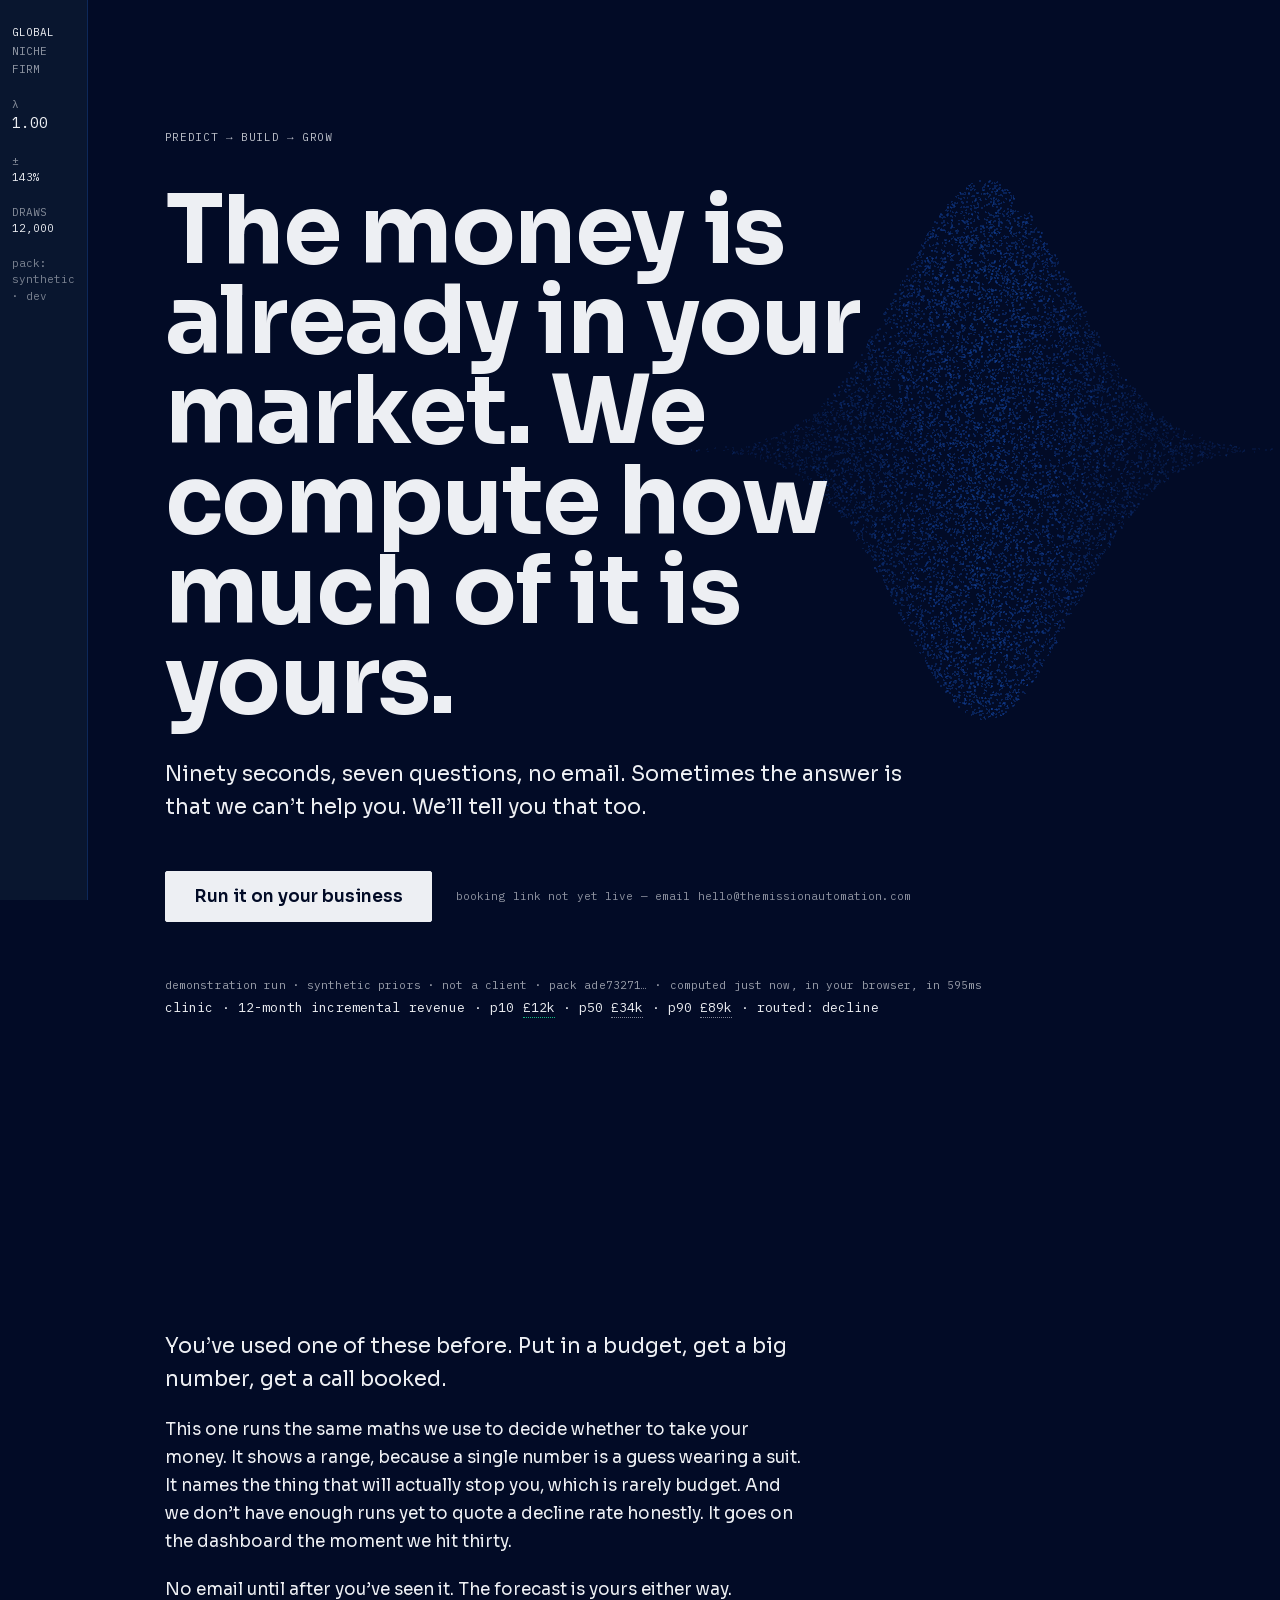
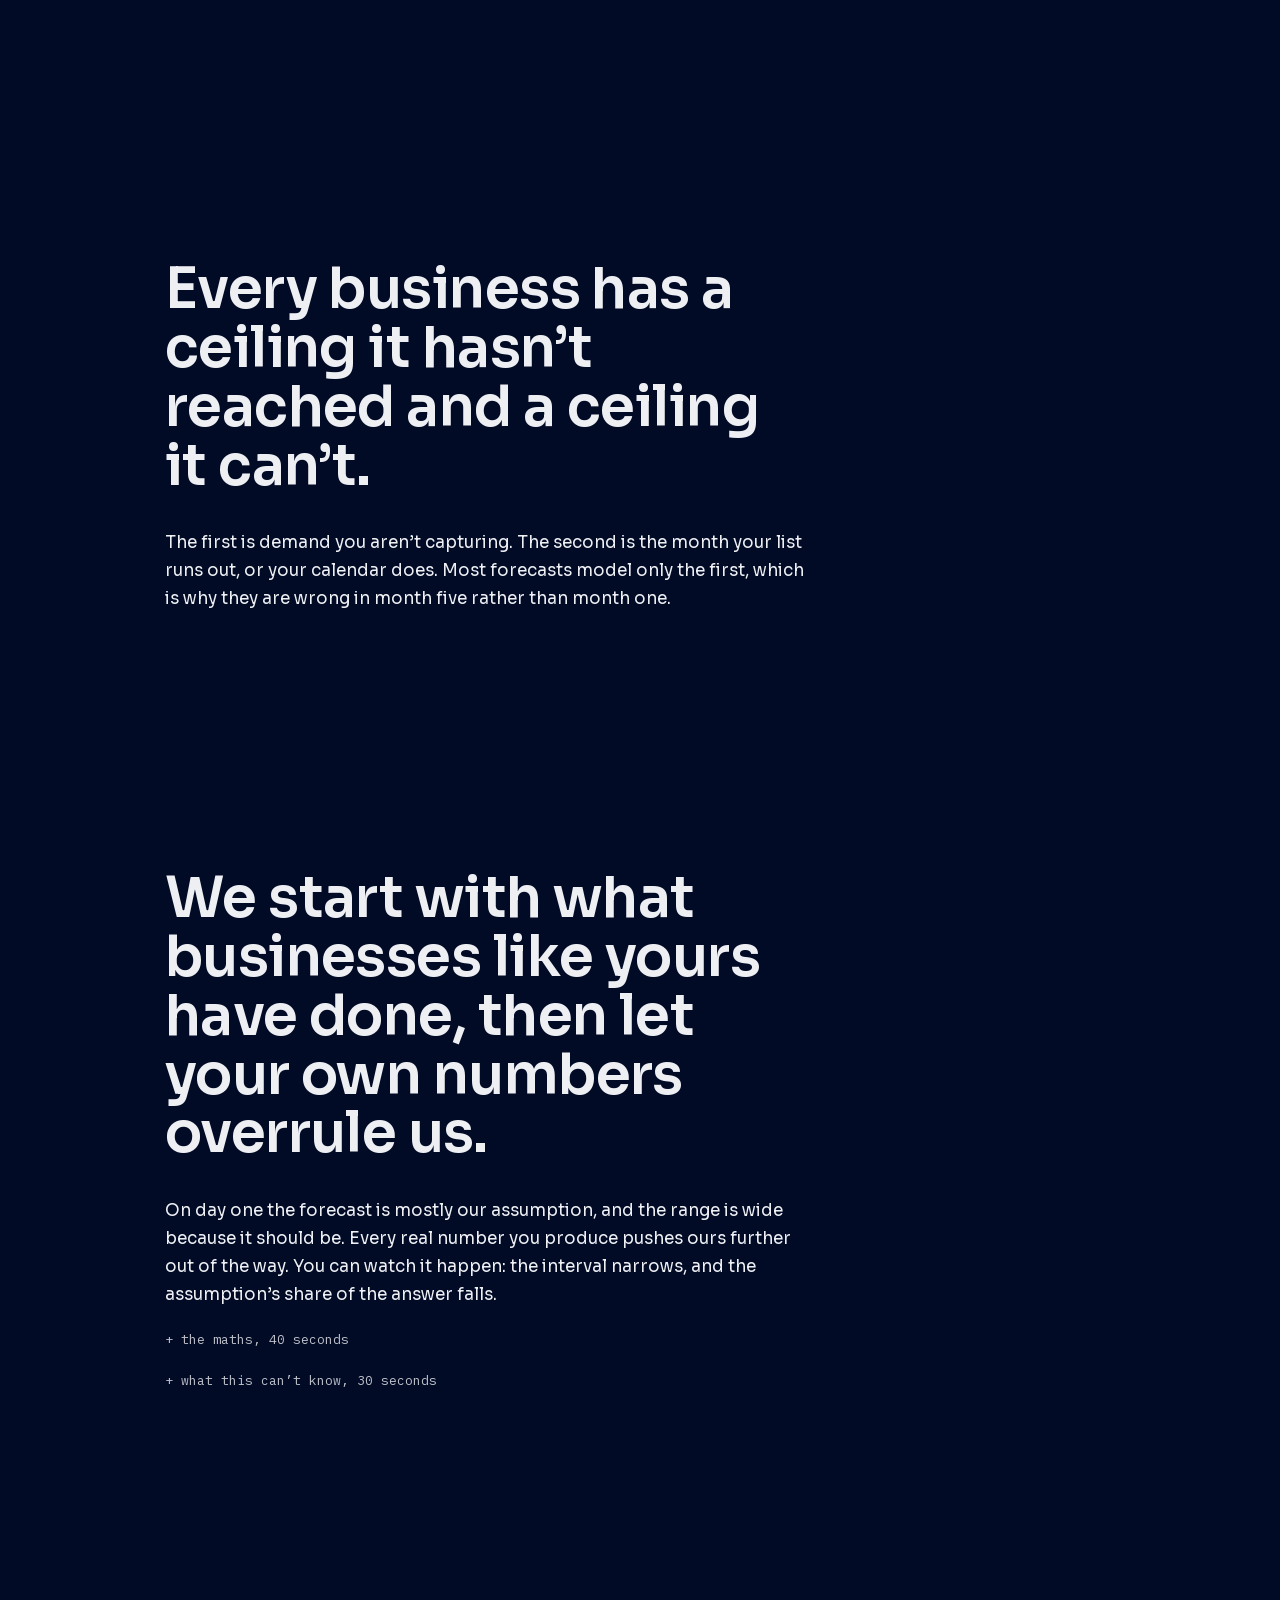
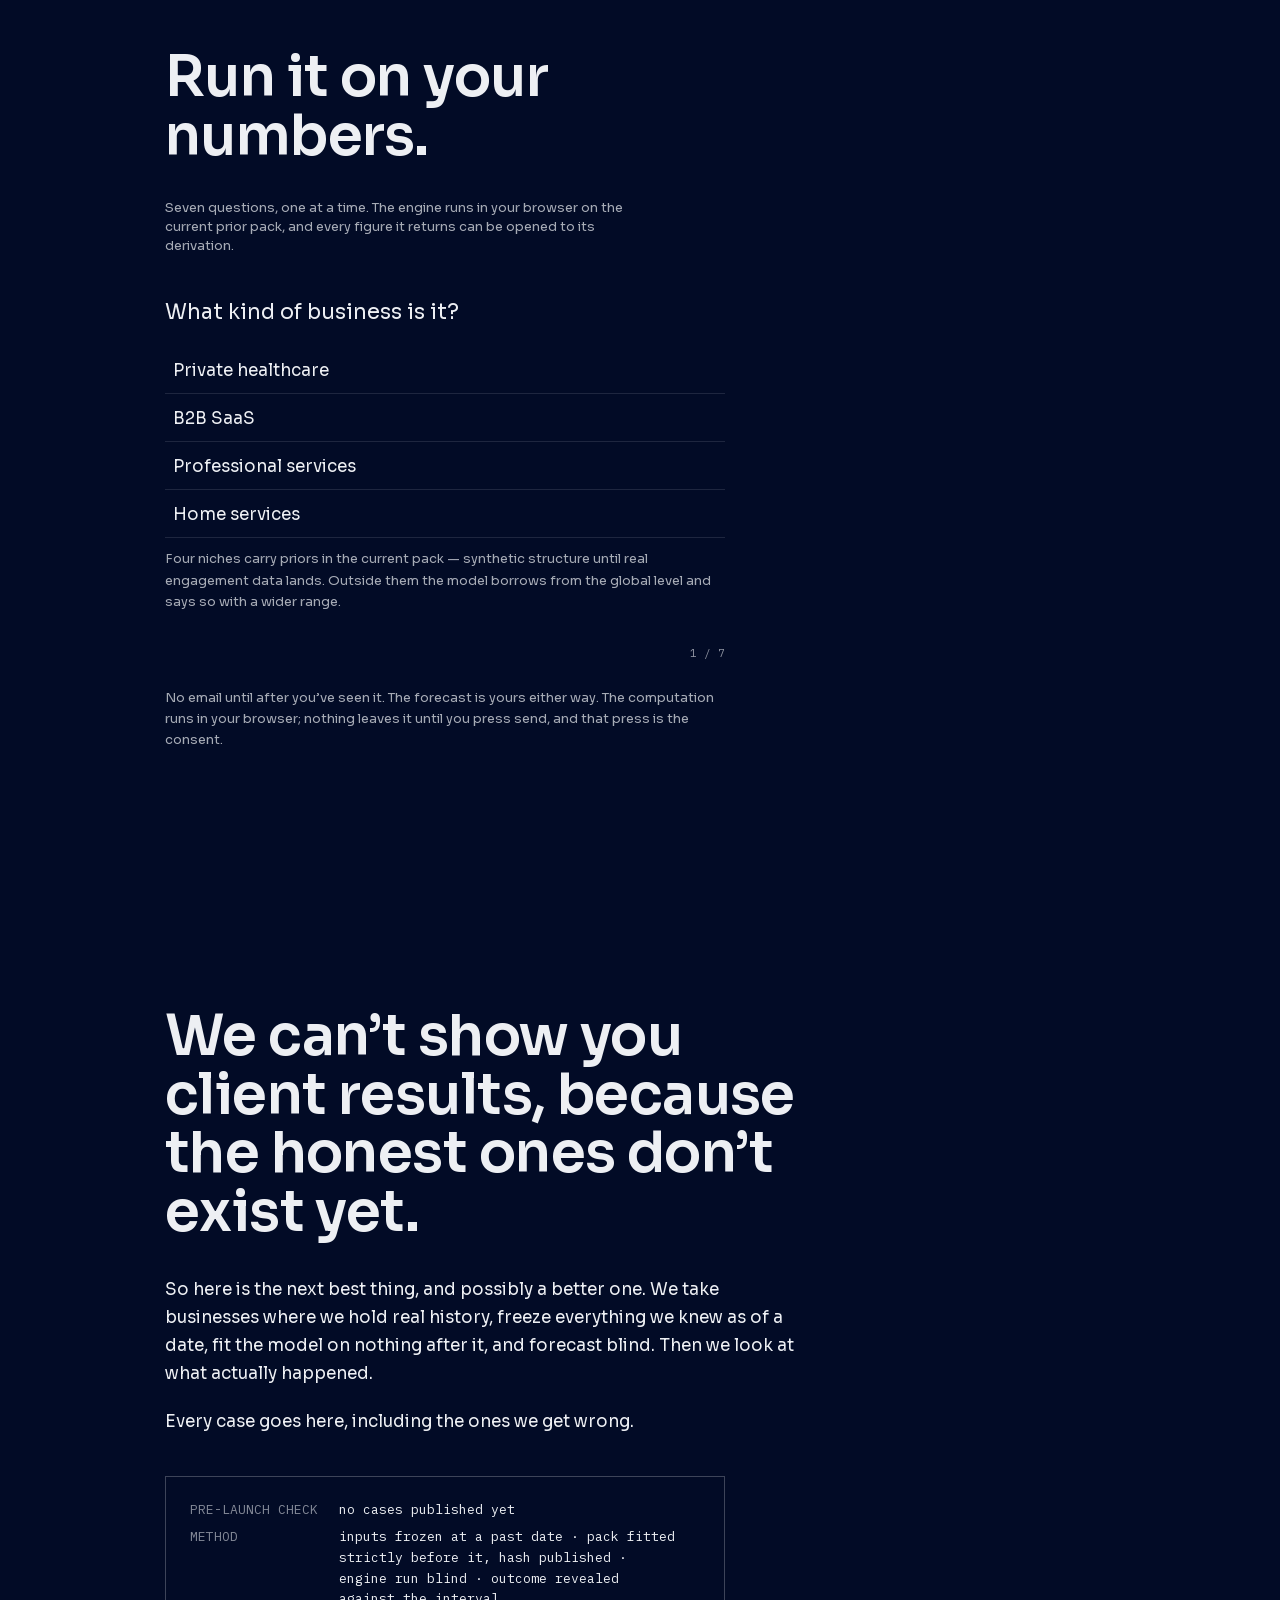
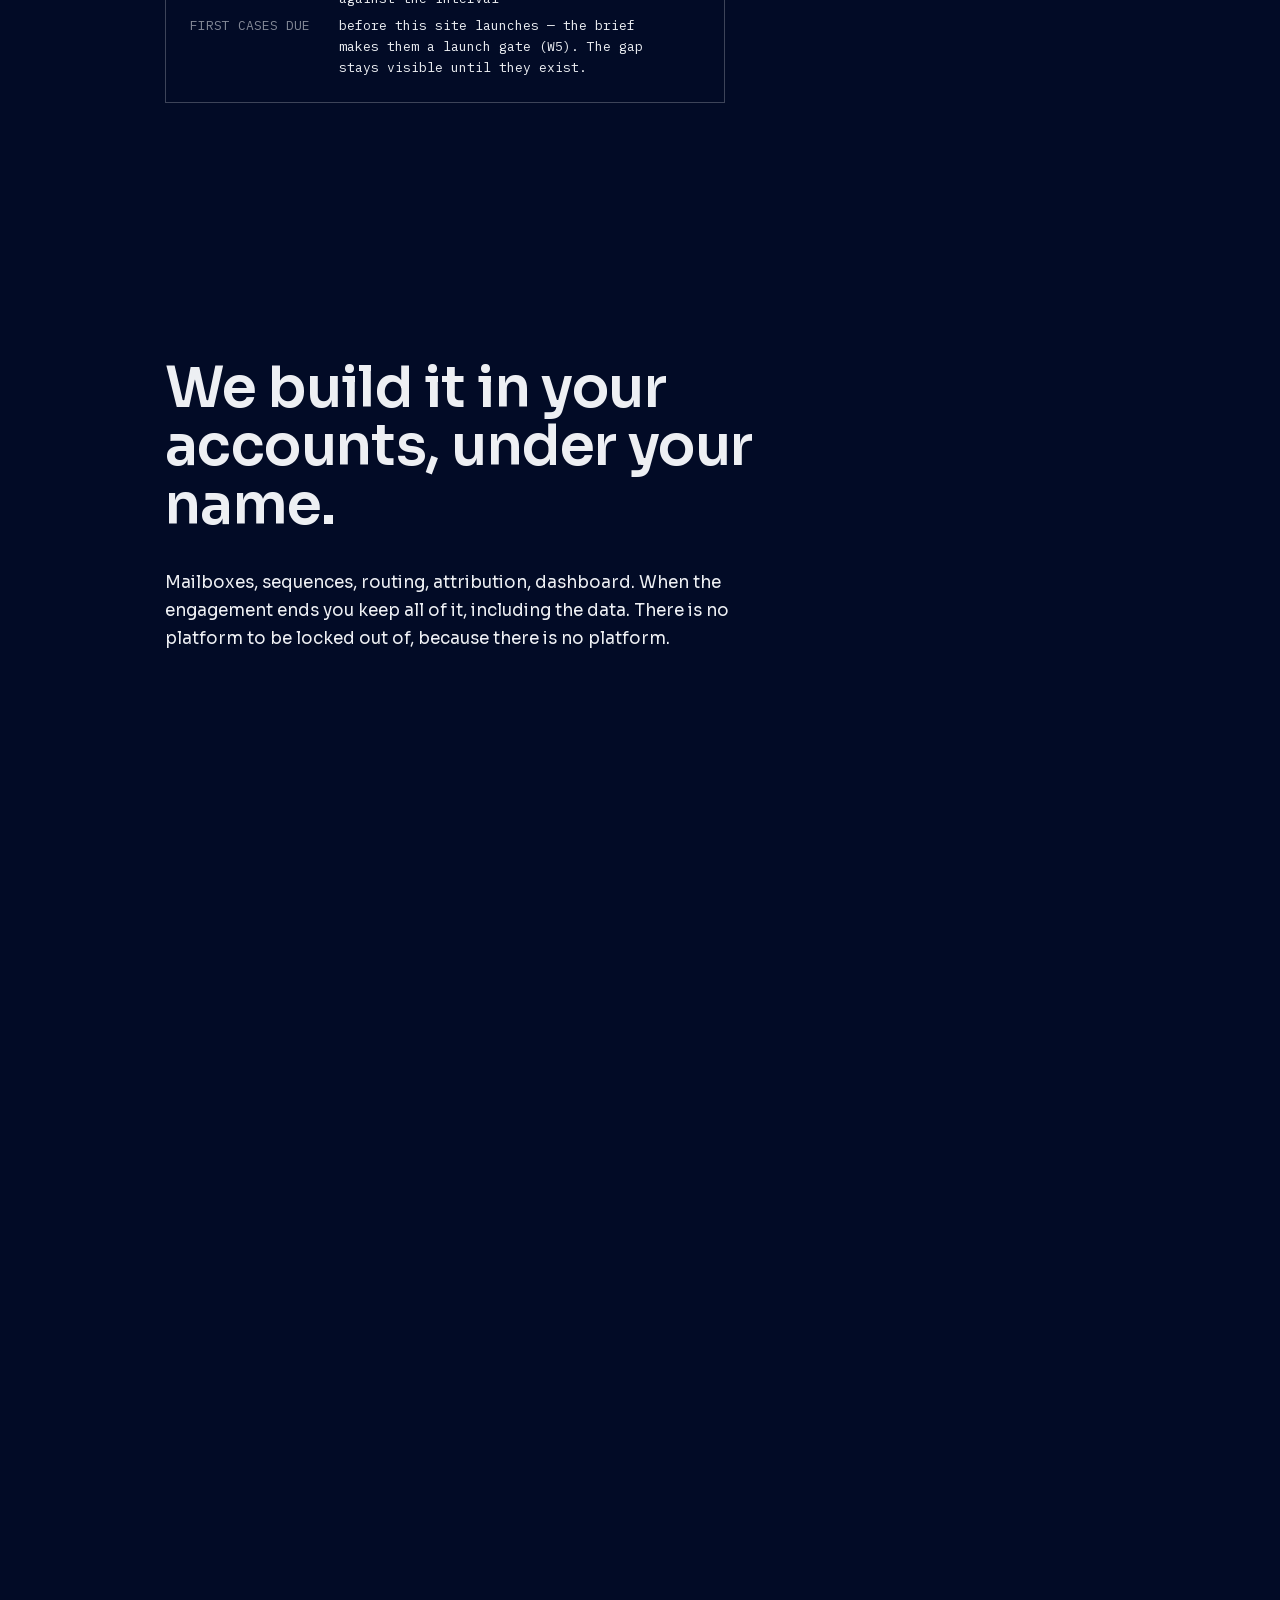
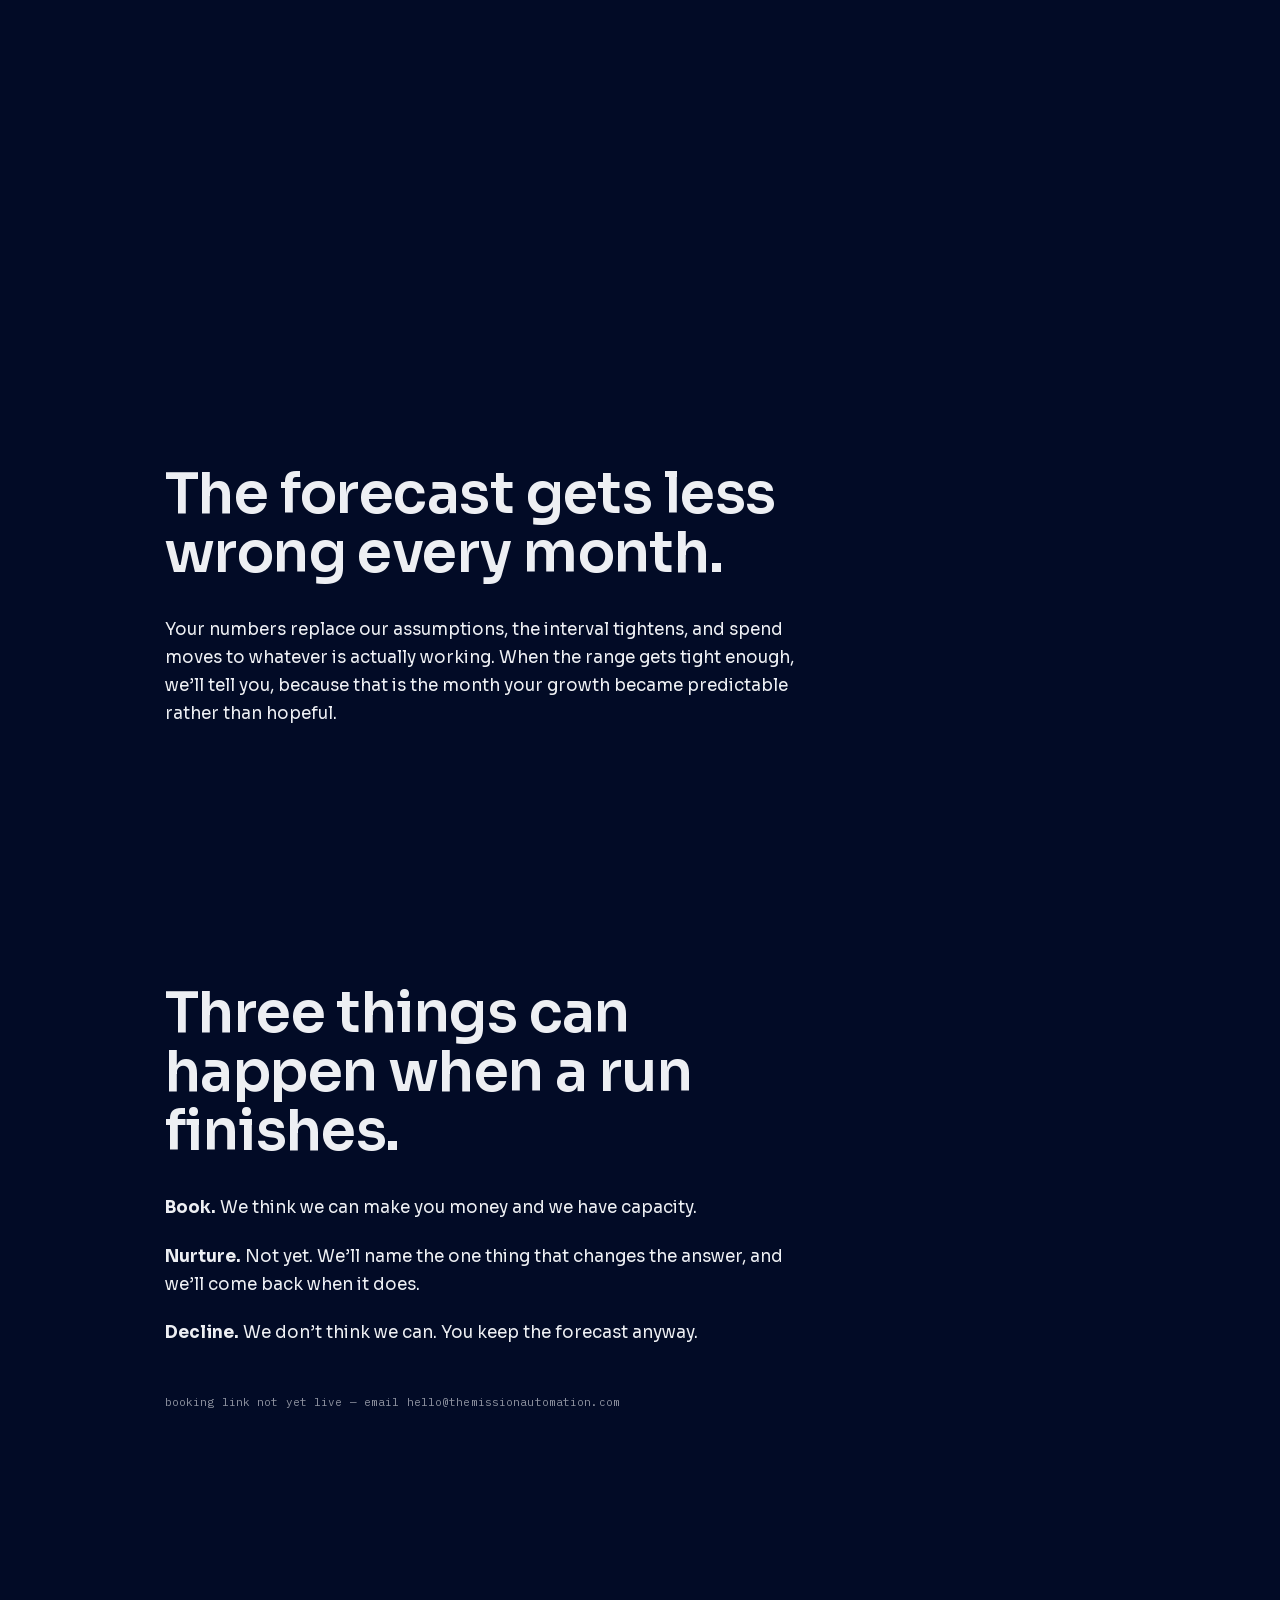
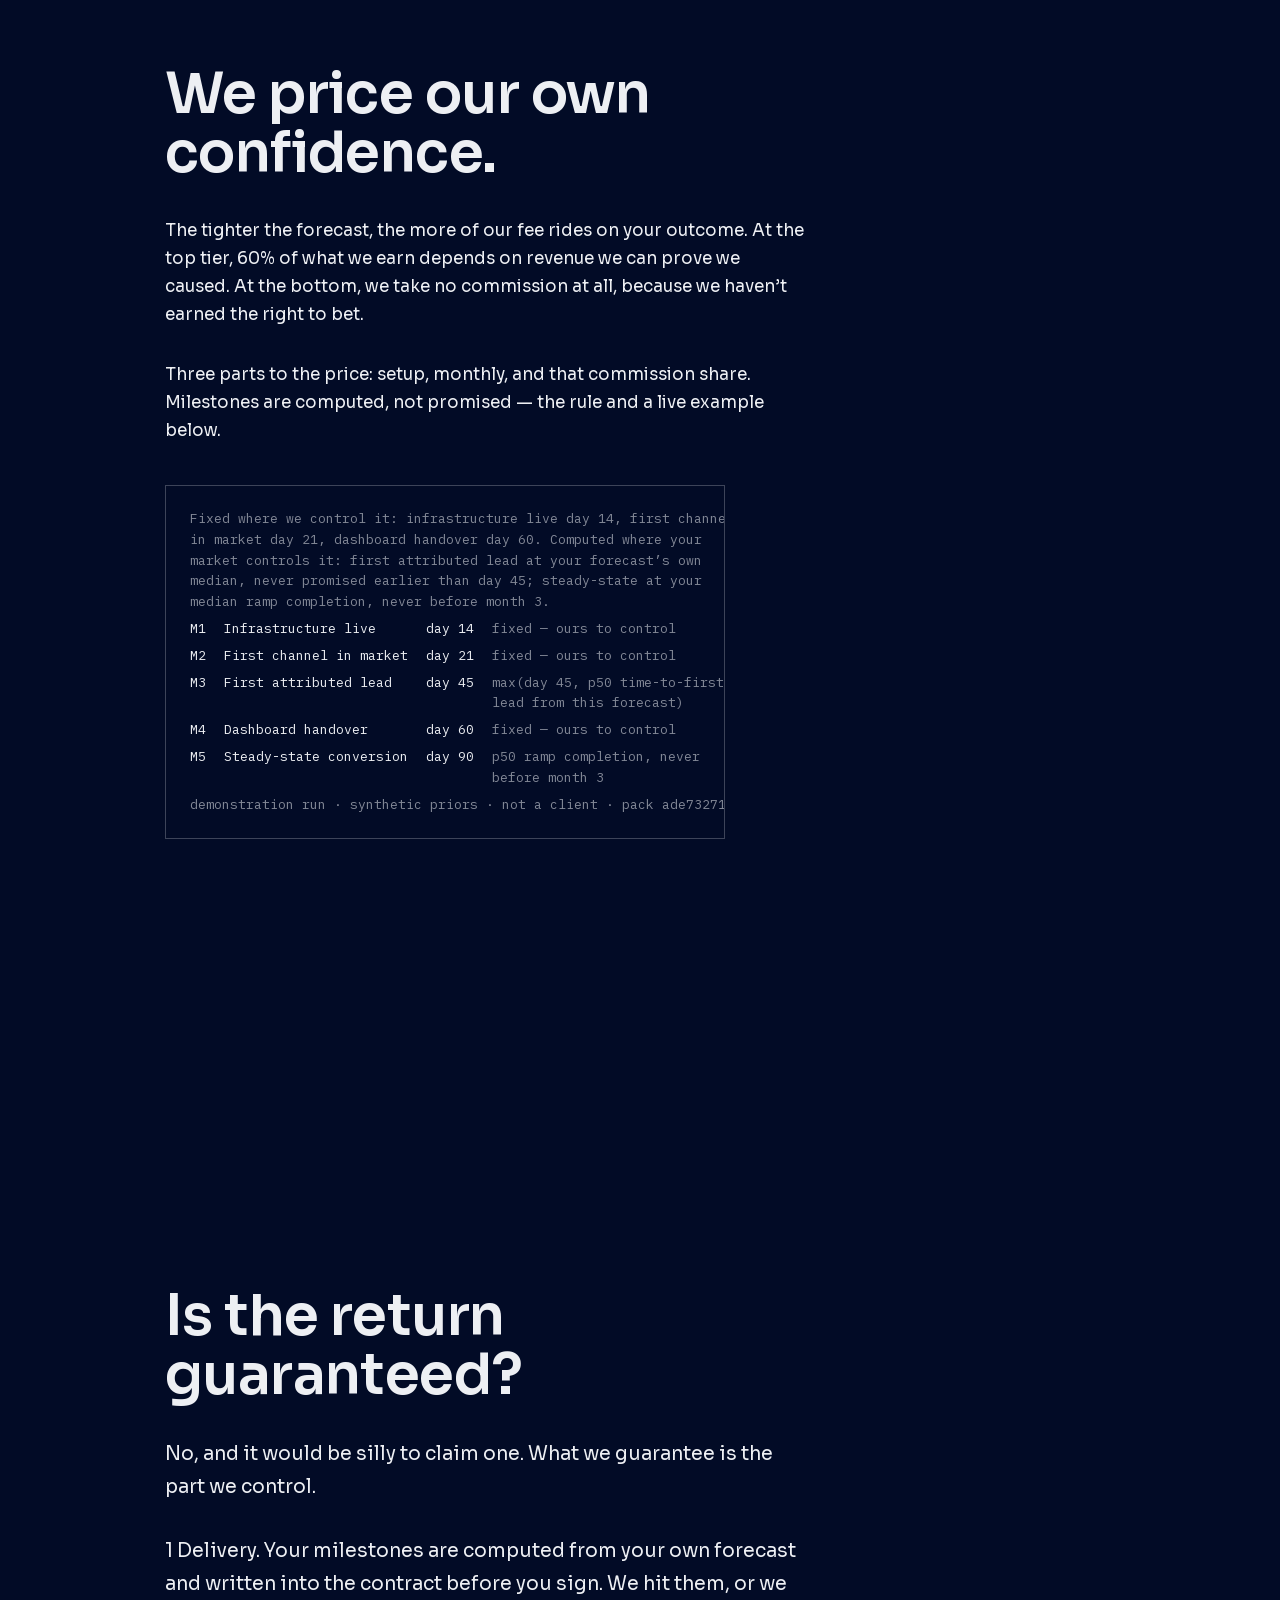
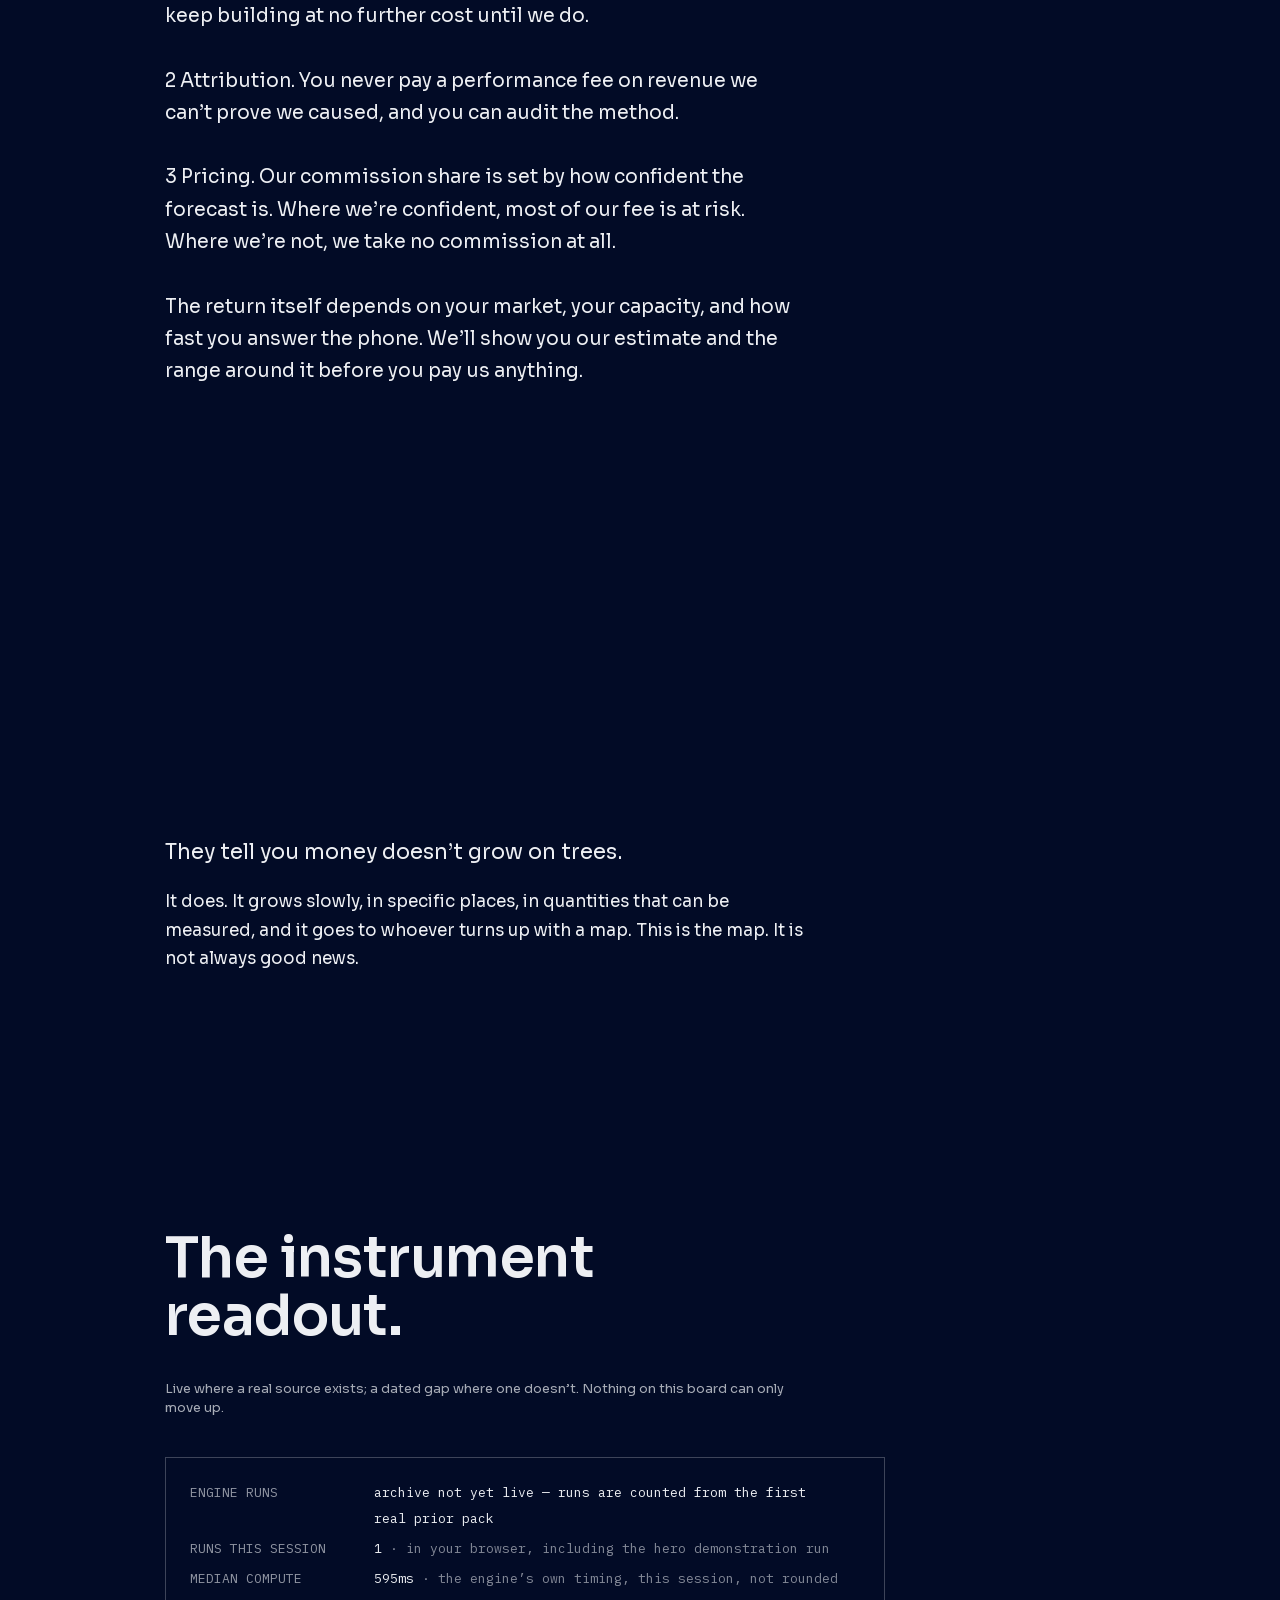
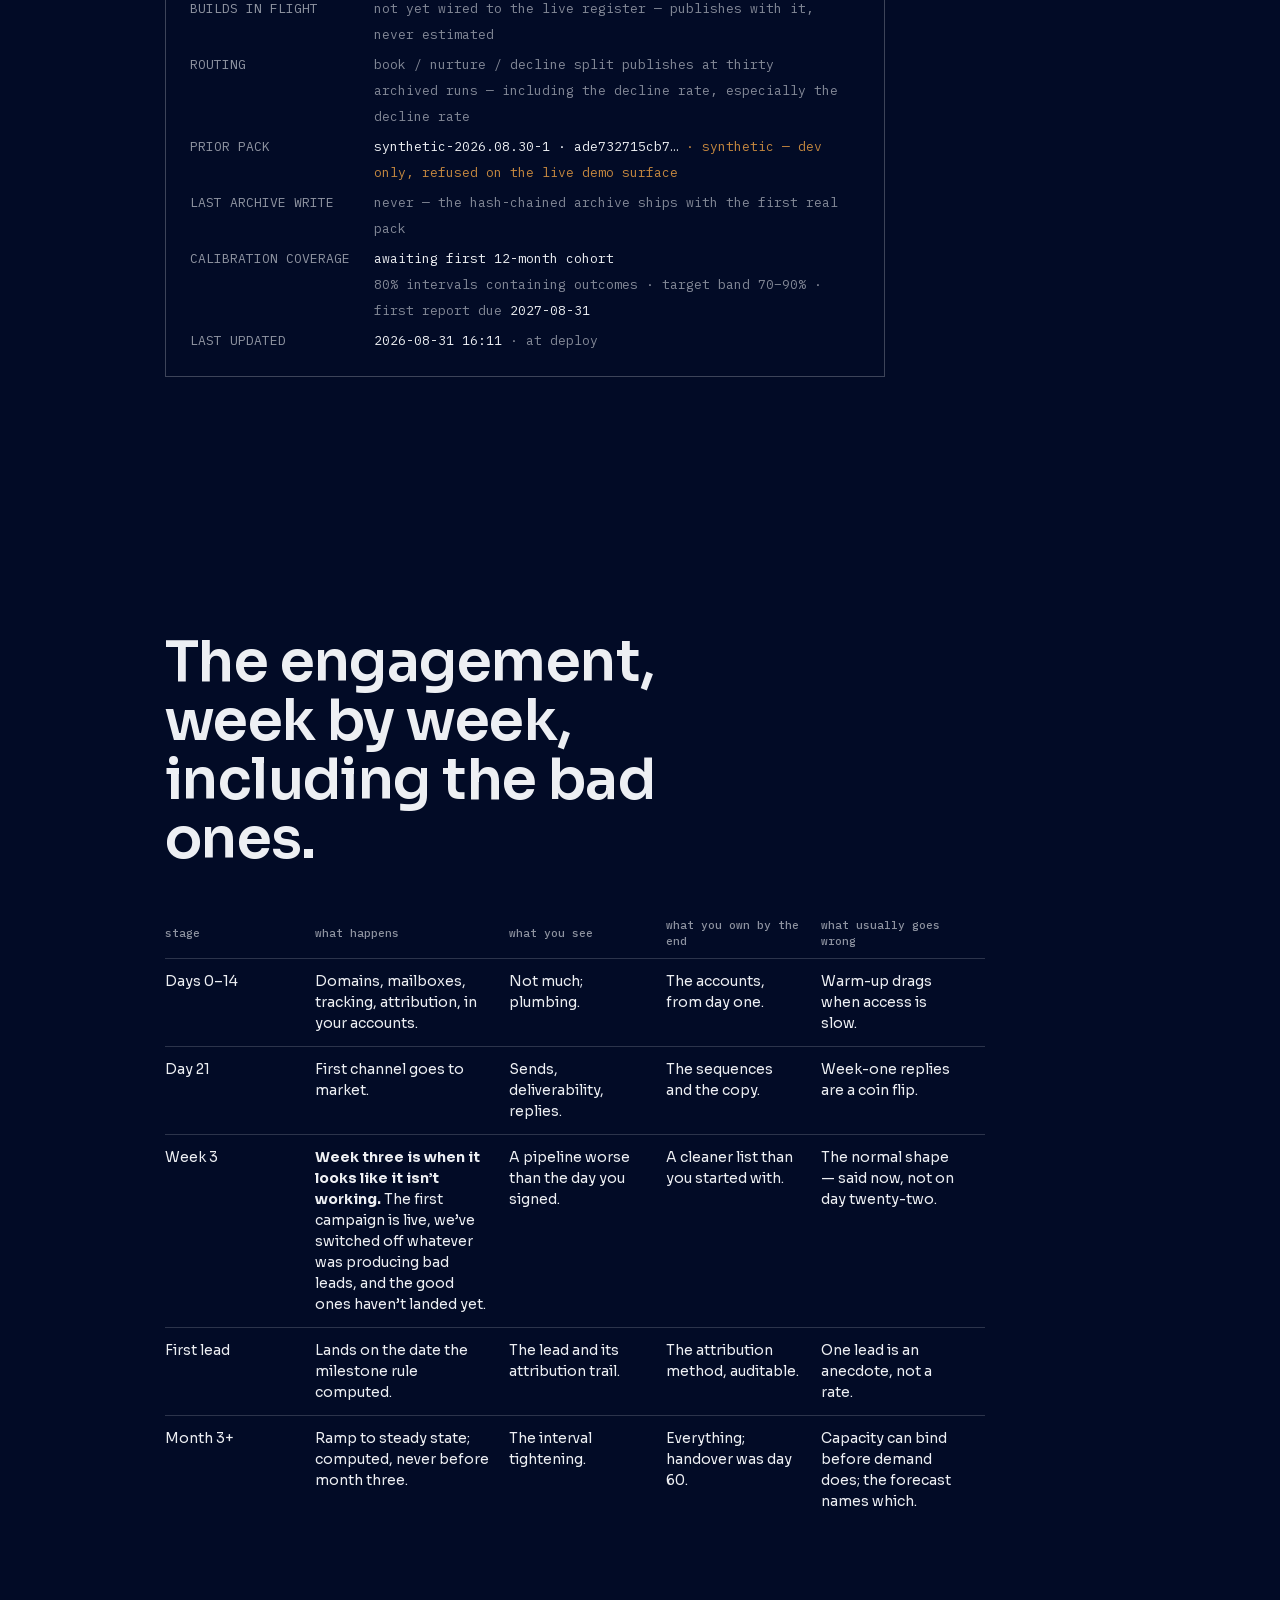
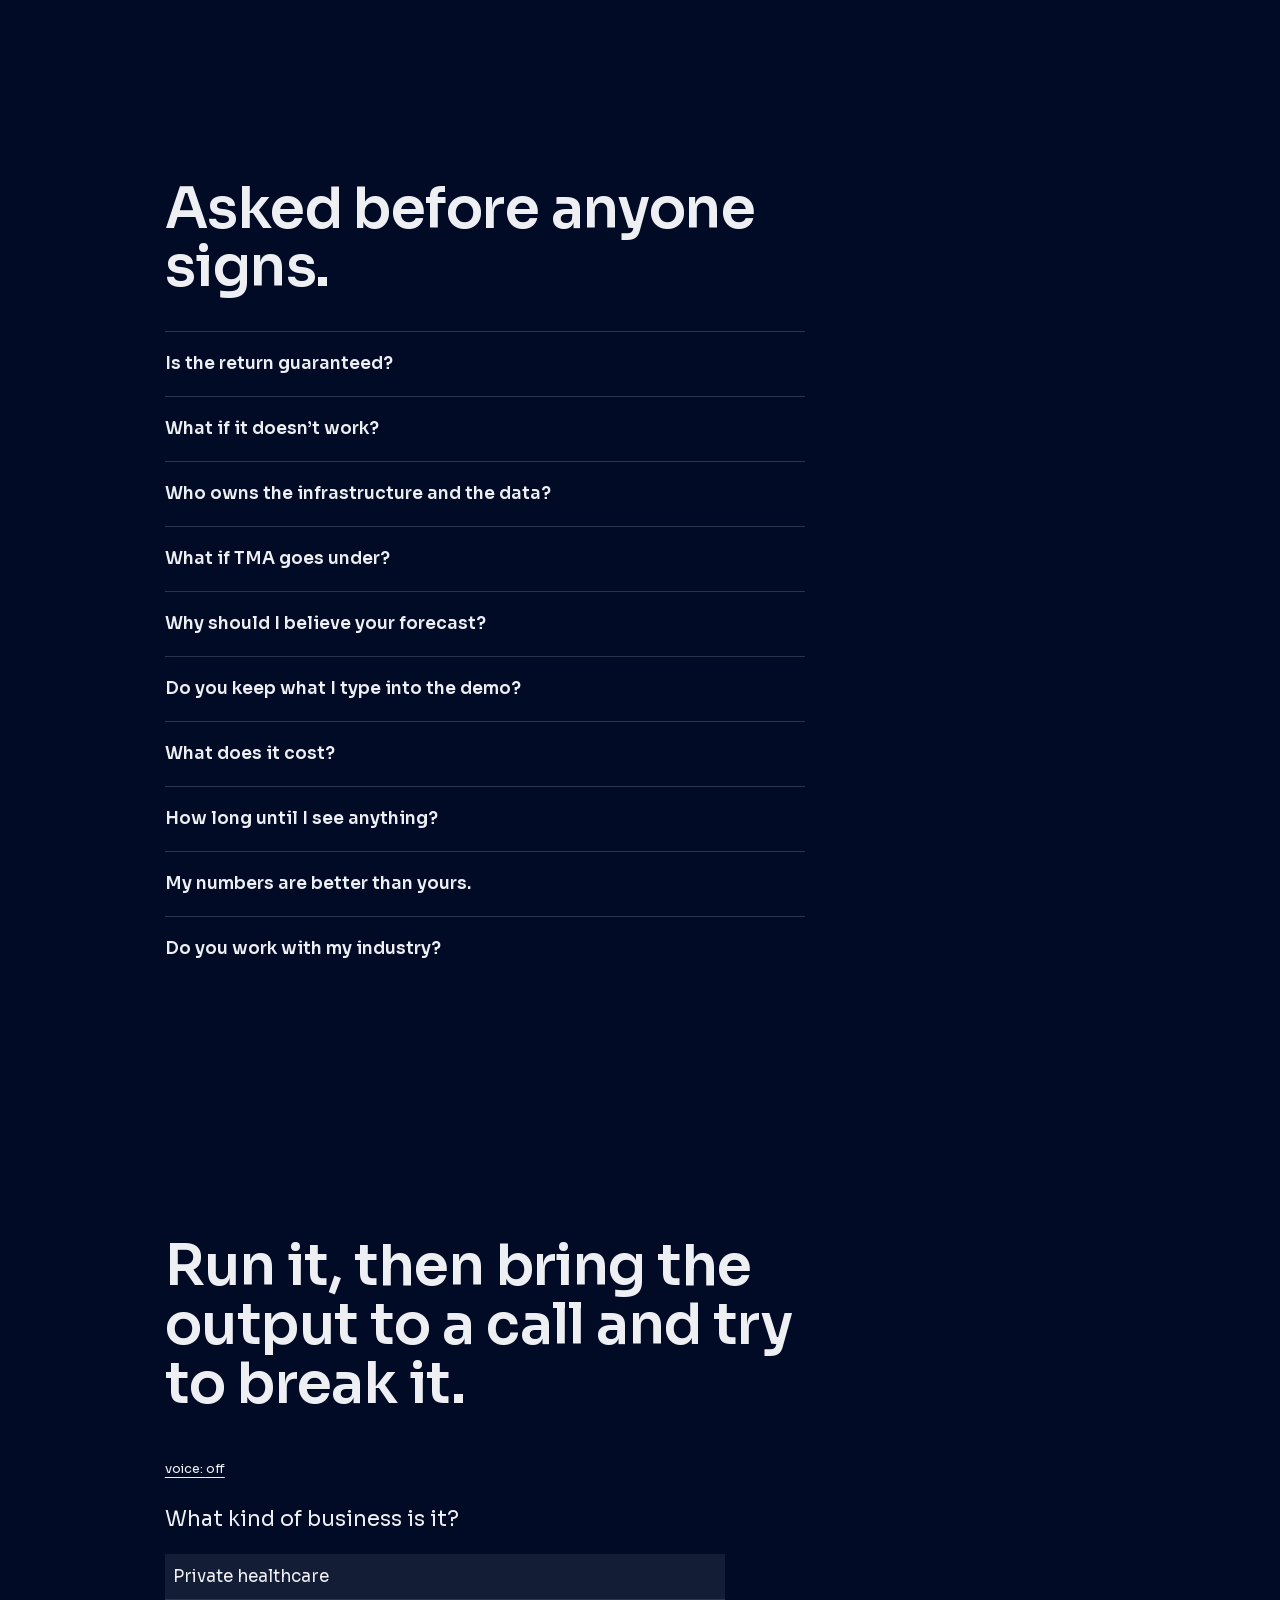
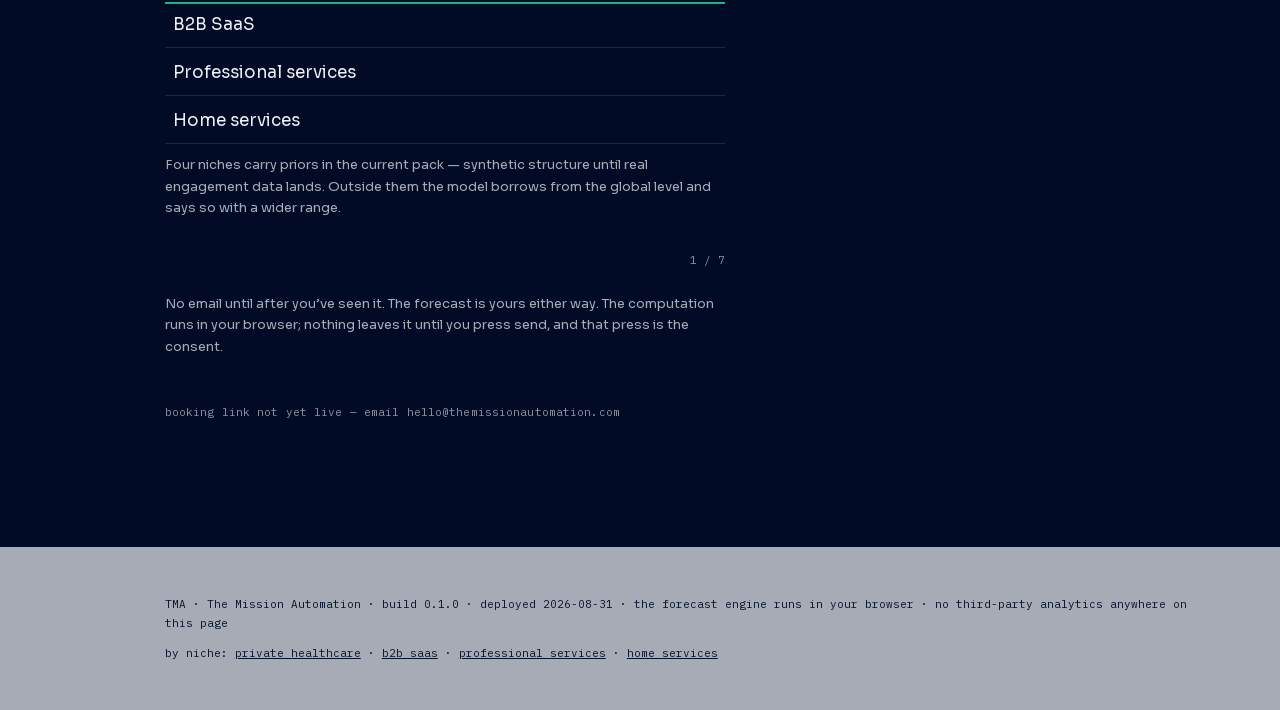
==== index.html @ e9920452 "TMA site preview build 2026-08-31" ====
<!DOCTYPE html><!--jjgdhTaUrMq60cZoxjqlY--><html lang="en-GB" class="__variable_bdb7b4 __variable_46fe82"><head><meta charSet="utf-8"/><meta name="viewport" content="width=device-width, initial-scale=1"/><link rel="stylesheet" href="/_next/static/css/4c38ca37352e4769.css" data-precedence="next"/><link rel="preload" as="script" fetchPriority="low" href="/_next/static/chunks/webpack-e88279c12066a1dd.js"/><script src="/_next/static/chunks/87c73c54-24122e7b92478d00.js" async=""></script><script src="/_next/static/chunks/18-0d046d36ff029c06.js" async=""></script><script src="/_next/static/chunks/main-app-dcc02c7ad4c61ced.js" async=""></script><script src="/_next/static/chunks/664-6d821dc1aacb6b48.js" async=""></script><script src="/_next/static/chunks/516-898ae9979a8a1ce3.js" async=""></script><script src="/_next/static/chunks/app/page-f222ef3f962ed5db.js" async=""></script><meta name="theme-color" content="#0B1730"/><title>TMA — The money is already in your market</title><meta name="description" content="The money is already in your market. We compute how much of it is yours. Ninety seconds, seven questions, no email — and sometimes the answer is that we can’t help you."/><meta property="og:title" content="TMA — The money is already in your market"/><meta property="og:description" content="The money is already in your market. We compute how much of it is yours. Ninety seconds, seven questions, no email — and sometimes the answer is that we can’t help you."/><meta property="og:site_name" content="TMA"/><meta property="og:image" content="https://themissionautomation.com/og/site.png"/><meta name="twitter:card" content="summary_large_image"/><meta name="twitter:title" content="TMA — The money is already in your market"/><meta name="twitter:description" content="The money is already in your market. We compute how much of it is yours. Ninety seconds, seven questions, no email — and sometimes the answer is that we can’t help you."/><meta name="twitter:image" content="https://themissionautomation.com/og/site.png"/><link rel="icon" href="/icon.svg?1edf593c181e1c40" type="image/svg+xml" sizes="any"/><script>document.documentElement.classList.add('js')</script><script src="/_next/static/chunks/polyfills-42372ed130431b0a.js" noModule=""></script></head><body><div hidden=""><!--$--><!--/$--></div><div class="cloud-layer" aria-hidden="true"><canvas></canvas></div><main><section id="s-hero" class="section hero" style="--section-ground:oklch(0.1600 0.0600 262);--section-text:#EDEFF3"><p class="hero__mark">PREDICT → BUILD → GROW</p><h1 class="display-xl" style="max-width:12ch">The money is already in your market. We compute how much of it is yours.</h1><p class="body-l hero__sub">Ninety seconds, seven questions, no email. Sometimes the answer is that we can’t help you. We’ll tell you that too.</p><div class="cloud-inline" aria-hidden="true"><canvas></canvas></div><div class="actions"><a class="btn" href="#s-demo-2">Run it on your business</a><span class="data" style="opacity:0.6">booking link not yet live — email hello@themissionautomation.com</span></div><div class="js-only"><div class="hero__replay" role="status" aria-live="polite"><p class="data">engine warming · <!-- -->demonstration run · synthetic priors · not a client</p></div></div><noscript><p>The forecast engine runs in your browser and needs JavaScript. Everything else on this page reads without it.</p></noscript></section><section id="s-unclaim" class="section " style="--section-ground:oklch(0.1650 0.0594 262);--section-text:#EDEFF3"><div class="prose"><p class="lead">You’ve used one of these before. Put in a budget, get a big number, get a call booked.</p><p>This one runs the same maths we use to decide whether to take your money. It shows a range, because a single number is a guess wearing a suit. It names the thing that will actually stop you, which is rarely budget. And<!-- --> <!-- -->we don’t have enough runs yet to quote a decline rate honestly. It goes on the dashboard the moment we hit thirty.</p><p>No email until after you’ve seen it. The forecast is yours either way.</p></div></section><section id="s-predict" class="section " style="--section-ground:oklch(0.1850 0.0569 262);--section-text:#EDEFF3"><div class="prose"><h2 class="display-l">Every business has a ceiling it hasn’t reached and a ceiling it can’t.</h2><p>The first is demand you aren’t capturing. The second is the month your list runs out, or your calendar does. Most forecasts model only the first, which is why they are wrong in month five rather than month one.</p></div></section><section id="s-mechanism" class="section " style="--section-ground:oklch(0.2800 0.0500 262);--section-text:#EDEFF3"><div class="prose"><h2 class="display-l">We start with what businesses like yours have done, then let your own numbers overrule us.</h2><p>On day one the forecast is mostly our assumption, and the range is wide because it should be. Every real number you produce pushes ours further out of the way. You can watch it happen: the interval narrows, and the assumption’s share of the answer falls.</p><details class="expand"><summary>the maths, 40 seconds</summary><div><p>Each rate in the funnel starts as a prior fitted at three levels — every engagement, businesses like yours, then you. The prior enters as pseudo-observations: evidence with a stated weight, not an opinion. Every real number you produce is combined with it by conjugate update, and the prior’s share of the answer — λ on the rail — falls as your own data accumulates. Nothing is overwritten; it is outweighed.</p><p class="data" style="margin-top:12px;opacity:0.6">live figures render here once the engine has run in your browser</p></div></details><details class="expand"><summary>what this can’t know, 30 seconds</summary><div><p>It can’t know whether your offer converts until it has watched it try. It can’t see a competitor undercutting you next quarter, a key hire leaving, or a regulator changing the rules. It treats your market as it behaved in the window the priors were fitted on. Where your niche isn’t one of the ones we hold priors for, it borrows from the global level and widens the range to say so. Everything it can’t know shows up as width, not as silence.</p></div></details></div></section><section id="s-demo-2" class="section " style="--section-ground:oklch(0.3600 0.0450 262);--section-text:#EDEFF3"><div class="prose"><h2 class="display-l">Run it on your numbers.</h2><p class="caption" style="opacity:0.7;max-width:48ch">Seven questions, one at a time. The engine runs in your browser on the current prior pack, and every figure it returns can be opened to its derivation.</p></div><div class="js-only" style="margin-top:40px"><div class="demo" tabindex="-1"><p class="visually-hidden" role="status" aria-live="polite"></p><form><div class="demo__step"><fieldset style="border:none"><legend class="demo__label">What kind of business is it?</legend><div class="demo__nichelist"><button type="button">Private healthcare</button><button type="button">B2B SaaS</button><button type="button">Professional services</button><button type="button">Home services</button></div><p class="demo__hint">Four niches carry priors in the current pack — synthetic structure until real engagement data lands. Outside them the model borrows from the global level and says so with a wider range.</p></fieldset></div><div class="demo__nav"><span class="demo__progress">1<!-- --> / <!-- -->7</span></div></form><p class="demo__hint" style="margin-top:24px">No email until after you’ve seen it. The forecast is yours either way.<!-- --> The computation runs in your browser; nothing leaves it until you press send, and that press is the consent.</p></div></div><noscript><p>The demo needs JavaScript — the forecast is computed in your browser, not on a server.</p></noscript></section><section id="s-evidence" class="section " style="--section-ground:oklch(0.3800 0.0425 262);--section-text:#EDEFF3"><div class="prose"><h2 class="display-l">We can’t show you client results, because the honest ones don’t exist yet.</h2><p>So here is the next best thing, and possibly a better one. We take businesses where we hold real history, freeze everything we knew as of a date, fit the model on nothing after it, and forecast blind. Then we look at what actually happened.</p><p>Every case goes here, including the ones we get wrong.</p></div><div class="datacard" style="margin-top:40px"><table><tbody><tr><td class="dim">PRE-LAUNCH CHECK</td><td>no cases published yet</td></tr><tr><td class="dim">METHOD</td><td style="white-space:normal;max-width:44ch">inputs frozen at a past date · pack fitted strictly before it, hash published · engine run blind · outcome revealed against the interval</td></tr><tr><td class="dim">FIRST CASES DUE</td><td class="wrap">before this site launches — the brief makes them a launch gate (W5). The gap stays visible until they exist.</td></tr></tbody></table></div></section><section id="s-build" class="section " style="--section-ground:oklch(0.4143 0.0382 262);--section-text:#EDEFF3"><div class="prose"><h2 class="display-l">We build it in your accounts, under your name.</h2><p>Mailboxes, sequences, routing, attribution, dashboard. When the engagement ends you keep all of it, including the data. There is no platform to be locked out of, because there is no platform.</p></div></section><section id="s-descent" class="section section--descent" style="--section-ground:oklch(0.5450 0.0275 262);--section-text:#EDEFF3"><div style="min-height:100vh" aria-hidden="true"></div></section><section id="s-grow" class="section " style="--section-ground:oklch(0.7420 0.0145 262);--section-text:#0B1730"><div class="prose"><h2 class="display-l">The forecast gets less wrong every month.</h2><p>Your numbers replace our assumptions, the interval tightens, and spend moves to whatever is actually working. When the range gets tight enough, we’ll tell you, because that is the month your growth became predictable rather than hopeful.</p></div></section><section id="s-routing" class="section " style="--section-ground:oklch(0.8520 0.0120 262);--section-text:#0B1730"><div class="prose"><h2 class="display-l">Three things can happen when a run finishes.</h2><p><strong>Book.</strong> We think we can make you money and we have capacity.</p><p><strong>Nurture.</strong> Not yet. We’ll name the one thing that changes the answer, and we’ll come back when it does.</p><p><strong>Decline.</strong> We don’t think we can. You keep the forecast anyway.</p><div class="actions"><span class="data" style="opacity:0.6">booking link not yet live — email hello@themissionautomation.com</span></div></div></section><section id="s-deal" class="section " style="--section-ground:oklch(0.9400 0.0100 262);--section-text:#0B1730"><div class="prose"><h2 class="display-l">We price our own confidence.</h2><p>The tighter the forecast, the more of our fee rides on your outcome. <!-- -->At the top tier, 60% of what we earn depends on revenue we can prove we caused. At the bottom, we take no commission at all, because we haven’t earned the right to bet.</p><p style="margin-top:32px">Three parts to the price: setup, monthly, and that commission share. Milestones are computed, not promised — the rule and a live example below.</p></div><div class="js-only" style="margin-top:40px"><p class="data" style="opacity:0.6">a live example renders here once the engine has run in your browser</p></div><noscript><p>The live milestone example is computed in your browser and needs JavaScript; the rule above stands without it.</p></noscript></section><section id="s-guarantee" class="section section--guarantee" style="--section-ground:oklch(0.9400 0.0100 262);--section-text:#0B1730"><div class="prose"><h2 class="display-l">Is the return guaranteed?</h2><p class="guarantee-text">No, and it would be silly to claim one. What we guarantee is the part we control.

1  Delivery. Your milestones are computed from your own forecast and written into the contract before you sign. We hit them, or we keep building at no further cost until we do.

2  Attribution. You never pay a performance fee on revenue we can’t prove we caused, and you can audit the method.

3  Pricing. Our commission share is set by how confident the forecast is. Where we’re confident, most of our fee is at risk. Where we’re not, we take no commission at all.

The return itself depends on your market, your capacity, and how fast you answer the phone. We’ll show you our estimate and the range around it before you pay us anything.</p></div></section><section id="s-manifesto" class="section " style="--section-ground:oklch(0.9400 0.0100 262);--section-text:#0B1730"><div class="prose"><p class="lead">They tell you money doesn’t grow on trees.</p><p>It does. It grows slowly, in specific places, in quantities that can be measured, and it goes to whoever turns up with a map. This is the map. It is not always good news.</p></div></section><section id="s-dashboard" class="section " style="--section-ground:oklch(0.9400 0.0100 262);--section-text:#0B1730"><div class="prose"><h2 class="display-l">The instrument readout.</h2><p class="caption" style="opacity:0.7">Live where a real source exists; a dated gap where one doesn’t. Nothing on this board can only move up.</p></div><div style="margin-top:40px"><div class="dashboard datacard"><table><tbody><tr><th scope="row">ENGINE RUNS</th><td class="wrap">archive not yet live — runs are counted from the first real prior pack</td></tr><tr><th scope="row">RUNS THIS SESSION</th><td>0<span class="dim"> · in your browser, including the hero demonstration run</span></td></tr><tr><th scope="row">MEDIAN COMPUTE</th><td><span class="dim">no runs yet this session</span></td></tr><tr><th scope="row">BUILDS IN FLIGHT</th><td class="wrap"><span class="dim">not yet wired to the live register — publishes with it, never estimated</span></td></tr><tr><th scope="row">ROUTING</th><td class="wrap"><span class="dim">book / nurture / decline split publishes at thirty archived runs — including the decline rate, especially the decline rate</span></td></tr><tr><th scope="row">PRIOR PACK</th><td class="wrap"><span class="dim">loads with the engine</span></td></tr><tr><th scope="row">LAST ARCHIVE WRITE</th><td class="wrap"><span class="dim">never — the hash-chained archive ships with the first real pack</span></td></tr><tr><th scope="row">CALIBRATION COVERAGE</th><td class="wrap">awaiting first 12-month cohort<br/><span class="dim">80% intervals containing outcomes · target band 70–90% · first report due </span>2027-08-31</td></tr><tr><th scope="row">LAST UPDATED</th><td>2026-08-31 16:11<span class="dim"> · at deploy</span></td></tr></tbody></table></div></div></section><section id="s-lifecycle" class="section " style="--section-ground:oklch(0.9400 0.0100 262);--section-text:#0B1730"><div class="prose"><h2 class="display-l">The engagement, week by week, including the bad ones.</h2></div><div class="lifecycle" style="margin-top:40px"><table><thead><tr><th>stage</th><th>what happens</th><th>what you see</th><th>what you own by the end</th><th>what usually goes wrong</th></tr></thead><tbody><tr><td>Days 0–14</td><td>Domains, mailboxes, tracking, attribution, in your accounts.</td><td>Not much; plumbing.</td><td>The accounts, from day one.</td><td>Warm-up drags when access is slow.</td></tr><tr><td>Day 21</td><td>First channel goes to market.</td><td>Sends, deliverability, replies.</td><td>The sequences and the copy.</td><td>Week-one replies are a coin flip.</td></tr><tr><td>Week 3</td><td><strong>Week three is when it looks like it isn’t working.</strong> The first campaign is live, we’ve switched off whatever was producing bad leads, and the good ones haven’t landed yet.</td><td>A pipeline worse than the day you signed.</td><td>A cleaner list than you started with.</td><td>The normal shape — said now, not on day twenty-two.</td></tr><tr><td>First lead</td><td>Lands on the date the milestone rule computed.</td><td>The lead and its attribution trail.</td><td>The attribution method, auditable.</td><td>One lead is an anecdote, not a rate.</td></tr><tr><td>Month 3+</td><td>Ramp to steady state; computed, never before month three.</td><td>The interval tightening.</td><td>Everything; handover was day 60.</td><td>Capacity can bind before demand does; the forecast names which.</td></tr></tbody></table></div></section><section id="s-faq" class="section " style="--section-ground:oklch(0.9400 0.0100 262);--section-text:#0B1730"><div class="prose"><h2 class="display-l">Asked before anyone signs.</h2></div><div class="faq" style="margin-top:32px"><details><summary>Is the return guaranteed?</summary><div><p class="guarantee-text" style="font-size:16px">No, and it would be silly to claim one. What we guarantee is the part we control.

1  Delivery. Your milestones are computed from your own forecast and written into the contract before you sign. We hit them, or we keep building at no further cost until we do.

2  Attribution. You never pay a performance fee on revenue we can’t prove we caused, and you can audit the method.

3  Pricing. Our commission share is set by how confident the forecast is. Where we’re confident, most of our fee is at risk. Where we’re not, we take no commission at all.

The return itself depends on your market, your capacity, and how fast you answer the phone. We’ll show you our estimate and the range around it before you pay us anything.</p></div></details><details><summary>What if it doesn’t work?</summary><div><p>Milestones are ours; the market isn’t. If we miss a milestone we keep building free. If the market is the problem, you’ll have seen that in the forecast before you signed, and you’ll see it in the dashboard while it happens.</p></div></details><details><summary>Who owns the infrastructure and the data?</summary><div><p>You do, throughout. It is built in your accounts.</p></div></details><details><summary>What if TMA goes under?</summary><div><p>You keep everything, because nothing runs on us. That is the reason it’s built that way.</p></div></details><details><summary>Why should I believe your forecast?</summary><div><p>You shouldn’t yet. Read the pre-launch check when the first cases land, then decide. In twelve months there’ll be a calibration record and you can hold us to it — the slot and the due date are already on the dashboard above.</p></div></details><details><summary>Do you keep what I type into the demo?</summary><div><p>The forecast runs in your browser. Nothing leaves it until you press send, and that press is the consent.</p></div></details><details><summary>What does it cost?</summary><div><p>The three parts are on the deal section above, always visible. The numbers are set on the call, from your own forecast.</p></div></details><details><summary>How long until I see anything?</summary><div><p>First channel live day 21. First attributed lead depends on your market, and your forecast puts a date on it.</p></div></details><details><summary>My numbers are better than yours.</summary><div><p>Likely, sometimes. Tell the demo and it will fold them in, with scepticism, and you’ll watch the forecast move.</p></div></details><details><summary>Do you work with my industry?</summary><div><p>Four niches carry priors in the current pack — synthetic structure until real engagement data lands. Outside them the model borrows from the global level and says so with a wider range.</p></div></details></div></section><section id="s-close" class="section " style="--section-ground:oklch(0.9400 0.0100 262);--section-text:#0B1730"><div class="prose"><h2 class="display-l">Run it, then bring the output to a call and try to break it.</h2></div><div class="js-only" style="margin-top:40px"><div class="demo" tabindex="-1"><p class="visually-hidden" role="status" aria-live="polite"></p><form><div class="demo__step"><fieldset style="border:none"><legend class="demo__label">What kind of business is it?</legend><div class="demo__nichelist"><button type="button">Private healthcare</button><button type="button">B2B SaaS</button><button type="button">Professional services</button><button type="button">Home services</button></div><p class="demo__hint">Four niches carry priors in the current pack — synthetic structure until real engagement data lands. Outside them the model borrows from the global level and says so with a wider range.</p></fieldset></div><div class="demo__nav"><span class="demo__progress">1<!-- --> / <!-- -->7</span></div></form><p class="demo__hint" style="margin-top:24px">No email until after you’ve seen it. The forecast is yours either way.<!-- --> The computation runs in your browser; nothing leaves it until you press send, and that press is the consent.</p></div></div><noscript><p>The forecast is computed in your browser and needs JavaScript. The call works either way.</p></noscript><div class="actions"><span class="data" style="opacity:0.6">booking link not yet live — email hello@themissionautomation.com</span></div></section></main><footer><p>TMA · The Mission Automation · build <!-- -->0.1.0<!-- --> · deployed<!-- --> <!-- -->2026-08-31<!-- --> · the forecast engine runs in your browser · no third-party analytics anywhere on this page</p><p style="margin-top:12px">by niche:<!-- --> <span><a style="color:inherit" href="/n/private-healthcare/">private healthcare</a></span><span> · <a style="color:inherit" href="/n/b2b-saas/">b2b saas</a></span><span> · <a style="color:inherit" href="/n/professional-services/">professional services</a></span><span> · <a style="color:inherit" href="/n/home-services/">home services</a></span></p></footer><!--$--><!--/$--><script src="/_next/static/chunks/webpack-e88279c12066a1dd.js" id="_R_" async=""></script><script>(self.__next_f=self.__next_f||[]).push([0])</script><script>self.__next_f.push([1,"1:\"$Sreact.fragment\"\n2:I[5341,[],\"\"]\n3:I[25,[],\"\"]\n4:I[3549,[\"664\",\"static/chunks/664-6d821dc1aacb6b48.js\",\"516\",\"static/chunks/516-898ae9979a8a1ce3.js\",\"974\",\"static/chunks/app/page-f222ef3f962ed5db.js\"],\"default\"]\n5:I[8087,[\"664\",\"static/chunks/664-6d821dc1aacb6b48.js\",\"516\",\"static/chunks/516-898ae9979a8a1ce3.js\",\"974\",\"static/chunks/app/page-f222ef3f962ed5db.js\"],\"default\"]\n6:I[8060,[\"664\",\"static/chunks/664-6d821dc1aacb6b48.js\",\"516\",\"static/chunks/516-898ae9979a8a1ce3.js\",\"974\",\"static/chunks/app/page-f222ef3f962ed5db.js\"],\"default\"]\n7:I[1887,[\"664\",\"static/chunks/664-6d821dc1aacb6b48.js\",\"516\",\"static/chunks/516-898ae9979a8a1ce3.js\",\"974\",\"static/chunks/app/page-f222ef3f962ed5db.js\"],\"default\"]\n8:I[2021,[\"664\",\"static/chunks/664-6d821dc1aacb6b48.js\",\"516\",\"static/chunks/516-898ae9979a8a1ce3.js\",\"974\",\"static/chunks/app/page-f222ef3f962ed5db.js\"],\"default\"]\n1b:I[4431,[],\"\"]\n:HL[\"/_next/static/css/4c38ca37352e4769.css\",\"style\"]\n"])</script><script>self.__next_f.push([1,"0:{\"P\":null,\"b\":\"jjgdhTaUrMq60cZoxjqlY\",\"p\":\"\",\"c\":[\"\",\"\"],\"i\":false,\"f\":[[[\"\",{\"children\":[\"__PAGE__\",{}]},\"$undefined\",\"$undefined\",true],[\"\",[\"$\",\"$1\",\"c\",{\"children\":[[[\"$\",\"link\",\"0\",{\"rel\":\"stylesheet\",\"href\":\"/_next/static/css/4c38ca37352e4769.css\",\"precedence\":\"next\",\"crossOrigin\":\"$undefined\",\"nonce\":\"$undefined\"}]],[\"$\",\"html\",null,{\"lang\":\"en-GB\",\"className\":\"__variable_bdb7b4 __variable_46fe82\",\"children\":[[\"$\",\"head\",null,{\"children\":[\"$\",\"script\",null,{\"dangerouslySetInnerHTML\":{\"__html\":\"document.documentElement.classList.add('js')\"}}]}],[\"$\",\"body\",null,{\"children\":[\"$\",\"$L2\",null,{\"parallelRouterKey\":\"children\",\"error\":\"$undefined\",\"errorStyles\":\"$undefined\",\"errorScripts\":\"$undefined\",\"template\":[\"$\",\"$L3\",null,{}],\"templateStyles\":\"$undefined\",\"templateScripts\":\"$undefined\",\"notFound\":[[[\"$\",\"title\",null,{\"children\":\"404: This page could not be found.\"}],[\"$\",\"div\",null,{\"style\":{\"fontFamily\":\"system-ui,\\\"Segoe UI\\\",Roboto,Helvetica,Arial,sans-serif,\\\"Apple Color Emoji\\\",\\\"Segoe UI Emoji\\\"\",\"height\":\"100vh\",\"textAlign\":\"center\",\"display\":\"flex\",\"flexDirection\":\"column\",\"alignItems\":\"center\",\"justifyContent\":\"center\"},\"children\":[\"$\",\"div\",null,{\"children\":[[\"$\",\"style\",null,{\"dangerouslySetInnerHTML\":{\"__html\":\"body{color:#000;background:#fff;margin:0}.next-error-h1{border-right:1px solid rgba(0,0,0,.3)}@media (prefers-color-scheme:dark){body{color:#fff;background:#000}.next-error-h1{border-right:1px solid rgba(255,255,255,.3)}}\"}}],[\"$\",\"h1\",null,{\"className\":\"next-error-h1\",\"style\":{\"display\":\"inline-block\",\"margin\":\"0 20px 0 0\",\"padding\":\"0 23px 0 0\",\"fontSize\":24,\"fontWeight\":500,\"verticalAlign\":\"top\",\"lineHeight\":\"49px\"},\"children\":404}],[\"$\",\"div\",null,{\"style\":{\"display\":\"inline-block\"},\"children\":[\"$\",\"h2\",null,{\"style\":{\"fontSize\":14,\"fontWeight\":400,\"lineHeight\":\"49px\",\"margin\":0},\"children\":\"This page could not be found.\"}]}]]}]}]],[]],\"forbidden\":\"$undefined\",\"unauthorized\":\"$undefined\"}]}]]}]]}],{\"children\":[\"__PAGE__\",[\"$\",\"$1\",\"c\",{\"children\":[[[\"$\",\"$L4\",null,{}],[\"$\",\"$L5\",null,{}],[\"$\",\"$L6\",null,{}],[\"$\",\"main\",null,{\"children\":[[\"$\",\"section\",null,{\"id\":\"s-hero\",\"className\":\"section hero\",\"style\":{\"--section-ground\":\"oklch(0.1600 0.0600 262)\",\"--section-text\":\"#EDEFF3\"},\"children\":[[\"$\",\"p\",null,{\"className\":\"hero__mark\",\"children\":\"PREDICT → BUILD → GROW\"}],[\"$\",\"h1\",null,{\"className\":\"display-xl\",\"style\":{\"maxWidth\":\"12ch\"},\"children\":\"The money is already in your market. We compute how much of it is yours.\"}],[\"$\",\"p\",null,{\"className\":\"body-l hero__sub\",\"children\":\"Ninety seconds, seven questions, no email. Sometimes the answer is that we can’t help you. We’ll tell you that too.\"}],[\"$\",\"$L5\",null,{\"inline\":true}],[\"$\",\"div\",null,{\"className\":\"actions\",\"children\":[[\"$\",\"a\",null,{\"className\":\"btn\",\"href\":\"#s-demo-2\",\"children\":\"Run it on your business\"}],[\"$\",\"$L7\",null,{\"placement\":\"hero\"}]]}],[\"$\",\"div\",null,{\"className\":\"js-only\",\"children\":[\"$\",\"$L8\",null,{}]}],[\"$\",\"noscript\",null,{\"children\":[\"$\",\"p\",null,{\"children\":\"The forecast engine runs in your browser and needs JavaScript. Everything else on this page reads without it.\"}]}]]}],[\"$\",\"section\",null,{\"id\":\"s-unclaim\",\"className\":\"section \",\"style\":{\"--section-ground\":\"oklch(0.1650 0.0594 262)\",\"--section-text\":\"#EDEFF3\"},\"children\":[\"$\",\"div\",null,{\"className\":\"prose\",\"children\":[[\"$\",\"p\",null,{\"className\":\"lead\",\"children\":\"You’ve used one of these before. Put in a budget, get a big number, get a call booked.\"}],[\"$\",\"p\",null,{\"children\":[\"This one runs the same maths we use to decide whether to take your money. It shows a range, because a single number is a guess wearing a suit. It names the thing that will actually stop you, which is rarely budget. And\",\" \",\"we don’t have enough runs yet to quote a decline rate honestly. It goes on the dashboard the moment we hit thirty.\"]}],[\"$\",\"p\",null,{\"children\":\"No email until after you’ve seen it. The forecast is yours either way.\"}]]}]}],[\"$\",\"section\",null,{\"id\":\"s-predict\",\"className\":\"section \",\"style\":{\"--section-ground\":\"oklch(0.1850 0.0569 262)\",\"--section-text\":\"#EDEFF3\"},\"children\":[\"$\",\"div\",null,{\"className\":\"prose\",\"children\":[[\"$\",\"h2\",null,{\"className\":\"display-l\",\"children\":\"Every business has a ceiling it hasn’t reached and a ceiling it can’t.\"}],[\"$\",\"p\",null,{\"children\":\"The first is demand you aren’t capturing. The second is the month your list runs out, or your calendar does. Most forecasts model only the first, which is why they are wrong in month five rather than month one.\"}]]}]}],\"$L9\",\"$La\",\"$Lb\",\"$Lc\",\"$Ld\",\"$Le\",\"$Lf\",\"$L10\",\"$L11\",\"$L12\",\"$L13\",\"$L14\",\"$L15\",\"$L16\"]}],\"$L17\",\"$L18\"],null,\"$L19\"]}],{},null,false]},null,false],\"$L1a\",false]],\"m\":\"$undefined\",\"G\":[\"$1b\",[]],\"s\":false,\"S\":true}\n"])</script><script>self.__next_f.push([1,"1c:I[7032,[\"664\",\"static/chunks/664-6d821dc1aacb6b48.js\",\"516\",\"static/chunks/516-898ae9979a8a1ce3.js\",\"974\",\"static/chunks/app/page-f222ef3f962ed5db.js\"],\"default\"]\n1d:I[169,[\"664\",\"static/chunks/664-6d821dc1aacb6b48.js\",\"516\",\"static/chunks/516-898ae9979a8a1ce3.js\",\"974\",\"static/chunks/app/page-f222ef3f962ed5db.js\"],\"default\"]\n1e:I[2516,[\"664\",\"static/chunks/664-6d821dc1aacb6b48.js\",\"516\",\"static/chunks/516-898ae9979a8a1ce3.js\",\"974\",\"static/chunks/app/page-f222ef3f962ed5db.js\"],\"default\"]\n1f:I[3725,[\"664\",\"static/chunks/664-6d821dc1aacb6b48.js\",\"516\",\"static/chunks/516-898ae9979a8a1ce3.js\",\"974\",\"static/chunks/app/page-f222ef3f962ed5db.js\"],\"default\"]\n20:I[7083,[\"664\",\"static/chunks/664-6d821dc1aacb6b48.js\",\"516\",\"static/chunks/516-898ae9979a8a1ce3.js\",\"974\",\"static/chunks/app/page-f222ef3f962ed5db.js\"],\"default\"]\n21:I[237,[\"664\",\"static/chunks/664-6d821dc1aacb6b48.js\",\"516\",\"static/chunks/516-898ae9979a8a1ce3.js\",\"974\",\"static/chunks/app/page-f222ef3f962ed5db.js\"],\"ProvSheet\"]\n22:I[9664,[\"664\",\"static/chunks/664-6d821dc1aacb6b48.js\",\"516\",\"static/chunks/516-898ae9979a8a1ce3.js\",\"974\",\"static/chunks/app/page-f222ef3f962ed5db.js\"],\"\"]\n23:I[5104,[],\"OutletBoundary\"]\n25:I[7158,[],\"AsyncMetadataOutlet\"]\n27:I[5104,[],\"ViewportBoundary\"]\n29:I[5104,[],\"MetadataBoundary\"]\n2a:\"$Sreact.suspense\"\n"])</script><script>self.__next_f.push([1,"9:[\"$\",\"section\",null,{\"id\":\"s-mechanism\",\"className\":\"section \",\"style\":{\"--section-ground\":\"oklch(0.2800 0.0500 262)\",\"--section-text\":\"#EDEFF3\"},\"children\":[\"$\",\"div\",null,{\"className\":\"prose\",\"children\":[[\"$\",\"h2\",null,{\"className\":\"display-l\",\"children\":\"We start with what businesses like yours have done, then let your own numbers overrule us.\"}],[\"$\",\"p\",null,{\"children\":\"On day one the forecast is mostly our assumption, and the range is wide because it should be. Every real number you produce pushes ours further out of the way. You can watch it happen: the interval narrows, and the assumption’s share of the answer falls.\"}],[\"$\",\"details\",null,{\"className\":\"expand\",\"children\":[[\"$\",\"summary\",null,{\"children\":\"the maths, 40 seconds\"}],[\"$\",\"$L1c\",null,{}]]}],[\"$\",\"details\",null,{\"className\":\"expand\",\"children\":[[\"$\",\"summary\",null,{\"children\":\"what this can’t know, 30 seconds\"}],[\"$\",\"div\",null,{\"children\":[\"$\",\"p\",null,{\"children\":\"It can’t know whether your offer converts until it has watched it try. It can’t see a competitor undercutting you next quarter, a key hire leaving, or a regulator changing the rules. It treats your market as it behaved in the window the priors were fitted on. Where your niche isn’t one of the ones we hold priors for, it borrows from the global level and widens the range to say so. Everything it can’t know shows up as width, not as silence.\"}]}]]}]]}]}]\n"])</script><script>self.__next_f.push([1,"a:[\"$\",\"section\",null,{\"id\":\"s-demo-2\",\"className\":\"section \",\"style\":{\"--section-ground\":\"oklch(0.3600 0.0450 262)\",\"--section-text\":\"#EDEFF3\"},\"children\":[[\"$\",\"div\",null,{\"className\":\"prose\",\"children\":[[\"$\",\"h2\",null,{\"className\":\"display-l\",\"children\":\"Run it on your numbers.\"}],[\"$\",\"p\",null,{\"className\":\"caption\",\"style\":{\"opacity\":0.7,\"maxWidth\":\"48ch\"},\"children\":\"Seven questions, one at a time. The engine runs in your browser on the current prior pack, and every figure it returns can be opened to its derivation.\"}]]}],[\"$\",\"div\",null,{\"className\":\"js-only\",\"style\":{\"marginTop\":40},\"children\":[[\"$\",\"$L1d\",null,{}],[\"$\",\"$L1e\",null,{\"entry\":2}]]}],[\"$\",\"noscript\",null,{\"children\":[\"$\",\"p\",null,{\"children\":\"The demo needs JavaScript — the forecast is computed in your browser, not on a server.\"}]}]]}]\n"])</script><script>self.__next_f.push([1,"b:[\"$\",\"section\",null,{\"id\":\"s-evidence\",\"className\":\"section \",\"style\":{\"--section-ground\":\"oklch(0.3800 0.0425 262)\",\"--section-text\":\"#EDEFF3\"},\"children\":[[\"$\",\"div\",null,{\"className\":\"prose\",\"children\":[[\"$\",\"h2\",null,{\"className\":\"display-l\",\"children\":\"We can’t show you client results, because the honest ones don’t exist yet.\"}],[\"$\",\"p\",null,{\"children\":\"So here is the next best thing, and possibly a better one. We take businesses where we hold real history, freeze everything we knew as of a date, fit the model on nothing after it, and forecast blind. Then we look at what actually happened.\"}],[\"$\",\"p\",null,{\"children\":\"Every case goes here, including the ones we get wrong.\"}]]}],[\"$\",\"div\",null,{\"className\":\"datacard\",\"style\":{\"marginTop\":40},\"children\":[\"$\",\"table\",null,{\"children\":[\"$\",\"tbody\",null,{\"children\":[[\"$\",\"tr\",null,{\"children\":[[\"$\",\"td\",null,{\"className\":\"dim\",\"children\":\"PRE-LAUNCH CHECK\"}],[\"$\",\"td\",null,{\"children\":\"no cases published yet\"}]]}],[\"$\",\"tr\",null,{\"children\":[[\"$\",\"td\",null,{\"className\":\"dim\",\"children\":\"METHOD\"}],[\"$\",\"td\",null,{\"style\":{\"whiteSpace\":\"normal\",\"maxWidth\":\"44ch\"},\"children\":\"inputs frozen at a past date · pack fitted strictly before it, hash published · engine run blind · outcome revealed against the interval\"}]]}],[\"$\",\"tr\",null,{\"children\":[[\"$\",\"td\",null,{\"className\":\"dim\",\"children\":\"FIRST CASES DUE\"}],[\"$\",\"td\",null,{\"className\":\"wrap\",\"children\":\"before this site launches — the brief makes them a launch gate (W5). The gap stays visible until they exist.\"}]]}]]}]}]}]]}]\n"])</script><script>self.__next_f.push([1,"c:[\"$\",\"section\",null,{\"id\":\"s-build\",\"className\":\"section \",\"style\":{\"--section-ground\":\"oklch(0.4143 0.0382 262)\",\"--section-text\":\"#EDEFF3\"},\"children\":[\"$\",\"div\",null,{\"className\":\"prose\",\"children\":[[\"$\",\"h2\",null,{\"className\":\"display-l\",\"children\":\"We build it in your accounts, under your name.\"}],[\"$\",\"p\",null,{\"children\":\"Mailboxes, sequences, routing, attribution, dashboard. When the engagement ends you keep all of it, including the data. There is no platform to be locked out of, because there is no platform.\"}]]}]}]\nd:[\"$\",\"section\",null,{\"id\":\"s-descent\",\"className\":\"section section--descent\",\"style\":{\"--section-ground\":\"oklch(0.5450 0.0275 262)\",\"--section-text\":\"#EDEFF3\"},\"children\":[\"$\",\"div\",null,{\"style\":{\"minHeight\":\"100vh\"},\"aria-hidden\":\"true\"}]}]\ne:[\"$\",\"section\",null,{\"id\":\"s-grow\",\"className\":\"section \",\"style\":{\"--section-ground\":\"oklch(0.7420 0.0145 262)\",\"--section-text\":\"#0B1730\"},\"children\":[\"$\",\"div\",null,{\"className\":\"prose\",\"children\":[[\"$\",\"h2\",null,{\"className\":\"display-l\",\"children\":\"The forecast gets less wrong every month.\"}],[\"$\",\"p\",null,{\"children\":\"Your numbers replace our assumptions, the interval tightens, and spend moves to whatever is actually working. When the range gets tight enough, we’ll tell you, because that is the month your growth became predictable rather than hopeful.\"}]]}]}]\n"])</script><script>self.__next_f.push([1,"f:[\"$\",\"section\",null,{\"id\":\"s-routing\",\"className\":\"section \",\"style\":{\"--section-ground\":\"oklch(0.8520 0.0120 262)\",\"--section-text\":\"#0B1730\"},\"children\":[\"$\",\"div\",null,{\"className\":\"prose\",\"children\":[[\"$\",\"h2\",null,{\"className\":\"display-l\",\"children\":\"Three things can happen when a run finishes.\"}],[\"$\",\"p\",null,{\"children\":[[\"$\",\"strong\",null,{\"children\":\"Book.\"}],\" We think we can make you money and we have capacity.\"]}],[\"$\",\"p\",null,{\"children\":[[\"$\",\"strong\",null,{\"children\":\"Nurture.\"}],\" Not yet. We’ll name the one thing that changes the answer, and we’ll come back when it does.\"]}],[\"$\",\"p\",null,{\"children\":[[\"$\",\"strong\",null,{\"children\":\"Decline.\"}],\" We don’t think we can. You keep the forecast anyway.\"]}],[\"$\",\"div\",null,{\"className\":\"actions\",\"children\":[\"$\",\"$L7\",null,{\"placement\":\"routing\",\"label\":\"Book a call — it’s where we show you the attribution method\"}]}]]}]}]\n"])</script><script>self.__next_f.push([1,"10:[\"$\",\"section\",null,{\"id\":\"s-deal\",\"className\":\"section \",\"style\":{\"--section-ground\":\"oklch(0.9400 0.0100 262)\",\"--section-text\":\"#0B1730\"},\"children\":[[\"$\",\"div\",null,{\"className\":\"prose\",\"children\":[[\"$\",\"h2\",null,{\"className\":\"display-l\",\"children\":\"We price our own confidence.\"}],[\"$\",\"p\",null,{\"children\":[\"The tighter the forecast, the more of our fee rides on your outcome. \",\"At the top tier, 60% of what we earn depends on revenue we can prove we caused. At the bottom, we take no commission at all, because we haven’t earned the right to bet.\"]}],[\"$\",\"p\",null,{\"style\":{\"marginTop\":32},\"children\":\"Three parts to the price: setup, monthly, and that commission share. Milestones are computed, not promised — the rule and a live example below.\"}]]}],[\"$\",\"div\",null,{\"className\":\"js-only\",\"style\":{\"marginTop\":40},\"children\":[\"$\",\"$L1f\",null,{}]}],[\"$\",\"noscript\",null,{\"children\":[\"$\",\"p\",null,{\"children\":\"The live milestone example is computed in your browser and needs JavaScript; the rule above stands without it.\"}]}]]}]\n"])</script><script>self.__next_f.push([1,"11:[\"$\",\"section\",null,{\"id\":\"s-guarantee\",\"className\":\"section section--guarantee\",\"style\":{\"--section-ground\":\"oklch(0.9400 0.0100 262)\",\"--section-text\":\"#0B1730\"},\"children\":[\"$\",\"div\",null,{\"className\":\"prose\",\"children\":[[\"$\",\"h2\",null,{\"className\":\"display-l\",\"children\":\"Is the return guaranteed?\"}],[\"$\",\"p\",null,{\"className\":\"guarantee-text\",\"children\":\"No, and it would be silly to claim one. What we guarantee is the part we control.\\n\\n1  Delivery. Your milestones are computed from your own forecast and written into the contract before you sign. We hit them, or we keep building at no further cost until we do.\\n\\n2  Attribution. You never pay a performance fee on revenue we can’t prove we caused, and you can audit the method.\\n\\n3  Pricing. Our commission share is set by how confident the forecast is. Where we’re confident, most of our fee is at risk. Where we’re not, we take no commission at all.\\n\\nThe return itself depends on your market, your capacity, and how fast you answer the phone. We’ll show you our estimate and the range around it before you pay us anything.\"}]]}]}]\n"])</script><script>self.__next_f.push([1,"12:[\"$\",\"section\",null,{\"id\":\"s-manifesto\",\"className\":\"section \",\"style\":{\"--section-ground\":\"oklch(0.9400 0.0100 262)\",\"--section-text\":\"#0B1730\"},\"children\":[\"$\",\"div\",null,{\"className\":\"prose\",\"children\":[[\"$\",\"p\",null,{\"className\":\"lead\",\"children\":\"They tell you money doesn’t grow on trees.\"}],[\"$\",\"p\",null,{\"children\":\"It does. It grows slowly, in specific places, in quantities that can be measured, and it goes to whoever turns up with a map. This is the map. It is not always good news.\"}]]}]}]\n13:[\"$\",\"section\",null,{\"id\":\"s-dashboard\",\"className\":\"section \",\"style\":{\"--section-ground\":\"oklch(0.9400 0.0100 262)\",\"--section-text\":\"#0B1730\"},\"children\":[[\"$\",\"div\",null,{\"className\":\"prose\",\"children\":[[\"$\",\"h2\",null,{\"className\":\"display-l\",\"children\":\"The instrument readout.\"}],[\"$\",\"p\",null,{\"className\":\"caption\",\"style\":{\"opacity\":0.7},\"children\":\"Live where a real source exists; a dated gap where one doesn’t. Nothing on this board can only move up.\"}]]}],[\"$\",\"div\",null,{\"style\":{\"marginTop\":40},\"children\":[\"$\",\"$L20\",null,{}]}]]}]\n"])</script><script>self.__next_f.push([1,"14:[\"$\",\"section\",null,{\"id\":\"s-lifecycle\",\"className\":\"section \",\"style\":{\"--section-ground\":\"oklch(0.9400 0.0100 262)\",\"--section-text\":\"#0B1730\"},\"children\":[[\"$\",\"div\",null,{\"className\":\"prose\",\"children\":[\"$\",\"h2\",null,{\"className\":\"display-l\",\"children\":\"The engagement, week by week, including the bad ones.\"}]}],[\"$\",\"div\",null,{\"className\":\"lifecycle\",\"style\":{\"marginTop\":40},\"children\":[\"$\",\"table\",null,{\"children\":[[\"$\",\"thead\",null,{\"children\":[\"$\",\"tr\",null,{\"children\":[[\"$\",\"th\",null,{\"children\":\"stage\"}],[\"$\",\"th\",null,{\"children\":\"what happens\"}],[\"$\",\"th\",null,{\"children\":\"what you see\"}],[\"$\",\"th\",null,{\"children\":\"what you own by the end\"}],[\"$\",\"th\",null,{\"children\":\"what usually goes wrong\"}]]}]}],[\"$\",\"tbody\",null,{\"children\":[[\"$\",\"tr\",null,{\"children\":[[\"$\",\"td\",null,{\"children\":\"Days 0–14\"}],[\"$\",\"td\",null,{\"children\":\"Domains, mailboxes, tracking, attribution, in your accounts.\"}],[\"$\",\"td\",null,{\"children\":\"Not much; plumbing.\"}],[\"$\",\"td\",null,{\"children\":\"The accounts, from day one.\"}],[\"$\",\"td\",null,{\"children\":\"Warm-up drags when access is slow.\"}]]}],[\"$\",\"tr\",null,{\"children\":[[\"$\",\"td\",null,{\"children\":\"Day 21\"}],[\"$\",\"td\",null,{\"children\":\"First channel goes to market.\"}],[\"$\",\"td\",null,{\"children\":\"Sends, deliverability, replies.\"}],[\"$\",\"td\",null,{\"children\":\"The sequences and the copy.\"}],[\"$\",\"td\",null,{\"children\":\"Week-one replies are a coin flip.\"}]]}],[\"$\",\"tr\",null,{\"children\":[[\"$\",\"td\",null,{\"children\":\"Week 3\"}],[\"$\",\"td\",null,{\"children\":[[\"$\",\"strong\",null,{\"children\":\"Week three is when it looks like it isn’t working.\"}],\" The first campaign is live, we’ve switched off whatever was producing bad leads, and the good ones haven’t landed yet.\"]}],[\"$\",\"td\",null,{\"children\":\"A pipeline worse than the day you signed.\"}],[\"$\",\"td\",null,{\"children\":\"A cleaner list than you started with.\"}],[\"$\",\"td\",null,{\"children\":\"The normal shape — said now, not on day twenty-two.\"}]]}],[\"$\",\"tr\",null,{\"children\":[[\"$\",\"td\",null,{\"children\":\"First lead\"}],[\"$\",\"td\",null,{\"children\":\"Lands on the date the milestone rule computed.\"}],[\"$\",\"td\",null,{\"children\":\"The lead and its attribution trail.\"}],[\"$\",\"td\",null,{\"children\":\"The attribution method, auditable.\"}],[\"$\",\"td\",null,{\"children\":\"One lead is an anecdote, not a rate.\"}]]}],[\"$\",\"tr\",null,{\"children\":[[\"$\",\"td\",null,{\"children\":\"Month 3+\"}],[\"$\",\"td\",null,{\"children\":\"Ramp to steady state; computed, never before month three.\"}],[\"$\",\"td\",null,{\"children\":\"The interval tightening.\"}],[\"$\",\"td\",null,{\"children\":\"Everything; handover was day 60.\"}],[\"$\",\"td\",null,{\"children\":\"Capacity can bind before demand does; the forecast names which.\"}]]}]]}]]}]}]]}]\n"])</script><script>self.__next_f.push([1,"15:[\"$\",\"section\",null,{\"id\":\"s-faq\",\"className\":\"section \",\"style\":{\"--section-ground\":\"oklch(0.9400 0.0100 262)\",\"--section-text\":\"#0B1730\"},\"children\":[[\"$\",\"div\",null,{\"className\":\"prose\",\"children\":[\"$\",\"h2\",null,{\"className\":\"display-l\",\"children\":\"Asked before anyone signs.\"}]}],[\"$\",\"div\",null,{\"className\":\"faq\",\"style\":{\"marginTop\":32},\"children\":[[\"$\",\"details\",null,{\"children\":[[\"$\",\"summary\",null,{\"children\":\"Is the return guaranteed?\"}],[\"$\",\"div\",null,{\"children\":[\"$\",\"p\",null,{\"className\":\"guarantee-text\",\"style\":{\"fontSize\":16},\"children\":\"No, and it would be silly to claim one. What we guarantee is the part we control.\\n\\n1  Delivery. Your milestones are computed from your own forecast and written into the contract before you sign. We hit them, or we keep building at no further cost until we do.\\n\\n2  Attribution. You never pay a performance fee on revenue we can’t prove we caused, and you can audit the method.\\n\\n3  Pricing. Our commission share is set by how confident the forecast is. Where we’re confident, most of our fee is at risk. Where we’re not, we take no commission at all.\\n\\nThe return itself depends on your market, your capacity, and how fast you answer the phone. We’ll show you our estimate and the range around it before you pay us anything.\"}]}]]}],[\"$\",\"details\",null,{\"children\":[[\"$\",\"summary\",null,{\"children\":\"What if it doesn’t work?\"}],[\"$\",\"div\",null,{\"children\":[\"$\",\"p\",null,{\"children\":\"Milestones are ours; the market isn’t. If we miss a milestone we keep building free. If the market is the problem, you’ll have seen that in the forecast before you signed, and you’ll see it in the dashboard while it happens.\"}]}]]}],[\"$\",\"details\",null,{\"children\":[[\"$\",\"summary\",null,{\"children\":\"Who owns the infrastructure and the data?\"}],[\"$\",\"div\",null,{\"children\":[\"$\",\"p\",null,{\"children\":\"You do, throughout. It is built in your accounts.\"}]}]]}],[\"$\",\"details\",null,{\"children\":[[\"$\",\"summary\",null,{\"children\":\"What if TMA goes under?\"}],[\"$\",\"div\",null,{\"children\":[\"$\",\"p\",null,{\"children\":\"You keep everything, because nothing runs on us. That is the reason it’s built that way.\"}]}]]}],[\"$\",\"details\",null,{\"children\":[[\"$\",\"summary\",null,{\"children\":\"Why should I believe your forecast?\"}],[\"$\",\"div\",null,{\"children\":[\"$\",\"p\",null,{\"children\":\"You shouldn’t yet. Read the pre-launch check when the first cases land, then decide. In twelve months there’ll be a calibration record and you can hold us to it — the slot and the due date are already on the dashboard above.\"}]}]]}],[\"$\",\"details\",null,{\"children\":[[\"$\",\"summary\",null,{\"children\":\"Do you keep what I type into the demo?\"}],[\"$\",\"div\",null,{\"children\":[\"$\",\"p\",null,{\"children\":\"The forecast runs in your browser. Nothing leaves it until you press send, and that press is the consent.\"}]}]]}],[\"$\",\"details\",null,{\"children\":[[\"$\",\"summary\",null,{\"children\":\"What does it cost?\"}],[\"$\",\"div\",null,{\"children\":[\"$\",\"p\",null,{\"children\":\"The three parts are on the deal section above, always visible. The numbers are set on the call, from your own forecast.\"}]}]]}],[\"$\",\"details\",null,{\"children\":[[\"$\",\"summary\",null,{\"children\":\"How long until I see anything?\"}],[\"$\",\"div\",null,{\"children\":[\"$\",\"p\",null,{\"children\":\"First channel live day 21. First attributed lead depends on your market, and your forecast puts a date on it.\"}]}]]}],[\"$\",\"details\",null,{\"children\":[[\"$\",\"summary\",null,{\"children\":\"My numbers are better than yours.\"}],[\"$\",\"div\",null,{\"children\":[\"$\",\"p\",null,{\"children\":\"Likely, sometimes. Tell the demo and it will fold them in, with scepticism, and you’ll watch the forecast move.\"}]}]]}],[\"$\",\"details\",null,{\"children\":[[\"$\",\"summary\",null,{\"children\":\"Do you work with my industry?\"}],[\"$\",\"div\",null,{\"children\":[\"$\",\"p\",null,{\"children\":\"Four niches carry priors in the current pack — synthetic structure until real engagement data lands. Outside them the model borrows from the global level and says so with a wider range.\"}]}]]}]]}]]}]\n"])</script><script>self.__next_f.push([1,"16:[\"$\",\"section\",null,{\"id\":\"s-close\",\"className\":\"section \",\"style\":{\"--section-ground\":\"oklch(0.9400 0.0100 262)\",\"--section-text\":\"#0B1730\"},\"children\":[[\"$\",\"div\",null,{\"className\":\"prose\",\"children\":[\"$\",\"h2\",null,{\"className\":\"display-l\",\"children\":\"Run it, then bring the output to a call and try to break it.\"}]}],[\"$\",\"div\",null,{\"className\":\"js-only\",\"style\":{\"marginTop\":40},\"children\":[\"$\",\"$L1e\",null,{\"entry\":3}]}],[\"$\",\"noscript\",null,{\"children\":[\"$\",\"p\",null,{\"children\":\"The forecast is computed in your browser and needs JavaScript. The call works either way.\"}]}],[\"$\",\"div\",null,{\"className\":\"actions\",\"children\":[\"$\",\"$L7\",null,{\"placement\":\"close\",\"hard\":true}]}]]}]\n"])</script><script>self.__next_f.push([1,"17:[\"$\",\"$L21\",null,{}]\n"])</script><script>self.__next_f.push([1,"18:[\"$\",\"footer\",null,{\"children\":[[\"$\",\"p\",null,{\"children\":[\"TMA · The Mission Automation · build \",\"0.1.0\",\" · deployed\",\" \",\"2026-08-31\",\" · the forecast engine runs in your browser · no third-party analytics anywhere on this page\"]}],[\"$\",\"p\",null,{\"style\":{\"marginTop\":12},\"children\":[\"by niche:\",\" \",[[\"$\",\"span\",\"private-healthcare\",{\"children\":[false,[\"$\",\"$L22\",null,{\"href\":\"/n/private-healthcare/\",\"style\":{\"color\":\"inherit\"},\"children\":\"private healthcare\"}]]}],[\"$\",\"span\",\"b2b-saas\",{\"children\":[\" · \",[\"$\",\"$L22\",null,{\"href\":\"/n/b2b-saas/\",\"style\":{\"color\":\"inherit\"},\"children\":\"b2b saas\"}]]}],[\"$\",\"span\",\"professional-services\",{\"children\":[\" · \",[\"$\",\"$L22\",null,{\"href\":\"/n/professional-services/\",\"style\":{\"color\":\"inherit\"},\"children\":\"professional services\"}]]}],[\"$\",\"span\",\"home-services\",{\"children\":[\" · \",[\"$\",\"$L22\",null,{\"href\":\"/n/home-services/\",\"style\":{\"color\":\"inherit\"},\"children\":\"home services\"}]]}]]]}]]}]\n"])</script><script>self.__next_f.push([1,"19:[\"$\",\"$L23\",null,{\"children\":[\"$L24\",[\"$\",\"$L25\",null,{\"promise\":\"$@26\"}]]}]\n1a:[\"$\",\"$1\",\"h\",{\"children\":[null,[[\"$\",\"$L27\",null,{\"children\":\"$L28\"}],null],[\"$\",\"$L29\",null,{\"children\":[\"$\",\"div\",null,{\"hidden\":true,\"children\":[\"$\",\"$2a\",null,{\"fallback\":null,\"children\":\"$L2b\"}]}]}]]}]\n"])</script><script>self.__next_f.push([1,"28:[[\"$\",\"meta\",\"0\",{\"charSet\":\"utf-8\"}],[\"$\",\"meta\",\"1\",{\"name\":\"viewport\",\"content\":\"width=device-width, initial-scale=1\"}],[\"$\",\"meta\",\"2\",{\"name\":\"theme-color\",\"content\":\"#0B1730\"}]]\n24:null\n"])</script><script>self.__next_f.push([1,"2c:I[6505,[],\"IconMark\"]\n"])</script><script>self.__next_f.push([1,"26:{\"metadata\":[[\"$\",\"title\",\"0\",{\"children\":\"TMA — The money is already in your market\"}],[\"$\",\"meta\",\"1\",{\"name\":\"description\",\"content\":\"The money is already in your market. We compute how much of it is yours. Ninety seconds, seven questions, no email — and sometimes the answer is that we can’t help you.\"}],[\"$\",\"meta\",\"2\",{\"property\":\"og:title\",\"content\":\"TMA — The money is already in your market\"}],[\"$\",\"meta\",\"3\",{\"property\":\"og:description\",\"content\":\"The money is already in your market. We compute how much of it is yours. Ninety seconds, seven questions, no email — and sometimes the answer is that we can’t help you.\"}],[\"$\",\"meta\",\"4\",{\"property\":\"og:site_name\",\"content\":\"TMA\"}],[\"$\",\"meta\",\"5\",{\"property\":\"og:image\",\"content\":\"https://themissionautomation.com/og/site.png\"}],[\"$\",\"meta\",\"6\",{\"name\":\"twitter:card\",\"content\":\"summary_large_image\"}],[\"$\",\"meta\",\"7\",{\"name\":\"twitter:title\",\"content\":\"TMA — The money is already in your market\"}],[\"$\",\"meta\",\"8\",{\"name\":\"twitter:description\",\"content\":\"The money is already in your market. We compute how much of it is yours. Ninety seconds, seven questions, no email — and sometimes the answer is that we can’t help you.\"}],[\"$\",\"meta\",\"9\",{\"name\":\"twitter:image\",\"content\":\"https://themissionautomation.com/og/site.png\"}],[\"$\",\"link\",\"10\",{\"rel\":\"icon\",\"href\":\"/icon.svg?1edf593c181e1c40\",\"type\":\"image/svg+xml\",\"sizes\":\"any\"}],[\"$\",\"$L2c\",\"11\",{}]],\"error\":null,\"digest\":\"$undefined\"}\n"])</script><script>self.__next_f.push([1,"2b:\"$26:metadata\"\n"])</script></body></html>
---- _next/static/css/4c38ca37352e4769.css ----
@font-face{font-family:Sora;font-style:normal;font-weight:400;font-display:swap;src:url(/_next/static/media/c5f10e9e72d35c52-s.woff2) format("woff2");unicode-range:u+0100-02ba,u+02bd-02c5,u+02c7-02cc,u+02ce-02d7,u+02dd-02ff,u+0304,u+0308,u+0329,u+1d00-1dbf,u+1e00-1e9f,u+1ef2-1eff,u+2020,u+20a0-20ab,u+20ad-20c0,u+2113,u+2c60-2c7f,u+a720-a7ff}@font-face{font-family:Sora;font-style:normal;font-weight:400;font-display:swap;src:url(/_next/static/media/3dc379dc9b5dec12-s.p.woff2) format("woff2");unicode-range:u+00??,u+0131,u+0152-0153,u+02bb-02bc,u+02c6,u+02da,u+02dc,u+0304,u+0308,u+0329,u+2000-206f,u+20ac,u+2122,u+2191,u+2193,u+2212,u+2215,u+feff,u+fffd}@font-face{font-family:Sora;font-style:normal;font-weight:600;font-display:swap;src:url(/_next/static/media/c5f10e9e72d35c52-s.woff2) format("woff2");unicode-range:u+0100-02ba,u+02bd-02c5,u+02c7-02cc,u+02ce-02d7,u+02dd-02ff,u+0304,u+0308,u+0329,u+1d00-1dbf,u+1e00-1e9f,u+1ef2-1eff,u+2020,u+20a0-20ab,u+20ad-20c0,u+2113,u+2c60-2c7f,u+a720-a7ff}@font-face{font-family:Sora;font-style:normal;font-weight:600;font-display:swap;src:url(/_next/static/media/3dc379dc9b5dec12-s.p.woff2) format("woff2");unicode-range:u+00??,u+0131,u+0152-0153,u+02bb-02bc,u+02c6,u+02da,u+02dc,u+0304,u+0308,u+0329,u+2000-206f,u+20ac,u+2122,u+2191,u+2193,u+2212,u+2215,u+feff,u+fffd}@font-face{font-family:Sora;font-style:normal;font-weight:700;font-display:swap;src:url(/_next/static/media/c5f10e9e72d35c52-s.woff2) format("woff2");unicode-range:u+0100-02ba,u+02bd-02c5,u+02c7-02cc,u+02ce-02d7,u+02dd-02ff,u+0304,u+0308,u+0329,u+1d00-1dbf,u+1e00-1e9f,u+1ef2-1eff,u+2020,u+20a0-20ab,u+20ad-20c0,u+2113,u+2c60-2c7f,u+a720-a7ff}@font-face{font-family:Sora;font-style:normal;font-weight:700;font-display:swap;src:url(/_next/static/media/3dc379dc9b5dec12-s.p.woff2) format("woff2");unicode-range:u+00??,u+0131,u+0152-0153,u+02bb-02bc,u+02c6,u+02da,u+02dc,u+0304,u+0308,u+0329,u+2000-206f,u+20ac,u+2122,u+2191,u+2193,u+2212,u+2215,u+feff,u+fffd}@font-face{font-family:Sora Fallback;src:local("Arial");ascent-override:85.29%;descent-override:25.50%;line-gap-override:0.00%;size-adjust:113.73%}.__className_bdb7b4{font-family:Sora,Sora Fallback;font-style:normal}.__variable_bdb7b4{--font-sora:"Sora","Sora Fallback"}@font-face{font-family:IBM Plex Mono;font-style:normal;font-weight:400;font-display:swap;src:url(/_next/static/media/58f386aa6b1a2a92-s.woff2) format("woff2");unicode-range:u+0460-052f,u+1c80-1c8a,u+20b4,u+2de0-2dff,u+a640-a69f,u+fe2e-fe2f}@font-face{font-family:IBM Plex Mono;font-style:normal;font-weight:400;font-display:swap;src:url(/_next/static/media/011e180705008d6f-s.woff2) format("woff2");unicode-range:u+0301,u+0400-045f,u+0490-0491,u+04b0-04b1,u+2116}@font-face{font-family:IBM Plex Mono;font-style:normal;font-weight:400;font-display:swap;src:url(/_next/static/media/7ba5fb2a8c88521c-s.woff2) format("woff2");unicode-range:u+0102-0103,u+0110-0111,u+0128-0129,u+0168-0169,u+01a0-01a1,u+01af-01b0,u+0300-0301,u+0303-0304,u+0308-0309,u+0323,u+0329,u+1ea0-1ef9,u+20ab}@font-face{font-family:IBM Plex Mono;font-style:normal;font-weight:400;font-display:swap;src:url(/_next/static/media/92eeb95d069020cc-s.woff2) format("woff2");unicode-range:u+0100-02ba,u+02bd-02c5,u+02c7-02cc,u+02ce-02d7,u+02dd-02ff,u+0304,u+0308,u+0329,u+1d00-1dbf,u+1e00-1e9f,u+1ef2-1eff,u+2020,u+20a0-20ab,u+20ad-20c0,u+2113,u+2c60-2c7f,u+a720-a7ff}@font-face{font-family:IBM Plex Mono;font-style:normal;font-weight:400;font-display:swap;src:url(/_next/static/media/d3ebbfd689654d3a-s.p.woff2) format("woff2");unicode-range:u+00??,u+0131,u+0152-0153,u+02bb-02bc,u+02c6,u+02da,u+02dc,u+0304,u+0308,u+0329,u+2000-206f,u+20ac,u+2122,u+2191,u+2193,u+2212,u+2215,u+feff,u+fffd}@font-face{font-family:IBM Plex Mono;font-style:normal;font-weight:500;font-display:swap;src:url(/_next/static/media/ef4d5661765d0e49-s.woff2) format("woff2");unicode-range:u+0460-052f,u+1c80-1c8a,u+20b4,u+2de0-2dff,u+a640-a69f,u+fe2e-fe2f}@font-face{font-family:IBM Plex Mono;font-style:normal;font-weight:500;font-display:swap;src:url(/_next/static/media/d29838c109ef09b4-s.woff2) format("woff2");unicode-range:u+0301,u+0400-045f,u+0490-0491,u+04b0-04b1,u+2116}@font-face{font-family:IBM Plex Mono;font-style:normal;font-weight:500;font-display:swap;src:url(/_next/static/media/e40af3453d7c920a-s.woff2) format("woff2");unicode-range:u+0102-0103,u+0110-0111,u+0128-0129,u+0168-0169,u+01a0-01a1,u+01af-01b0,u+0300-0301,u+0303-0304,u+0308-0309,u+0323,u+0329,u+1ea0-1ef9,u+20ab}@font-face{font-family:IBM Plex Mono;font-style:normal;font-weight:500;font-display:swap;src:url(/_next/static/media/99dcf268bda04fe5-s.woff2) format("woff2");unicode-range:u+0100-02ba,u+02bd-02c5,u+02c7-02cc,u+02ce-02d7,u+02dd-02ff,u+0304,u+0308,u+0329,u+1d00-1dbf,u+1e00-1e9f,u+1ef2-1eff,u+2020,u+20a0-20ab,u+20ad-20c0,u+2113,u+2c60-2c7f,u+a720-a7ff}@font-face{font-family:IBM Plex Mono;font-style:normal;font-weight:500;font-display:swap;src:url(/_next/static/media/98e207f02528a563-s.p.woff2) format("woff2");unicode-range:u+00??,u+0131,u+0152-0153,u+02bb-02bc,u+02c6,u+02da,u+02dc,u+0304,u+0308,u+0329,u+2000-206f,u+20ac,u+2122,u+2191,u+2193,u+2212,u+2215,u+feff,u+fffd}@font-face{font-family:IBM Plex Mono Fallback;src:local("Arial");ascent-override:76.16%;descent-override:20.43%;line-gap-override:0.00%;size-adjust:134.59%}.__className_46fe82{font-family:IBM Plex Mono,IBM Plex Mono Fallback;font-style:normal}.__variable_46fe82{--font-mono:"IBM Plex Mono","IBM Plex Mono Fallback"}:root{--ink:#0b1730;--paper:#edeff3;--brand:#123e8c;--converged:#12b87f;--limit:#c4873f;--ground:var(--ink);--text:var(--paper);--rail-w:88px;--measure:640px}*{margin:0;padding:0;box-sizing:border-box}.visually-hidden{position:absolute;width:1px;height:1px;padding:0;margin:-1px;overflow:hidden;clip:rect(0 0 0 0);white-space:nowrap;border:0}html{scroll-behavior:auto}body{background:var(--ground);color:var(--text);font-family:var(--font-sora),"Segoe UI",system-ui,sans-serif;font-size:17px;line-height:1.65;-webkit-font-smoothing:antialiased}.display-xl{font-size:clamp(44px,7.4vw,96px);line-height:.95;font-weight:700;letter-spacing:-.015em}.display-l{font-size:clamp(32px,4.4vw,56px);line-height:1.05;font-weight:600;letter-spacing:-.01em}.body-l{font-size:21px;line-height:1.55}.caption{font-size:13px;line-height:1.45}.data,.num{font-family:var(--font-mono),ui-monospace,monospace;font-feature-settings:"tnum";font-variant-numeric:tabular-nums}.data{font-size:11px;line-height:1.3;letter-spacing:.01em}main{z-index:1}.section,main{position:relative}.section{padding:128px 6vw 128px calc(var(--rail-w) + 6vw)}.section--guarantee{padding-top:320px;padding-bottom:320px}.section{background:var(--section-ground,transparent);color:var(--section-text,inherit)}html.js .section{background:transparent;color:inherit}.prose{max-width:var(--measure)}.prose p+p{margin-top:1.2em}.prose h2{margin-bottom:.6em;max-width:16ch}.lead{font-size:21px;line-height:1.55}.cloud-layer{position:fixed;top:0;right:0;width:46vw;height:100vh;z-index:0;pointer-events:none}.cloud-layer canvas{width:100%;height:100%;display:block}.cloud-marker{position:absolute;bottom:12vh;transform:translateX(-50%);font-family:var(--font-mono),monospace;font-feature-settings:"tnum";font-variant-numeric:tabular-nums;font-size:11px;color:var(--text);opacity:.85}.cloud-marker:before{content:"";display:block;width:1px;height:18px;margin:0 auto 4px;background:currentColor}.cloud-marker--limit{color:var(--limit)}.cloud-marker--limit:before{height:34vh}.rail{position:fixed;left:0;top:0;bottom:0;width:var(--rail-w);z-index:3;padding:24px 12px;border-right:1px solid color-mix(in oklab,var(--brand) 45%,transparent);background:color-mix(in oklab,var(--ink) 88%,var(--ground));font-family:var(--font-mono),monospace;font-feature-settings:"tnum";font-variant-numeric:tabular-nums;font-size:11px;line-height:1.5;color:var(--paper);gap:18px}.rail,.rail__scale{display:flex;flex-direction:column}.rail__scale{gap:2px;color:color-mix(in oklab,var(--paper) 60%,transparent)}.rail__scale .on{color:var(--paper)}.rail__row span:first-child{display:block;opacity:.55}.rail__lambda{font-size:15px}.rail__niche{margin-top:auto;opacity:.85}.rail__niche button{background:none;border:none;color:inherit;font:inherit;text-decoration:underline;cursor:pointer;padding:0}.rail__seam{opacity:.5}.rail--strip{display:none;border:none;background:none;font:inherit;cursor:pointer}.rail-sheet{display:none}.btn{display:inline-block;font:600 17px/1 var(--font-sora),sans-serif;padding:16px 28px;border-radius:2px;border:1px solid var(--text);background:var(--text);color:var(--ground);cursor:pointer;text-decoration:none}.btn:focus-visible{outline:2px solid var(--converged);outline-offset:3px}.btn--quiet{background:none;border:none;color:var(--text);text-decoration:underline;text-underline-offset:4px;padding:16px 8px;font-weight:400}.btn[aria-disabled=true]{opacity:.55;cursor:not-allowed}.actions{display:flex;align-items:center;gap:24px;margin-top:48px;flex-wrap:wrap}.datacard{font-family:var(--font-mono),monospace;font-feature-settings:"tnum";font-variant-numeric:tabular-nums;font-size:13px;line-height:1.6;border:1px solid color-mix(in oklab,var(--text) 25%,transparent);padding:20px 24px;max-width:560px;overflow-x:auto}.datacard table{border-collapse:collapse;width:100%}.datacard td,.datacard th{text-align:left;padding:3px 18px 3px 0;font-weight:400;white-space:nowrap;vertical-align:top}.dashboard .wrap,.datacard .wrap{white-space:normal;max-width:44ch}.datacard .dim{opacity:.55}.datacard .converged{color:var(--converged)}.datacard .limit{color:var(--limit)}.prov{cursor:pointer;background:none;border:none;border-bottom:1px dotted color-mix(in oklab,var(--text) 55%,transparent);color:inherit;font:inherit;padding:0}html.first-visit .prov--first{border-bottom-color:var(--converged)}.prov-sheet{position:fixed;inset:auto 0 0 0;max-height:70vh;overflow-y:auto;z-index:20;background:var(--ink);color:var(--paper);border-top:1px solid var(--brand);padding:28px calc(var(--rail-w) + 6vw) 40px;font-size:13px}.prov-sheet h3{font-size:11px;font-weight:500;opacity:.6;margin:18px 0 6px}.prov-sheet h3,.prov-sheet table{font-family:var(--font-mono),monospace}.prov-sheet table{font-feature-settings:"tnum";font-variant-numeric:tabular-nums;font-size:12px;border-collapse:collapse}.prov-sheet td,.prov-sheet th[scope=row]{padding:2px 16px 2px 0;vertical-align:top;text-align:left;font-weight:400}.prov-sheet__close{position:absolute;top:16px;right:24px;background:none;border:1px solid color-mix(in oklab,var(--paper) 40%,transparent);color:var(--paper);font:500 11px var(--font-mono),monospace;padding:6px 12px;cursor:pointer}details.expand{max-width:var(--measure);margin-top:20px}details.expand>summary{list-style:none;cursor:pointer;font-family:var(--font-mono),monospace;font-size:13px;color:color-mix(in oklab,var(--text) 80%,transparent)}details.expand>summary::-webkit-details-marker{display:none}details.expand>summary:before{content:"+ "}details.expand[open]>summary:before{content:"− "}details.expand>div{margin-top:14px;padding-left:18px;border-left:1px solid color-mix(in oklab,var(--brand) 60%,transparent)}.demo{max-width:560px}.demo__step{min-height:240px}.demo__label{display:block;font-size:21px;margin-bottom:18px}.demo__hint{font-size:13px;opacity:.7;margin-top:10px}.demo input[type=number],.demo input[type=text],.demo select{width:100%;font:400 24px var(--font-mono),monospace;font-feature-settings:"tnum";font-variant-numeric:tabular-nums;background:none;border:none;border-bottom:1px solid color-mix(in oklab,var(--text) 45%,transparent);color:var(--text);padding:10px 2px}.demo input:focus-visible,.demo select:focus-visible{outline:2px solid var(--converged);outline-offset:3px;border-bottom-color:var(--converged)}.demo input:focus,.demo select:focus{border-bottom-color:var(--converged)}.demo__nichelist{display:flex;flex-direction:column;gap:2px;max-height:300px;overflow-y:auto}.demo__nichelist button{text-align:left;background:none;border:none;color:var(--text);font:400 17px var(--font-sora),sans-serif;padding:12px 8px;cursor:pointer;border-bottom:1px solid color-mix(in oklab,var(--text) 12%,transparent)}.demo__nichelist button:hover{background:color-mix(in oklab,var(--text) 8%,transparent)}.demo__nichelist button:focus-visible{background:color-mix(in oklab,var(--text) 8%,transparent);outline:2px solid var(--converged);outline-offset:2px}.demo__nav{display:flex;gap:16px;margin-top:32px;align-items:center}.demo__progress{font-family:var(--font-mono),monospace;font-size:11px;opacity:.6;margin-left:auto}.demo__suggest{background:none;border:1px dashed color-mix(in oklab,var(--text) 40%,transparent);color:var(--text);font:400 13px var(--font-mono),monospace;padding:6px 12px;cursor:pointer;margin-top:10px}.demo__running{font-family:var(--font-mono),monospace;font-size:13px}.result__headline{font-size:clamp(28px,3.6vw,44px);line-height:1.15;font-weight:600;max-width:700px}.result__interval{font-family:var(--font-mono),monospace;font-feature-settings:"tnum";font-variant-numeric:tabular-nums;font-size:15px;margin:20px 0 8px}.decline{border-left:3px solid var(--limit);padding-left:28px}.dashboard{font-family:var(--font-mono),monospace;font-feature-settings:"tnum";font-variant-numeric:tabular-nums;font-size:13px;line-height:2;max-width:720px;overflow-x:auto}.dashboard table{border-collapse:collapse;width:100%}.dashboard td,.dashboard th{padding:2px 24px 2px 0;vertical-align:top;white-space:nowrap;text-align:left;font-weight:400}.dashboard th[scope=row]{opacity:.6}.lifecycle{max-width:820px;overflow-x:auto}.lifecycle table{border-collapse:collapse;font-size:14px;line-height:1.5}.lifecycle th{text-align:left;font-family:var(--font-mono),monospace;font-size:11px;font-weight:500;opacity:.6;padding:8px 20px 8px 0}.lifecycle td{padding:12px 20px 12px 0;vertical-align:top;min-width:150px}.faq details,.lifecycle td{border-top:1px solid color-mix(in oklab,var(--text) 18%,transparent)}.faq details{padding:18px 0;max-width:var(--measure)}.faq summary{list-style:none;cursor:pointer;font-weight:600;font-size:17px}.faq summary::-webkit-details-marker{display:none}.faq details>div{margin-top:12px}.nsection{padding:128px 6vw}.nsection--ink{--ground:var(--ink);--text:var(--paper);background:var(--ink);color:var(--paper)}.nsection--paper{--ground:var(--paper);--text:var(--ink);background:var(--paper);color:var(--ink)}@media (max-width:900px){.nsection{padding:88px 6vw}}.hero{min-height:100vh;display:flex;flex-direction:column;justify-content:center}.hero__mark{font-family:var(--font-mono),monospace;font-size:11px;letter-spacing:.06em;margin-bottom:40px;opacity:.8}.hero__sub{margin-top:32px;max-width:46ch}.hero__replay{margin-top:56px;min-height:96px}footer{padding:48px 6vw 48px calc(var(--rail-w) + 6vw);font-family:var(--font-mono),monospace;font-size:11px;opacity:.7;background:var(--paper);color:var(--ink);position:relative;z-index:1}.guarantee-text{white-space:pre-line;font-size:19px;line-height:1.7;max-width:680px}@media (max-width:900px){.section{padding:88px 6vw}.section--guarantee{padding-top:200px;padding-bottom:200px}.rail{display:none}.rail--strip{display:flex;position:fixed;top:0;left:0;right:0;z-index:3;height:22px;align-items:center;gap:10px;padding:0 12px;font-family:var(--font-mono),monospace;font-feature-settings:"tnum";font-variant-numeric:tabular-nums;font-size:11px;color:var(--paper);background:color-mix(in oklab,var(--ink) 88%,var(--ground))}.rail--strip .bar{flex:1 1;height:4px;background:color-mix(in oklab,var(--brand) 35%,transparent);position:relative}.rail--strip .bar i{position:absolute;left:0;top:0;bottom:0;background:var(--brand);display:block}.rail-sheet{display:flex;flex-direction:column;gap:6px;position:fixed;top:22px;left:0;right:0;z-index:3;padding:14px 12px 16px;font-family:var(--font-mono),monospace;font-feature-settings:"tnum";font-variant-numeric:tabular-nums;font-size:11px;color:var(--paper);background:color-mix(in oklab,var(--ink) 92%,var(--ground));border-bottom:1px solid color-mix(in oklab,var(--brand) 45%,transparent)}.cloud-layer{display:none}.cloud-inline{position:relative;width:100%;height:40vh;margin-top:32px;overflow:hidden}.cloud-inline canvas{width:100%;height:100%;display:block}footer{padding:40px 6vw}.prov-sheet{padding:24px 6vw 36px}.demo__step{min-height:calc(100svh - 260px)}.demo__nav{position:-webkit-sticky;position:sticky;bottom:0;padding:12px 0 16px;background:color-mix(in oklab,var(--ground) 92%,transparent)}.lifecycle thead{display:none}.lifecycle tr{display:block;border-top:1px solid color-mix(in oklab,var(--text) 18%,transparent);padding:12px 0}.lifecycle td{display:block;border-top:none;padding:2px 0;min-width:0}.lifecycle td:first-child{font-family:var(--font-mono),monospace;font-size:11px;opacity:.6}}@media (min-width:901px){.cloud-inline{display:none}}html:not(.js) .js-only{display:none}noscript p{font-size:13px;opacity:.8;max-width:var(--measure)}
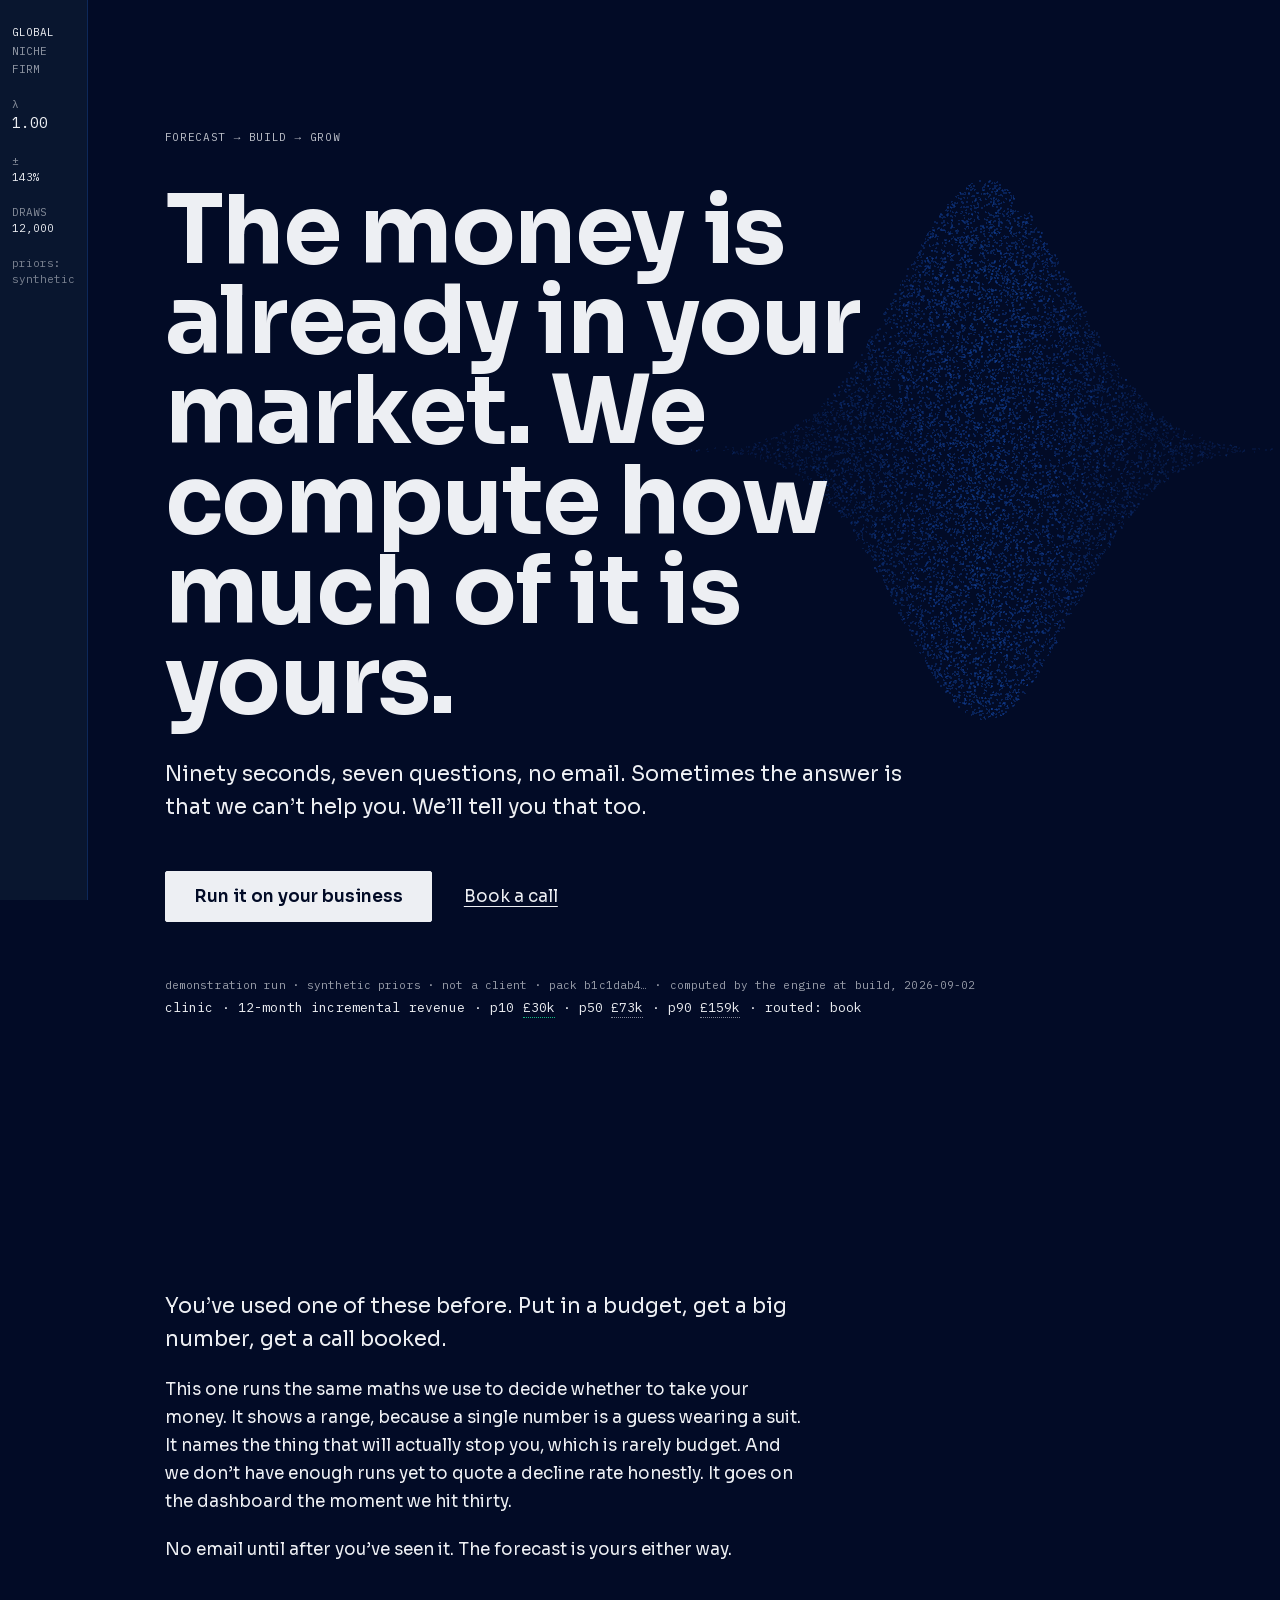
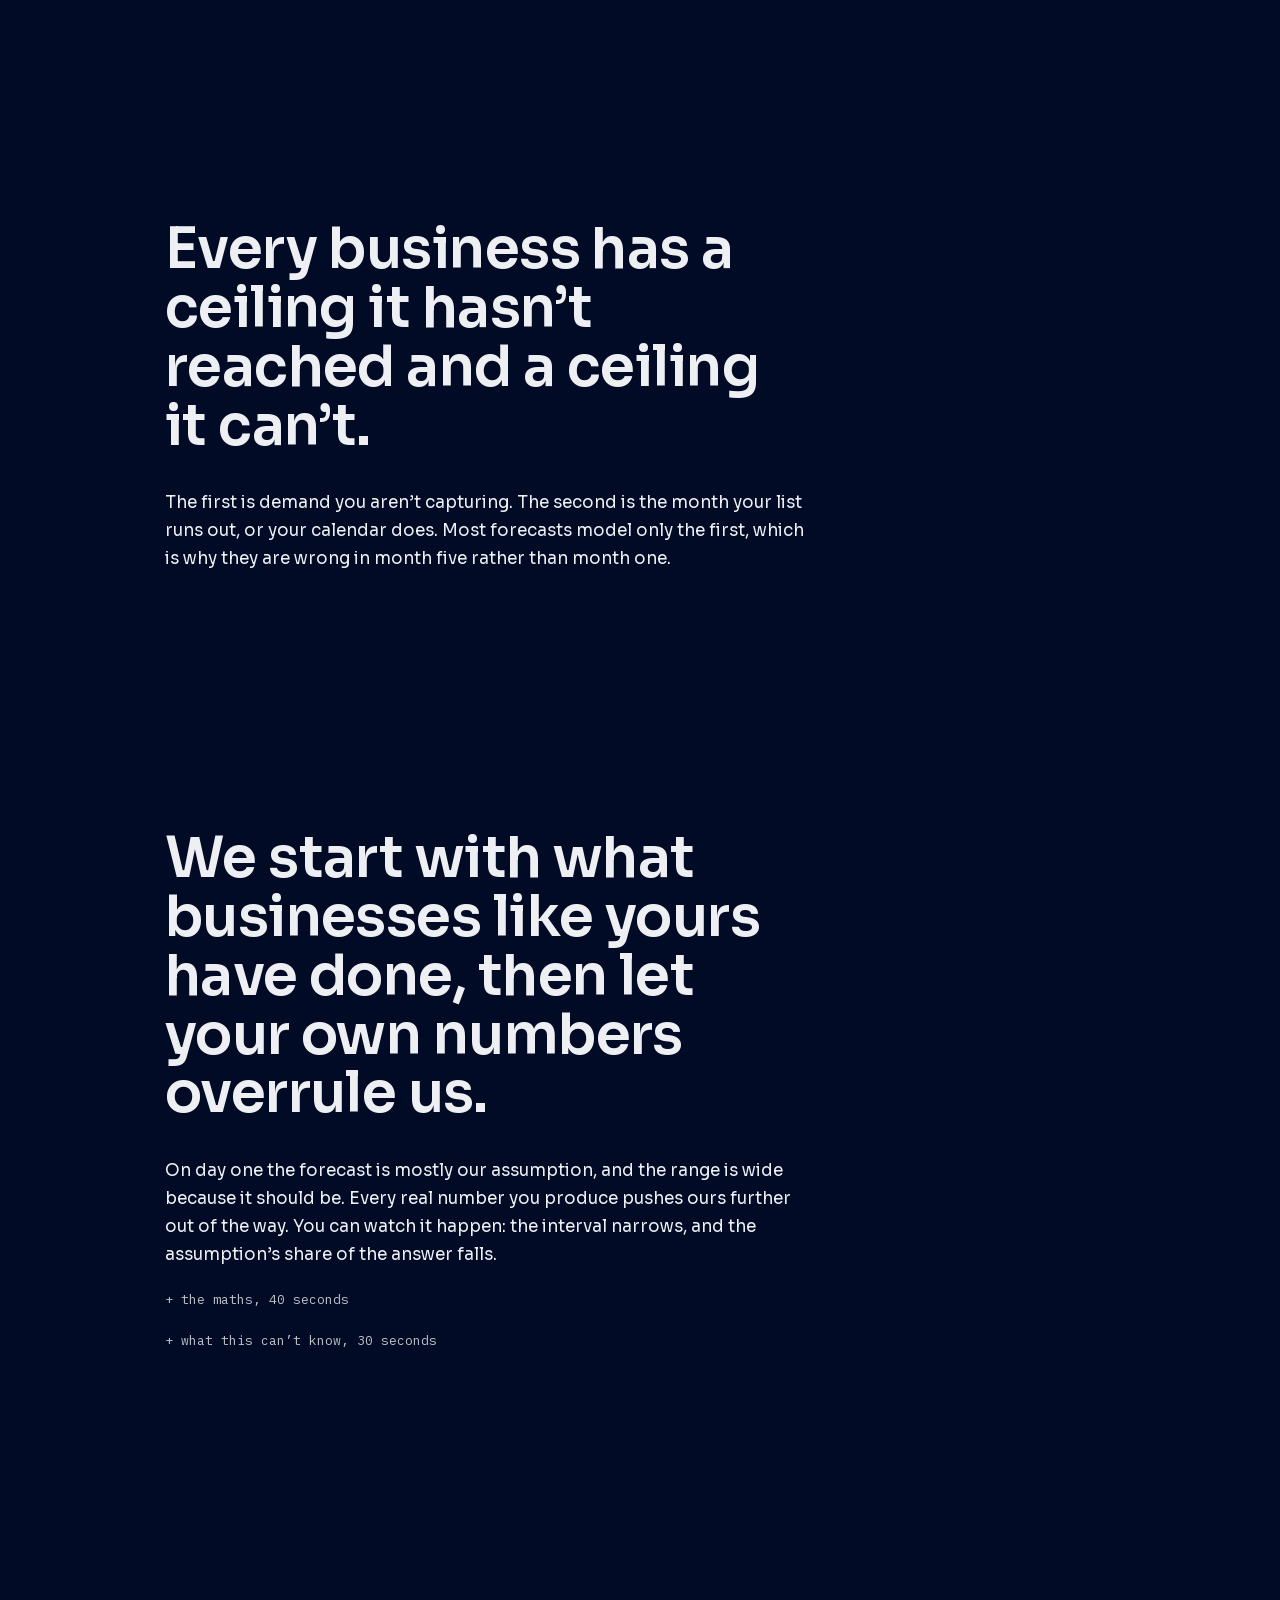
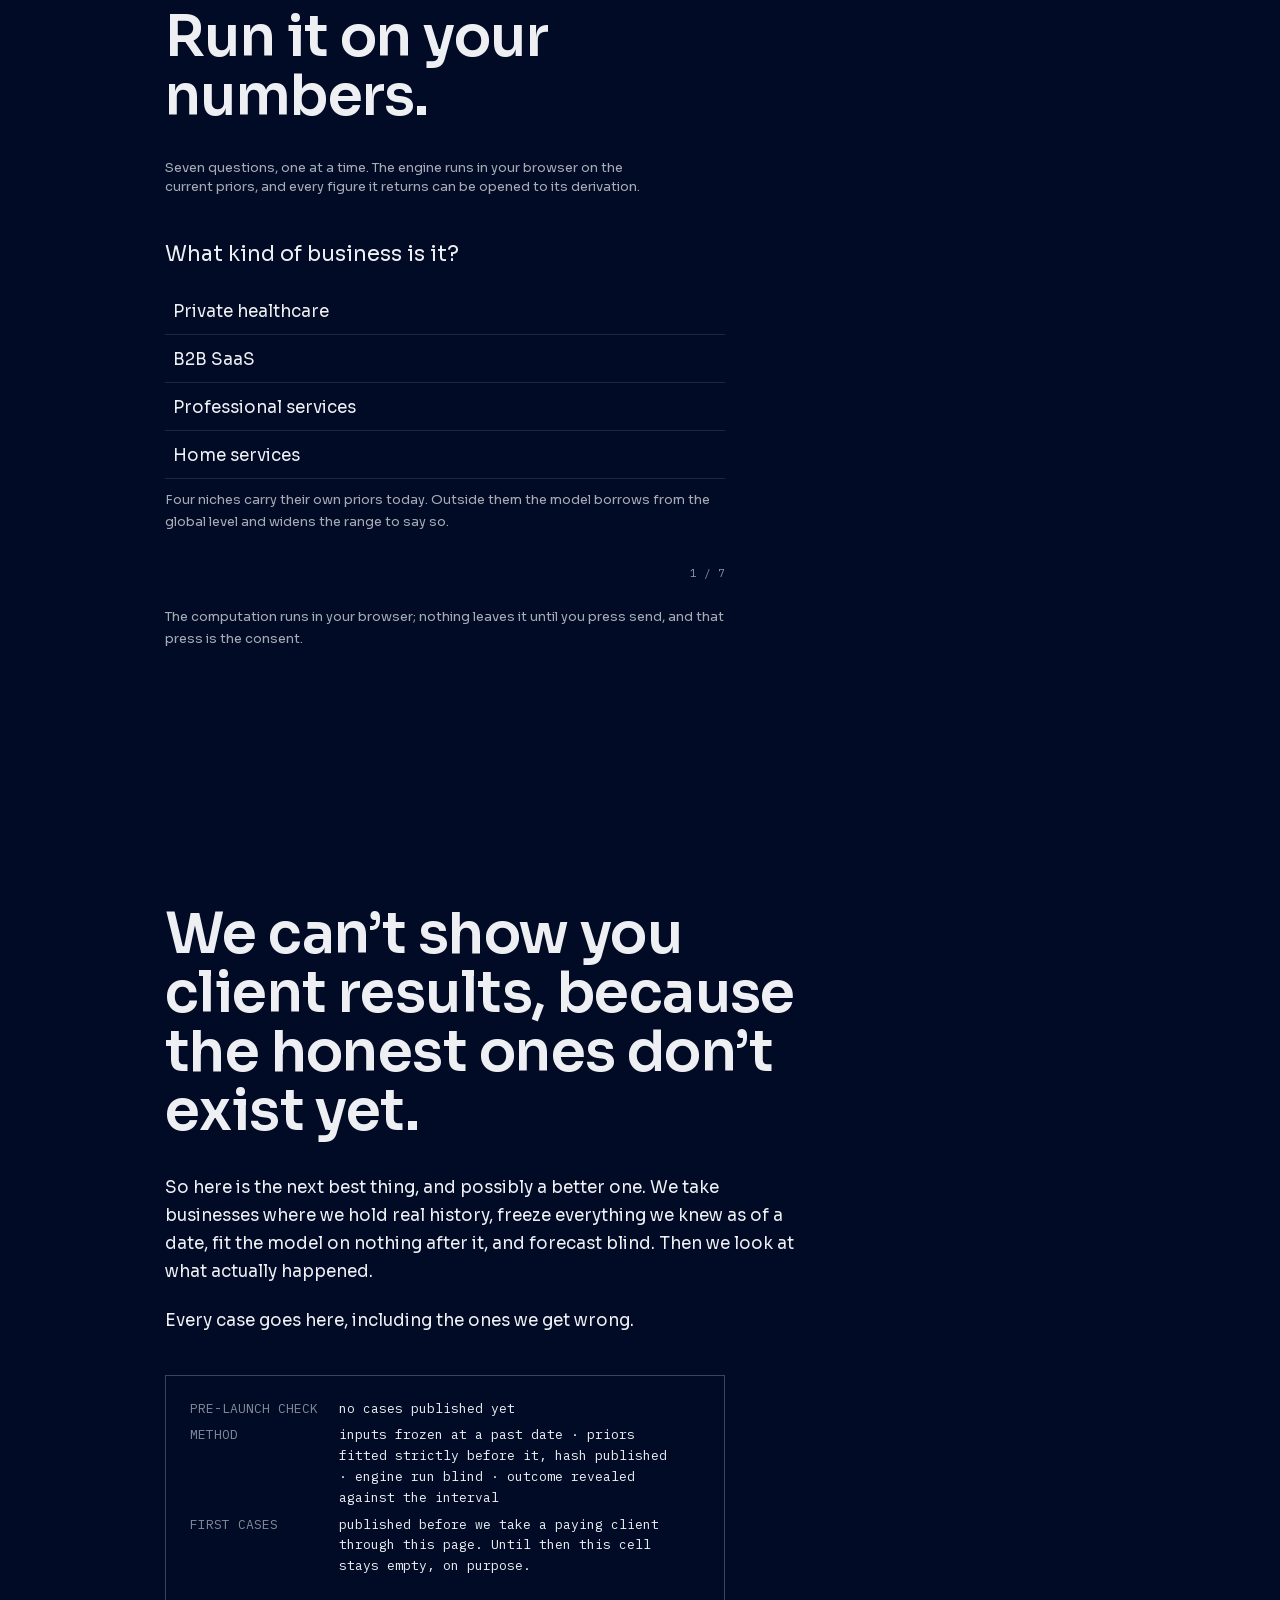
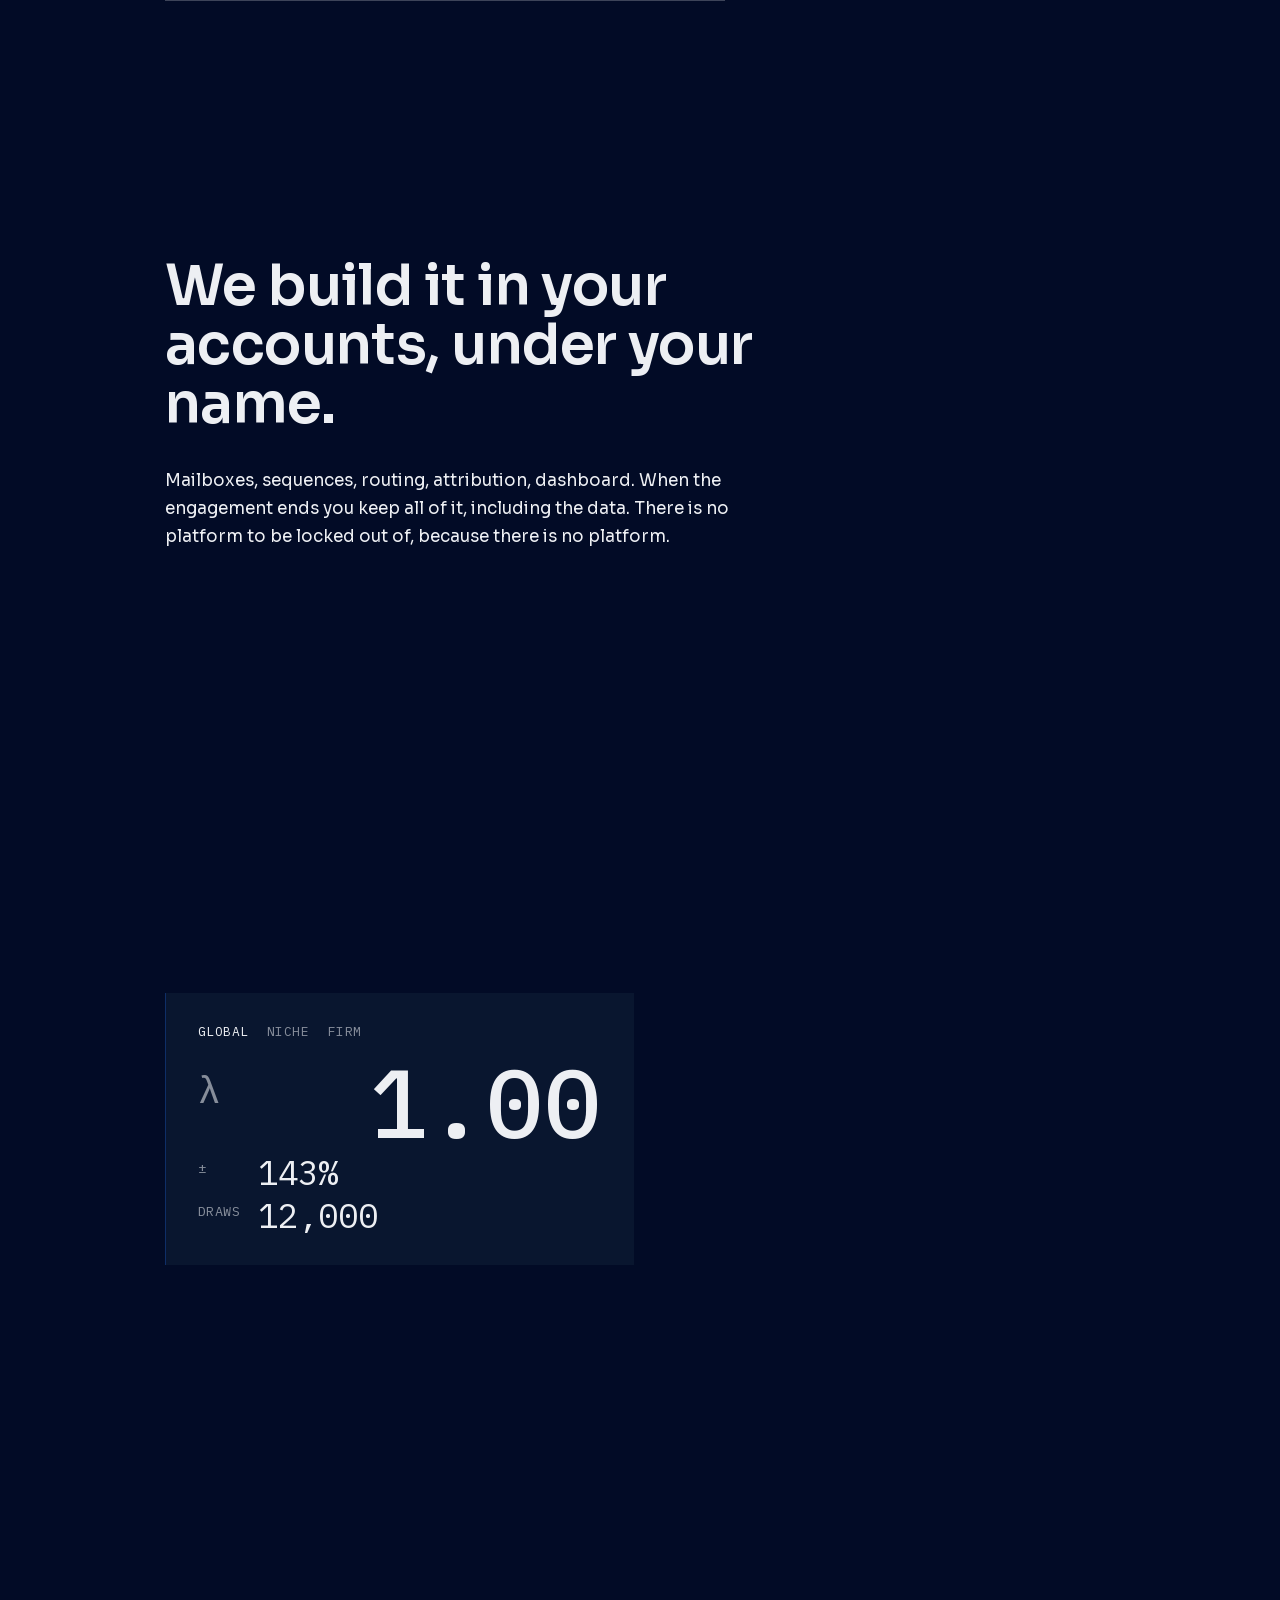
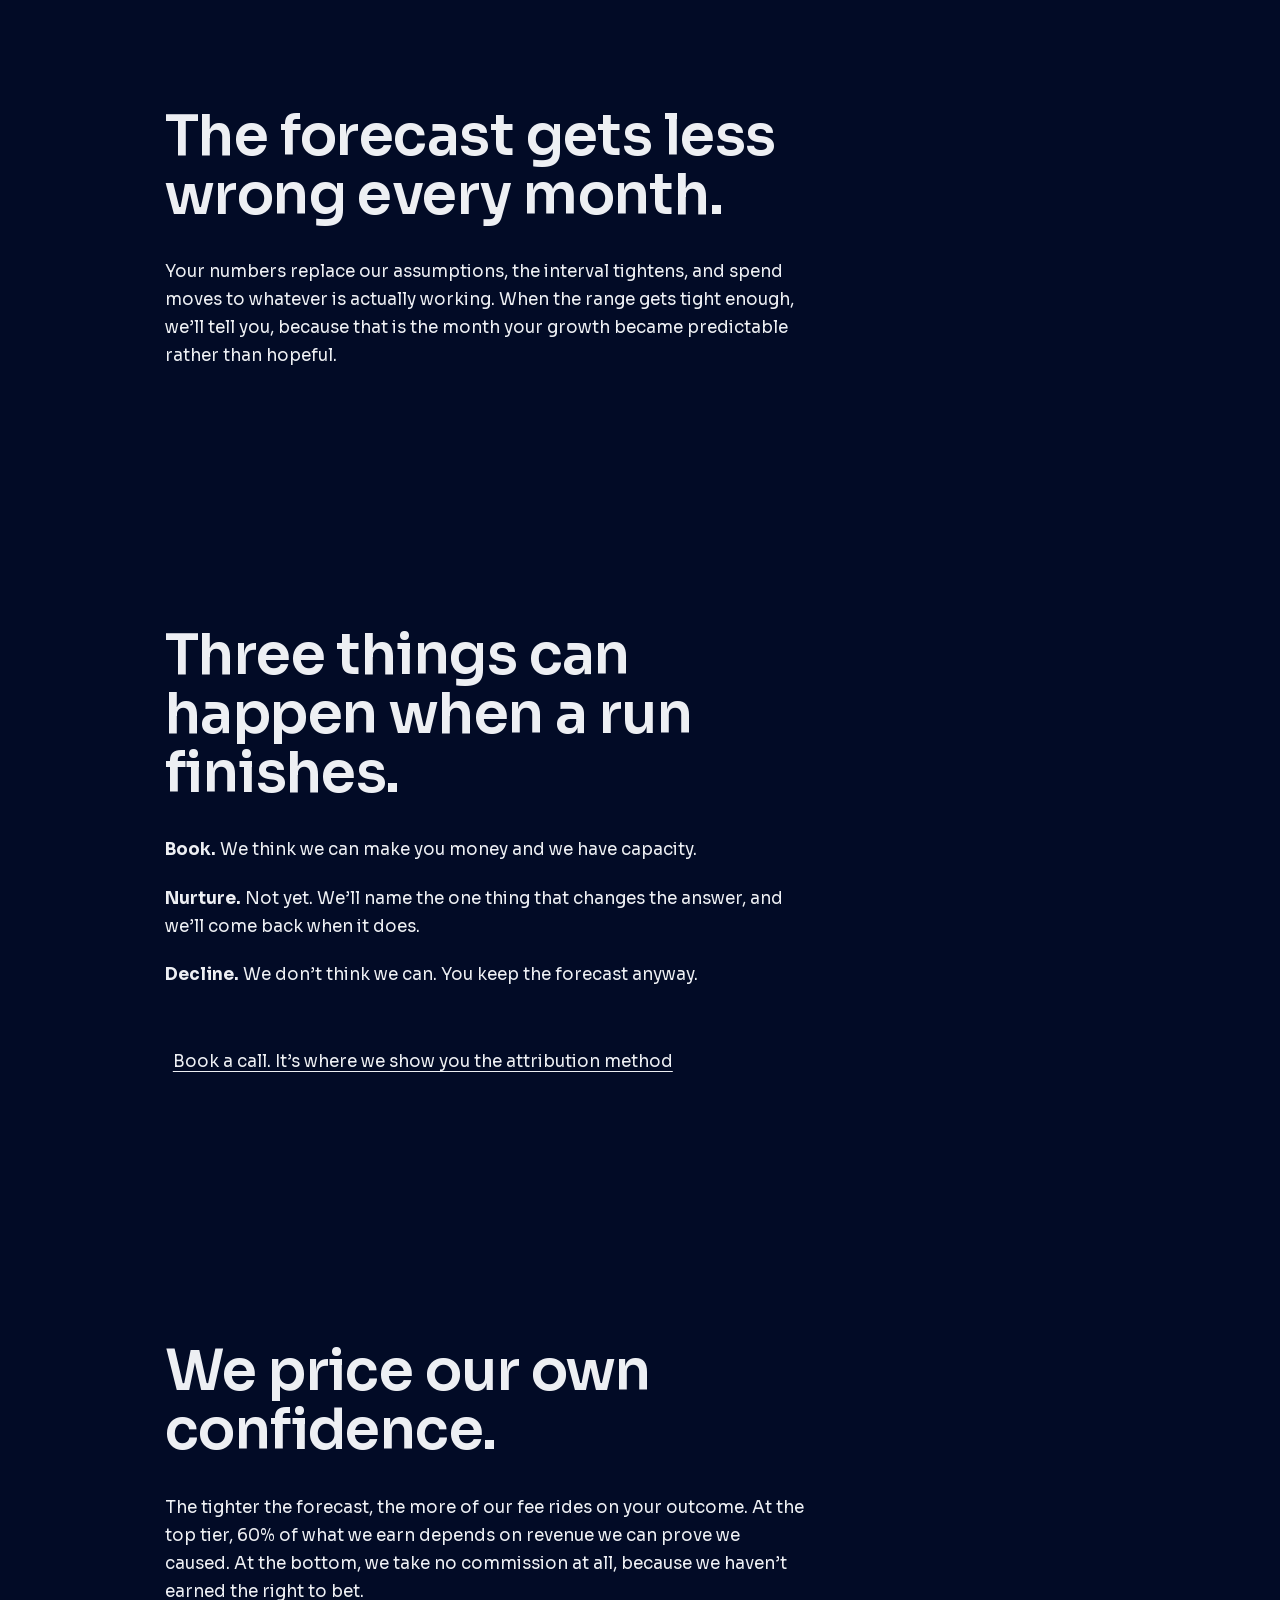
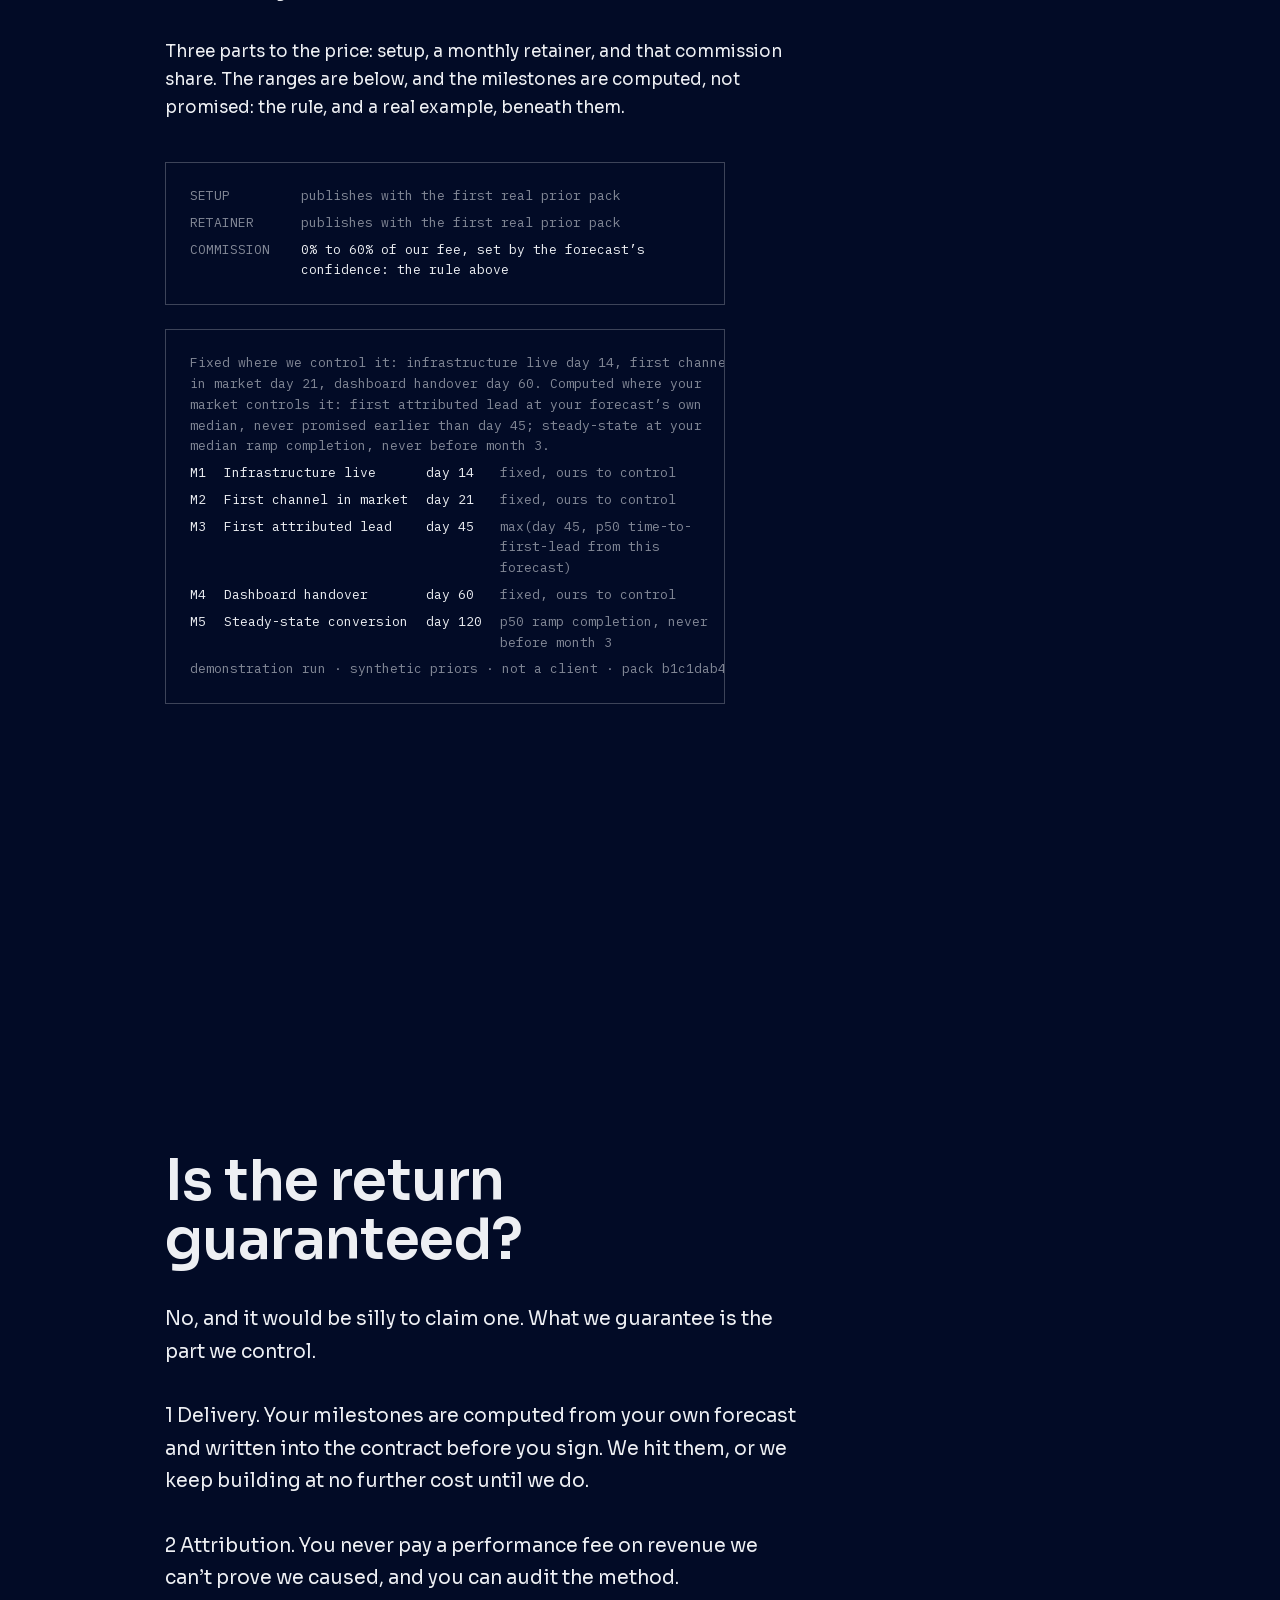
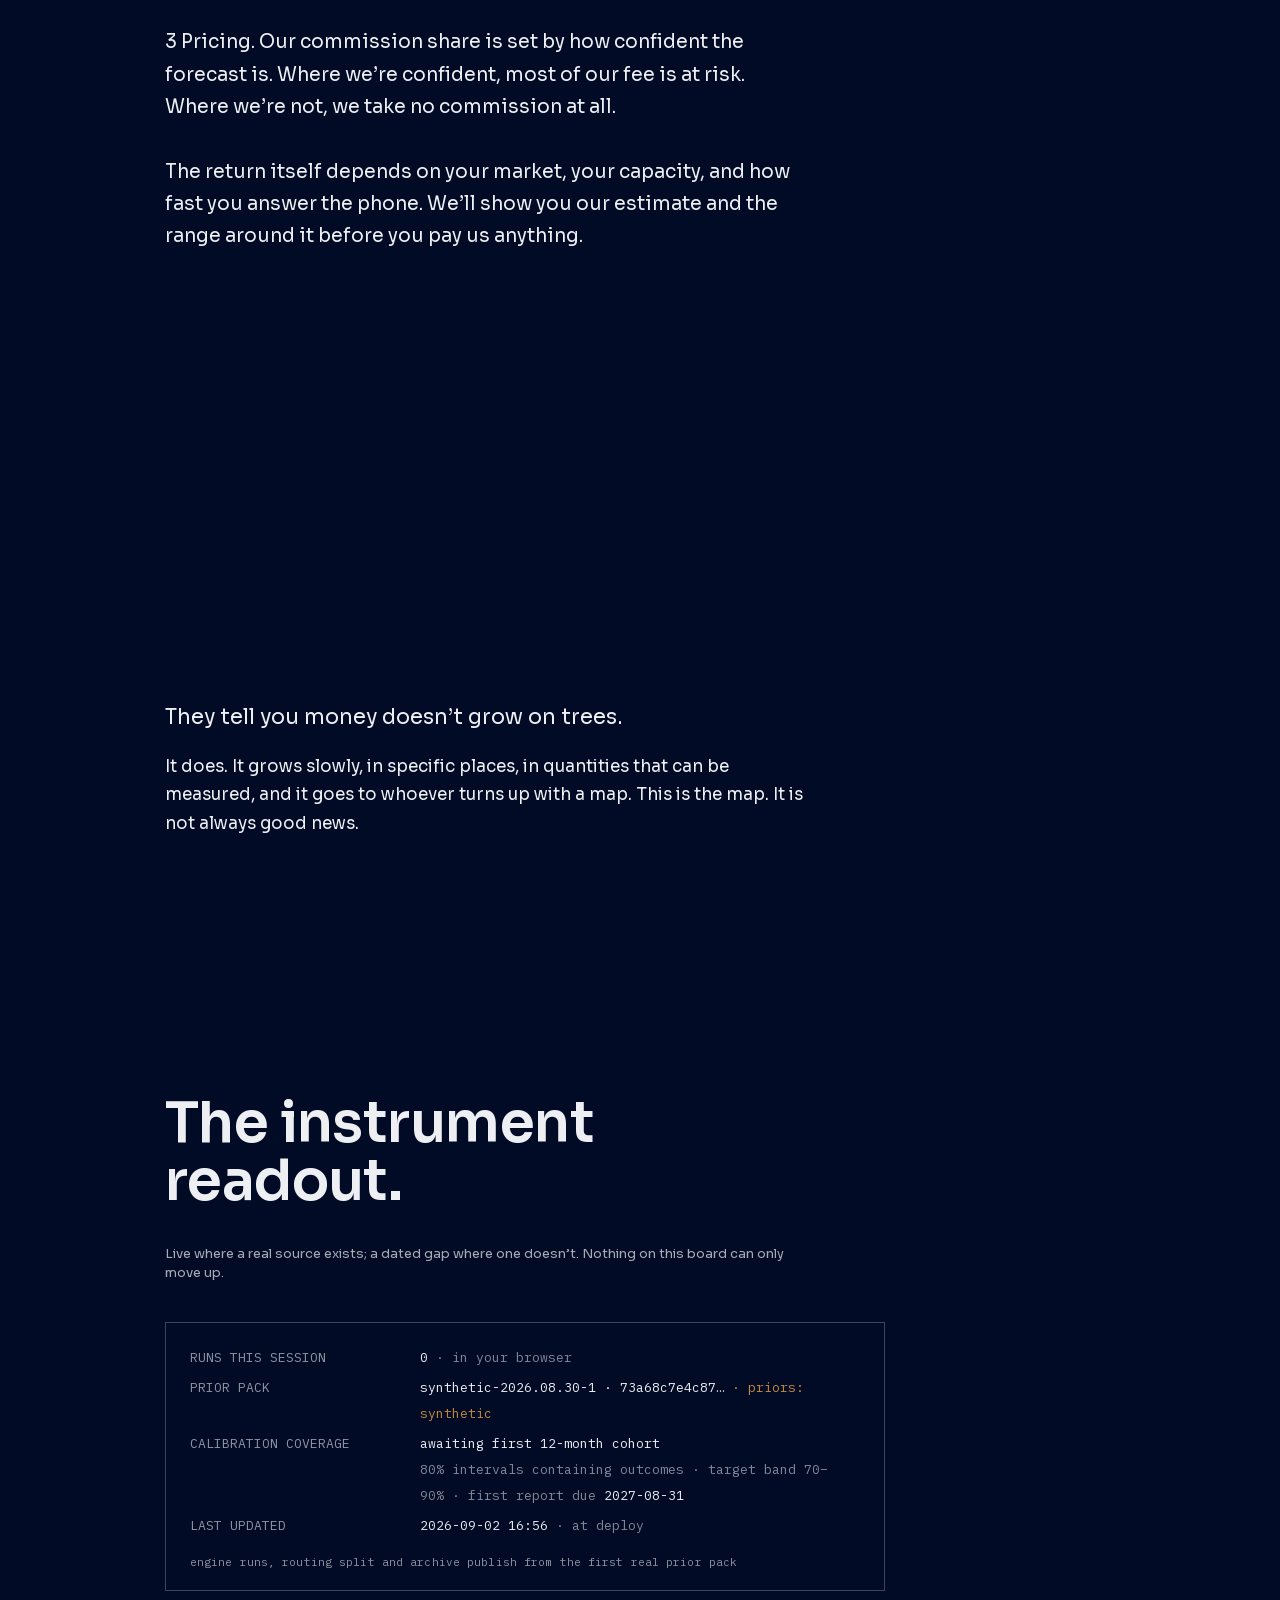
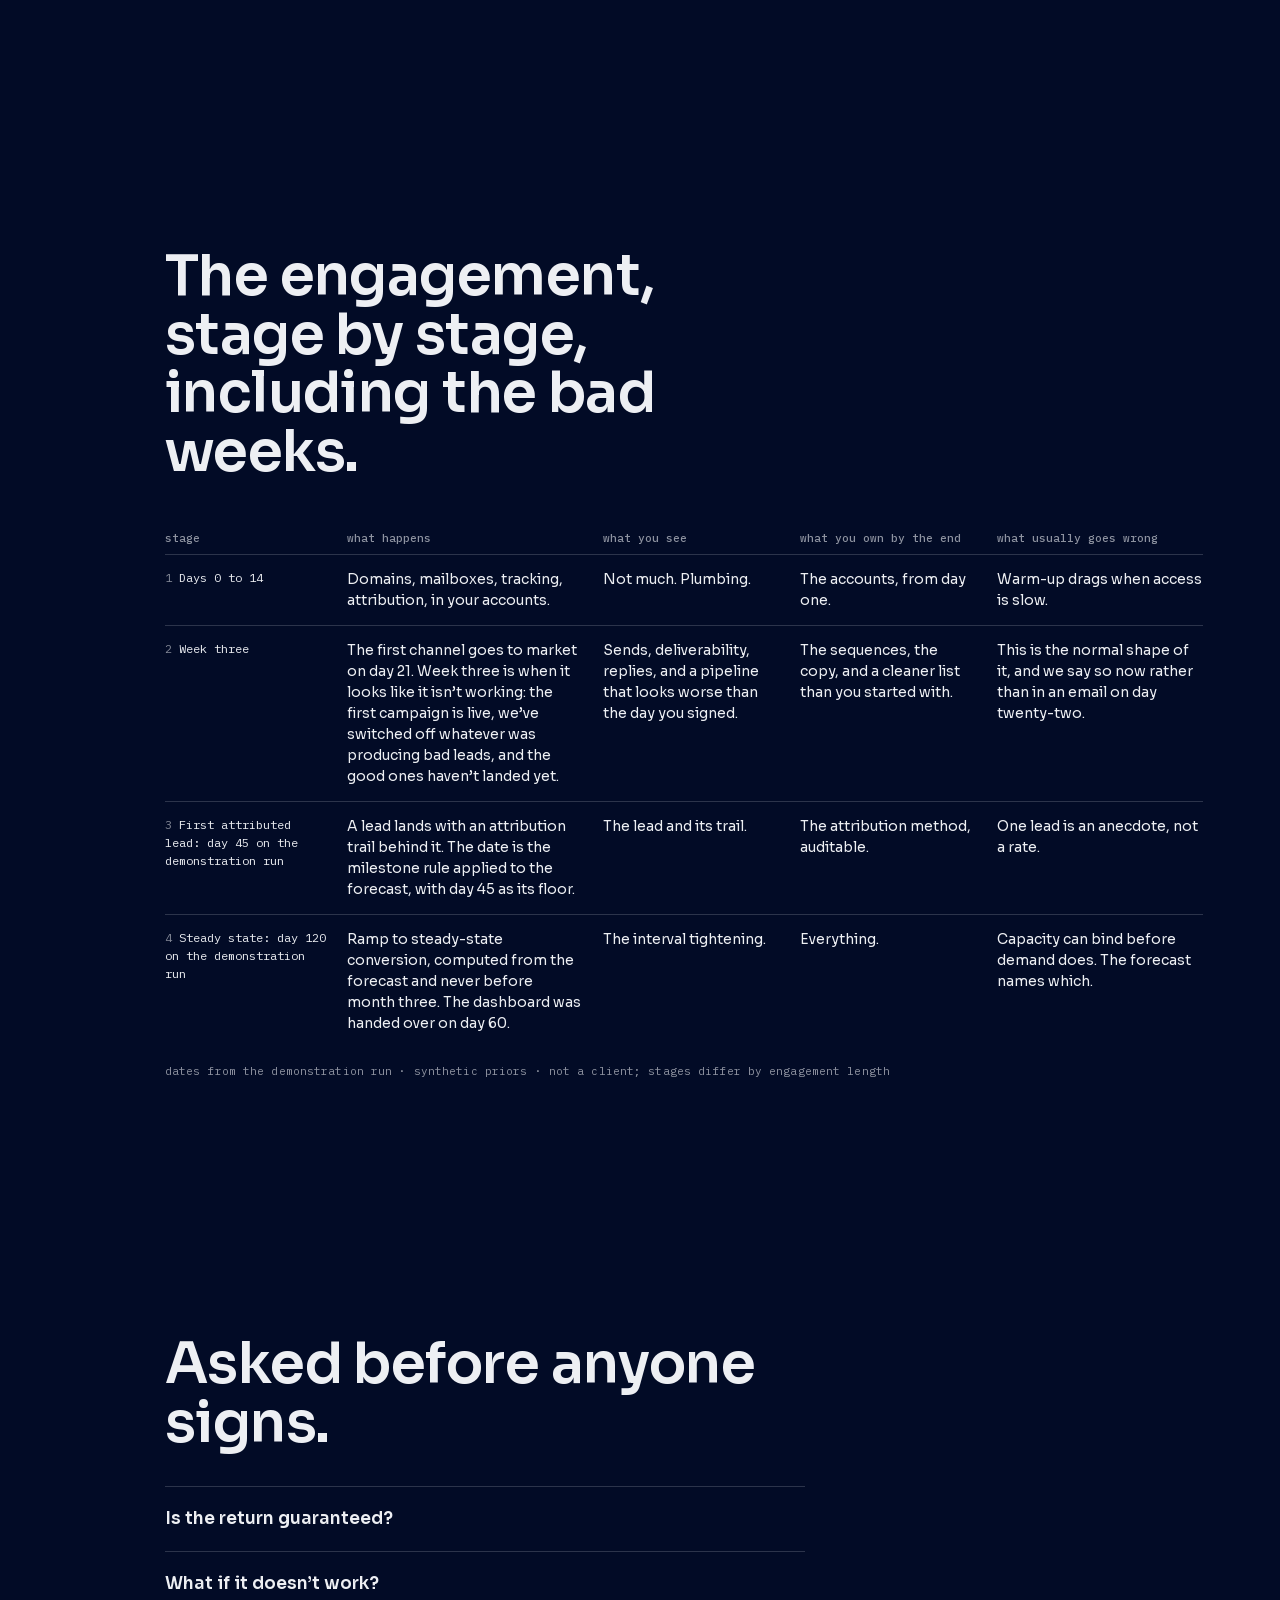
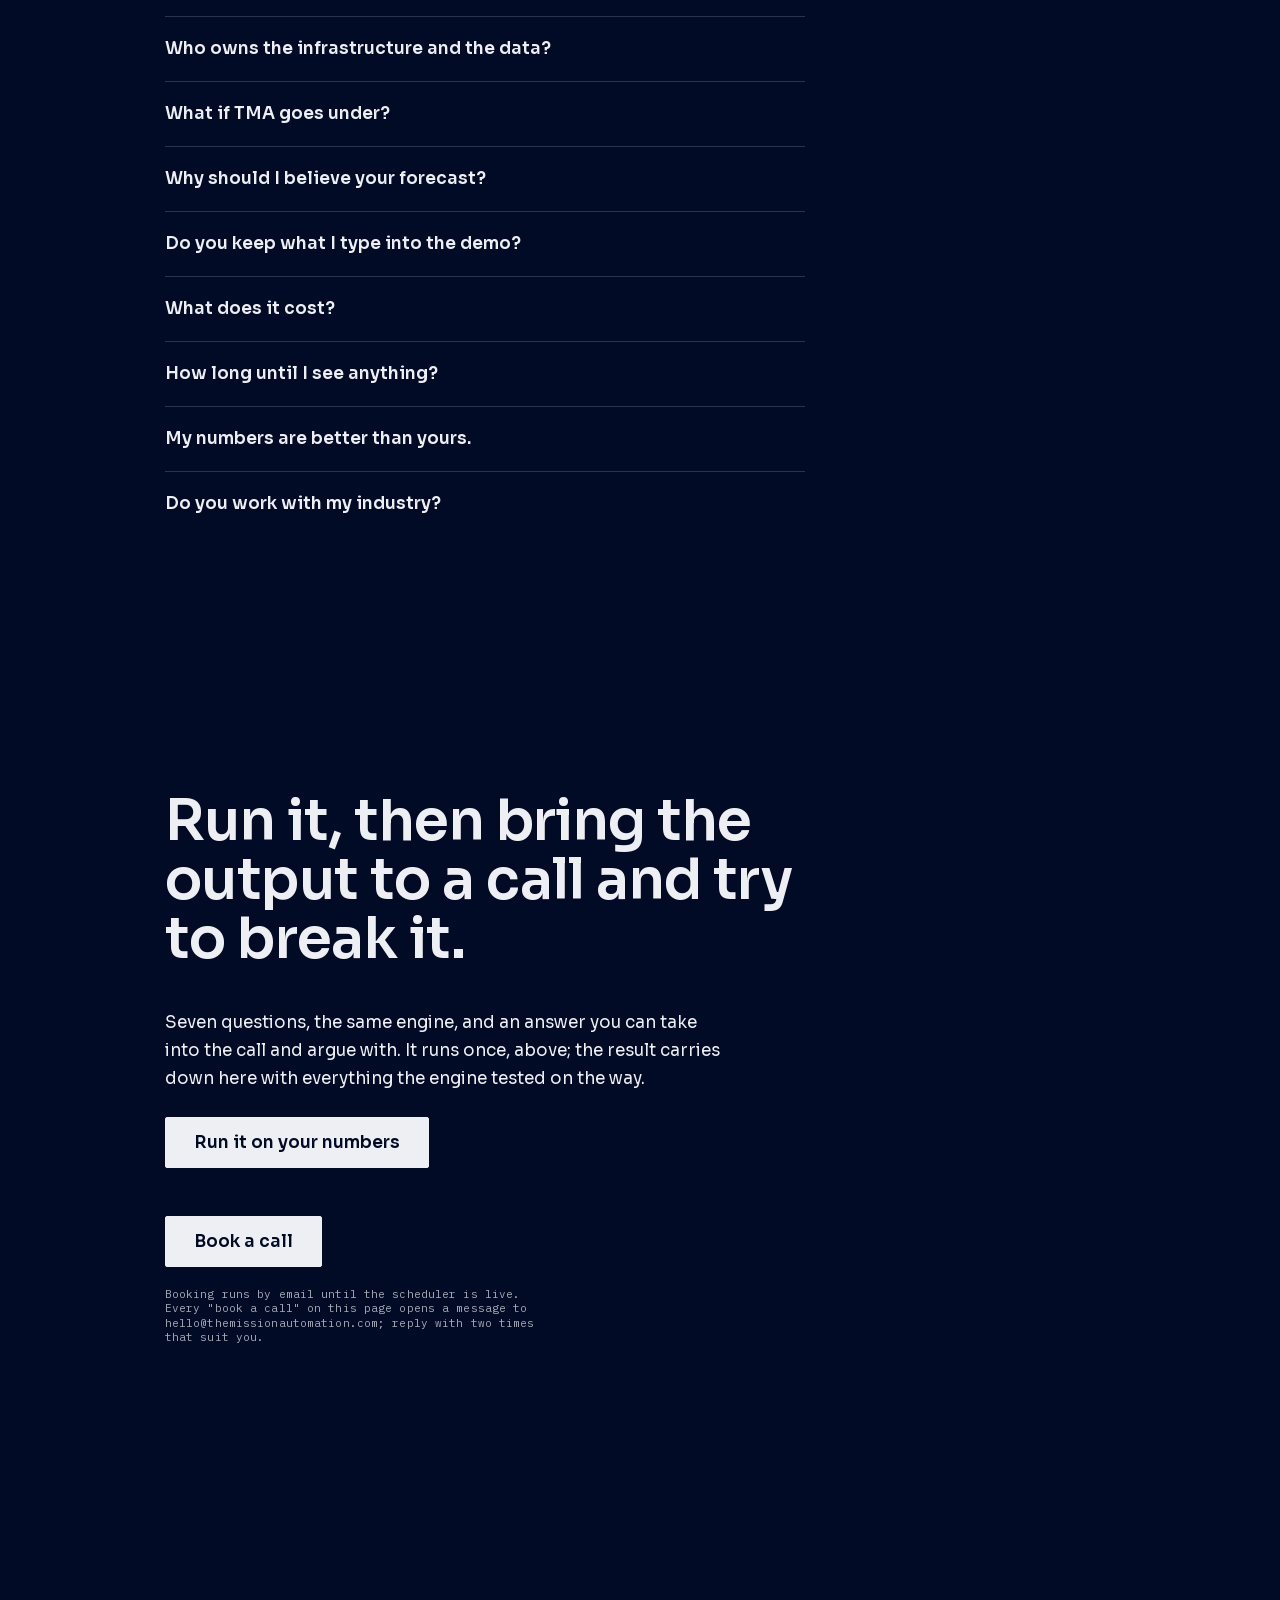
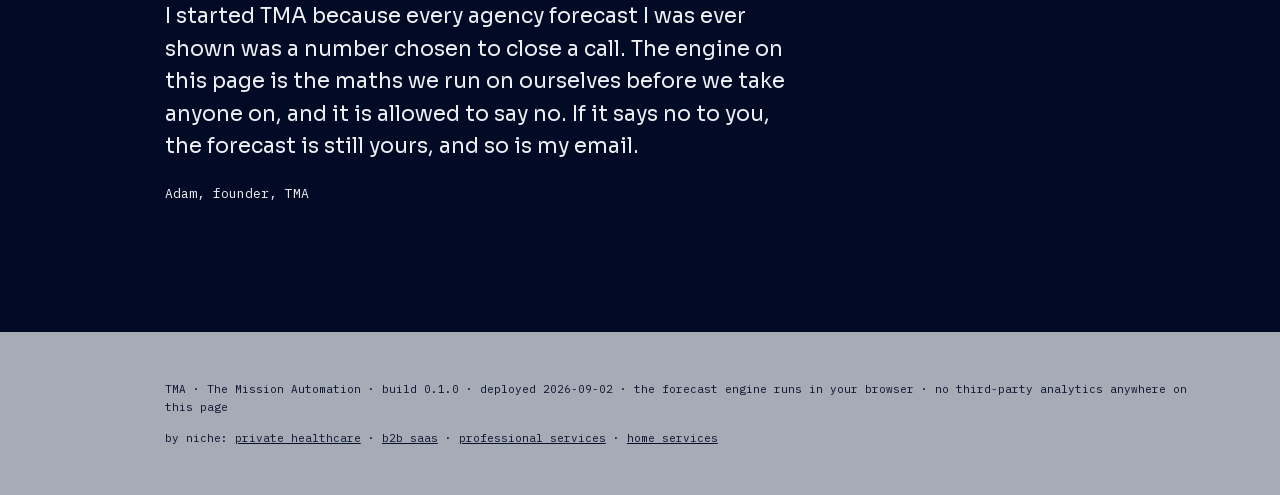
==== commit 866e43ca: "TMA site preview build 2026-09-02: Adam's review round implemented" ====
--- a/index.html
+++ b/index.html
@@ -1,4 +1,4 @@
-<!DOCTYPE html><!--jjgdhTaUrMq60cZoxjqlY--><html lang="en-GB" class="__variable_bdb7b4 __variable_46fe82"><head><meta charSet="utf-8"/><meta name="viewport" content="width=device-width, initial-scale=1"/><link rel="stylesheet" href="/_next/static/css/4c38ca37352e4769.css" data-precedence="next"/><link rel="preload" as="script" fetchPriority="low" href="/_next/static/chunks/webpack-e88279c12066a1dd.js"/><script src="/_next/static/chunks/87c73c54-24122e7b92478d00.js" async=""></script><script src="/_next/static/chunks/18-0d046d36ff029c06.js" async=""></script><script src="/_next/static/chunks/main-app-dcc02c7ad4c61ced.js" async=""></script><script src="/_next/static/chunks/664-6d821dc1aacb6b48.js" async=""></script><script src="/_next/static/chunks/516-898ae9979a8a1ce3.js" async=""></script><script src="/_next/static/chunks/app/page-f222ef3f962ed5db.js" async=""></script><meta name="theme-color" content="#0B1730"/><title>TMA — The money is already in your market</title><meta name="description" content="The money is already in your market. We compute how much of it is yours. Ninety seconds, seven questions, no email — and sometimes the answer is that we can’t help you."/><meta property="og:title" content="TMA — The money is already in your market"/><meta property="og:description" content="The money is already in your market. We compute how much of it is yours. Ninety seconds, seven questions, no email — and sometimes the answer is that we can’t help you."/><meta property="og:site_name" content="TMA"/><meta property="og:image" content="https://themissionautomation.com/og/site.png"/><meta name="twitter:card" content="summary_large_image"/><meta name="twitter:title" content="TMA — The money is already in your market"/><meta name="twitter:description" content="The money is already in your market. We compute how much of it is yours. Ninety seconds, seven questions, no email — and sometimes the answer is that we can’t help you."/><meta name="twitter:image" content="https://themissionautomation.com/og/site.png"/><link rel="icon" href="/icon.svg?1edf593c181e1c40" type="image/svg+xml" sizes="any"/><script>document.documentElement.classList.add('js')</script><script src="/_next/static/chunks/polyfills-42372ed130431b0a.js" noModule=""></script></head><body><div hidden=""><!--$--><!--/$--></div><div class="cloud-layer" aria-hidden="true"><canvas></canvas></div><main><section id="s-hero" class="section hero" style="--section-ground:oklch(0.1600 0.0600 262);--section-text:#EDEFF3"><p class="hero__mark">PREDICT → BUILD → GROW</p><h1 class="display-xl" style="max-width:12ch">The money is already in your market. We compute how much of it is yours.</h1><p class="body-l hero__sub">Ninety seconds, seven questions, no email. Sometimes the answer is that we can’t help you. We’ll tell you that too.</p><div class="cloud-inline" aria-hidden="true"><canvas></canvas></div><div class="actions"><a class="btn" href="#s-demo-2">Run it on your business</a><span class="data" style="opacity:0.6">booking link not yet live — email hello@themissionautomation.com</span></div><div class="js-only"><div class="hero__replay" role="status" aria-live="polite"><p class="data">engine warming · <!-- -->demonstration run · synthetic priors · not a client</p></div></div><noscript><p>The forecast engine runs in your browser and needs JavaScript. Everything else on this page reads without it.</p></noscript></section><section id="s-unclaim" class="section " style="--section-ground:oklch(0.1650 0.0594 262);--section-text:#EDEFF3"><div class="prose"><p class="lead">You’ve used one of these before. Put in a budget, get a big number, get a call booked.</p><p>This one runs the same maths we use to decide whether to take your money. It shows a range, because a single number is a guess wearing a suit. It names the thing that will actually stop you, which is rarely budget. And<!-- --> <!-- -->we don’t have enough runs yet to quote a decline rate honestly. It goes on the dashboard the moment we hit thirty.</p><p>No email until after you’ve seen it. The forecast is yours either way.</p></div></section><section id="s-predict" class="section " style="--section-ground:oklch(0.1850 0.0569 262);--section-text:#EDEFF3"><div class="prose"><h2 class="display-l">Every business has a ceiling it hasn’t reached and a ceiling it can’t.</h2><p>The first is demand you aren’t capturing. The second is the month your list runs out, or your calendar does. Most forecasts model only the first, which is why they are wrong in month five rather than month one.</p></div></section><section id="s-mechanism" class="section " style="--section-ground:oklch(0.2800 0.0500 262);--section-text:#EDEFF3"><div class="prose"><h2 class="display-l">We start with what businesses like yours have done, then let your own numbers overrule us.</h2><p>On day one the forecast is mostly our assumption, and the range is wide because it should be. Every real number you produce pushes ours further out of the way. You can watch it happen: the interval narrows, and the assumption’s share of the answer falls.</p><details class="expand"><summary>the maths, 40 seconds</summary><div><p>Each rate in the funnel starts as a prior fitted at three levels — every engagement, businesses like yours, then you. The prior enters as pseudo-observations: evidence with a stated weight, not an opinion. Every real number you produce is combined with it by conjugate update, and the prior’s share of the answer — λ on the rail — falls as your own data accumulates. Nothing is overwritten; it is outweighed.</p><p class="data" style="margin-top:12px;opacity:0.6">live figures render here once the engine has run in your browser</p></div></details><details class="expand"><summary>what this can’t know, 30 seconds</summary><div><p>It can’t know whether your offer converts until it has watched it try. It can’t see a competitor undercutting you next quarter, a key hire leaving, or a regulator changing the rules. It treats your market as it behaved in the window the priors were fitted on. Where your niche isn’t one of the ones we hold priors for, it borrows from the global level and widens the range to say so. Everything it can’t know shows up as width, not as silence.</p></div></details></div></section><section id="s-demo-2" class="section " style="--section-ground:oklch(0.3600 0.0450 262);--section-text:#EDEFF3"><div class="prose"><h2 class="display-l">Run it on your numbers.</h2><p class="caption" style="opacity:0.7;max-width:48ch">Seven questions, one at a time. The engine runs in your browser on the current prior pack, and every figure it returns can be opened to its derivation.</p></div><div class="js-only" style="margin-top:40px"><div class="demo" tabindex="-1"><p class="visually-hidden" role="status" aria-live="polite"></p><form><div class="demo__step"><fieldset style="border:none"><legend class="demo__label">What kind of business is it?</legend><div class="demo__nichelist"><button type="button">Private healthcare</button><button type="button">B2B SaaS</button><button type="button">Professional services</button><button type="button">Home services</button></div><p class="demo__hint">Four niches carry priors in the current pack — synthetic structure until real engagement data lands. Outside them the model borrows from the global level and says so with a wider range.</p></fieldset></div><div class="demo__nav"><span class="demo__progress">1<!-- --> / <!-- -->7</span></div></form><p class="demo__hint" style="margin-top:24px">No email until after you’ve seen it. The forecast is yours either way.<!-- --> The computation runs in your browser; nothing leaves it until you press send, and that press is the consent.</p></div></div><noscript><p>The demo needs JavaScript — the forecast is computed in your browser, not on a server.</p></noscript></section><section id="s-evidence" class="section " style="--section-ground:oklch(0.3800 0.0425 262);--section-text:#EDEFF3"><div class="prose"><h2 class="display-l">We can’t show you client results, because the honest ones don’t exist yet.</h2><p>So here is the next best thing, and possibly a better one. We take businesses where we hold real history, freeze everything we knew as of a date, fit the model on nothing after it, and forecast blind. Then we look at what actually happened.</p><p>Every case goes here, including the ones we get wrong.</p></div><div class="datacard" style="margin-top:40px"><table><tbody><tr><td class="dim">PRE-LAUNCH CHECK</td><td>no cases published yet</td></tr><tr><td class="dim">METHOD</td><td style="white-space:normal;max-width:44ch">inputs frozen at a past date · pack fitted strictly before it, hash published · engine run blind · outcome revealed against the interval</td></tr><tr><td class="dim">FIRST CASES DUE</td><td class="wrap">before this site launches — the brief makes them a launch gate (W5). The gap stays visible until they exist.</td></tr></tbody></table></div></section><section id="s-build" class="section " style="--section-ground:oklch(0.4143 0.0382 262);--section-text:#EDEFF3"><div class="prose"><h2 class="display-l">We build it in your accounts, under your name.</h2><p>Mailboxes, sequences, routing, attribution, dashboard. When the engagement ends you keep all of it, including the data. There is no platform to be locked out of, because there is no platform.</p></div></section><section id="s-descent" class="section section--descent" style="--section-ground:oklch(0.5450 0.0275 262);--section-text:#EDEFF3"><div style="min-height:100vh" aria-hidden="true"></div></section><section id="s-grow" class="section " style="--section-ground:oklch(0.7420 0.0145 262);--section-text:#0B1730"><div class="prose"><h2 class="display-l">The forecast gets less wrong every month.</h2><p>Your numbers replace our assumptions, the interval tightens, and spend moves to whatever is actually working. When the range gets tight enough, we’ll tell you, because that is the month your growth became predictable rather than hopeful.</p></div></section><section id="s-routing" class="section " style="--section-ground:oklch(0.8520 0.0120 262);--section-text:#0B1730"><div class="prose"><h2 class="display-l">Three things can happen when a run finishes.</h2><p><strong>Book.</strong> We think we can make you money and we have capacity.</p><p><strong>Nurture.</strong> Not yet. We’ll name the one thing that changes the answer, and we’ll come back when it does.</p><p><strong>Decline.</strong> We don’t think we can. You keep the forecast anyway.</p><div class="actions"><span class="data" style="opacity:0.6">booking link not yet live — email hello@themissionautomation.com</span></div></div></section><section id="s-deal" class="section " style="--section-ground:oklch(0.9400 0.0100 262);--section-text:#0B1730"><div class="prose"><h2 class="display-l">We price our own confidence.</h2><p>The tighter the forecast, the more of our fee rides on your outcome. <!-- -->At the top tier, 60% of what we earn depends on revenue we can prove we caused. At the bottom, we take no commission at all, because we haven’t earned the right to bet.</p><p style="margin-top:32px">Three parts to the price: setup, monthly, and that commission share. Milestones are computed, not promised — the rule and a live example below.</p></div><div class="js-only" style="margin-top:40px"><p class="data" style="opacity:0.6">a live example renders here once the engine has run in your browser</p></div><noscript><p>The live milestone example is computed in your browser and needs JavaScript; the rule above stands without it.</p></noscript></section><section id="s-guarantee" class="section section--guarantee" style="--section-ground:oklch(0.9400 0.0100 262);--section-text:#0B1730"><div class="prose"><h2 class="display-l">Is the return guaranteed?</h2><p class="guarantee-text">No, and it would be silly to claim one. What we guarantee is the part we control.
+<!DOCTYPE html><!--EIk4cRZzSfSGRNe5u18zn--><html lang="en-GB" class="__variable_bdb7b4 __variable_46fe82"><head><meta charSet="utf-8"/><meta name="viewport" content="width=device-width, initial-scale=1"/><link rel="stylesheet" href="/_next/static/css/10b21f4e5da28012.css" data-precedence="next"/><link rel="preload" as="script" fetchPriority="low" href="/_next/static/chunks/webpack-710f8259e39517b3.js"/><script src="/_next/static/chunks/87c73c54-24122e7b92478d00.js" async=""></script><script src="/_next/static/chunks/18-0d046d36ff029c06.js" async=""></script><script src="/_next/static/chunks/main-app-dcc02c7ad4c61ced.js" async=""></script><script src="/_next/static/chunks/664-6d821dc1aacb6b48.js" async=""></script><script src="/_next/static/chunks/69-b26f1c4e7852502a.js" async=""></script><script src="/_next/static/chunks/app/page-a769de56ad95979f.js" async=""></script><meta name="theme-color" content="#0B1730"/><title>TMA: the money is already in your market</title><meta name="description" content="The money is already in your market. We compute how much of it is yours. Ninety seconds, seven questions, no email. Sometimes the answer is that we can’t help you."/><meta property="og:title" content="TMA: the money is already in your market"/><meta property="og:description" content="The money is already in your market. We compute how much of it is yours. Ninety seconds, seven questions, no email. Sometimes the answer is that we can’t help you."/><meta property="og:site_name" content="TMA"/><meta property="og:image" content="https://sevenfourse01.github.io/og/site.png"/><meta name="twitter:card" content="summary_large_image"/><meta name="twitter:title" content="TMA: the money is already in your market"/><meta name="twitter:description" content="The money is already in your market. We compute how much of it is yours. Ninety seconds, seven questions, no email. Sometimes the answer is that we can’t help you."/><meta name="twitter:image" content="https://sevenfourse01.github.io/og/site.png"/><link rel="icon" href="/icon.svg?1edf593c181e1c40" type="image/svg+xml" sizes="any"/><script>document.documentElement.classList.add('js')</script><script src="/_next/static/chunks/polyfills-42372ed130431b0a.js" noModule=""></script></head><body><div hidden=""><!--$--><!--/$--></div><div class="cloud-layer" aria-hidden="true"><canvas></canvas></div><main><section id="s-hero" class="section hero" style="--section-ground:oklch(0.1600 0.0600 262);--section-text:#EDEFF3"><p class="hero__mark">FORECAST → BUILD → GROW</p><h1 class="display-xl" style="max-width:12ch">The money is already in your market. We compute how much of it is yours.</h1><p class="body-l hero__sub">Ninety seconds, seven questions, no email. Sometimes the answer is that we can’t help you. We’ll tell you that too.</p><div class="cloud-inline" aria-hidden="true"><canvas></canvas></div><div class="actions"><a class="btn" href="#s-demo-2">Run it on your business</a><a class="btn btn--quiet" href="mailto:hello@themissionautomation.com?subject=Book%20a%20call" rel="noopener">Book a call</a></div><div class="hero__replay"><p class="data" style="opacity:0.65;margin-bottom:8px">demonstration run · synthetic priors · not a client<!-- --> · pack <!-- -->b1c1dab4<!-- -->… · computed by the engine at build, <!-- -->2026-09-02</p><p class="data" style="font-size:13px">clinic · 12-month incremental revenue · p10<!-- --> <button type="button" class="prov num prov--first" aria-haspopup="dialog">£30k<span class="visually-hidden">: open where this number comes from</span></button> <!-- -->· p50<!-- --> <button type="button" class="prov num" aria-haspopup="dialog">£73k<span class="visually-hidden">: open where this number comes from</span></button> <!-- -->· p90<!-- --> <button type="button" class="prov num" aria-haspopup="dialog">£159k<span class="visually-hidden">: open where this number comes from</span></button> <!-- -->· routed: <!-- -->book</p></div></section><section id="s-unclaim" class="section " style="--section-ground:oklch(0.1650 0.0594 262);--section-text:#EDEFF3"><div class="prose"><p class="lead">You’ve used one of these before. Put in a budget, get a big number, get a call booked.</p><p>This one runs the same maths we use to decide whether to take your money. It shows a range, because a single number is a guess wearing a suit. It names the thing that will actually stop you, which is rarely budget. And<!-- --> <!-- -->we don’t have enough runs yet to quote a decline rate honestly. It goes on the dashboard the moment we hit thirty.</p><p>No email until after you’ve seen it. The forecast is yours either way.</p></div></section><section id="s-predict" class="section " style="--section-ground:oklch(0.1850 0.0569 262);--section-text:#EDEFF3"><div class="prose"><h2 class="display-l">Every business has a ceiling it hasn’t reached and a ceiling it can’t.</h2><p>The first is demand you aren’t capturing. The second is the month your list runs out, or your calendar does. Most forecasts model only the first, which is why they are wrong in month five rather than month one.</p></div></section><section id="s-mechanism" class="section " style="--section-ground:oklch(0.2800 0.0500 262);--section-text:#EDEFF3"><div class="prose"><h2 class="display-l">We start with what businesses like yours have done, then let your own numbers overrule us.</h2><p>On day one the forecast is mostly our assumption, and the range is wide because it should be. Every real number you produce pushes ours further out of the way. You can watch it happen: the interval narrows, and the assumption’s share of the answer falls.</p><details class="expand"><summary>the maths, 40 seconds</summary><div><p>Each rate in the funnel starts as a prior fitted at three levels: every engagement, businesses like yours, then you. The prior enters as pseudo-observations, evidence with a stated weight rather than an opinion. Every real number you produce is combined with it by conjugate update, and the prior’s share of the answer, λ on the rail, falls as your own data accumulates. Nothing is overwritten; it is outweighed.</p><p class="data" style="margin-top:12px">from the demonstration run above<!-- -->: the <!-- -->global<!-- -->-level prior on the headline figure is worth about<!-- --> <!-- -->45<!-- --> observations and currently carries λ <!-- -->1.00<!-- --> of the answer.</p></div></details><details class="expand"><summary>what this can’t know, 30 seconds</summary><div><p>It can’t know whether your offer converts until it has watched it try. It can’t see a competitor undercutting you next quarter, a key hire leaving, or a regulator changing the rules. It treats your market as it behaved in the window the priors were fitted on. Where your niche isn’t one of the ones we hold priors for, it borrows from the global level and widens the range to say so. Everything it can’t know shows up as width, not as silence.</p></div></details></div></section><section id="s-demo-2" class="section " style="--section-ground:oklch(0.3600 0.0450 262);--section-text:#EDEFF3"><div class="prose"><h2 class="display-l">Run it on your numbers.</h2><p class="caption" style="opacity:0.7;max-width:48ch">Seven questions, one at a time. The engine runs in your browser on the current priors, and every figure it returns can be opened to its derivation.</p></div><div class="js-only" style="margin-top:40px"><div class="demo" id="demo-root" tabindex="-1"><p class="visually-hidden" role="status" aria-live="polite"></p><form><div class="demo__step"><fieldset style="border:none"><legend class="demo__label">What kind of business is it?</legend><div class="demo__nichelist"><button type="button">Private healthcare</button><button type="button">B2B SaaS</button><button type="button">Professional services</button><button type="button">Home services</button></div><p class="demo__hint">Four niches carry their own priors today. Outside them the model borrows from the global level and widens the range to say so.</p></fieldset></div><div class="demo__nav"><span class="demo__progress">1<!-- --> / <!-- -->7</span></div></form><p class="demo__hint" style="margin-top:24px">The computation runs in your browser; nothing leaves it until you press send, and that press is the consent.</p></div></div><noscript><p>The forecast is computed in your browser, not on a server, so this part needs JavaScript. Everything else on the page reads without it.</p></noscript></section><section id="s-evidence" class="section " style="--section-ground:oklch(0.3800 0.0425 262);--section-text:#EDEFF3"><div class="prose"><h2 class="display-l">We can’t show you client results, because the honest ones don’t exist yet.</h2><p>So here is the next best thing, and possibly a better one. We take businesses where we hold real history, freeze everything we knew as of a date, fit the model on nothing after it, and forecast blind. Then we look at what actually happened.</p><p>Every case goes here, including the ones we get wrong.</p></div><div class="datacard" style="margin-top:40px"><table><tbody><tr><td class="dim">PRE-LAUNCH CHECK</td><td>no cases published yet</td></tr><tr><td class="dim">METHOD</td><td style="white-space:normal;max-width:44ch">inputs frozen at a past date · priors fitted strictly before it, hash published · engine run blind · outcome revealed against the interval</td></tr><tr><td class="dim">FIRST CASES</td><td class="wrap">published before we take a paying client through this page. Until then this cell stays empty, on purpose.</td></tr></tbody></table></div></section><section id="s-build" class="section " style="--section-ground:oklch(0.4143 0.0382 262);--section-text:#EDEFF3"><div class="prose"><h2 class="display-l">We build it in your accounts, under your name.</h2><p>Mailboxes, sequences, routing, attribution, dashboard. When the engagement ends you keep all of it, including the data. There is no platform to be locked out of, because there is no platform.</p></div></section><section id="s-descent" class="section section--descent" style="--section-ground:oklch(0.5450 0.0275 262);--section-text:#EDEFF3"><div class="descent"><div class="descent__readout" aria-label="forecast instrument readout, large"><p class="descent__scale"><span>GLOBAL</span><span>NICHE</span><span class="on">FIRM</span></p><p class="descent__lambda num"><span class="descent__key">λ</span>0.35</p><p class="descent__row num"><span class="descent__key">±</span>80%</p><p class="descent__row num"><span class="descent__key">DRAWS</span></p></div><div class="cloud-inline" aria-hidden="true"><canvas></canvas></div></div></section><section id="s-grow" class="section " style="--section-ground:oklch(0.7420 0.0145 262);--section-text:#0B1730"><div class="prose"><h2 class="display-l">The forecast gets less wrong every month.</h2><p>Your numbers replace our assumptions, the interval tightens, and spend moves to whatever is actually working. When the range gets tight enough, we’ll tell you, because that is the month your growth became predictable rather than hopeful.</p></div></section><section id="s-routing" class="section " style="--section-ground:oklch(0.8520 0.0120 262);--section-text:#0B1730"><div class="prose"><h2 class="display-l">Three things can happen when a run finishes.</h2><p><strong>Book.</strong> We think we can make you money and we have capacity.</p><p><strong>Nurture.</strong> Not yet. We’ll name the one thing that changes the answer, and we’ll come back when it does.</p><p><strong>Decline.</strong> We don’t think we can. You keep the forecast anyway.</p><div class="actions"><a class="btn btn--quiet" href="mailto:hello@themissionautomation.com?subject=Book%20a%20call" rel="noopener">Book a call. It’s where we show you the attribution method</a></div></div></section><section id="s-deal" class="section " style="--section-ground:oklch(0.9400 0.0100 262);--section-text:#0B1730"><div class="prose"><h2 class="display-l">We price our own confidence.</h2><p>The tighter the forecast, the more of our fee rides on your outcome. <!-- -->At the top tier, 60% of what we earn depends on revenue we can prove we caused. At the bottom, we take no commission at all, because we haven’t earned the right to bet.</p><p style="margin-top:32px">Three parts to the price: setup, a monthly retainer, and that commission share. The ranges are below, and the milestones are computed, not promised: the rule, and a real example, beneath them.</p></div><div style="margin-top:40px"><div class="datacard"><table><caption class="visually-hidden">the three parts of the price</caption><tbody><tr><th scope="row" class="dim">SETUP</th><td class="wrap"><span class="dim">publishes with the first real prior pack</span></td></tr><tr><th scope="row" class="dim">RETAINER</th><td class="wrap"><span class="dim">publishes with the first real prior pack</span></td></tr><tr><th scope="row" class="dim">COMMISSION</th><td class="wrap">0% to 60% of our fee, set by the forecast’s confidence: the rule above</td></tr></tbody></table></div></div><div style="margin-top:24px"><div class="datacard"><table><tbody><tr><td class="dim wrap" colSpan="4" style="white-space:normal;max-width:46ch">Fixed where we control it: infrastructure live day 14, first channel in market day 21, dashboard handover day 60. Computed where your market controls it: first attributed lead at your forecast’s own median, never promised earlier than day 45; steady-state at your median ramp completion, never before month 3.</td></tr><tr><th scope="row">M1</th><td>Infrastructure live</td><td>day 14</td><td class="dim wrap">fixed, ours to control</td></tr><tr><th scope="row">M2</th><td>First channel in market</td><td>day 21</td><td class="dim wrap">fixed, ours to control</td></tr><tr><th scope="row">M3</th><td>First attributed lead</td><td>day 45</td><td class="dim wrap">max(day 45, p50 time-to-first-lead from this forecast)</td></tr><tr><th scope="row">M4</th><td>Dashboard handover</td><td>day 60</td><td class="dim wrap">fixed, ours to control</td></tr><tr><th scope="row">M5</th><td>Steady-state conversion</td><td>day 120</td><td class="dim wrap">p50 ramp completion, never before month 3</td></tr><tr><td class="dim" colSpan="4">demonstration run · synthetic priors · not a client<!-- --> · pack <!-- -->b1c1dab4<!-- -->…</td></tr></tbody></table></div></div></section><section id="s-guarantee" class="section section--guarantee" style="--section-ground:oklch(0.9400 0.0100 262);--section-text:#0B1730"><div class="prose"><h2 class="display-l">Is the return guaranteed?</h2><p class="guarantee-text">No, and it would be silly to claim one. What we guarantee is the part we control.
 
 1  Delivery. Your milestones are computed from your own forecast and written into the contract before you sign. We hit them, or we keep building at no further cost until we do.
 
@@ -6,7 +6,7 @@
 
 3  Pricing. Our commission share is set by how confident the forecast is. Where we’re confident, most of our fee is at risk. Where we’re not, we take no commission at all.
 
-The return itself depends on your market, your capacity, and how fast you answer the phone. We’ll show you our estimate and the range around it before you pay us anything.</p></div></section><section id="s-manifesto" class="section " style="--section-ground:oklch(0.9400 0.0100 262);--section-text:#0B1730"><div class="prose"><p class="lead">They tell you money doesn’t grow on trees.</p><p>It does. It grows slowly, in specific places, in quantities that can be measured, and it goes to whoever turns up with a map. This is the map. It is not always good news.</p></div></section><section id="s-dashboard" class="section " style="--section-ground:oklch(0.9400 0.0100 262);--section-text:#0B1730"><div class="prose"><h2 class="display-l">The instrument readout.</h2><p class="caption" style="opacity:0.7">Live where a real source exists; a dated gap where one doesn’t. Nothing on this board can only move up.</p></div><div style="margin-top:40px"><div class="dashboard datacard"><table><tbody><tr><th scope="row">ENGINE RUNS</th><td class="wrap">archive not yet live — runs are counted from the first real prior pack</td></tr><tr><th scope="row">RUNS THIS SESSION</th><td>0<span class="dim"> · in your browser, including the hero demonstration run</span></td></tr><tr><th scope="row">MEDIAN COMPUTE</th><td><span class="dim">no runs yet this session</span></td></tr><tr><th scope="row">BUILDS IN FLIGHT</th><td class="wrap"><span class="dim">not yet wired to the live register — publishes with it, never estimated</span></td></tr><tr><th scope="row">ROUTING</th><td class="wrap"><span class="dim">book / nurture / decline split publishes at thirty archived runs — including the decline rate, especially the decline rate</span></td></tr><tr><th scope="row">PRIOR PACK</th><td class="wrap"><span class="dim">loads with the engine</span></td></tr><tr><th scope="row">LAST ARCHIVE WRITE</th><td class="wrap"><span class="dim">never — the hash-chained archive ships with the first real pack</span></td></tr><tr><th scope="row">CALIBRATION COVERAGE</th><td class="wrap">awaiting first 12-month cohort<br/><span class="dim">80% intervals containing outcomes · target band 70–90% · first report due </span>2027-08-31</td></tr><tr><th scope="row">LAST UPDATED</th><td>2026-08-31 16:11<span class="dim"> · at deploy</span></td></tr></tbody></table></div></div></section><section id="s-lifecycle" class="section " style="--section-ground:oklch(0.9400 0.0100 262);--section-text:#0B1730"><div class="prose"><h2 class="display-l">The engagement, week by week, including the bad ones.</h2></div><div class="lifecycle" style="margin-top:40px"><table><thead><tr><th>stage</th><th>what happens</th><th>what you see</th><th>what you own by the end</th><th>what usually goes wrong</th></tr></thead><tbody><tr><td>Days 0–14</td><td>Domains, mailboxes, tracking, attribution, in your accounts.</td><td>Not much; plumbing.</td><td>The accounts, from day one.</td><td>Warm-up drags when access is slow.</td></tr><tr><td>Day 21</td><td>First channel goes to market.</td><td>Sends, deliverability, replies.</td><td>The sequences and the copy.</td><td>Week-one replies are a coin flip.</td></tr><tr><td>Week 3</td><td><strong>Week three is when it looks like it isn’t working.</strong> The first campaign is live, we’ve switched off whatever was producing bad leads, and the good ones haven’t landed yet.</td><td>A pipeline worse than the day you signed.</td><td>A cleaner list than you started with.</td><td>The normal shape — said now, not on day twenty-two.</td></tr><tr><td>First lead</td><td>Lands on the date the milestone rule computed.</td><td>The lead and its attribution trail.</td><td>The attribution method, auditable.</td><td>One lead is an anecdote, not a rate.</td></tr><tr><td>Month 3+</td><td>Ramp to steady state; computed, never before month three.</td><td>The interval tightening.</td><td>Everything; handover was day 60.</td><td>Capacity can bind before demand does; the forecast names which.</td></tr></tbody></table></div></section><section id="s-faq" class="section " style="--section-ground:oklch(0.9400 0.0100 262);--section-text:#0B1730"><div class="prose"><h2 class="display-l">Asked before anyone signs.</h2></div><div class="faq" style="margin-top:32px"><details><summary>Is the return guaranteed?</summary><div><p class="guarantee-text" style="font-size:16px">No, and it would be silly to claim one. What we guarantee is the part we control.
+The return itself depends on your market, your capacity, and how fast you answer the phone. We’ll show you our estimate and the range around it before you pay us anything.</p></div></section><section id="s-manifesto" class="section " style="--section-ground:oklch(0.9400 0.0100 262);--section-text:#0B1730"><div class="prose"><p class="lead">They tell you money doesn’t grow on trees.</p><p>It does. It grows slowly, in specific places, in quantities that can be measured, and it goes to whoever turns up with a map. This is the map. It is not always good news.</p></div></section><section id="s-dashboard" class="section " style="--section-ground:oklch(0.9400 0.0100 262);--section-text:#0B1730"><div class="prose"><h2 class="display-l">The instrument readout.</h2><p class="caption" style="opacity:0.7">Live where a real source exists; a dated gap where one doesn’t. Nothing on this board can only move up.</p></div><div style="margin-top:40px"><div class="dashboard datacard"><table><tbody><tr><th scope="row">RUNS THIS SESSION</th><td>0<span class="dim"> · in your browser</span></td></tr><tr><th scope="row">PRIOR PACK</th><td class="wrap">synthetic-2026.08.30-1<!-- --> · <!-- -->73a68c7e4c87<!-- -->…<span class="limit"> · <!-- -->priors: synthetic</span></td></tr><tr><th scope="row">CALIBRATION COVERAGE</th><td class="wrap">awaiting first 12-month cohort<br/><span class="dim">80% intervals containing outcomes · target band 70–90% · first report due </span>2027-08-31</td></tr><tr><th scope="row">LAST UPDATED</th><td>2026-09-02 16:56<span class="dim"> · at deploy</span></td></tr></tbody></table><p class="data" style="opacity:0.6;margin-top:14px">engine runs, routing split and archive publish from the first real prior pack</p></div></div></section><section id="s-lifecycle" class="section " style="--section-ground:oklch(0.9400 0.0100 262);--section-text:#0B1730"><div class="prose"><h2 class="display-l">The engagement, stage by stage, including the bad weeks.</h2></div><div style="margin-top:40px"><div class="lifecycle"><div class="lifecycle__head" aria-hidden="true"><span>stage</span><span>what happens</span><span>what you see</span><span>what you own by the end</span><span>what usually goes wrong</span></div><ol class="lifecycle__list"><li class="lifecycle__stage"><p class="lifecycle__when">Days 0 to 14</p><dl><dt>what happens</dt><dd>Domains, mailboxes, tracking, attribution, in your accounts.</dd><dt>what you see</dt><dd>Not much. Plumbing.</dd><dt>what you own by the end</dt><dd>The accounts, from day one.</dd><dt>what usually goes wrong</dt><dd>Warm-up drags when access is slow.</dd></dl></li><li class="lifecycle__stage"><p class="lifecycle__when">Week three</p><dl><dt>what happens</dt><dd>The first channel goes to market on day 21. Week three is when it looks like it isn’t working: the first campaign is live, we’ve switched off whatever was producing bad leads, and the good ones haven’t landed yet.</dd><dt>what you see</dt><dd>Sends, deliverability, replies, and a pipeline that looks worse than the day you signed.</dd><dt>what you own by the end</dt><dd>The sequences, the copy, and a cleaner list than you started with.</dd><dt>what usually goes wrong</dt><dd>This is the normal shape of it, and we say so now rather than in an email on day twenty-two.</dd></dl></li><li class="lifecycle__stage"><p class="lifecycle__when">First attributed lead: day 45 on the demonstration run</p><dl><dt>what happens</dt><dd>A lead lands with an attribution trail behind it. The date is the milestone rule applied to the forecast, with day 45 as its floor.</dd><dt>what you see</dt><dd>The lead and its trail.</dd><dt>what you own by the end</dt><dd>The attribution method, auditable.</dd><dt>what usually goes wrong</dt><dd>One lead is an anecdote, not a rate.</dd></dl></li><li class="lifecycle__stage"><p class="lifecycle__when">Steady state: day 120 on the demonstration run</p><dl><dt>what happens</dt><dd>Ramp to steady-state conversion, computed from the forecast and never before month three. The dashboard was handed over on day 60.</dd><dt>what you see</dt><dd>The interval tightening.</dd><dt>what you own by the end</dt><dd>Everything.</dd><dt>what usually goes wrong</dt><dd>Capacity can bind before demand does. The forecast names which.</dd></dl></li></ol><p class="data" style="opacity:0.6;margin-top:16px">dates <!-- -->from the demonstration run · synthetic priors · not a client<!-- -->; stages differ by engagement length</p></div></div></section><section id="s-faq" class="section " style="--section-ground:oklch(0.9400 0.0100 262);--section-text:#0B1730"><div class="prose"><h2 class="display-l">Asked before anyone signs.</h2></div><div class="faq" style="margin-top:32px"><details><summary>Is the return guaranteed?</summary><div><p class="guarantee-text" style="font-size:16px">No, and it would be silly to claim one. What we guarantee is the part we control.
 
 1  Delivery. Your milestones are computed from your own forecast and written into the contract before you sign. We hit them, or we keep building at no further cost until we do.
 
@@ -14,4 +14,4 @@
 
 3  Pricing. Our commission share is set by how confident the forecast is. Where we’re confident, most of our fee is at risk. Where we’re not, we take no commission at all.
 
-The return itself depends on your market, your capacity, and how fast you answer the phone. We’ll show you our estimate and the range around it before you pay us anything.</p></div></details><details><summary>What if it doesn’t work?</summary><div><p>Milestones are ours; the market isn’t. If we miss a milestone we keep building free. If the market is the problem, you’ll have seen that in the forecast before you signed, and you’ll see it in the dashboard while it happens.</p></div></details><details><summary>Who owns the infrastructure and the data?</summary><div><p>You do, throughout. It is built in your accounts.</p></div></details><details><summary>What if TMA goes under?</summary><div><p>You keep everything, because nothing runs on us. That is the reason it’s built that way.</p></div></details><details><summary>Why should I believe your forecast?</summary><div><p>You shouldn’t yet. Read the pre-launch check when the first cases land, then decide. In twelve months there’ll be a calibration record and you can hold us to it — the slot and the due date are already on the dashboard above.</p></div></details><details><summary>Do you keep what I type into the demo?</summary><div><p>The forecast runs in your browser. Nothing leaves it until you press send, and that press is the consent.</p></div></details><details><summary>What does it cost?</summary><div><p>The three parts are on the deal section above, always visible. The numbers are set on the call, from your own forecast.</p></div></details><details><summary>How long until I see anything?</summary><div><p>First channel live day 21. First attributed lead depends on your market, and your forecast puts a date on it.</p></div></details><details><summary>My numbers are better than yours.</summary><div><p>Likely, sometimes. Tell the demo and it will fold them in, with scepticism, and you’ll watch the forecast move.</p></div></details><details><summary>Do you work with my industry?</summary><div><p>Four niches carry priors in the current pack — synthetic structure until real engagement data lands. Outside them the model borrows from the global level and says so with a wider range.</p></div></details></div></section><section id="s-close" class="section " style="--section-ground:oklch(0.9400 0.0100 262);--section-text:#0B1730"><div class="prose"><h2 class="display-l">Run it, then bring the output to a call and try to break it.</h2></div><div class="js-only" style="margin-top:40px"><div class="demo" tabindex="-1"><p class="visually-hidden" role="status" aria-live="polite"></p><form><div class="demo__step"><fieldset style="border:none"><legend class="demo__label">What kind of business is it?</legend><div class="demo__nichelist"><button type="button">Private healthcare</button><button type="button">B2B SaaS</button><button type="button">Professional services</button><button type="button">Home services</button></div><p class="demo__hint">Four niches carry priors in the current pack — synthetic structure until real engagement data lands. Outside them the model borrows from the global level and says so with a wider range.</p></fieldset></div><div class="demo__nav"><span class="demo__progress">1<!-- --> / <!-- -->7</span></div></form><p class="demo__hint" style="margin-top:24px">No email until after you’ve seen it. The forecast is yours either way.<!-- --> The computation runs in your browser; nothing leaves it until you press send, and that press is the consent.</p></div></div><noscript><p>The forecast is computed in your browser and needs JavaScript. The call works either way.</p></noscript><div class="actions"><span class="data" style="opacity:0.6">booking link not yet live — email hello@themissionautomation.com</span></div></section></main><footer><p>TMA · The Mission Automation · build <!-- -->0.1.0<!-- --> · deployed<!-- --> <!-- -->2026-08-31<!-- --> · the forecast engine runs in your browser · no third-party analytics anywhere on this page</p><p style="margin-top:12px">by niche:<!-- --> <span><a style="color:inherit" href="/n/private-healthcare/">private healthcare</a></span><span> · <a style="color:inherit" href="/n/b2b-saas/">b2b saas</a></span><span> · <a style="color:inherit" href="/n/professional-services/">professional services</a></span><span> · <a style="color:inherit" href="/n/home-services/">home services</a></span></p></footer><!--$--><!--/$--><script src="/_next/static/chunks/webpack-e88279c12066a1dd.js" id="_R_" async=""></script><script>(self.__next_f=self.__next_f||[]).push([0])</script><script>self.__next_f.push([1,"1:\"$Sreact.fragment\"\n2:I[5341,[],\"\"]\n3:I[25,[],\"\"]\n4:I[3549,[\"664\",\"static/chunks/664-6d821dc1aacb6b48.js\",\"516\",\"static/chunks/516-898ae9979a8a1ce3.js\",\"974\",\"static/chunks/app/page-f222ef3f962ed5db.js\"],\"default\"]\n5:I[8087,[\"664\",\"static/chunks/664-6d821dc1aacb6b48.js\",\"516\",\"static/chunks/516-898ae9979a8a1ce3.js\",\"974\",\"static/chunks/app/page-f222ef3f962ed5db.js\"],\"default\"]\n6:I[8060,[\"664\",\"static/chunks/664-6d821dc1aacb6b48.js\",\"516\",\"static/chunks/516-898ae9979a8a1ce3.js\",\"974\",\"static/chunks/app/page-f222ef3f962ed5db.js\"],\"default\"]\n7:I[1887,[\"664\",\"static/chunks/664-6d821dc1aacb6b48.js\",\"516\",\"static/chunks/516-898ae9979a8a1ce3.js\",\"974\",\"static/chunks/app/page-f222ef3f962ed5db.js\"],\"default\"]\n8:I[2021,[\"664\",\"static/chunks/664-6d821dc1aacb6b48.js\",\"516\",\"static/chunks/516-898ae9979a8a1ce3.js\",\"974\",\"static/chunks/app/page-f222ef3f962ed5db.js\"],\"default\"]\n1b:I[4431,[],\"\"]\n:HL[\"/_next/static/css/4c38ca37352e4769.css\",\"style\"]\n"])</script><script>self.__next_f.push([1,"0:{\"P\":null,\"b\":\"jjgdhTaUrMq60cZoxjqlY\",\"p\":\"\",\"c\":[\"\",\"\"],\"i\":false,\"f\":[[[\"\",{\"children\":[\"__PAGE__\",{}]},\"$undefined\",\"$undefined\",true],[\"\",[\"$\",\"$1\",\"c\",{\"children\":[[[\"$\",\"link\",\"0\",{\"rel\":\"stylesheet\",\"href\":\"/_next/static/css/4c38ca37352e4769.css\",\"precedence\":\"next\",\"crossOrigin\":\"$undefined\",\"nonce\":\"$undefined\"}]],[\"$\",\"html\",null,{\"lang\":\"en-GB\",\"className\":\"__variable_bdb7b4 __variable_46fe82\",\"children\":[[\"$\",\"head\",null,{\"children\":[\"$\",\"script\",null,{\"dangerouslySetInnerHTML\":{\"__html\":\"document.documentElement.classList.add('js')\"}}]}],[\"$\",\"body\",null,{\"children\":[\"$\",\"$L2\",null,{\"parallelRouterKey\":\"children\",\"error\":\"$undefined\",\"errorStyles\":\"$undefined\",\"errorScripts\":\"$undefined\",\"template\":[\"$\",\"$L3\",null,{}],\"templateStyles\":\"$undefined\",\"templateScripts\":\"$undefined\",\"notFound\":[[[\"$\",\"title\",null,{\"children\":\"404: This page could not be found.\"}],[\"$\",\"div\",null,{\"style\":{\"fontFamily\":\"system-ui,\\\"Segoe UI\\\",Roboto,Helvetica,Arial,sans-serif,\\\"Apple Color Emoji\\\",\\\"Segoe UI Emoji\\\"\",\"height\":\"100vh\",\"textAlign\":\"center\",\"display\":\"flex\",\"flexDirection\":\"column\",\"alignItems\":\"center\",\"justifyContent\":\"center\"},\"children\":[\"$\",\"div\",null,{\"children\":[[\"$\",\"style\",null,{\"dangerouslySetInnerHTML\":{\"__html\":\"body{color:#000;background:#fff;margin:0}.next-error-h1{border-right:1px solid rgba(0,0,0,.3)}@media (prefers-color-scheme:dark){body{color:#fff;background:#000}.next-error-h1{border-right:1px solid rgba(255,255,255,.3)}}\"}}],[\"$\",\"h1\",null,{\"className\":\"next-error-h1\",\"style\":{\"display\":\"inline-block\",\"margin\":\"0 20px 0 0\",\"padding\":\"0 23px 0 0\",\"fontSize\":24,\"fontWeight\":500,\"verticalAlign\":\"top\",\"lineHeight\":\"49px\"},\"children\":404}],[\"$\",\"div\",null,{\"style\":{\"display\":\"inline-block\"},\"children\":[\"$\",\"h2\",null,{\"style\":{\"fontSize\":14,\"fontWeight\":400,\"lineHeight\":\"49px\",\"margin\":0},\"children\":\"This page could not be found.\"}]}]]}]}]],[]],\"forbidden\":\"$undefined\",\"unauthorized\":\"$undefined\"}]}]]}]]}],{\"children\":[\"__PAGE__\",[\"$\",\"$1\",\"c\",{\"children\":[[[\"$\",\"$L4\",null,{}],[\"$\",\"$L5\",null,{}],[\"$\",\"$L6\",null,{}],[\"$\",\"main\",null,{\"children\":[[\"$\",\"section\",null,{\"id\":\"s-hero\",\"className\":\"section hero\",\"style\":{\"--section-ground\":\"oklch(0.1600 0.0600 262)\",\"--section-text\":\"#EDEFF3\"},\"children\":[[\"$\",\"p\",null,{\"className\":\"hero__mark\",\"children\":\"PREDICT → BUILD → GROW\"}],[\"$\",\"h1\",null,{\"className\":\"display-xl\",\"style\":{\"maxWidth\":\"12ch\"},\"children\":\"The money is already in your market. We compute how much of it is yours.\"}],[\"$\",\"p\",null,{\"className\":\"body-l hero__sub\",\"children\":\"Ninety seconds, seven questions, no email. Sometimes the answer is that we can’t help you. We’ll tell you that too.\"}],[\"$\",\"$L5\",null,{\"inline\":true}],[\"$\",\"div\",null,{\"className\":\"actions\",\"children\":[[\"$\",\"a\",null,{\"className\":\"btn\",\"href\":\"#s-demo-2\",\"children\":\"Run it on your business\"}],[\"$\",\"$L7\",null,{\"placement\":\"hero\"}]]}],[\"$\",\"div\",null,{\"className\":\"js-only\",\"children\":[\"$\",\"$L8\",null,{}]}],[\"$\",\"noscript\",null,{\"children\":[\"$\",\"p\",null,{\"children\":\"The forecast engine runs in your browser and needs JavaScript. Everything else on this page reads without it.\"}]}]]}],[\"$\",\"section\",null,{\"id\":\"s-unclaim\",\"className\":\"section \",\"style\":{\"--section-ground\":\"oklch(0.1650 0.0594 262)\",\"--section-text\":\"#EDEFF3\"},\"children\":[\"$\",\"div\",null,{\"className\":\"prose\",\"children\":[[\"$\",\"p\",null,{\"className\":\"lead\",\"children\":\"You’ve used one of these before. Put in a budget, get a big number, get a call booked.\"}],[\"$\",\"p\",null,{\"children\":[\"This one runs the same maths we use to decide whether to take your money. It shows a range, because a single number is a guess wearing a suit. It names the thing that will actually stop you, which is rarely budget. And\",\" \",\"we don’t have enough runs yet to quote a decline rate honestly. It goes on the dashboard the moment we hit thirty.\"]}],[\"$\",\"p\",null,{\"children\":\"No email until after you’ve seen it. The forecast is yours either way.\"}]]}]}],[\"$\",\"section\",null,{\"id\":\"s-predict\",\"className\":\"section \",\"style\":{\"--section-ground\":\"oklch(0.1850 0.0569 262)\",\"--section-text\":\"#EDEFF3\"},\"children\":[\"$\",\"div\",null,{\"className\":\"prose\",\"children\":[[\"$\",\"h2\",null,{\"className\":\"display-l\",\"children\":\"Every business has a ceiling it hasn’t reached and a ceiling it can’t.\"}],[\"$\",\"p\",null,{\"children\":\"The first is demand you aren’t capturing. The second is the month your list runs out, or your calendar does. Most forecasts model only the first, which is why they are wrong in month five rather than month one.\"}]]}]}],\"$L9\",\"$La\",\"$Lb\",\"$Lc\",\"$Ld\",\"$Le\",\"$Lf\",\"$L10\",\"$L11\",\"$L12\",\"$L13\",\"$L14\",\"$L15\",\"$L16\"]}],\"$L17\",\"$L18\"],null,\"$L19\"]}],{},null,false]},null,false],\"$L1a\",false]],\"m\":\"$undefined\",\"G\":[\"$1b\",[]],\"s\":false,\"S\":true}\n"])</script><script>self.__next_f.push([1,"1c:I[7032,[\"664\",\"static/chunks/664-6d821dc1aacb6b48.js\",\"516\",\"static/chunks/516-898ae9979a8a1ce3.js\",\"974\",\"static/chunks/app/page-f222ef3f962ed5db.js\"],\"default\"]\n1d:I[169,[\"664\",\"static/chunks/664-6d821dc1aacb6b48.js\",\"516\",\"static/chunks/516-898ae9979a8a1ce3.js\",\"974\",\"static/chunks/app/page-f222ef3f962ed5db.js\"],\"default\"]\n1e:I[2516,[\"664\",\"static/chunks/664-6d821dc1aacb6b48.js\",\"516\",\"static/chunks/516-898ae9979a8a1ce3.js\",\"974\",\"static/chunks/app/page-f222ef3f962ed5db.js\"],\"default\"]\n1f:I[3725,[\"664\",\"static/chunks/664-6d821dc1aacb6b48.js\",\"516\",\"static/chunks/516-898ae9979a8a1ce3.js\",\"974\",\"static/chunks/app/page-f222ef3f962ed5db.js\"],\"default\"]\n20:I[7083,[\"664\",\"static/chunks/664-6d821dc1aacb6b48.js\",\"516\",\"static/chunks/516-898ae9979a8a1ce3.js\",\"974\",\"static/chunks/app/page-f222ef3f962ed5db.js\"],\"default\"]\n21:I[237,[\"664\",\"static/chunks/664-6d821dc1aacb6b48.js\",\"516\",\"static/chunks/516-898ae9979a8a1ce3.js\",\"974\",\"static/chunks/app/page-f222ef3f962ed5db.js\"],\"ProvSheet\"]\n22:I[9664,[\"664\",\"static/chunks/664-6d821dc1aacb6b48.js\",\"516\",\"static/chunks/516-898ae9979a8a1ce3.js\",\"974\",\"static/chunks/app/page-f222ef3f962ed5db.js\"],\"\"]\n23:I[5104,[],\"OutletBoundary\"]\n25:I[7158,[],\"AsyncMetadataOutlet\"]\n27:I[5104,[],\"ViewportBoundary\"]\n29:I[5104,[],\"MetadataBoundary\"]\n2a:\"$Sreact.suspense\"\n"])</script><script>self.__next_f.push([1,"9:[\"$\",\"section\",null,{\"id\":\"s-mechanism\",\"className\":\"section \",\"style\":{\"--section-ground\":\"oklch(0.2800 0.0500 262)\",\"--section-text\":\"#EDEFF3\"},\"children\":[\"$\",\"div\",null,{\"className\":\"prose\",\"children\":[[\"$\",\"h2\",null,{\"className\":\"display-l\",\"children\":\"We start with what businesses like yours have done, then let your own numbers overrule us.\"}],[\"$\",\"p\",null,{\"children\":\"On day one the forecast is mostly our assumption, and the range is wide because it should be. Every real number you produce pushes ours further out of the way. You can watch it happen: the interval narrows, and the assumption’s share of the answer falls.\"}],[\"$\",\"details\",null,{\"className\":\"expand\",\"children\":[[\"$\",\"summary\",null,{\"children\":\"the maths, 40 seconds\"}],[\"$\",\"$L1c\",null,{}]]}],[\"$\",\"details\",null,{\"className\":\"expand\",\"children\":[[\"$\",\"summary\",null,{\"children\":\"what this can’t know, 30 seconds\"}],[\"$\",\"div\",null,{\"children\":[\"$\",\"p\",null,{\"children\":\"It can’t know whether your offer converts until it has watched it try. It can’t see a competitor undercutting you next quarter, a key hire leaving, or a regulator changing the rules. It treats your market as it behaved in the window the priors were fitted on. Where your niche isn’t one of the ones we hold priors for, it borrows from the global level and widens the range to say so. Everything it can’t know shows up as width, not as silence.\"}]}]]}]]}]}]\n"])</script><script>self.__next_f.push([1,"a:[\"$\",\"section\",null,{\"id\":\"s-demo-2\",\"className\":\"section \",\"style\":{\"--section-ground\":\"oklch(0.3600 0.0450 262)\",\"--section-text\":\"#EDEFF3\"},\"children\":[[\"$\",\"div\",null,{\"className\":\"prose\",\"children\":[[\"$\",\"h2\",null,{\"className\":\"display-l\",\"children\":\"Run it on your numbers.\"}],[\"$\",\"p\",null,{\"className\":\"caption\",\"style\":{\"opacity\":0.7,\"maxWidth\":\"48ch\"},\"children\":\"Seven questions, one at a time. The engine runs in your browser on the current prior pack, and every figure it returns can be opened to its derivation.\"}]]}],[\"$\",\"div\",null,{\"className\":\"js-only\",\"style\":{\"marginTop\":40},\"children\":[[\"$\",\"$L1d\",null,{}],[\"$\",\"$L1e\",null,{\"entry\":2}]]}],[\"$\",\"noscript\",null,{\"children\":[\"$\",\"p\",null,{\"children\":\"The demo needs JavaScript — the forecast is computed in your browser, not on a server.\"}]}]]}]\n"])</script><script>self.__next_f.push([1,"b:[\"$\",\"section\",null,{\"id\":\"s-evidence\",\"className\":\"section \",\"style\":{\"--section-ground\":\"oklch(0.3800 0.0425 262)\",\"--section-text\":\"#EDEFF3\"},\"children\":[[\"$\",\"div\",null,{\"className\":\"prose\",\"children\":[[\"$\",\"h2\",null,{\"className\":\"display-l\",\"children\":\"We can’t show you client results, because the honest ones don’t exist yet.\"}],[\"$\",\"p\",null,{\"children\":\"So here is the next best thing, and possibly a better one. We take businesses where we hold real history, freeze everything we knew as of a date, fit the model on nothing after it, and forecast blind. Then we look at what actually happened.\"}],[\"$\",\"p\",null,{\"children\":\"Every case goes here, including the ones we get wrong.\"}]]}],[\"$\",\"div\",null,{\"className\":\"datacard\",\"style\":{\"marginTop\":40},\"children\":[\"$\",\"table\",null,{\"children\":[\"$\",\"tbody\",null,{\"children\":[[\"$\",\"tr\",null,{\"children\":[[\"$\",\"td\",null,{\"className\":\"dim\",\"children\":\"PRE-LAUNCH CHECK\"}],[\"$\",\"td\",null,{\"children\":\"no cases published yet\"}]]}],[\"$\",\"tr\",null,{\"children\":[[\"$\",\"td\",null,{\"className\":\"dim\",\"children\":\"METHOD\"}],[\"$\",\"td\",null,{\"style\":{\"whiteSpace\":\"normal\",\"maxWidth\":\"44ch\"},\"children\":\"inputs frozen at a past date · pack fitted strictly before it, hash published · engine run blind · outcome revealed against the interval\"}]]}],[\"$\",\"tr\",null,{\"children\":[[\"$\",\"td\",null,{\"className\":\"dim\",\"children\":\"FIRST CASES DUE\"}],[\"$\",\"td\",null,{\"className\":\"wrap\",\"children\":\"before this site launches — the brief makes them a launch gate (W5). The gap stays visible until they exist.\"}]]}]]}]}]}]]}]\n"])</script><script>self.__next_f.push([1,"c:[\"$\",\"section\",null,{\"id\":\"s-build\",\"className\":\"section \",\"style\":{\"--section-ground\":\"oklch(0.4143 0.0382 262)\",\"--section-text\":\"#EDEFF3\"},\"children\":[\"$\",\"div\",null,{\"className\":\"prose\",\"children\":[[\"$\",\"h2\",null,{\"className\":\"display-l\",\"children\":\"We build it in your accounts, under your name.\"}],[\"$\",\"p\",null,{\"children\":\"Mailboxes, sequences, routing, attribution, dashboard. When the engagement ends you keep all of it, including the data. There is no platform to be locked out of, because there is no platform.\"}]]}]}]\nd:[\"$\",\"section\",null,{\"id\":\"s-descent\",\"className\":\"section section--descent\",\"style\":{\"--section-ground\":\"oklch(0.5450 0.0275 262)\",\"--section-text\":\"#EDEFF3\"},\"children\":[\"$\",\"div\",null,{\"style\":{\"minHeight\":\"100vh\"},\"aria-hidden\":\"true\"}]}]\ne:[\"$\",\"section\",null,{\"id\":\"s-grow\",\"className\":\"section \",\"style\":{\"--section-ground\":\"oklch(0.7420 0.0145 262)\",\"--section-text\":\"#0B1730\"},\"children\":[\"$\",\"div\",null,{\"className\":\"prose\",\"children\":[[\"$\",\"h2\",null,{\"className\":\"display-l\",\"children\":\"The forecast gets less wrong every month.\"}],[\"$\",\"p\",null,{\"children\":\"Your numbers replace our assumptions, the interval tightens, and spend moves to whatever is actually working. When the range gets tight enough, we’ll tell you, because that is the month your growth became predictable rather than hopeful.\"}]]}]}]\n"])</script><script>self.__next_f.push([1,"f:[\"$\",\"section\",null,{\"id\":\"s-routing\",\"className\":\"section \",\"style\":{\"--section-ground\":\"oklch(0.8520 0.0120 262)\",\"--section-text\":\"#0B1730\"},\"children\":[\"$\",\"div\",null,{\"className\":\"prose\",\"children\":[[\"$\",\"h2\",null,{\"className\":\"display-l\",\"children\":\"Three things can happen when a run finishes.\"}],[\"$\",\"p\",null,{\"children\":[[\"$\",\"strong\",null,{\"children\":\"Book.\"}],\" We think we can make you money and we have capacity.\"]}],[\"$\",\"p\",null,{\"children\":[[\"$\",\"strong\",null,{\"children\":\"Nurture.\"}],\" Not yet. We’ll name the one thing that changes the answer, and we’ll come back when it does.\"]}],[\"$\",\"p\",null,{\"children\":[[\"$\",\"strong\",null,{\"children\":\"Decline.\"}],\" We don’t think we can. You keep the forecast anyway.\"]}],[\"$\",\"div\",null,{\"className\":\"actions\",\"children\":[\"$\",\"$L7\",null,{\"placement\":\"routing\",\"label\":\"Book a call — it’s where we show you the attribution method\"}]}]]}]}]\n"])</script><script>self.__next_f.push([1,"10:[\"$\",\"section\",null,{\"id\":\"s-deal\",\"className\":\"section \",\"style\":{\"--section-ground\":\"oklch(0.9400 0.0100 262)\",\"--section-text\":\"#0B1730\"},\"children\":[[\"$\",\"div\",null,{\"className\":\"prose\",\"children\":[[\"$\",\"h2\",null,{\"className\":\"display-l\",\"children\":\"We price our own confidence.\"}],[\"$\",\"p\",null,{\"children\":[\"The tighter the forecast, the more of our fee rides on your outcome. \",\"At the top tier, 60% of what we earn depends on revenue we can prove we caused. At the bottom, we take no commission at all, because we haven’t earned the right to bet.\"]}],[\"$\",\"p\",null,{\"style\":{\"marginTop\":32},\"children\":\"Three parts to the price: setup, monthly, and that commission share. Milestones are computed, not promised — the rule and a live example below.\"}]]}],[\"$\",\"div\",null,{\"className\":\"js-only\",\"style\":{\"marginTop\":40},\"children\":[\"$\",\"$L1f\",null,{}]}],[\"$\",\"noscript\",null,{\"children\":[\"$\",\"p\",null,{\"children\":\"The live milestone example is computed in your browser and needs JavaScript; the rule above stands without it.\"}]}]]}]\n"])</script><script>self.__next_f.push([1,"11:[\"$\",\"section\",null,{\"id\":\"s-guarantee\",\"className\":\"section section--guarantee\",\"style\":{\"--section-ground\":\"oklch(0.9400 0.0100 262)\",\"--section-text\":\"#0B1730\"},\"children\":[\"$\",\"div\",null,{\"className\":\"prose\",\"children\":[[\"$\",\"h2\",null,{\"className\":\"display-l\",\"children\":\"Is the return guaranteed?\"}],[\"$\",\"p\",null,{\"className\":\"guarantee-text\",\"children\":\"No, and it would be silly to claim one. What we guarantee is the part we control.\\n\\n1  Delivery. Your milestones are computed from your own forecast and written into the contract before you sign. We hit them, or we keep building at no further cost until we do.\\n\\n2  Attribution. You never pay a performance fee on revenue we can’t prove we caused, and you can audit the method.\\n\\n3  Pricing. Our commission share is set by how confident the forecast is. Where we’re confident, most of our fee is at risk. Where we’re not, we take no commission at all.\\n\\nThe return itself depends on your market, your capacity, and how fast you answer the phone. We’ll show you our estimate and the range around it before you pay us anything.\"}]]}]}]\n"])</script><script>self.__next_f.push([1,"12:[\"$\",\"section\",null,{\"id\":\"s-manifesto\",\"className\":\"section \",\"style\":{\"--section-ground\":\"oklch(0.9400 0.0100 262)\",\"--section-text\":\"#0B1730\"},\"children\":[\"$\",\"div\",null,{\"className\":\"prose\",\"children\":[[\"$\",\"p\",null,{\"className\":\"lead\",\"children\":\"They tell you money doesn’t grow on trees.\"}],[\"$\",\"p\",null,{\"children\":\"It does. It grows slowly, in specific places, in quantities that can be measured, and it goes to whoever turns up with a map. This is the map. It is not always good news.\"}]]}]}]\n13:[\"$\",\"section\",null,{\"id\":\"s-dashboard\",\"className\":\"section \",\"style\":{\"--section-ground\":\"oklch(0.9400 0.0100 262)\",\"--section-text\":\"#0B1730\"},\"children\":[[\"$\",\"div\",null,{\"className\":\"prose\",\"children\":[[\"$\",\"h2\",null,{\"className\":\"display-l\",\"children\":\"The instrument readout.\"}],[\"$\",\"p\",null,{\"className\":\"caption\",\"style\":{\"opacity\":0.7},\"children\":\"Live where a real source exists; a dated gap where one doesn’t. Nothing on this board can only move up.\"}]]}],[\"$\",\"div\",null,{\"style\":{\"marginTop\":40},\"children\":[\"$\",\"$L20\",null,{}]}]]}]\n"])</script><script>self.__next_f.push([1,"14:[\"$\",\"section\",null,{\"id\":\"s-lifecycle\",\"className\":\"section \",\"style\":{\"--section-ground\":\"oklch(0.9400 0.0100 262)\",\"--section-text\":\"#0B1730\"},\"children\":[[\"$\",\"div\",null,{\"className\":\"prose\",\"children\":[\"$\",\"h2\",null,{\"className\":\"display-l\",\"children\":\"The engagement, week by week, including the bad ones.\"}]}],[\"$\",\"div\",null,{\"className\":\"lifecycle\",\"style\":{\"marginTop\":40},\"children\":[\"$\",\"table\",null,{\"children\":[[\"$\",\"thead\",null,{\"children\":[\"$\",\"tr\",null,{\"children\":[[\"$\",\"th\",null,{\"children\":\"stage\"}],[\"$\",\"th\",null,{\"children\":\"what happens\"}],[\"$\",\"th\",null,{\"children\":\"what you see\"}],[\"$\",\"th\",null,{\"children\":\"what you own by the end\"}],[\"$\",\"th\",null,{\"children\":\"what usually goes wrong\"}]]}]}],[\"$\",\"tbody\",null,{\"children\":[[\"$\",\"tr\",null,{\"children\":[[\"$\",\"td\",null,{\"children\":\"Days 0–14\"}],[\"$\",\"td\",null,{\"children\":\"Domains, mailboxes, tracking, attribution, in your accounts.\"}],[\"$\",\"td\",null,{\"children\":\"Not much; plumbing.\"}],[\"$\",\"td\",null,{\"children\":\"The accounts, from day one.\"}],[\"$\",\"td\",null,{\"children\":\"Warm-up drags when access is slow.\"}]]}],[\"$\",\"tr\",null,{\"children\":[[\"$\",\"td\",null,{\"children\":\"Day 21\"}],[\"$\",\"td\",null,{\"children\":\"First channel goes to market.\"}],[\"$\",\"td\",null,{\"children\":\"Sends, deliverability, replies.\"}],[\"$\",\"td\",null,{\"children\":\"The sequences and the copy.\"}],[\"$\",\"td\",null,{\"children\":\"Week-one replies are a coin flip.\"}]]}],[\"$\",\"tr\",null,{\"children\":[[\"$\",\"td\",null,{\"children\":\"Week 3\"}],[\"$\",\"td\",null,{\"children\":[[\"$\",\"strong\",null,{\"children\":\"Week three is when it looks like it isn’t working.\"}],\" The first campaign is live, we’ve switched off whatever was producing bad leads, and the good ones haven’t landed yet.\"]}],[\"$\",\"td\",null,{\"children\":\"A pipeline worse than the day you signed.\"}],[\"$\",\"td\",null,{\"children\":\"A cleaner list than you started with.\"}],[\"$\",\"td\",null,{\"children\":\"The normal shape — said now, not on day twenty-two.\"}]]}],[\"$\",\"tr\",null,{\"children\":[[\"$\",\"td\",null,{\"children\":\"First lead\"}],[\"$\",\"td\",null,{\"children\":\"Lands on the date the milestone rule computed.\"}],[\"$\",\"td\",null,{\"children\":\"The lead and its attribution trail.\"}],[\"$\",\"td\",null,{\"children\":\"The attribution method, auditable.\"}],[\"$\",\"td\",null,{\"children\":\"One lead is an anecdote, not a rate.\"}]]}],[\"$\",\"tr\",null,{\"children\":[[\"$\",\"td\",null,{\"children\":\"Month 3+\"}],[\"$\",\"td\",null,{\"children\":\"Ramp to steady state; computed, never before month three.\"}],[\"$\",\"td\",null,{\"children\":\"The interval tightening.\"}],[\"$\",\"td\",null,{\"children\":\"Everything; handover was day 60.\"}],[\"$\",\"td\",null,{\"children\":\"Capacity can bind before demand does; the forecast names which.\"}]]}]]}]]}]}]]}]\n"])</script><script>self.__next_f.push([1,"15:[\"$\",\"section\",null,{\"id\":\"s-faq\",\"className\":\"section \",\"style\":{\"--section-ground\":\"oklch(0.9400 0.0100 262)\",\"--section-text\":\"#0B1730\"},\"children\":[[\"$\",\"div\",null,{\"className\":\"prose\",\"children\":[\"$\",\"h2\",null,{\"className\":\"display-l\",\"children\":\"Asked before anyone signs.\"}]}],[\"$\",\"div\",null,{\"className\":\"faq\",\"style\":{\"marginTop\":32},\"children\":[[\"$\",\"details\",null,{\"children\":[[\"$\",\"summary\",null,{\"children\":\"Is the return guaranteed?\"}],[\"$\",\"div\",null,{\"children\":[\"$\",\"p\",null,{\"className\":\"guarantee-text\",\"style\":{\"fontSize\":16},\"children\":\"No, and it would be silly to claim one. What we guarantee is the part we control.\\n\\n1  Delivery. Your milestones are computed from your own forecast and written into the contract before you sign. We hit them, or we keep building at no further cost until we do.\\n\\n2  Attribution. You never pay a performance fee on revenue we can’t prove we caused, and you can audit the method.\\n\\n3  Pricing. Our commission share is set by how confident the forecast is. Where we’re confident, most of our fee is at risk. Where we’re not, we take no commission at all.\\n\\nThe return itself depends on your market, your capacity, and how fast you answer the phone. We’ll show you our estimate and the range around it before you pay us anything.\"}]}]]}],[\"$\",\"details\",null,{\"children\":[[\"$\",\"summary\",null,{\"children\":\"What if it doesn’t work?\"}],[\"$\",\"div\",null,{\"children\":[\"$\",\"p\",null,{\"children\":\"Milestones are ours; the market isn’t. If we miss a milestone we keep building free. If the market is the problem, you’ll have seen that in the forecast before you signed, and you’ll see it in the dashboard while it happens.\"}]}]]}],[\"$\",\"details\",null,{\"children\":[[\"$\",\"summary\",null,{\"children\":\"Who owns the infrastructure and the data?\"}],[\"$\",\"div\",null,{\"children\":[\"$\",\"p\",null,{\"children\":\"You do, throughout. It is built in your accounts.\"}]}]]}],[\"$\",\"details\",null,{\"children\":[[\"$\",\"summary\",null,{\"children\":\"What if TMA goes under?\"}],[\"$\",\"div\",null,{\"children\":[\"$\",\"p\",null,{\"children\":\"You keep everything, because nothing runs on us. That is the reason it’s built that way.\"}]}]]}],[\"$\",\"details\",null,{\"children\":[[\"$\",\"summary\",null,{\"children\":\"Why should I believe your forecast?\"}],[\"$\",\"div\",null,{\"children\":[\"$\",\"p\",null,{\"children\":\"You shouldn’t yet. Read the pre-launch check when the first cases land, then decide. In twelve months there’ll be a calibration record and you can hold us to it — the slot and the due date are already on the dashboard above.\"}]}]]}],[\"$\",\"details\",null,{\"children\":[[\"$\",\"summary\",null,{\"children\":\"Do you keep what I type into the demo?\"}],[\"$\",\"div\",null,{\"children\":[\"$\",\"p\",null,{\"children\":\"The forecast runs in your browser. Nothing leaves it until you press send, and that press is the consent.\"}]}]]}],[\"$\",\"details\",null,{\"children\":[[\"$\",\"summary\",null,{\"children\":\"What does it cost?\"}],[\"$\",\"div\",null,{\"children\":[\"$\",\"p\",null,{\"children\":\"The three parts are on the deal section above, always visible. The numbers are set on the call, from your own forecast.\"}]}]]}],[\"$\",\"details\",null,{\"children\":[[\"$\",\"summary\",null,{\"children\":\"How long until I see anything?\"}],[\"$\",\"div\",null,{\"children\":[\"$\",\"p\",null,{\"children\":\"First channel live day 21. First attributed lead depends on your market, and your forecast puts a date on it.\"}]}]]}],[\"$\",\"details\",null,{\"children\":[[\"$\",\"summary\",null,{\"children\":\"My numbers are better than yours.\"}],[\"$\",\"div\",null,{\"children\":[\"$\",\"p\",null,{\"children\":\"Likely, sometimes. Tell the demo and it will fold them in, with scepticism, and you’ll watch the forecast move.\"}]}]]}],[\"$\",\"details\",null,{\"children\":[[\"$\",\"summary\",null,{\"children\":\"Do you work with my industry?\"}],[\"$\",\"div\",null,{\"children\":[\"$\",\"p\",null,{\"children\":\"Four niches carry priors in the current pack — synthetic structure until real engagement data lands. Outside them the model borrows from the global level and says so with a wider range.\"}]}]]}]]}]]}]\n"])</script><script>self.__next_f.push([1,"16:[\"$\",\"section\",null,{\"id\":\"s-close\",\"className\":\"section \",\"style\":{\"--section-ground\":\"oklch(0.9400 0.0100 262)\",\"--section-text\":\"#0B1730\"},\"children\":[[\"$\",\"div\",null,{\"className\":\"prose\",\"children\":[\"$\",\"h2\",null,{\"className\":\"display-l\",\"children\":\"Run it, then bring the output to a call and try to break it.\"}]}],[\"$\",\"div\",null,{\"className\":\"js-only\",\"style\":{\"marginTop\":40},\"children\":[\"$\",\"$L1e\",null,{\"entry\":3}]}],[\"$\",\"noscript\",null,{\"children\":[\"$\",\"p\",null,{\"children\":\"The forecast is computed in your browser and needs JavaScript. The call works either way.\"}]}],[\"$\",\"div\",null,{\"className\":\"actions\",\"children\":[\"$\",\"$L7\",null,{\"placement\":\"close\",\"hard\":true}]}]]}]\n"])</script><script>self.__next_f.push([1,"17:[\"$\",\"$L21\",null,{}]\n"])</script><script>self.__next_f.push([1,"18:[\"$\",\"footer\",null,{\"children\":[[\"$\",\"p\",null,{\"children\":[\"TMA · The Mission Automation · build \",\"0.1.0\",\" · deployed\",\" \",\"2026-08-31\",\" · the forecast engine runs in your browser · no third-party analytics anywhere on this page\"]}],[\"$\",\"p\",null,{\"style\":{\"marginTop\":12},\"children\":[\"by niche:\",\" \",[[\"$\",\"span\",\"private-healthcare\",{\"children\":[false,[\"$\",\"$L22\",null,{\"href\":\"/n/private-healthcare/\",\"style\":{\"color\":\"inherit\"},\"children\":\"private healthcare\"}]]}],[\"$\",\"span\",\"b2b-saas\",{\"children\":[\" · \",[\"$\",\"$L22\",null,{\"href\":\"/n/b2b-saas/\",\"style\":{\"color\":\"inherit\"},\"children\":\"b2b saas\"}]]}],[\"$\",\"span\",\"professional-services\",{\"children\":[\" · \",[\"$\",\"$L22\",null,{\"href\":\"/n/professional-services/\",\"style\":{\"color\":\"inherit\"},\"children\":\"professional services\"}]]}],[\"$\",\"span\",\"home-services\",{\"children\":[\" · \",[\"$\",\"$L22\",null,{\"href\":\"/n/home-services/\",\"style\":{\"color\":\"inherit\"},\"children\":\"home services\"}]]}]]]}]]}]\n"])</script><script>self.__next_f.push([1,"19:[\"$\",\"$L23\",null,{\"children\":[\"$L24\",[\"$\",\"$L25\",null,{\"promise\":\"$@26\"}]]}]\n1a:[\"$\",\"$1\",\"h\",{\"children\":[null,[[\"$\",\"$L27\",null,{\"children\":\"$L28\"}],null],[\"$\",\"$L29\",null,{\"children\":[\"$\",\"div\",null,{\"hidden\":true,\"children\":[\"$\",\"$2a\",null,{\"fallback\":null,\"children\":\"$L2b\"}]}]}]]}]\n"])</script><script>self.__next_f.push([1,"28:[[\"$\",\"meta\",\"0\",{\"charSet\":\"utf-8\"}],[\"$\",\"meta\",\"1\",{\"name\":\"viewport\",\"content\":\"width=device-width, initial-scale=1\"}],[\"$\",\"meta\",\"2\",{\"name\":\"theme-color\",\"content\":\"#0B1730\"}]]\n24:null\n"])</script><script>self.__next_f.push([1,"2c:I[6505,[],\"IconMark\"]\n"])</script><script>self.__next_f.push([1,"26:{\"metadata\":[[\"$\",\"title\",\"0\",{\"children\":\"TMA — The money is already in your market\"}],[\"$\",\"meta\",\"1\",{\"name\":\"description\",\"content\":\"The money is already in your market. We compute how much of it is yours. Ninety seconds, seven questions, no email — and sometimes the answer is that we can’t help you.\"}],[\"$\",\"meta\",\"2\",{\"property\":\"og:title\",\"content\":\"TMA — The money is already in your market\"}],[\"$\",\"meta\",\"3\",{\"property\":\"og:description\",\"content\":\"The money is already in your market. We compute how much of it is yours. Ninety seconds, seven questions, no email — and sometimes the answer is that we can’t help you.\"}],[\"$\",\"meta\",\"4\",{\"property\":\"og:site_name\",\"content\":\"TMA\"}],[\"$\",\"meta\",\"5\",{\"property\":\"og:image\",\"content\":\"https://themissionautomation.com/og/site.png\"}],[\"$\",\"meta\",\"6\",{\"name\":\"twitter:card\",\"content\":\"summary_large_image\"}],[\"$\",\"meta\",\"7\",{\"name\":\"twitter:title\",\"content\":\"TMA — The money is already in your market\"}],[\"$\",\"meta\",\"8\",{\"name\":\"twitter:description\",\"content\":\"The money is already in your market. We compute how much of it is yours. Ninety seconds, seven questions, no email — and sometimes the answer is that we can’t help you.\"}],[\"$\",\"meta\",\"9\",{\"name\":\"twitter:image\",\"content\":\"https://themissionautomation.com/og/site.png\"}],[\"$\",\"link\",\"10\",{\"rel\":\"icon\",\"href\":\"/icon.svg?1edf593c181e1c40\",\"type\":\"image/svg+xml\",\"sizes\":\"any\"}],[\"$\",\"$L2c\",\"11\",{}]],\"error\":null,\"digest\":\"$undefined\"}\n"])</script><script>self.__next_f.push([1,"2b:\"$26:metadata\"\n"])</script></body></html>+The return itself depends on your market, your capacity, and how fast you answer the phone. We’ll show you our estimate and the range around it before you pay us anything.</p></div></details><details><summary>What if it doesn’t work?</summary><div><p>Milestones are ours; the market isn’t. If we miss a milestone we keep building free. If the market is the problem, you’ll have seen that in the forecast before you signed, and you’ll see it in the dashboard while it happens.</p></div></details><details><summary>Who owns the infrastructure and the data?</summary><div><p>You do, throughout. It is built in your accounts.</p></div></details><details><summary>What if TMA goes under?</summary><div><p>You keep everything, because nothing runs on us. That is the reason it’s built that way.</p></div></details><details><summary>Why should I believe your forecast?</summary><div><p>You shouldn’t yet. Read the pre-launch check when the first cases land, then decide. In twelve months there’ll be a calibration record and you can hold us to it. The slot and the due date are already on the dashboard above.</p></div></details><details><summary>Do you keep what I type into the demo?</summary><div><p>The forecast runs in your browser. Nothing leaves it until you press send, and that press is the consent.</p></div></details><details><summary>What does it cost?</summary><div><p>Setup, a monthly retainer, and a commission share set by your forecast’s confidence. The setup and retainer ranges are on the deal section above; the commission bands are the rule beside them.</p></div></details><details><summary>How long until I see anything?</summary><div><p>First channel live day 21. First attributed lead depends on your market, and your forecast puts a date on it.</p></div></details><details><summary>My numbers are better than yours.</summary><div><p>Likely, sometimes. Tell the demo and it will fold them in, with scepticism, and you’ll watch the forecast move.</p></div></details><details><summary>Do you work with my industry?</summary><div><p>Four niches carry their own priors today. Outside them the model borrows from the global level and widens the range to say so.</p></div></details></div></section><section id="s-close" class="section " style="--section-ground:oklch(0.9400 0.0100 262);--section-text:#0B1730"><div class="prose"><h2 class="display-l">Run it, then bring the output to a call and try to break it.</h2></div><div class="js-only" style="margin-top:40px"><div class="demo"><p style="max-width:52ch">Seven questions, the same engine, and an answer you can take into the call and argue with. It runs once, above; the result carries down here with everything the engine tested on the way.</p><div class="actions" style="margin-top:24px"><button type="button" class="btn">Run it on your numbers</button></div></div></div><div class="actions"><a class="btn" href="mailto:hello@themissionautomation.com?subject=Book%20a%20call" rel="noopener">Book a call</a></div><p class="data" style="opacity:0.7;margin-top:20px;max-width:56ch">Booking runs by email until the scheduler is live. Every &quot;book a call&quot; on this page opens a message to hello@themissionautomation.com; reply with two times that suit you.</p></section><section id="s-note" class="section " style="--section-ground:oklch(0.9400 0.0100 262);--section-text:#0B1730"><div class="founder"><p class="founder__note">I started TMA because every agency forecast I was ever shown was a number chosen to close a call. The engine on this page is the maths we run on ourselves before we take anyone on, and it is allowed to say no. If it says no to you, the forecast is still yours, and so is my email.</p><p class="founder__sign">Adam<!-- -->, <!-- -->founder<!-- -->, TMA</p></div></section></main><footer><p>TMA · The Mission Automation · build <!-- -->0.1.0<!-- --> · deployed<!-- --> <!-- -->2026-09-02<!-- --> · the forecast engine runs in your browser · no third-party analytics anywhere on this page</p><p style="margin-top:12px">by niche:<!-- --> <span><a style="color:inherit" href="/n/private-healthcare/">private healthcare</a></span><span> · <a style="color:inherit" href="/n/b2b-saas/">b2b saas</a></span><span> · <a style="color:inherit" href="/n/professional-services/">professional services</a></span><span> · <a style="color:inherit" href="/n/home-services/">home services</a></span></p></footer><!--$--><!--/$--><script src="/_next/static/chunks/webpack-710f8259e39517b3.js" id="_R_" async=""></script><script>(self.__next_f=self.__next_f||[]).push([0])</script><script>self.__next_f.push([1,"1:\"$Sreact.fragment\"\n2:I[5341,[],\"\"]\n3:I[25,[],\"\"]\n4:I[3549,[\"664\",\"static/chunks/664-6d821dc1aacb6b48.js\",\"69\",\"static/chunks/69-b26f1c4e7852502a.js\",\"974\",\"static/chunks/app/page-a769de56ad95979f.js\"],\"default\"]\n5:I[8087,[\"664\",\"static/chunks/664-6d821dc1aacb6b48.js\",\"69\",\"static/chunks/69-b26f1c4e7852502a.js\",\"974\",\"static/chunks/app/page-a769de56ad95979f.js\"],\"default\"]\n6:I[8060,[\"664\",\"static/chunks/664-6d821dc1aacb6b48.js\",\"69\",\"static/chunks/69-b26f1c4e7852502a.js\",\"974\",\"static/chunks/app/page-a769de56ad95979f.js\"],\"default\"]\n7:I[1887,[\"664\",\"static/chunks/664-6d821dc1aacb6b48.js\",\"69\",\"static/chunks/69-b26f1c4e7852502a.js\",\"974\",\"static/chunks/app/page-a769de56ad95979f.js\"],\"default\"]\n8:I[237,[\"664\",\"static/chunks/664-6d821dc1aacb6b48.js\",\"69\",\"static/chunks/69-b26f1c4e7852502a.js\",\"974\",\"static/chunks/app/page-a769de56ad95979f.js\"],\"ProvFigure\"]\n20:I[4431,[],\"\"]\n:HL[\"/_next/static/css/10b21f4e5da28012.css\",\"style\"]\n"])</script><script>self.__next_f.push([1,"0:{\"P\":null,\"b\":\"EIk4cRZzSfSGRNe5u18zn\",\"p\":\"\",\"c\":[\"\",\"\"],\"i\":false,\"f\":[[[\"\",{\"children\":[\"__PAGE__\",{}]},\"$undefined\",\"$undefined\",true],[\"\",[\"$\",\"$1\",\"c\",{\"children\":[[[\"$\",\"link\",\"0\",{\"rel\":\"stylesheet\",\"href\":\"/_next/static/css/10b21f4e5da28012.css\",\"precedence\":\"next\",\"crossOrigin\":\"$undefined\",\"nonce\":\"$undefined\"}]],[\"$\",\"html\",null,{\"lang\":\"en-GB\",\"className\":\"__variable_bdb7b4 __variable_46fe82\",\"children\":[[\"$\",\"head\",null,{\"children\":[\"$\",\"script\",null,{\"dangerouslySetInnerHTML\":{\"__html\":\"document.documentElement.classList.add('js')\"}}]}],[\"$\",\"body\",null,{\"children\":[\"$\",\"$L2\",null,{\"parallelRouterKey\":\"children\",\"error\":\"$undefined\",\"errorStyles\":\"$undefined\",\"errorScripts\":\"$undefined\",\"template\":[\"$\",\"$L3\",null,{}],\"templateStyles\":\"$undefined\",\"templateScripts\":\"$undefined\",\"notFound\":[[[\"$\",\"title\",null,{\"children\":\"404: This page could not be found.\"}],[\"$\",\"div\",null,{\"style\":{\"fontFamily\":\"system-ui,\\\"Segoe UI\\\",Roboto,Helvetica,Arial,sans-serif,\\\"Apple Color Emoji\\\",\\\"Segoe UI Emoji\\\"\",\"height\":\"100vh\",\"textAlign\":\"center\",\"display\":\"flex\",\"flexDirection\":\"column\",\"alignItems\":\"center\",\"justifyContent\":\"center\"},\"children\":[\"$\",\"div\",null,{\"children\":[[\"$\",\"style\",null,{\"dangerouslySetInnerHTML\":{\"__html\":\"body{color:#000;background:#fff;margin:0}.next-error-h1{border-right:1px solid rgba(0,0,0,.3)}@media (prefers-color-scheme:dark){body{color:#fff;background:#000}.next-error-h1{border-right:1px solid rgba(255,255,255,.3)}}\"}}],[\"$\",\"h1\",null,{\"className\":\"next-error-h1\",\"style\":{\"display\":\"inline-block\",\"margin\":\"0 20px 0 0\",\"padding\":\"0 23px 0 0\",\"fontSize\":24,\"fontWeight\":500,\"verticalAlign\":\"top\",\"lineHeight\":\"49px\"},\"children\":404}],[\"$\",\"div\",null,{\"style\":{\"display\":\"inline-block\"},\"children\":[\"$\",\"h2\",null,{\"style\":{\"fontSize\":14,\"fontWeight\":400,\"lineHeight\":\"49px\",\"margin\":0},\"children\":\"This page could not be found.\"}]}]]}]}]],[]],\"forbidden\":\"$undefined\",\"unauthorized\":\"$undefined\"}]}]]}]]}],{\"children\":[\"__PAGE__\",[\"$\",\"$1\",\"c\",{\"children\":[[[\"$\",\"$L4\",null,{}],[\"$\",\"$L5\",null,{}],[\"$\",\"$L6\",null,{}],[\"$\",\"main\",null,{\"children\":[[\"$\",\"section\",null,{\"id\":\"s-hero\",\"className\":\"section hero\",\"style\":{\"--section-ground\":\"oklch(0.1600 0.0600 262)\",\"--section-text\":\"#EDEFF3\"},\"children\":[[\"$\",\"p\",null,{\"className\":\"hero__mark\",\"children\":\"FORECAST → BUILD → GROW\"}],[\"$\",\"h1\",null,{\"className\":\"display-xl\",\"style\":{\"maxWidth\":\"12ch\"},\"children\":\"The money is already in your market. We compute how much of it is yours.\"}],[\"$\",\"p\",null,{\"className\":\"body-l hero__sub\",\"children\":\"Ninety seconds, seven questions, no email. Sometimes the answer is that we can’t help you. We’ll tell you that too.\"}],[\"$\",\"$L5\",null,{\"inline\":true}],[\"$\",\"div\",null,{\"className\":\"actions\",\"children\":[[\"$\",\"a\",null,{\"className\":\"btn\",\"href\":\"#s-demo-2\",\"children\":\"Run it on your business\"}],[\"$\",\"$L7\",null,{\"placement\":\"hero\"}]]}],[\"$\",\"div\",null,{\"className\":\"hero__replay\",\"children\":[[\"$\",\"p\",null,{\"className\":\"data\",\"style\":{\"opacity\":0.65,\"marginBottom\":8},\"children\":[\"demonstration run · synthetic priors · not a client\",\" · pack \",\"b1c1dab4\",\"… · computed by the engine at build, \",\"2026-09-02\"]}],[\"$\",\"p\",null,{\"className\":\"data\",\"style\":{\"fontSize\":13},\"children\":[\"clinic · 12-month incremental revenue · p10\",\" \",[\"$\",\"$L8\",null,{\"label\":\"p10\",\"figure\":{\"value\":72837.96218080877,\"interval\":{\"p10\":30103.284196167733,\"p50\":72837.96218080877,\"p90\":158716.2469950394},\"unit\":\"GBP\",\"inputs\":[{\"id\":\"grossMargin\",\"label\":\"gross margin\",\"valueStated\":0.62,\"valueUsed\":0.558,\"correctionApplied\":\"self-report correction ×0.9, folded in as 15 pseudo-trials\"},{\"id\":\"acv\",\"label\":\"average deal value\",\"valueStated\":4800,\"valueUsed\":4800,\"correctionApplied\":\"folded into the niche deal-value posterior as 3 weak observations\"},{\"id\":\"budget\",\"label\":\"monthly budget\",\"valueUsed\":2000},{\"id\":\"currentMonthlyRevenue\",\"label\":\"current monthly revenue\",\"valueUsed\":38000},{\"id\":\"horizon\",\"label\":\"horizon (months)\",\"valueUsed\":12},{\"id\":\"servers\",\"label\":\"delivery capacity (consultation servers)\",\"valueUsed\":3},{\"id\":\"serviceRatePerServerPerMonth\",\"label\":\"service rate per server per month\",\"valueUsed\":40},{\"id\":\"existingMonthlyLoad\",\"label\":\"existing book load (consultation/month)\",\"valueUsed\":7.9,\"correctionApplied\":\"derived from currentMonthlyRevenue ÷ acv — not stated by the client\"},{\"id\":\"addressableCount\",\"label\":\"addressable market (estimated)\",\"valueUsed\":5200}],\"priors\":[{\"id\":\"theta_positive\",\"level\":\"global\",\"family\":\"beta\",\"pseudoCount\":45,\"shrinkage\":1,\"source\":\"synthetic\",\"packVersion\":\"synthetic-2026.08.30-1\"},{\"id\":\"theta_book\",\"level\":\"global\",\"family\":\"beta\",\"pseudoCount\":32,\"shrinkage\":1,\"source\":\"synthetic\",\"packVersion\":\"synthetic-2026.08.30-1\"},{\"id\":\"theta_show\",\"level\":\"global\",\"family\":\"beta\",\"pseudoCount\":50,\"shrinkage\":1,\"source\":\"synthetic\",\"packVersion\":\"synthetic-2026.08.30-1\"},{\"id\":\"theta_close\",\"level\":\"niche\",\"family\":\"beta\",\"pseudoCount\":55,\"shrinkage\":1,\"source\":\"synthetic\",\"packVersion\":\"synthetic-2026.08.30-1\"},{\"id\":\"gross_margin\",\"level\":\"firm\",\"family\":\"beta\",\"pseudoCount\":40,\"shrinkage\":0.7272727272727273,\"source\":\"synthetic\",\"packVersion\":\"synthetic-2026.08.30-1\"},{\"id\":\"churn_hazard\",\"level\":\"global\",\"family\":\"beta\",\"pseudoCount\":60,\"shrinkage\":1,\"source\":\"synthetic\",\"packVersion\":\"synthetic-2026.08.30-1\"},{\"id\":\"deal_value\",\"level\":\"niche\",\"family\":\"lognormal\",\"pseudoCount\":10,\"shrinkage\":1,\"source\":\"synthetic\",\"packVersion\":\"synthetic-2026.08.30-1\"},{\"id\":\"theta_reply:cold-email\",\"level\":\"global\",\"family\":\"beta\",\"pseudoCount\":1246,\"shrinkage\":1,\"source\":\"synthetic\",\"packVersion\":\"synthetic-2026.08.30-1\"},{\"id\":\"p_infra:cold-email\",\"level\":\"global\",\"family\":\"beta\",\"pseudoCount\":200,\"shrinkage\":1,\"source\":\"synthetic\",\"packVersion\":\"synthetic-2026.08.30-1\"},{\"id\":\"p_reputation:cold-email\",\"level\":\"global\",\"family\":\"beta\",\"pseudoCount\":80,\"shrinkage\":1,\"source\":\"synthetic\",\"packVersion\":\"synthetic-2026.08.30-1\"},{\"id\":\"p_content:cold-email\",\"level\":\"global\",\"family\":\"beta\",\"pseudoCount\":60,\"shrinkage\":1,\"source\":\"synthetic\",\"packVersion\":\"synthetic-2026.08.30-1\"},{\"id\":\"theta_reply:linkedin\",\"level\":\"global\",\"family\":\"beta\",\"pseudoCount\":700,\"shrinkage\":1,\"source\":\"synthetic\",\"packVersion\":\"synthetic-2026.08.30-1\"},{\"id\":\"p_infra:linkedin\",\"level\":\"global\",\"family\":\"beta\",\"pseudoCount\":200,\"shrinkage\":1,\"source\":\"synthetic\",\"packVersion\":\"synthetic-2026.08.30-1\"},{\"id\":\"p_reputation:linkedin\",\"level\":\"global\",\"family\":\"beta\",\"pseudoCount\":80,\"shrinkage\":1,\"source\":\"synthetic\",\"packVersion\":\"synthetic-2026.08.30-1\"},{\"id\":\"p_content:linkedin\",\"level\":\"global\",\"family\":\"beta\",\"pseudoCount\":60,\"shrinkage\":1,\"source\":\"synthetic\",\"packVersion\":\"synthetic-2026.08.30-1\"},{\"id\":\"theta_reply:cold-calling\",\"level\":\"global\",\"family\":\"beta\",\"pseudoCount\":300,\"shrinkage\":1,\"source\":\"synthetic\",\"packVersion\":\"synthetic-2026.08.30-1\"},{\"id\":\"p_infra:cold-calling\",\"level\":\"global\",\"family\":\"beta\",\"pseudoCount\":200,\"shrinkage\":1,\"source\":\"synthetic\",\"packVersion\":\"synthetic-2026.08.30-1\"},{\"id\":\"p_reputation:cold-calling\",\"level\":\"global\",\"family\":\"beta\",\"pseudoCount\":80,\"shrinkage\":1,\"source\":\"synthetic\",\"packVersion\":\"synthetic-2026.08.30-1\"},{\"id\":\"p_content:cold-calling\",\"level\":\"global\",\"family\":\"beta\",\"pseudoCount\":60,\"shrinkage\":1,\"source\":\"synthetic\",\"packVersion\":\"synthetic-2026.08.30-1\"},{\"id\":\"theta_reply:paid-search\",\"level\":\"global\",\"family\":\"beta\",\"pseudoCount\":250,\"shrinkage\":1,\"source\":\"synthetic\",\"packVersion\":\"synthetic-2026.08.30-1\"},{\"id\":\"p_infra:paid-search\",\"level\":\"global\",\"family\":\"beta\",\"pseudoCount\":200,\"shrinkage\":1,\"source\":\"synthetic\",\"packVersion\":\"synthetic-2026.08.30-1\"},{\"id\":\"p_reputation:paid-search\",\"level\":\"global\",\"family\":\"beta\",\"pseudoCount\":80,\"shrinkage\":1,\"source\":\"synthetic\",\"packVersion\":\"synthetic-2026.08.30-1\"},{\"id\":\"p_content:paid-search\",\"level\":\"global\",\"family\":\"beta\",\"pseudoCount\":60,\"shrinkage\":1,\"source\":\"synthetic\",\"packVersion\":\"synthetic-2026.08.30-1\"},{\"id\":\"theta_reply:paid-social\",\"level\":\"global\",\"family\":\"beta\",\"pseudoCount\":400,\"shrinkage\":1,\"source\":\"synthetic\",\"packVersion\":\"synthetic-2026.08.30-1\"},{\"id\":\"p_infra:paid-social\",\"level\":\"global\",\"family\":\"beta\",\"pseudoCount\":200,\"shrinkage\":1,\"source\":\"synthetic\",\"packVersion\":\"synthetic-2026.08.30-1\"},{\"id\":\"p_reputation:paid-social\",\"level\":\"global\",\"family\":\"beta\",\"pseudoCount\":80,\"shrinkage\":1,\"source\":\"synthetic\",\"packVersion\":\"synthetic-2026.08.30-1\"},{\"id\":\"p_content:paid-social\",\"level\":\"global\",\"family\":\"beta\",\"pseudoCount\":60,\"shrinkage\":1,\"source\":\"synthetic\",\"packVersion\":\"synthetic-2026.08.30-1\"},{\"id\":\"theta_reply:content-seo\",\"level\":\"global\",\"family\":\"beta\",\"pseudoCount\":300,\"shrinkage\":1,\"source\":\"synthetic\",\"packVersion\":\"synthetic-2026.08.30-1\"},{\"id\":\"p_infra:content-seo\",\"level\":\"global\",\"family\":\"beta\",\"pseudoCount\":200,\"shrinkage\":1,\"source\":\"synthetic\",\"packVersion\":\"synthetic-2026.08.30-1\"},{\"id\":\"p_reputation:content-seo\",\"level\":\"global\",\"family\":\"beta\",\"pseudoCount\":80,\"shrinkage\":1,\"source\":\"synthetic\",\"packVersion\":\"synthetic-2026.08.30-1\"},{\"id\":\"p_content:content-seo\",\"level\":\"global\",\"family\":\"beta\",\"pseudoCount\":60,\"shrinkage\":1,\"source\":\"synthetic\",\"packVersion\":\"synthetic-2026.08.30-1\"},{\"id\":\"theta_reply:referral\",\"level\":\"global\",\"family\":\"beta\",\"pseudoCount\":60,\"shrinkage\":1,\"source\":\"synthetic\",\"packVersion\":\"synthetic-2026.08.30-1\"},{\"id\":\"p_infra:referral\",\"level\":\"global\",\"family\":\"beta\",\"pseudoCount\":200,\"shrinkage\":1,\"source\":\"synthetic\",\"packVersion\":\"synthetic-2026.08.30-1\"},{\"id\":\"p_reputation:referral\",\"level\":\"global\",\"family\":\"beta\",\"pseudoCount\":80,\"shrinkage\":1,\"source\":\"synthetic\",\"packVersion\":\"synthetic-2026.08.30-1\"},{\"id\":\"p_content:referral\",\"level\":\"global\",\"family\":\"beta\",\"pseudoCount\":60,\"shrinkage\":1,\"source\":\"synthetic\",\"packVersion\":\"synthetic-2026.08.30-1\"},{\"id\":\"theta_reply:partnerships\",\"level\":\"global\",\"family\":\"beta\",\"pseudoCount\":50,\"shrinkage\":1,\"source\":\"synthetic\",\"packVersion\":\"synthetic-2026.08.30-1\"},{\"id\":\"p_infra:partnerships\",\"level\":\"global\",\"family\":\"beta\",\"pseudoCount\":200,\"shrinkage\":1,\"source\":\"synthetic\",\"packVersion\":\"synthetic-2026.08.30-1\"},{\"id\":\"p_reputation:partnerships\",\"level\":\"global\",\"family\":\"beta\",\"pseudoCount\":80,\"shrinkage\":1,\"source\":\"synthetic\",\"packVersion\":\"synthetic-2026.08.30-1\"},{\"id\":\"p_content:partnerships\",\"level\":\"global\",\"family\":\"beta\",\"pseudoCount\":60,\"shrinkage\":1,\"source\":\"synthetic\",\"packVersion\":\"synthetic-2026.08.30-1\"}],\"models\":[{\"id\":\"M1\",\"weight\":0.35135135135135137,\"applicability\":0.65,\"output\":{\"p10\":39249.35942514262,\"p50\":83065.18113536522,\"p90\":170910.64310326363}},{\"id\":\"M2\",\"weight\":0,\"applicability\":0.65,\"output\":{\"p10\":39233.73134162887,\"p50\":82981.22304490441,\"p90\":170661.1447489498}},{\"id\":\"M3\",\"weight\":0.48648648648648646,\"applicability\":0.9,\"output\":{\"p10\":34253.75996811645,\"p50\":71687.6481736157,\"p90\":144630.52208101153}},{\"id\":\"M4\",\"weight\":0.16216216216216214,\"applicability\":0.3,\"output\":{\"p10\":13565.083133693912,\"p50\":47219.80847757172,\"p90\":171430.534125286}},{\"id\":\"M5\",\"weight\":0,\"applicability\":0.1,\"output\":{\"p10\":67070.9862344075,\"p50\":143849.516015212,\"p90\":302150.75903626},\"excluded\":\"no spend variation to identify saturation\"}],\"sensitivity\":[],\"constraints\":[{\"type\":\"client_capacity\",\"binding\":false,\"ceiling\":1203770.1726445328},{\"type\":\"market_depletion\",\"binding\":true,\"ceiling\":71687.6481736157,\"bindsAtMonth\":3},{\"type\":\"channel_cap\",\"binding\":false,\"ceiling\":83065.18113536522},{\"type\":\"tma_capacity\",\"binding\":false,\"ceiling\":83065.18113536522}],\"dataState\":\"forecast\",\"confidence\":0,\"disagreement\":[{\"kind\":\"convergence\",\"pair\":[\"M1\",\"M4\"],\"wasserstein1\":33416.76448773621,\"jsDivergence\":0.10601084364910993,\"meaning\":\"Every model that fired agrees within tolerance. That is not the same as confidence, since the intervals are still wide, but it does mean the constraint is not in dispute between them. Only 3 of five models fired on this run, so treat the agreement as weak evidence.\",\"headline\":\"The models agree on the ceiling\"}],\"whatWouldChangeThis\":[],\"computedAt\":\"2026-09-02T16:56:04.950Z\",\"engineVersion\":\"0.2.0\",\"seed\":42},\"first\":true,\"children\":\"£30k\"}],\" \",\"· p50\",\" \",\"$L9\",\" \",\"· p90\",\" \",\"$La\",\" \",\"· routed: \",\"book\"]}]]}]]}],\"$Lb\",\"$Lc\",\"$Ld\",\"$Le\",\"$Lf\",\"$L10\",\"$L11\",\"$L12\",\"$L13\",\"$L14\",\"$L15\",\"$L16\",\"$L17\",\"$L18\",\"$L19\",\"$L1a\",\"$L1b\"]}],\"$L1c\",\"$L1d\"],null,\"$L1e\"]}],{},null,false]},null,false],\"$L1f\",false]],\"m\":\"$undefined\",\"G\":[\"$20\",[]],\"s\":false,\"S\":true}\n"])</script><script>self.__next_f.push([1,"21:I[7032,[\"664\",\"static/chunks/664-6d821dc1aacb6b48.js\",\"69\",\"static/chunks/69-b26f1c4e7852502a.js\",\"974\",\"static/chunks/app/page-a769de56ad95979f.js\"],\"default\"]\n22:I[169,[\"664\",\"static/chunks/664-6d821dc1aacb6b48.js\",\"69\",\"static/chunks/69-b26f1c4e7852502a.js\",\"974\",\"static/chunks/app/page-a769de56ad95979f.js\"],\"default\"]\n23:I[2327,[\"664\",\"static/chunks/664-6d821dc1aacb6b48.js\",\"69\",\"static/chunks/69-b26f1c4e7852502a.js\",\"974\",\"static/chunks/app/page-a769de56ad95979f.js\"],\"default\"]\n24:I[64,[\"664\",\"static/chunks/664-6d821dc1aacb6b48.js\",\"69\",\"static/chunks/69-b26f1c4e7852502a.js\",\"974\",\"static/chunks/app/page-a769de56ad95979f.js\"],\"default\"]\n25:I[5720,[\"664\",\"static/chunks/664-6d821dc1aacb6b48.js\",\"69\",\"static/chunks/69-b26f1c4e7852502a.js\",\"974\",\"static/chunks/app/page-a769de56ad95979f.js\"],\"default\"]\n26:I[7083,[\"664\",\"static/chunks/664-6d821dc1aacb6b48.js\",\"69\",\"static/chunks/69-b26f1c4e7852502a.js\",\"974\",\"static/chunks/app/page-a769de56ad95979f.js\"],\"default\"]\n27:I[1796,[\"664\",\"static/chunks/664-6d821dc1aacb6b48.js\",\"69\",\"static/chunks/69-b26f1c4e7852502a.js\",\"974\",\"static/chunks/app/page-a769de56ad95979f.js\"],\"default\"]\n28:I[1348,[\"664\",\"static/chunks/664-6d821dc1aacb6b48.js\",\"69\",\"static/chunks/69-b26f1c4e7852502a.js\",\"974\",\"static/chunks/app/page-a769de56ad95979f.js\"],\"default\"]\n29:I[237,[\"664\",\"static/chunks/664-6d821dc1aacb6b48.js\",\"69\",\"static/chunks/69-b26f1c4e7852502a.js\",\"974\",\"static/chunks/app/page-a769de56ad95979f.js\"],\"ProvSheet\"]\n2a:I[9664,[\"664\",\"static/chunks/664-6d821dc1aacb6b48.js\",\"69\",\"static/chunks/69-b26f1c4e7852502a.js\",\"974\",\"static/chunks/app/page-a769de56ad95979f.js\"],\"\"]\n2b:I[5104,[],\"OutletBoundary\"]\n2d:I[7158,[],\"AsyncMetadataOutlet\"]\n2f:I[5104,[],\"ViewportBoundary\"]\n31:I[5104,[],\"MetadataBoundary\"]\n32:\"$Sreact.suspense\"\n9:[\"$\",\"$L8\",null,{\"label\":\"p50\",\"figure\":\"$0:f:0:1:2:children:1:props:children:0:3:props:children:0:props:children:5:props:children:1:props:children:2:props:figure\",\"children\":\"£73k\"}]\na:[\"$\",\"$L8\",null,{\"label\":\"p90\",\"figure\":\"$0:f:0:1:2:children:1:props:chil"])</script><script>self.__next_f.push([1,"dren:0:3:props:children:0:props:children:5:props:children:1:props:children:2:props:figure\",\"children\":\"£159k\"}]\n"])</script><script>self.__next_f.push([1,"b:[\"$\",\"section\",null,{\"id\":\"s-unclaim\",\"className\":\"section \",\"style\":{\"--section-ground\":\"oklch(0.1650 0.0594 262)\",\"--section-text\":\"#EDEFF3\"},\"children\":[\"$\",\"div\",null,{\"className\":\"prose\",\"children\":[[\"$\",\"p\",null,{\"className\":\"lead\",\"children\":\"You’ve used one of these before. Put in a budget, get a big number, get a call booked.\"}],[\"$\",\"p\",null,{\"className\":\"$undefined\",\"children\":[\"This one runs the same maths we use to decide whether to take your money. It shows a range, because a single number is a guess wearing a suit. It names the thing that will actually stop you, which is rarely budget. And\",\" \",\"we don’t have enough runs yet to quote a decline rate honestly. It goes on the dashboard the moment we hit thirty.\"]}],[\"$\",\"p\",null,{\"children\":\"No email until after you’ve seen it. The forecast is yours either way.\"}]]}]}]\n"])</script><script>self.__next_f.push([1,"c:[\"$\",\"section\",null,{\"id\":\"s-predict\",\"className\":\"section \",\"style\":{\"--section-ground\":\"oklch(0.1850 0.0569 262)\",\"--section-text\":\"#EDEFF3\"},\"children\":[\"$\",\"div\",null,{\"className\":\"prose\",\"children\":[[\"$\",\"h2\",null,{\"className\":\"display-l\",\"children\":\"Every business has a ceiling it hasn’t reached and a ceiling it can’t.\"}],[\"$\",\"p\",null,{\"children\":\"The first is demand you aren’t capturing. The second is the month your list runs out, or your calendar does. Most forecasts model only the first, which is why they are wrong in month five rather than month one.\"}]]}]}]\n"])</script><script>self.__next_f.push([1,"d:[\"$\",\"section\",null,{\"id\":\"s-mechanism\",\"className\":\"section \",\"style\":{\"--section-ground\":\"oklch(0.2800 0.0500 262)\",\"--section-text\":\"#EDEFF3\"},\"children\":[\"$\",\"div\",null,{\"className\":\"prose\",\"children\":[[\"$\",\"h2\",null,{\"className\":\"display-l\",\"children\":\"We start with what businesses like yours have done, then let your own numbers overrule us.\"}],[\"$\",\"p\",null,{\"children\":\"On day one the forecast is mostly our assumption, and the range is wide because it should be. Every real number you produce pushes ours further out of the way. You can watch it happen: the interval narrows, and the assumption’s share of the answer falls.\"}],[\"$\",\"details\",null,{\"className\":\"expand\",\"children\":[[\"$\",\"summary\",null,{\"children\":\"the maths, 40 seconds\"}],[\"$\",\"$L21\",null,{\"replay\":{\"pseudoCount\":45,\"shrinkage\":1,\"level\":\"global\",\"source\":\"synthetic\"}}]]}],[\"$\",\"details\",null,{\"className\":\"expand\",\"children\":[[\"$\",\"summary\",null,{\"children\":\"what this can’t know, 30 seconds\"}],[\"$\",\"div\",null,{\"children\":[\"$\",\"p\",null,{\"children\":\"It can’t know whether your offer converts until it has watched it try. It can’t see a competitor undercutting you next quarter, a key hire leaving, or a regulator changing the rules. It treats your market as it behaved in the window the priors were fitted on. Where your niche isn’t one of the ones we hold priors for, it borrows from the global level and widens the range to say so. Everything it can’t know shows up as width, not as silence.\"}]}]]}]]}]}]\n"])</script><script>self.__next_f.push([1,"e:[\"$\",\"section\",null,{\"id\":\"s-demo-2\",\"className\":\"section \",\"style\":{\"--section-ground\":\"oklch(0.3600 0.0450 262)\",\"--section-text\":\"#EDEFF3\"},\"children\":[[\"$\",\"div\",null,{\"className\":\"prose\",\"children\":[[\"$\",\"h2\",null,{\"className\":\"display-l\",\"children\":\"Run it on your numbers.\"}],[\"$\",\"p\",null,{\"className\":\"caption\",\"style\":{\"opacity\":0.7,\"maxWidth\":\"48ch\"},\"children\":\"Seven questions, one at a time. The engine runs in your browser on the current priors, and every figure it returns can be opened to its derivation.\"}]]}],[\"$\",\"div\",null,{\"className\":\"js-only\",\"style\":{\"marginTop\":40},\"children\":[[\"$\",\"$L22\",null,{}],[\"$\",\"$L23\",null,{\"entry\":2}]]}],[\"$\",\"noscript\",null,{\"children\":[\"$\",\"p\",null,{\"children\":\"The forecast is computed in your browser, not on a server, so this part needs JavaScript. Everything else on the page reads without it.\"}]}]]}]\n"])</script><script>self.__next_f.push([1,"f:[\"$\",\"section\",null,{\"id\":\"s-evidence\",\"className\":\"section \",\"style\":{\"--section-ground\":\"oklch(0.3800 0.0425 262)\",\"--section-text\":\"#EDEFF3\"},\"children\":[[\"$\",\"div\",null,{\"className\":\"prose\",\"children\":[[\"$\",\"h2\",null,{\"className\":\"display-l\",\"children\":\"We can’t show you client results, because the honest ones don’t exist yet.\"}],[\"$\",\"p\",null,{\"children\":\"So here is the next best thing, and possibly a better one. We take businesses where we hold real history, freeze everything we knew as of a date, fit the model on nothing after it, and forecast blind. Then we look at what actually happened.\"}],[\"$\",\"p\",null,{\"children\":\"Every case goes here, including the ones we get wrong.\"}]]}],[\"$\",\"div\",null,{\"className\":\"datacard\",\"style\":{\"marginTop\":40},\"children\":[\"$\",\"table\",null,{\"children\":[\"$\",\"tbody\",null,{\"children\":[[\"$\",\"tr\",null,{\"children\":[[\"$\",\"td\",null,{\"className\":\"dim\",\"children\":\"PRE-LAUNCH CHECK\"}],[\"$\",\"td\",null,{\"children\":\"no cases published yet\"}]]}],[\"$\",\"tr\",null,{\"children\":[[\"$\",\"td\",null,{\"className\":\"dim\",\"children\":\"METHOD\"}],[\"$\",\"td\",null,{\"style\":{\"whiteSpace\":\"normal\",\"maxWidth\":\"44ch\"},\"children\":\"inputs frozen at a past date · priors fitted strictly before it, hash published · engine run blind · outcome revealed against the interval\"}]]}],[\"$\",\"tr\",null,{\"children\":[[\"$\",\"td\",null,{\"className\":\"dim\",\"children\":\"FIRST CASES\"}],[\"$\",\"td\",null,{\"className\":\"wrap\",\"children\":\"published before we take a paying client through this page. Until then this cell stays empty, on purpose.\"}]]}]]}]}]}]]}]\n"])</script><script>self.__next_f.push([1,"10:[\"$\",\"section\",null,{\"id\":\"s-build\",\"className\":\"section \",\"style\":{\"--section-ground\":\"oklch(0.4143 0.0382 262)\",\"--section-text\":\"#EDEFF3\"},\"children\":[\"$\",\"div\",null,{\"className\":\"prose\",\"children\":[[\"$\",\"h2\",null,{\"className\":\"display-l\",\"children\":\"We build it in your accounts, under your name.\"}],[\"$\",\"p\",null,{\"children\":\"Mailboxes, sequences, routing, attribution, dashboard. When the engagement ends you keep all of it, including the data. There is no platform to be locked out of, because there is no platform.\"}]]}]}]\n11:[\"$\",\"section\",null,{\"id\":\"s-descent\",\"className\":\"section section--descent\",\"style\":{\"--section-ground\":\"oklch(0.5450 0.0275 262)\",\"--section-text\":\"#EDEFF3\"},\"children\":[\"$\",\"$L24\",null,{\"initial\":{\"lambda\":0.35,\"plusMinus\":80}}]}]\n12:[\"$\",\"section\",null,{\"id\":\"s-grow\",\"className\":\"section \",\"style\":{\"--section-ground\":\"oklch(0.7420 0.0145 262)\",\"--section-text\":\"#0B1730\"},\"children\":[\"$\",\"div\",null,{\"className\":\"prose\",\"children\":[[\"$\",\"h2\",null,{\"className\":\"display-l\",\"children\":\"The forecast gets less wrong every month.\"}],[\"$\",\"p\",null,{\"children\":\"Your numbers replace our assumptions, the interval tightens, and spend moves to whatever is actually working. When the range gets tight enough, we’ll tell you, because that is the month your growth became predictable rather than hopeful.\"}]]}]}]\n"])</script><script>self.__next_f.push([1,"13:[\"$\",\"section\",null,{\"id\":\"s-routing\",\"className\":\"section \",\"style\":{\"--section-ground\":\"oklch(0.8520 0.0120 262)\",\"--section-text\":\"#0B1730\"},\"children\":[\"$\",\"div\",null,{\"className\":\"prose\",\"children\":[[\"$\",\"h2\",null,{\"className\":\"display-l\",\"children\":\"Three things can happen when a run finishes.\"}],[\"$\",\"p\",null,{\"children\":[[\"$\",\"strong\",null,{\"children\":\"Book.\"}],\" We think we can make you money and we have capacity.\"]}],[\"$\",\"p\",null,{\"children\":[[\"$\",\"strong\",null,{\"children\":\"Nurture.\"}],\" Not yet. We’ll name the one thing that changes the answer, and we’ll come back when it does.\"]}],[\"$\",\"p\",null,{\"children\":[[\"$\",\"strong\",null,{\"children\":\"Decline.\"}],\" We don’t think we can. You keep the forecast anyway.\"]}],[\"$\",\"div\",null,{\"className\":\"actions\",\"children\":[\"$\",\"$L7\",null,{\"placement\":\"routing\",\"label\":\"Book a call. It’s where we show you the attribution method\"}]}]]}]}]\n"])</script><script>self.__next_f.push([1,"14:[\"$\",\"section\",null,{\"id\":\"s-deal\",\"className\":\"section \",\"style\":{\"--section-ground\":\"oklch(0.9400 0.0100 262)\",\"--section-text\":\"#0B1730\"},\"children\":[[\"$\",\"div\",null,{\"className\":\"prose\",\"children\":[[\"$\",\"h2\",null,{\"className\":\"display-l\",\"children\":\"We price our own confidence.\"}],[\"$\",\"p\",null,{\"children\":[\"The tighter the forecast, the more of our fee rides on your outcome. \",\"At the top tier, 60% of what we earn depends on revenue we can prove we caused. At the bottom, we take no commission at all, because we haven’t earned the right to bet.\"]}],[\"$\",\"p\",null,{\"style\":{\"marginTop\":32},\"children\":\"Three parts to the price: setup, a monthly retainer, and that commission share. The ranges are below, and the milestones are computed, not promised: the rule, and a real example, beneath them.\"}]]}],[\"$\",\"div\",null,{\"style\":{\"marginTop\":40},\"children\":[\"$\",\"div\",null,{\"className\":\"datacard\",\"children\":[\"$\",\"table\",null,{\"children\":[[\"$\",\"caption\",null,{\"className\":\"visually-hidden\",\"children\":\"the three parts of the price\"}],[\"$\",\"tbody\",null,{\"children\":[[\"$\",\"tr\",null,{\"children\":[[\"$\",\"th\",null,{\"scope\":\"row\",\"className\":\"dim\",\"children\":\"SETUP\"}],[\"$\",\"td\",null,{\"className\":\"wrap\",\"children\":[\"$\",\"span\",null,{\"className\":\"dim\",\"children\":\"publishes with the first real prior pack\"}]}]]}],[\"$\",\"tr\",null,{\"children\":[[\"$\",\"th\",null,{\"scope\":\"row\",\"className\":\"dim\",\"children\":\"RETAINER\"}],[\"$\",\"td\",null,{\"className\":\"wrap\",\"children\":[\"$\",\"span\",null,{\"className\":\"dim\",\"children\":\"publishes with the first real prior pack\"}]}]]}],[\"$\",\"tr\",null,{\"children\":[[\"$\",\"th\",null,{\"scope\":\"row\",\"className\":\"dim\",\"children\":\"COMMISSION\"}],[\"$\",\"td\",null,{\"className\":\"wrap\",\"children\":\"0% to 60% of our fee, set by the forecast’s confidence: the rule above\"}]]}]]}]]}]}]}],[\"$\",\"div\",null,{\"style\":{\"marginTop\":24},\"children\":[\"$\",\"$L25\",null,{\"replay\":[{\"id\":\"M1\",\"label\":\"Infrastructure live\",\"day\":14,\"basis\":\"fixed\"},{\"id\":\"M2\",\"label\":\"First channel in market\",\"day\":21,\"basis\":\"fixed\"},{\"id\":\"M3\",\"label\":\"First attributed lead\",\"day\":45,\"basis\":\"forecast\",\"note\":\"max(day 45, p50 time-to-first-lead from this forecast)\"},{\"id\":\"M4\",\"label\":\"Dashboard handover\",\"day\":60,\"basis\":\"fixed\"},{\"id\":\"M5\",\"label\":\"Steady-state conversion\",\"day\":120,\"basis\":\"forecast\",\"note\":\"p50 ramp completion, never before month 3\"}],\"packHash\":\"b1c1dab4a6a2dda9bbc3cdc4d3e0bdab0224b29e028154bd0da5291b676b812d\"}]}]]}]\n"])</script><script>self.__next_f.push([1,"15:[\"$\",\"section\",null,{\"id\":\"s-guarantee\",\"className\":\"section section--guarantee\",\"style\":{\"--section-ground\":\"oklch(0.9400 0.0100 262)\",\"--section-text\":\"#0B1730\"},\"children\":[\"$\",\"div\",null,{\"className\":\"prose\",\"children\":[[\"$\",\"h2\",null,{\"className\":\"display-l\",\"children\":\"Is the return guaranteed?\"}],[\"$\",\"p\",null,{\"className\":\"guarantee-text\",\"children\":\"No, and it would be silly to claim one. What we guarantee is the part we control.\\n\\n1  Delivery. Your milestones are computed from your own forecast and written into the contract before you sign. We hit them, or we keep building at no further cost until we do.\\n\\n2  Attribution. You never pay a performance fee on revenue we can’t prove we caused, and you can audit the method.\\n\\n3  Pricing. Our commission share is set by how confident the forecast is. Where we’re confident, most of our fee is at risk. Where we’re not, we take no commission at all.\\n\\nThe return itself depends on your market, your capacity, and how fast you answer the phone. We’ll show you our estimate and the range around it before you pay us anything.\"}]]}]}]\n"])</script><script>self.__next_f.push([1,"16:[\"$\",\"section\",null,{\"id\":\"s-manifesto\",\"className\":\"section \",\"style\":{\"--section-ground\":\"oklch(0.9400 0.0100 262)\",\"--section-text\":\"#0B1730\"},\"children\":[\"$\",\"div\",null,{\"className\":\"prose\",\"children\":[[\"$\",\"p\",null,{\"className\":\"lead\",\"children\":\"They tell you money doesn’t grow on trees.\"}],[\"$\",\"p\",null,{\"children\":\"It does. It grows slowly, in specific places, in quantities that can be measured, and it goes to whoever turns up with a map. This is the map. It is not always good news.\"}]]}]}]\n"])</script><script>self.__next_f.push([1,"17:[\"$\",\"section\",null,{\"id\":\"s-dashboard\",\"className\":\"section \",\"style\":{\"--section-ground\":\"oklch(0.9400 0.0100 262)\",\"--section-text\":\"#0B1730\"},\"children\":[[\"$\",\"div\",null,{\"className\":\"prose\",\"children\":[[\"$\",\"h2\",null,{\"className\":\"display-l\",\"children\":\"The instrument readout.\"}],[\"$\",\"p\",null,{\"className\":\"caption\",\"style\":{\"opacity\":0.7},\"children\":\"Live where a real source exists; a dated gap where one doesn’t. Nothing on this board can only move up.\"}]]}],[\"$\",\"div\",null,{\"style\":{\"marginTop\":40},\"children\":[\"$\",\"$L26\",null,{\"packVersion\":\"synthetic-2026.08.30-1\",\"packHash\":\"73a68c7e4c87f2886ef0b586bebc9b2d27fd19c73799ff03d5565ffa3898a487\",\"synthetic\":true}]}]]}]\n"])</script><script>self.__next_f.push([1,"18:[\"$\",\"section\",null,{\"id\":\"s-lifecycle\",\"className\":\"section \",\"style\":{\"--section-ground\":\"oklch(0.9400 0.0100 262)\",\"--section-text\":\"#0B1730\"},\"children\":[[\"$\",\"div\",null,{\"className\":\"prose\",\"children\":[\"$\",\"h2\",null,{\"className\":\"display-l\",\"children\":\"The engagement, stage by stage, including the bad weeks.\"}]}],[\"$\",\"div\",null,{\"style\":{\"marginTop\":40},\"children\":[\"$\",\"$L27\",null,{\"replay\":\"$14:props:children:2:props:children:props:replay\"}]}]]}]\n"])</script><script>self.__next_f.push([1,"19:[\"$\",\"section\",null,{\"id\":\"s-faq\",\"className\":\"section \",\"style\":{\"--section-ground\":\"oklch(0.9400 0.0100 262)\",\"--section-text\":\"#0B1730\"},\"children\":[[\"$\",\"div\",null,{\"className\":\"prose\",\"children\":[\"$\",\"h2\",null,{\"className\":\"display-l\",\"children\":\"Asked before anyone signs.\"}]}],[\"$\",\"div\",null,{\"className\":\"faq\",\"style\":{\"marginTop\":32},\"children\":[[\"$\",\"details\",null,{\"children\":[[\"$\",\"summary\",null,{\"children\":\"Is the return guaranteed?\"}],[\"$\",\"div\",null,{\"children\":[\"$\",\"p\",null,{\"className\":\"guarantee-text\",\"style\":{\"fontSize\":16},\"children\":\"No, and it would be silly to claim one. What we guarantee is the part we control.\\n\\n1  Delivery. Your milestones are computed from your own forecast and written into the contract before you sign. We hit them, or we keep building at no further cost until we do.\\n\\n2  Attribution. You never pay a performance fee on revenue we can’t prove we caused, and you can audit the method.\\n\\n3  Pricing. Our commission share is set by how confident the forecast is. Where we’re confident, most of our fee is at risk. Where we’re not, we take no commission at all.\\n\\nThe return itself depends on your market, your capacity, and how fast you answer the phone. We’ll show you our estimate and the range around it before you pay us anything.\"}]}]]}],[\"$\",\"details\",null,{\"children\":[[\"$\",\"summary\",null,{\"children\":\"What if it doesn’t work?\"}],[\"$\",\"div\",null,{\"children\":[\"$\",\"p\",null,{\"children\":\"Milestones are ours; the market isn’t. If we miss a milestone we keep building free. If the market is the problem, you’ll have seen that in the forecast before you signed, and you’ll see it in the dashboard while it happens.\"}]}]]}],[\"$\",\"details\",null,{\"children\":[[\"$\",\"summary\",null,{\"children\":\"Who owns the infrastructure and the data?\"}],[\"$\",\"div\",null,{\"children\":[\"$\",\"p\",null,{\"children\":\"You do, throughout. It is built in your accounts.\"}]}]]}],[\"$\",\"details\",null,{\"children\":[[\"$\",\"summary\",null,{\"children\":\"What if TMA goes under?\"}],[\"$\",\"div\",null,{\"children\":[\"$\",\"p\",null,{\"children\":\"You keep everything, because nothing runs on us. That is the reason it’s built that way.\"}]}]]}],[\"$\",\"details\",null,{\"children\":[[\"$\",\"summary\",null,{\"children\":\"Why should I believe your forecast?\"}],[\"$\",\"div\",null,{\"children\":[\"$\",\"p\",null,{\"children\":\"You shouldn’t yet. Read the pre-launch check when the first cases land, then decide. In twelve months there’ll be a calibration record and you can hold us to it. The slot and the due date are already on the dashboard above.\"}]}]]}],[\"$\",\"details\",null,{\"children\":[[\"$\",\"summary\",null,{\"children\":\"Do you keep what I type into the demo?\"}],[\"$\",\"div\",null,{\"children\":[\"$\",\"p\",null,{\"children\":\"The forecast runs in your browser. Nothing leaves it until you press send, and that press is the consent.\"}]}]]}],[\"$\",\"details\",null,{\"children\":[[\"$\",\"summary\",null,{\"children\":\"What does it cost?\"}],[\"$\",\"div\",null,{\"children\":[\"$\",\"p\",null,{\"children\":\"Setup, a monthly retainer, and a commission share set by your forecast’s confidence. The setup and retainer ranges are on the deal section above; the commission bands are the rule beside them.\"}]}]]}],[\"$\",\"details\",null,{\"children\":[[\"$\",\"summary\",null,{\"children\":\"How long until I see anything?\"}],[\"$\",\"div\",null,{\"children\":[\"$\",\"p\",null,{\"children\":\"First channel live day 21. First attributed lead depends on your market, and your forecast puts a date on it.\"}]}]]}],[\"$\",\"details\",null,{\"children\":[[\"$\",\"summary\",null,{\"children\":\"My numbers are better than yours.\"}],[\"$\",\"div\",null,{\"children\":[\"$\",\"p\",null,{\"children\":\"Likely, sometimes. Tell the demo and it will fold them in, with scepticism, and you’ll watch the forecast move.\"}]}]]}],[\"$\",\"details\",null,{\"children\":[[\"$\",\"summary\",null,{\"children\":\"Do you work with my industry?\"}],[\"$\",\"div\",null,{\"children\":[\"$\",\"p\",null,{\"children\":\"Four niches carry their own priors today. Outside them the model borrows from the global level and widens the range to say so.\"}]}]]}]]}]]}]\n"])</script><script>self.__next_f.push([1,"1a:[\"$\",\"section\",null,{\"id\":\"s-close\",\"className\":\"section \",\"style\":{\"--section-ground\":\"oklch(0.9400 0.0100 262)\",\"--section-text\":\"#0B1730\"},\"children\":[[\"$\",\"div\",null,{\"className\":\"prose\",\"children\":[\"$\",\"h2\",null,{\"className\":\"display-l\",\"children\":\"Run it, then bring the output to a call and try to break it.\"}]}],[\"$\",\"div\",null,{\"className\":\"js-only\",\"style\":{\"marginTop\":40},\"children\":[\"$\",\"$L28\",null,{}]}],[\"$\",\"div\",null,{\"className\":\"actions\",\"children\":[\"$\",\"$L7\",null,{\"placement\":\"close\",\"hard\":true}]}],[\"$\",\"p\",null,{\"className\":\"data\",\"style\":{\"opacity\":0.7,\"marginTop\":20,\"maxWidth\":\"56ch\"},\"children\":\"Booking runs by email until the scheduler is live. Every \\\"book a call\\\" on this page opens a message to hello@themissionautomation.com; reply with two times that suit you.\"}]]}]\n"])</script><script>self.__next_f.push([1,"1b:[\"$\",\"section\",null,{\"id\":\"s-note\",\"className\":\"section \",\"style\":{\"--section-ground\":\"oklch(0.9400 0.0100 262)\",\"--section-text\":\"#0B1730\"},\"children\":[\"$\",\"div\",null,{\"className\":\"founder\",\"children\":[[\"$\",\"p\",null,{\"className\":\"founder__note\",\"children\":\"I started TMA because every agency forecast I was ever shown was a number chosen to close a call. The engine on this page is the maths we run on ourselves before we take anyone on, and it is allowed to say no. If it says no to you, the forecast is still yours, and so is my email.\"}],[\"$\",\"p\",null,{\"className\":\"founder__sign\",\"children\":[\"Adam\",\", \",\"founder\",\", TMA\"]}],false]}]}]\n1c:[\"$\",\"$L29\",null,{}]\n"])</script><script>self.__next_f.push([1,"1d:[\"$\",\"footer\",null,{\"children\":[[\"$\",\"p\",null,{\"children\":[\"TMA · The Mission Automation · build \",\"0.1.0\",\" · deployed\",\" \",\"2026-09-02\",\" · the forecast engine runs in your browser · no third-party analytics anywhere on this page\"]}],[\"$\",\"p\",null,{\"style\":{\"marginTop\":12},\"children\":[\"by niche:\",\" \",[[\"$\",\"span\",\"private-healthcare\",{\"children\":[false,[\"$\",\"$L2a\",null,{\"href\":\"/n/private-healthcare/\",\"style\":{\"color\":\"inherit\"},\"children\":\"private healthcare\"}]]}],[\"$\",\"span\",\"b2b-saas\",{\"children\":[\" · \",[\"$\",\"$L2a\",null,{\"href\":\"/n/b2b-saas/\",\"style\":{\"color\":\"inherit\"},\"children\":\"b2b saas\"}]]}],[\"$\",\"span\",\"professional-services\",{\"children\":[\" · \",[\"$\",\"$L2a\",null,{\"href\":\"/n/professional-services/\",\"style\":{\"color\":\"inherit\"},\"children\":\"professional services\"}]]}],[\"$\",\"span\",\"home-services\",{\"children\":[\" · \",[\"$\",\"$L2a\",null,{\"href\":\"/n/home-services/\",\"style\":{\"color\":\"inherit\"},\"children\":\"home services\"}]]}]]]}]]}]\n"])</script><script>self.__next_f.push([1,"1e:[\"$\",\"$L2b\",null,{\"children\":[\"$L2c\",[\"$\",\"$L2d\",null,{\"promise\":\"$@2e\"}]]}]\n1f:[\"$\",\"$1\",\"h\",{\"children\":[null,[[\"$\",\"$L2f\",null,{\"children\":\"$L30\"}],null],[\"$\",\"$L31\",null,{\"children\":[\"$\",\"div\",null,{\"hidden\":true,\"children\":[\"$\",\"$32\",null,{\"fallback\":null,\"children\":\"$L33\"}]}]}]]}]\n"])</script><script>self.__next_f.push([1,"30:[[\"$\",\"meta\",\"0\",{\"charSet\":\"utf-8\"}],[\"$\",\"meta\",\"1\",{\"name\":\"viewport\",\"content\":\"width=device-width, initial-scale=1\"}],[\"$\",\"meta\",\"2\",{\"name\":\"theme-color\",\"content\":\"#0B1730\"}]]\n2c:null\n"])</script><script>self.__next_f.push([1,"34:I[6505,[],\"IconMark\"]\n"])</script><script>self.__next_f.push([1,"2e:{\"metadata\":[[\"$\",\"title\",\"0\",{\"children\":\"TMA: the money is already in your market\"}],[\"$\",\"meta\",\"1\",{\"name\":\"description\",\"content\":\"The money is already in your market. We compute how much of it is yours. Ninety seconds, seven questions, no email. Sometimes the answer is that we can’t help you.\"}],[\"$\",\"meta\",\"2\",{\"property\":\"og:title\",\"content\":\"TMA: the money is already in your market\"}],[\"$\",\"meta\",\"3\",{\"property\":\"og:description\",\"content\":\"The money is already in your market. We compute how much of it is yours. Ninety seconds, seven questions, no email. Sometimes the answer is that we can’t help you.\"}],[\"$\",\"meta\",\"4\",{\"property\":\"og:site_name\",\"content\":\"TMA\"}],[\"$\",\"meta\",\"5\",{\"property\":\"og:image\",\"content\":\"https://sevenfourse01.github.io/og/site.png\"}],[\"$\",\"meta\",\"6\",{\"name\":\"twitter:card\",\"content\":\"summary_large_image\"}],[\"$\",\"meta\",\"7\",{\"name\":\"twitter:title\",\"content\":\"TMA: the money is already in your market\"}],[\"$\",\"meta\",\"8\",{\"name\":\"twitter:description\",\"content\":\"The money is already in your market. We compute how much of it is yours. Ninety seconds, seven questions, no email. Sometimes the answer is that we can’t help you.\"}],[\"$\",\"meta\",\"9\",{\"name\":\"twitter:image\",\"content\":\"https://sevenfourse01.github.io/og/site.png\"}],[\"$\",\"link\",\"10\",{\"rel\":\"icon\",\"href\":\"/icon.svg?1edf593c181e1c40\",\"type\":\"image/svg+xml\",\"sizes\":\"any\"}],[\"$\",\"$L34\",\"11\",{}]],\"error\":null,\"digest\":\"$undefined\"}\n"])</script><script>self.__next_f.push([1,"33:\"$2e:metadata\"\n"])</script></body></html>
--- a/_next/static/css/10b21f4e5da28012.css
+++ b/_next/static/css/10b21f4e5da28012.css
@@ -0,0 +1 @@
+@font-face{font-family:Sora;font-style:normal;font-weight:400;font-display:swap;src:url(/_next/static/media/c5f10e9e72d35c52-s.woff2) format("woff2");unicode-range:u+0100-02ba,u+02bd-02c5,u+02c7-02cc,u+02ce-02d7,u+02dd-02ff,u+0304,u+0308,u+0329,u+1d00-1dbf,u+1e00-1e9f,u+1ef2-1eff,u+2020,u+20a0-20ab,u+20ad-20c0,u+2113,u+2c60-2c7f,u+a720-a7ff}@font-face{font-family:Sora;font-style:normal;font-weight:400;font-display:swap;src:url(/_next/static/media/3dc379dc9b5dec12-s.p.woff2) format("woff2");unicode-range:u+00??,u+0131,u+0152-0153,u+02bb-02bc,u+02c6,u+02da,u+02dc,u+0304,u+0308,u+0329,u+2000-206f,u+20ac,u+2122,u+2191,u+2193,u+2212,u+2215,u+feff,u+fffd}@font-face{font-family:Sora;font-style:normal;font-weight:600;font-display:swap;src:url(/_next/static/media/c5f10e9e72d35c52-s.woff2) format("woff2");unicode-range:u+0100-02ba,u+02bd-02c5,u+02c7-02cc,u+02ce-02d7,u+02dd-02ff,u+0304,u+0308,u+0329,u+1d00-1dbf,u+1e00-1e9f,u+1ef2-1eff,u+2020,u+20a0-20ab,u+20ad-20c0,u+2113,u+2c60-2c7f,u+a720-a7ff}@font-face{font-family:Sora;font-style:normal;font-weight:600;font-display:swap;src:url(/_next/static/media/3dc379dc9b5dec12-s.p.woff2) format("woff2");unicode-range:u+00??,u+0131,u+0152-0153,u+02bb-02bc,u+02c6,u+02da,u+02dc,u+0304,u+0308,u+0329,u+2000-206f,u+20ac,u+2122,u+2191,u+2193,u+2212,u+2215,u+feff,u+fffd}@font-face{font-family:Sora;font-style:normal;font-weight:700;font-display:swap;src:url(/_next/static/media/c5f10e9e72d35c52-s.woff2) format("woff2");unicode-range:u+0100-02ba,u+02bd-02c5,u+02c7-02cc,u+02ce-02d7,u+02dd-02ff,u+0304,u+0308,u+0329,u+1d00-1dbf,u+1e00-1e9f,u+1ef2-1eff,u+2020,u+20a0-20ab,u+20ad-20c0,u+2113,u+2c60-2c7f,u+a720-a7ff}@font-face{font-family:Sora;font-style:normal;font-weight:700;font-display:swap;src:url(/_next/static/media/3dc379dc9b5dec12-s.p.woff2) format("woff2");unicode-range:u+00??,u+0131,u+0152-0153,u+02bb-02bc,u+02c6,u+02da,u+02dc,u+0304,u+0308,u+0329,u+2000-206f,u+20ac,u+2122,u+2191,u+2193,u+2212,u+2215,u+feff,u+fffd}@font-face{font-family:Sora Fallback;src:local("Arial");ascent-override:85.29%;descent-override:25.50%;line-gap-override:0.00%;size-adjust:113.73%}.__className_bdb7b4{font-family:Sora,Sora Fallback;font-style:normal}.__variable_bdb7b4{--font-sora:"Sora","Sora Fallback"}@font-face{font-family:IBM Plex Mono;font-style:normal;font-weight:400;font-display:swap;src:url(/_next/static/media/58f386aa6b1a2a92-s.woff2) format("woff2");unicode-range:u+0460-052f,u+1c80-1c8a,u+20b4,u+2de0-2dff,u+a640-a69f,u+fe2e-fe2f}@font-face{font-family:IBM Plex Mono;font-style:normal;font-weight:400;font-display:swap;src:url(/_next/static/media/011e180705008d6f-s.woff2) format("woff2");unicode-range:u+0301,u+0400-045f,u+0490-0491,u+04b0-04b1,u+2116}@font-face{font-family:IBM Plex Mono;font-style:normal;font-weight:400;font-display:swap;src:url(/_next/static/media/7ba5fb2a8c88521c-s.woff2) format("woff2");unicode-range:u+0102-0103,u+0110-0111,u+0128-0129,u+0168-0169,u+01a0-01a1,u+01af-01b0,u+0300-0301,u+0303-0304,u+0308-0309,u+0323,u+0329,u+1ea0-1ef9,u+20ab}@font-face{font-family:IBM Plex Mono;font-style:normal;font-weight:400;font-display:swap;src:url(/_next/static/media/92eeb95d069020cc-s.woff2) format("woff2");unicode-range:u+0100-02ba,u+02bd-02c5,u+02c7-02cc,u+02ce-02d7,u+02dd-02ff,u+0304,u+0308,u+0329,u+1d00-1dbf,u+1e00-1e9f,u+1ef2-1eff,u+2020,u+20a0-20ab,u+20ad-20c0,u+2113,u+2c60-2c7f,u+a720-a7ff}@font-face{font-family:IBM Plex Mono;font-style:normal;font-weight:400;font-display:swap;src:url(/_next/static/media/d3ebbfd689654d3a-s.p.woff2) format("woff2");unicode-range:u+00??,u+0131,u+0152-0153,u+02bb-02bc,u+02c6,u+02da,u+02dc,u+0304,u+0308,u+0329,u+2000-206f,u+20ac,u+2122,u+2191,u+2193,u+2212,u+2215,u+feff,u+fffd}@font-face{font-family:IBM Plex Mono;font-style:normal;font-weight:500;font-display:swap;src:url(/_next/static/media/ef4d5661765d0e49-s.woff2) format("woff2");unicode-range:u+0460-052f,u+1c80-1c8a,u+20b4,u+2de0-2dff,u+a640-a69f,u+fe2e-fe2f}@font-face{font-family:IBM Plex Mono;font-style:normal;font-weight:500;font-display:swap;src:url(/_next/static/media/d29838c109ef09b4-s.woff2) format("woff2");unicode-range:u+0301,u+0400-045f,u+0490-0491,u+04b0-04b1,u+2116}@font-face{font-family:IBM Plex Mono;font-style:normal;font-weight:500;font-display:swap;src:url(/_next/static/media/e40af3453d7c920a-s.woff2) format("woff2");unicode-range:u+0102-0103,u+0110-0111,u+0128-0129,u+0168-0169,u+01a0-01a1,u+01af-01b0,u+0300-0301,u+0303-0304,u+0308-0309,u+0323,u+0329,u+1ea0-1ef9,u+20ab}@font-face{font-family:IBM Plex Mono;font-style:normal;font-weight:500;font-display:swap;src:url(/_next/static/media/99dcf268bda04fe5-s.woff2) format("woff2");unicode-range:u+0100-02ba,u+02bd-02c5,u+02c7-02cc,u+02ce-02d7,u+02dd-02ff,u+0304,u+0308,u+0329,u+1d00-1dbf,u+1e00-1e9f,u+1ef2-1eff,u+2020,u+20a0-20ab,u+20ad-20c0,u+2113,u+2c60-2c7f,u+a720-a7ff}@font-face{font-family:IBM Plex Mono;font-style:normal;font-weight:500;font-display:swap;src:url(/_next/static/media/98e207f02528a563-s.p.woff2) format("woff2");unicode-range:u+00??,u+0131,u+0152-0153,u+02bb-02bc,u+02c6,u+02da,u+02dc,u+0304,u+0308,u+0329,u+2000-206f,u+20ac,u+2122,u+2191,u+2193,u+2212,u+2215,u+feff,u+fffd}@font-face{font-family:IBM Plex Mono Fallback;src:local("Arial");ascent-override:76.16%;descent-override:20.43%;line-gap-override:0.00%;size-adjust:134.59%}.__className_46fe82{font-family:IBM Plex Mono,IBM Plex Mono Fallback;font-style:normal}.__variable_46fe82{--font-mono:"IBM Plex Mono","IBM Plex Mono Fallback"}:root{--ink:#0b1730;--paper:#edeff3;--brand:#123e8c;--converged:#12b87f;--limit:#c4873f;--ground:var(--ink);--text:var(--paper);--rail-w:88px;--measure:640px}*{margin:0;padding:0;box-sizing:border-box}.visually-hidden{position:absolute;width:1px;height:1px;padding:0;margin:-1px;overflow:hidden;clip:rect(0 0 0 0);white-space:nowrap;border:0}html{scroll-behavior:auto}body{background:var(--ground);color:var(--text);font-family:var(--font-sora),"Segoe UI",system-ui,sans-serif;font-size:17px;line-height:1.65;-webkit-font-smoothing:antialiased}.display-xl{font-size:clamp(44px,7.4vw,96px);line-height:.95;font-weight:700;letter-spacing:-.015em}.display-l{font-size:clamp(32px,4.4vw,56px);line-height:1.05;font-weight:600;letter-spacing:-.01em}.body-l{font-size:21px;line-height:1.55}.caption{font-size:13px;line-height:1.45}.data,.num{font-family:var(--font-mono),ui-monospace,monospace;font-feature-settings:"tnum";font-variant-numeric:tabular-nums}.data{font-size:11px;line-height:1.3;letter-spacing:.01em}main{z-index:1}.section,main{position:relative}.section{padding:128px 6vw 128px calc(var(--rail-w) + 6vw)}.section--guarantee{padding-top:320px;padding-bottom:320px}.section{background:var(--section-ground,transparent);color:var(--section-text,inherit)}html.js .section{background:transparent;color:inherit}.prose{max-width:var(--measure)}.prose p+p{margin-top:1.2em}.prose h2{margin-bottom:.6em;max-width:16ch}.lead{font-size:21px;line-height:1.55}.cloud-layer{position:fixed;top:0;right:0;width:var(--cloud-w,46vw);height:100vh;z-index:0;pointer-events:none}.cloud-layer canvas{width:100%;height:100%;display:block}.cloud-marker{position:absolute;bottom:12vh;transform:translateX(-50%);font-family:var(--font-mono),monospace;font-feature-settings:"tnum";font-variant-numeric:tabular-nums;font-size:11px;color:var(--text);opacity:.85}.cloud-marker:before{content:"";display:block;width:1px;height:18px;margin:0 auto 4px;background:currentColor}.cloud-marker--limit{color:var(--limit);display:flex;flex-direction:column-reverse;align-items:center}.cloud-marker--limit:before{height:34vh;margin:4px auto 0}.rail{position:fixed;left:0;top:0;bottom:0;width:var(--rail-w);z-index:3;padding:24px 12px;border-right:1px solid color-mix(in oklab,var(--brand) 45%,transparent);background:color-mix(in oklab,var(--ink) 88%,var(--ground));font-family:var(--font-mono),monospace;font-feature-settings:"tnum";font-variant-numeric:tabular-nums;font-size:11px;line-height:1.5;color:var(--paper);gap:18px}.rail,.rail__scale{display:flex;flex-direction:column}.rail__scale{gap:2px;color:color-mix(in oklab,var(--paper) 60%,transparent)}.rail__scale .on{color:var(--paper)}.rail__row span:first-child{display:block;opacity:.55}.rail__lambda{font-size:15px}.rail__niche{margin-top:auto;opacity:.85}.rail__niche button{background:none;border:none;color:inherit;font:inherit;text-decoration:underline;cursor:pointer;padding:0}.rail__seam{opacity:.5}.rail--strip{display:none;border:none;background:none;font:inherit;cursor:pointer}.rail-sheet{display:none}.btn{display:inline-block;font:600 17px/1 var(--font-sora),sans-serif;padding:16px 28px;border-radius:2px;border:1px solid var(--text);background:var(--text);color:var(--ground);cursor:pointer;text-decoration:none}.btn:focus-visible{outline:2px solid var(--converged);outline-offset:3px}.btn--quiet{background:none;border:none;color:var(--text);text-decoration:underline;text-underline-offset:4px;padding:16px 8px;font-weight:400}.btn[aria-disabled=true]{opacity:.55;cursor:not-allowed}.actions{display:flex;align-items:center;gap:24px;margin-top:48px;flex-wrap:wrap}.datacard{font-family:var(--font-mono),monospace;font-feature-settings:"tnum";font-variant-numeric:tabular-nums;font-size:13px;line-height:1.6;border:1px solid color-mix(in oklab,var(--text) 25%,transparent);padding:20px 24px;max-width:560px;overflow-x:auto}.datacard table{border-collapse:collapse;width:100%}.datacard td,.datacard th{text-align:left;padding:3px 18px 3px 0;font-weight:400;white-space:nowrap;vertical-align:top}.dashboard .wrap,.datacard .wrap{white-space:normal;max-width:44ch}.datacard .dim{opacity:.55}.datacard .converged{color:var(--converged)}.datacard .limit{color:var(--limit)}.prov{cursor:pointer;background:none;border:none;border-bottom:1px dotted color-mix(in oklab,var(--text) 55%,transparent);color:inherit;font:inherit;padding:0}html.first-visit .prov--first{border-bottom-color:var(--converged)}.prov-sheet{position:fixed;inset:auto 0 0 0;max-height:70vh;overflow-y:auto;z-index:20;background:var(--ink);color:var(--paper);border-top:1px solid var(--brand);padding:28px calc(var(--rail-w) + 6vw) 40px;font-size:13px}.prov-sheet h3{font-size:11px;font-weight:500;opacity:.6;margin:18px 0 6px}.prov-sheet h3,.prov-sheet table{font-family:var(--font-mono),monospace}.prov-sheet table{font-feature-settings:"tnum";font-variant-numeric:tabular-nums;font-size:12px;border-collapse:collapse}.prov-sheet td,.prov-sheet th[scope=row]{padding:2px 16px 2px 0;vertical-align:top;text-align:left;font-weight:400}.prov-sheet__close{position:absolute;top:16px;right:24px;background:none;border:1px solid color-mix(in oklab,var(--paper) 40%,transparent);color:var(--paper);font:500 11px var(--font-mono),monospace;padding:6px 12px;cursor:pointer}details.expand{max-width:var(--measure);margin-top:20px}details.expand>summary{list-style:none;cursor:pointer;font-family:var(--font-mono),monospace;font-size:13px;color:color-mix(in oklab,var(--text) 80%,transparent)}details.expand>summary::-webkit-details-marker{display:none}details.expand>summary:before{content:"+ "}details.expand[open]>summary:before{content:"− "}details.expand>div{margin-top:14px;padding-left:18px;border-left:1px solid color-mix(in oklab,var(--brand) 60%,transparent)}.demo{max-width:560px}.demo__step{min-height:240px}.demo__label{display:block;font-size:21px;margin-bottom:18px}.demo__hint{font-size:13px;opacity:.7;margin-top:10px}.demo input[type=number],.demo input[type=text],.demo select{width:100%;font:400 24px var(--font-mono),monospace;font-feature-settings:"tnum";font-variant-numeric:tabular-nums;background:none;border:none;border-bottom:1px solid color-mix(in oklab,var(--text) 45%,transparent);color:var(--text);padding:10px 2px}.demo input:focus-visible,.demo select:focus-visible{outline:2px solid var(--converged);outline-offset:3px;border-bottom-color:var(--converged)}.demo input:focus,.demo select:focus{border-bottom-color:var(--converged)}.demo__nichelist{display:flex;flex-direction:column;gap:2px;max-height:300px;overflow-y:auto}.demo__nichelist button{text-align:left;background:none;border:none;color:var(--text);font:400 17px var(--font-sora),sans-serif;padding:12px 8px;cursor:pointer;border-bottom:1px solid color-mix(in oklab,var(--text) 12%,transparent)}.demo__nichelist button:hover{background:color-mix(in oklab,var(--text) 8%,transparent)}.demo__nichelist button:focus-visible{background:color-mix(in oklab,var(--text) 8%,transparent);outline:2px solid var(--converged);outline-offset:2px}.demo__nav{display:flex;gap:16px;margin-top:32px;align-items:center}.demo__progress{font-family:var(--font-mono),monospace;font-size:11px;opacity:.6;margin-left:auto}.demo__suggest{background:none;border:1px dashed color-mix(in oklab,var(--text) 40%,transparent);color:var(--text);font:400 13px var(--font-mono),monospace;padding:6px 12px;cursor:pointer;margin-top:10px}.demo__running{font-family:var(--font-mono),monospace;font-size:13px}.result__headline{font-size:clamp(28px,3.6vw,44px);line-height:1.15;font-weight:600;max-width:700px}.result__interval{font-family:var(--font-mono),monospace;font-feature-settings:"tnum";font-variant-numeric:tabular-nums;font-size:15px;margin:20px 0 8px}.decline{border-left:3px solid var(--limit);padding-left:28px}.dashboard{font-family:var(--font-mono),monospace;font-feature-settings:"tnum";font-variant-numeric:tabular-nums;font-size:13px;line-height:2;max-width:720px;overflow-x:auto}.dashboard table{border-collapse:collapse;width:100%}.dashboard td,.dashboard th{padding:2px 24px 2px 0;vertical-align:top;white-space:nowrap;text-align:left;font-weight:400}.dashboard th[scope=row]{opacity:.6}.lifecycle{max-width:1080px;font-size:14px;line-height:1.5}.lifecycle__head,.lifecycle__stage{display:grid;grid-template-columns:1.1fr 1.6fr 1.2fr 1.2fr 1.4fr;grid-gap:0 20px;gap:0 20px}.lifecycle__head{font-family:var(--font-mono),monospace;font-size:11px;font-weight:500;opacity:.6;padding:8px 0}.lifecycle__list{list-style:none;counter-reset:stage}.lifecycle__stage{padding:14px 0;border-top:1px solid color-mix(in oklab,var(--text) 18%,transparent);counter-increment:stage}.lifecycle__when{font-family:var(--font-mono),monospace;font-feature-settings:"tnum";font-variant-numeric:tabular-nums;font-size:12px}.lifecycle__when:before{content:counter(stage) "  ";opacity:.55}.lifecycle__stage dl{display:contents}.lifecycle__stage dt{display:none}.lifecycle__stage dd{margin:0}.faq details{border-top:1px solid color-mix(in oklab,var(--text) 18%,transparent);padding:18px 0;max-width:var(--measure)}.faq summary{list-style:none;cursor:pointer;font-weight:600;font-size:17px}.faq summary::-webkit-details-marker{display:none}.faq details>div{margin-top:12px}.nsection{padding:128px 6vw}.nsection--ink{--ground:var(--ink);--text:var(--paper);background:var(--ink);color:var(--paper)}.nsection--paper{--ground:var(--paper);--text:var(--ink);background:var(--paper);color:var(--ink)}@media (max-width:900px){.nsection{padding:88px 6vw}}.hero{min-height:100vh;display:flex;flex-direction:column;justify-content:center}.hero__mark{font-family:var(--font-mono),monospace;font-size:11px;letter-spacing:.06em;margin-bottom:40px;opacity:.8}.hero__sub{margin-top:32px;max-width:46ch}.hero__replay{margin-top:56px;min-height:56px}footer{padding:48px 6vw 48px calc(var(--rail-w) + 6vw);font-family:var(--font-mono),monospace;font-size:11px;opacity:.7;background:var(--paper);color:var(--ink);position:relative;z-index:1}.guarantee-text{white-space:pre-line;font-size:19px;line-height:1.7;max-width:680px}@media (max-width:900px){.section{padding:88px 6vw}.section--guarantee{padding-top:200px;padding-bottom:200px}.rail{display:none}.rail--strip{display:flex;position:fixed;top:0;left:0;right:0;z-index:3;height:22px;align-items:center;gap:10px;padding:0 12px;font-family:var(--font-mono),monospace;font-feature-settings:"tnum";font-variant-numeric:tabular-nums;font-size:11px;color:var(--paper);background:color-mix(in oklab,var(--ink) 88%,var(--ground))}.rail--strip .bar{flex:1 1;height:4px;background:color-mix(in oklab,var(--brand) 35%,transparent);position:relative}.rail--strip .bar i{position:absolute;left:0;top:0;bottom:0;background:var(--brand);display:block}.rail-sheet{display:flex;flex-direction:column;gap:6px;position:fixed;top:22px;left:0;right:0;z-index:3;padding:14px 12px 16px;font-family:var(--font-mono),monospace;font-feature-settings:"tnum";font-variant-numeric:tabular-nums;font-size:11px;color:var(--paper);background:color-mix(in oklab,var(--ink) 92%,var(--ground));border-bottom:1px solid color-mix(in oklab,var(--brand) 45%,transparent)}.cloud-layer{display:none}.cloud-inline{position:relative;width:100%;height:40vh;margin-top:32px;overflow:hidden}.cloud-inline canvas{width:100%;height:100%;display:block}footer{padding:40px 6vw}.prov-sheet{padding:24px 6vw 36px}.demo__step{min-height:calc(100svh - 260px)}.demo__nav{position:-webkit-sticky;position:sticky;bottom:0;padding:12px 0 16px;background:color-mix(in oklab,var(--ground) 92%,transparent)}.lifecycle__head{display:none}.lifecycle__list{border-left:1px solid color-mix(in oklab,var(--text) 35%,transparent);margin-left:6px}.lifecycle__stage{display:block;border-top:none;padding:0 0 28px 22px;position:relative}.lifecycle__stage:before{content:"";position:absolute;left:-6px;top:5px;width:11px;height:11px;border-radius:50%;background:var(--brand)}.lifecycle__when{margin-bottom:8px}.lifecycle__stage dl{display:block}.lifecycle__stage dt{display:block;font-family:var(--font-mono),monospace;font-size:11px;opacity:.6;margin-top:10px}.lifecycle__stage dd{margin:2px 0 0}.descent{min-height:100svh;display:flex;flex-direction:column;justify-content:center}.descent .cloud-inline{height:46vh;margin-top:24px}.descent__lambda{font-size:64px}}@media (min-width:901px){.cloud-inline{display:none}}html:not(.js) .js-only{display:none}noscript p{font-size:13px;opacity:.8;max-width:var(--measure)}.section--descent{padding-top:0;padding-bottom:0}.descent{min-height:100vh;display:flex;flex-direction:column;justify-content:center}.descent__readout{display:inline-flex;flex-direction:column;gap:6px;align-self:flex-start;padding:28px 32px 30px;background:color-mix(in oklab,var(--ink) 88%,var(--ground));color:var(--paper);border-left:1px solid color-mix(in oklab,var(--brand) 60%,transparent);font-family:var(--font-mono),monospace;font-feature-settings:"tnum";font-variant-numeric:tabular-nums}.descent__scale{display:flex;gap:18px;font-size:13px;letter-spacing:.04em;color:color-mix(in oklab,var(--paper) 55%,transparent)}.descent__scale .on{color:var(--paper)}.descent__key{display:inline-block;min-width:7ch;margin-right:.3em;opacity:.55;font-size:.4em;vertical-align:.9em;letter-spacing:.04em}.descent__lambda{font-size:96px;line-height:.95;font-weight:500;margin-top:8px}.descent__row{font-size:34px;line-height:1.1}.cloud-standalone{position:relative;width:100%;max-width:720px;height:240px}.cloud-standalone canvas{width:100%;height:100%;display:block}html.js .nojs-only{display:none}.founder{max-width:var(--measure)}.founder__note{font-size:21px;line-height:1.55}.founder__sign{margin-top:20px}.founder__sign,.founder__team{font-family:var(--font-mono),monospace;font-size:13px}.founder__team{list-style:none;margin-top:16px;line-height:1.8}.founder__team .dim{opacity:.55}.depth .datacard th.limit{color:var(--limit)}@media (max-width:900px){.descent .descent__lambda{font-size:64px}.descent .descent__row{font-size:26px}}
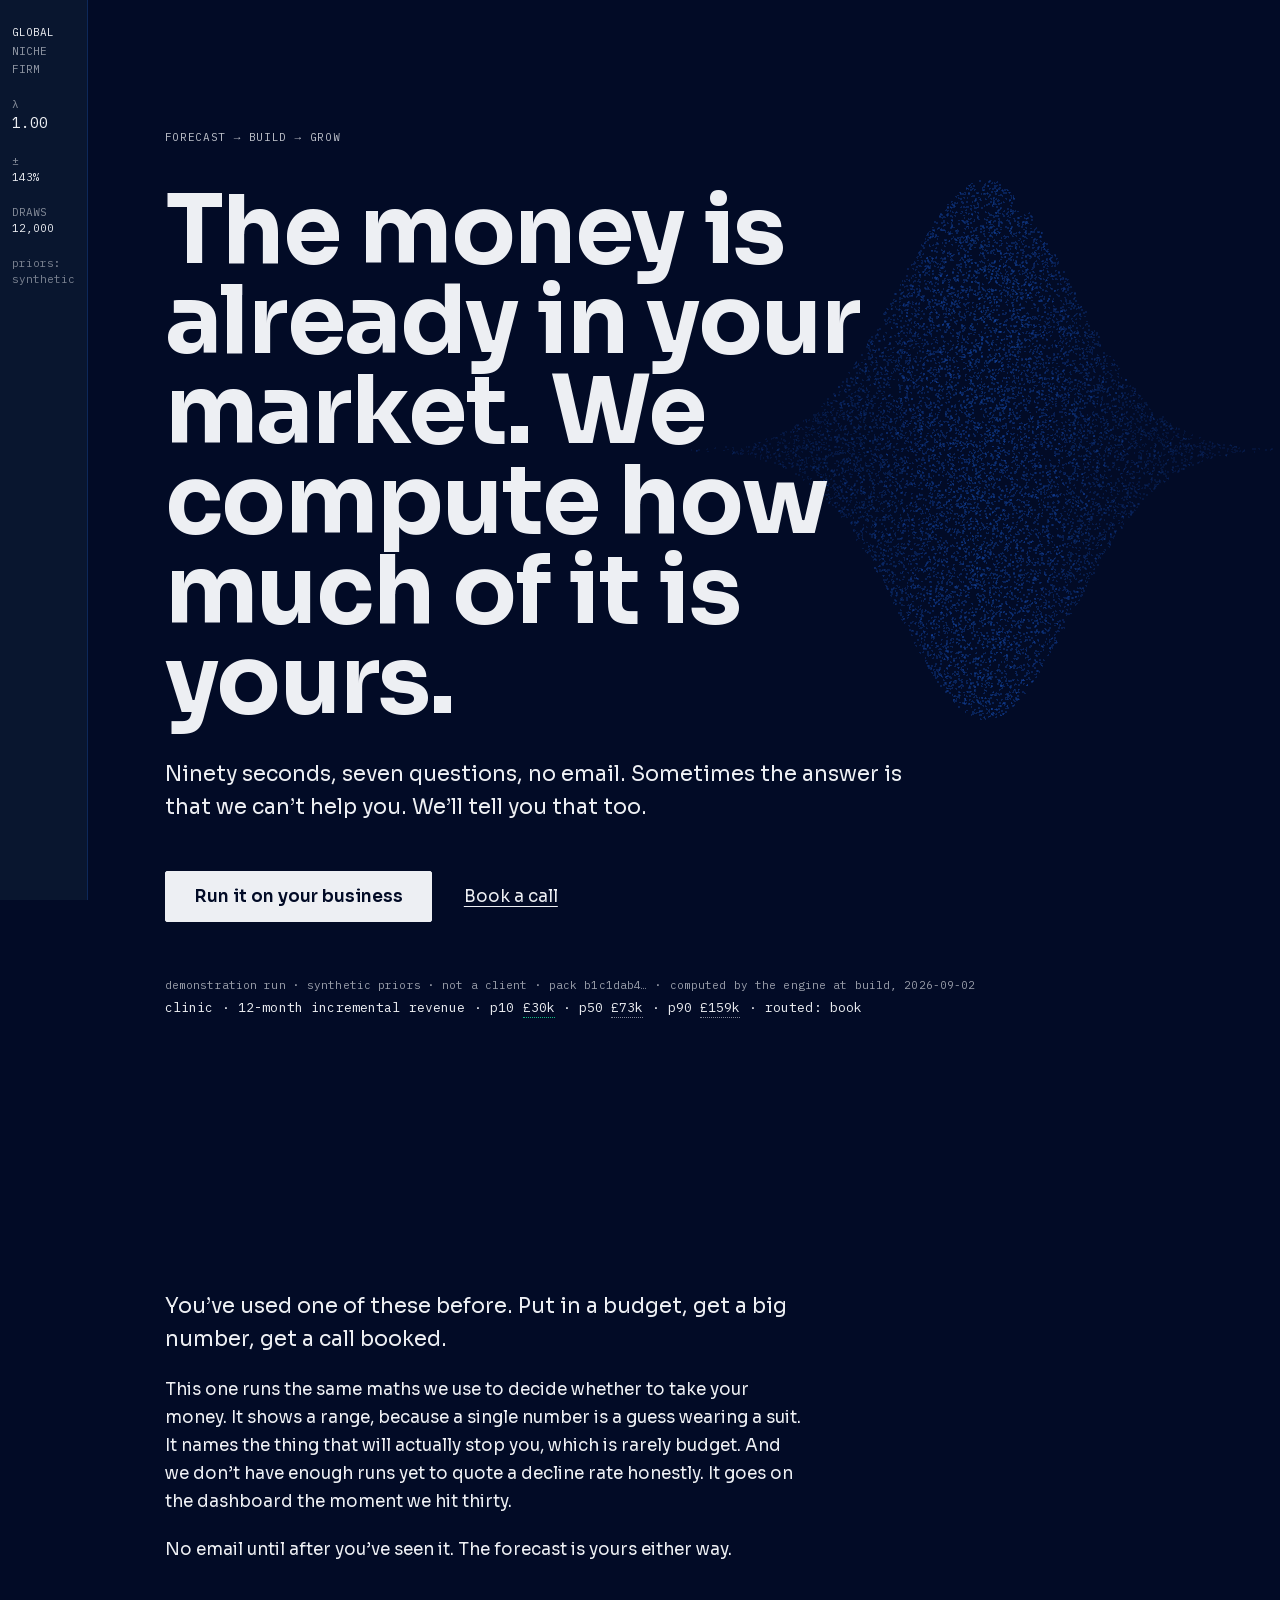
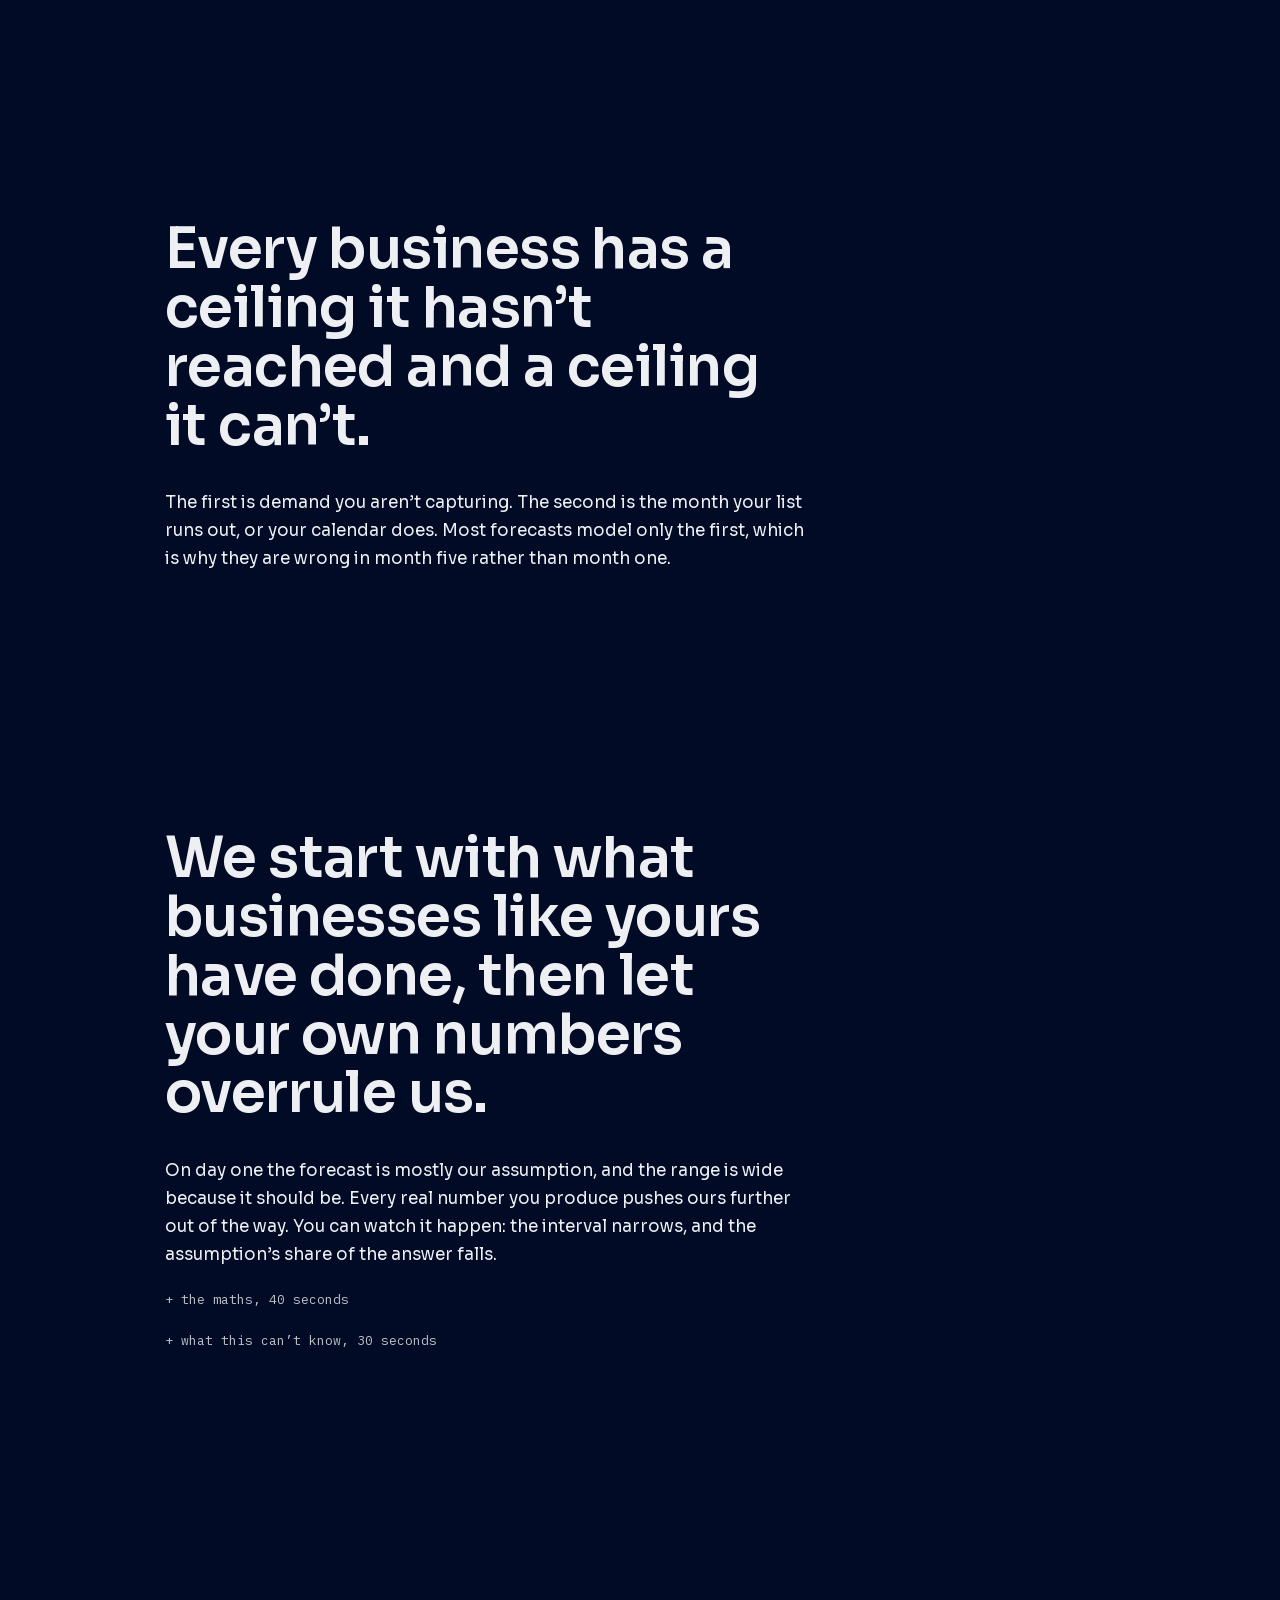
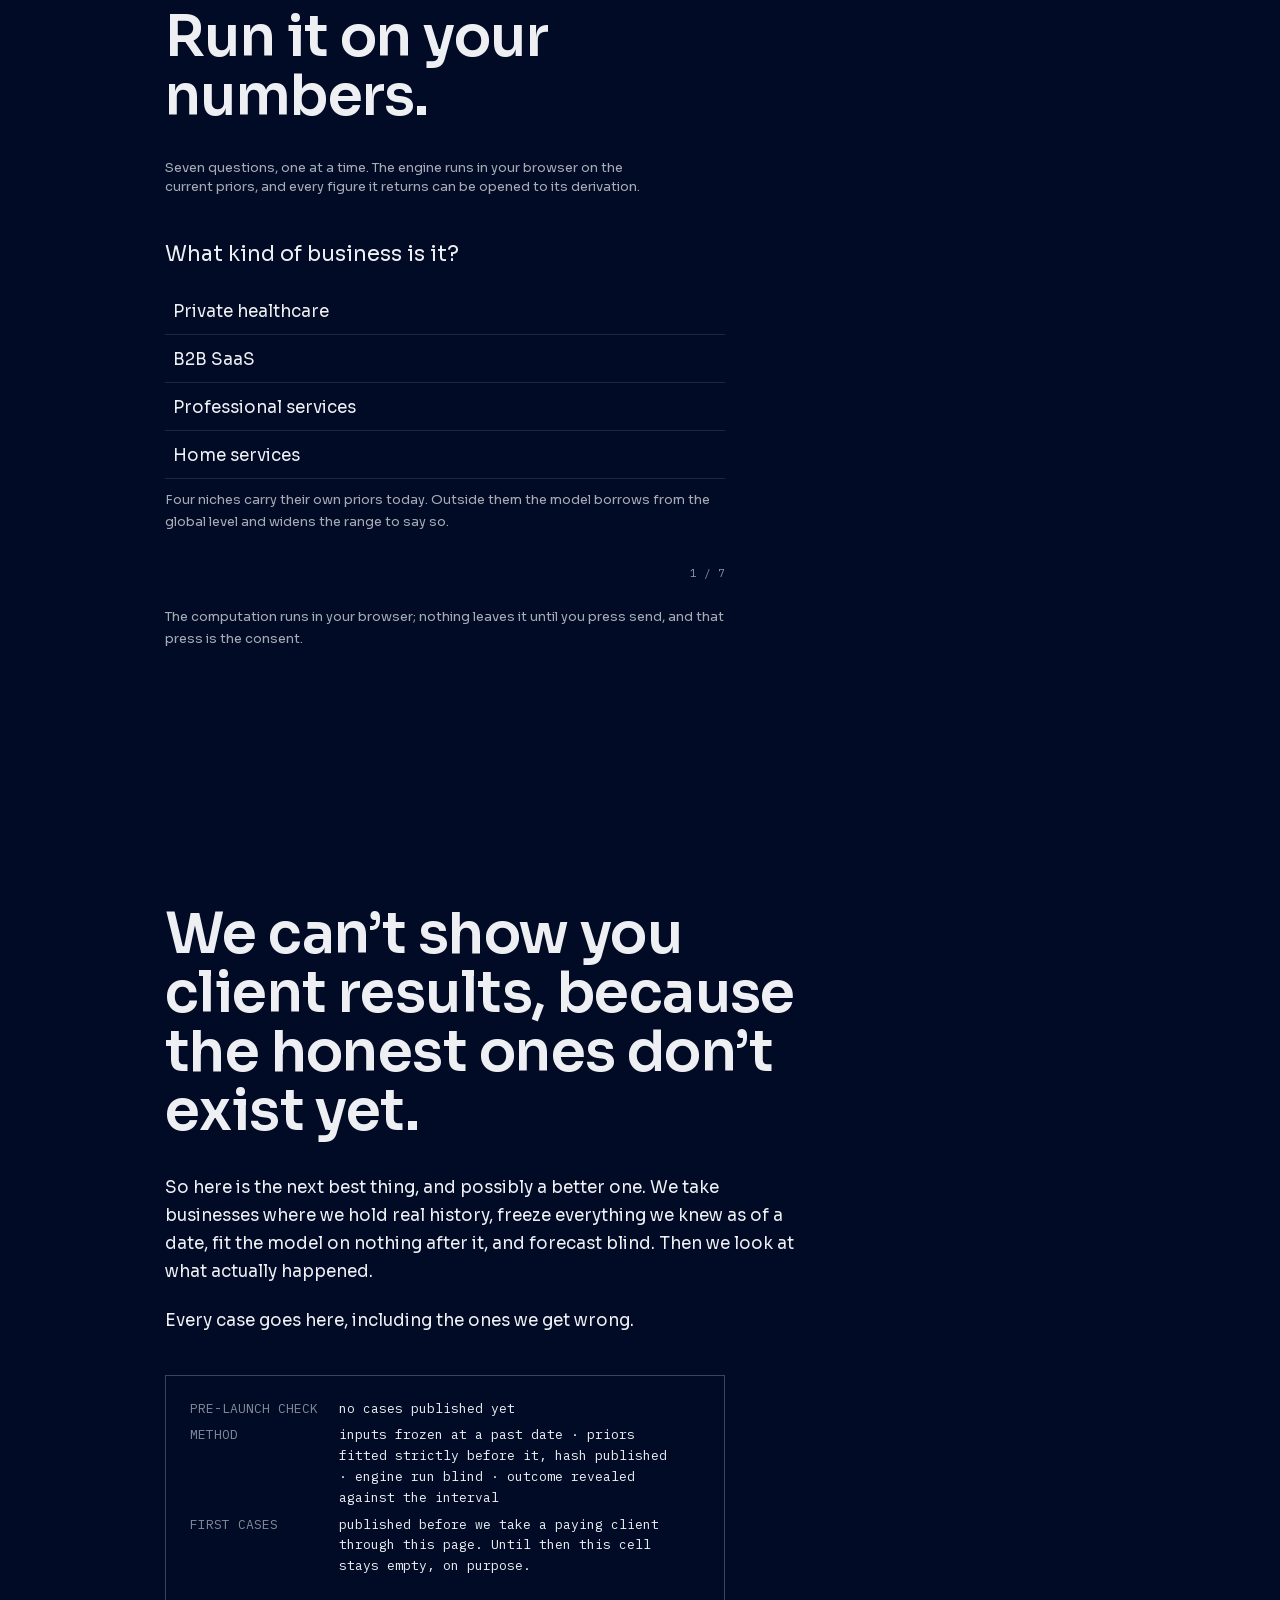
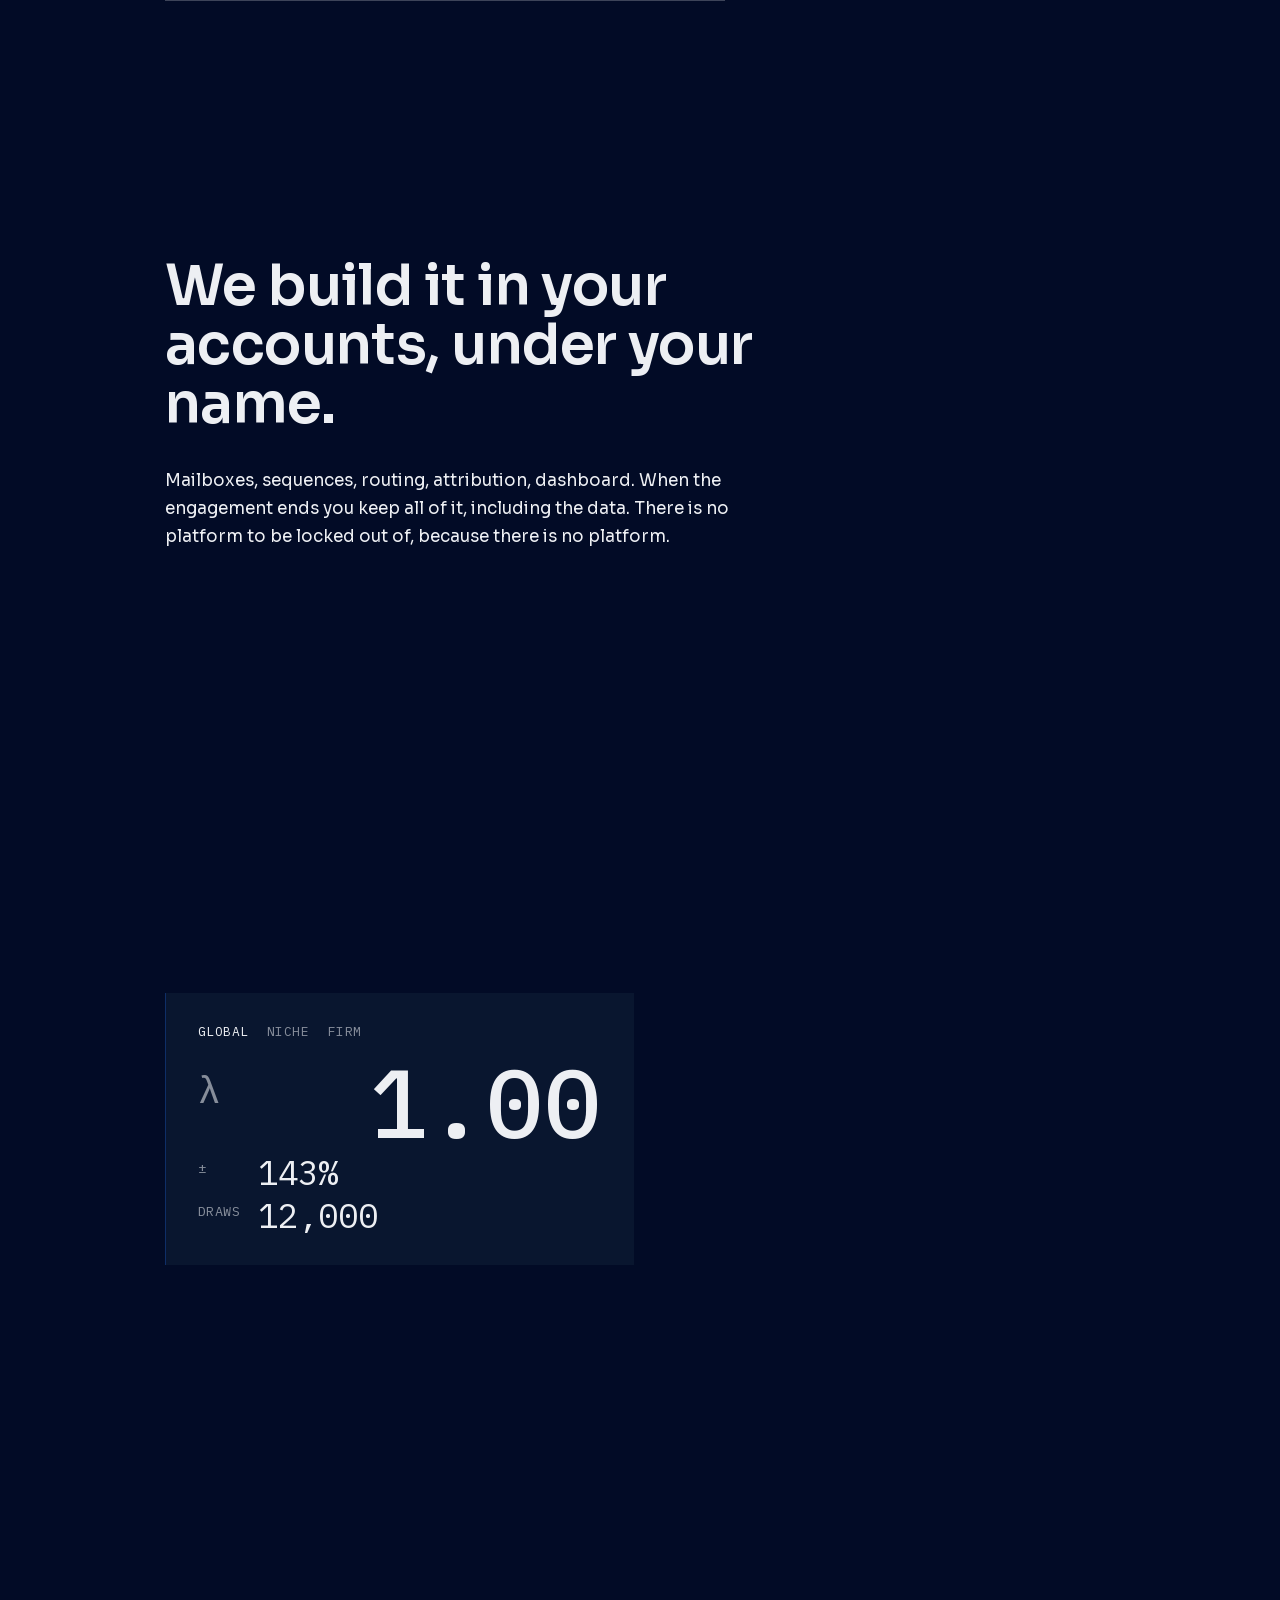
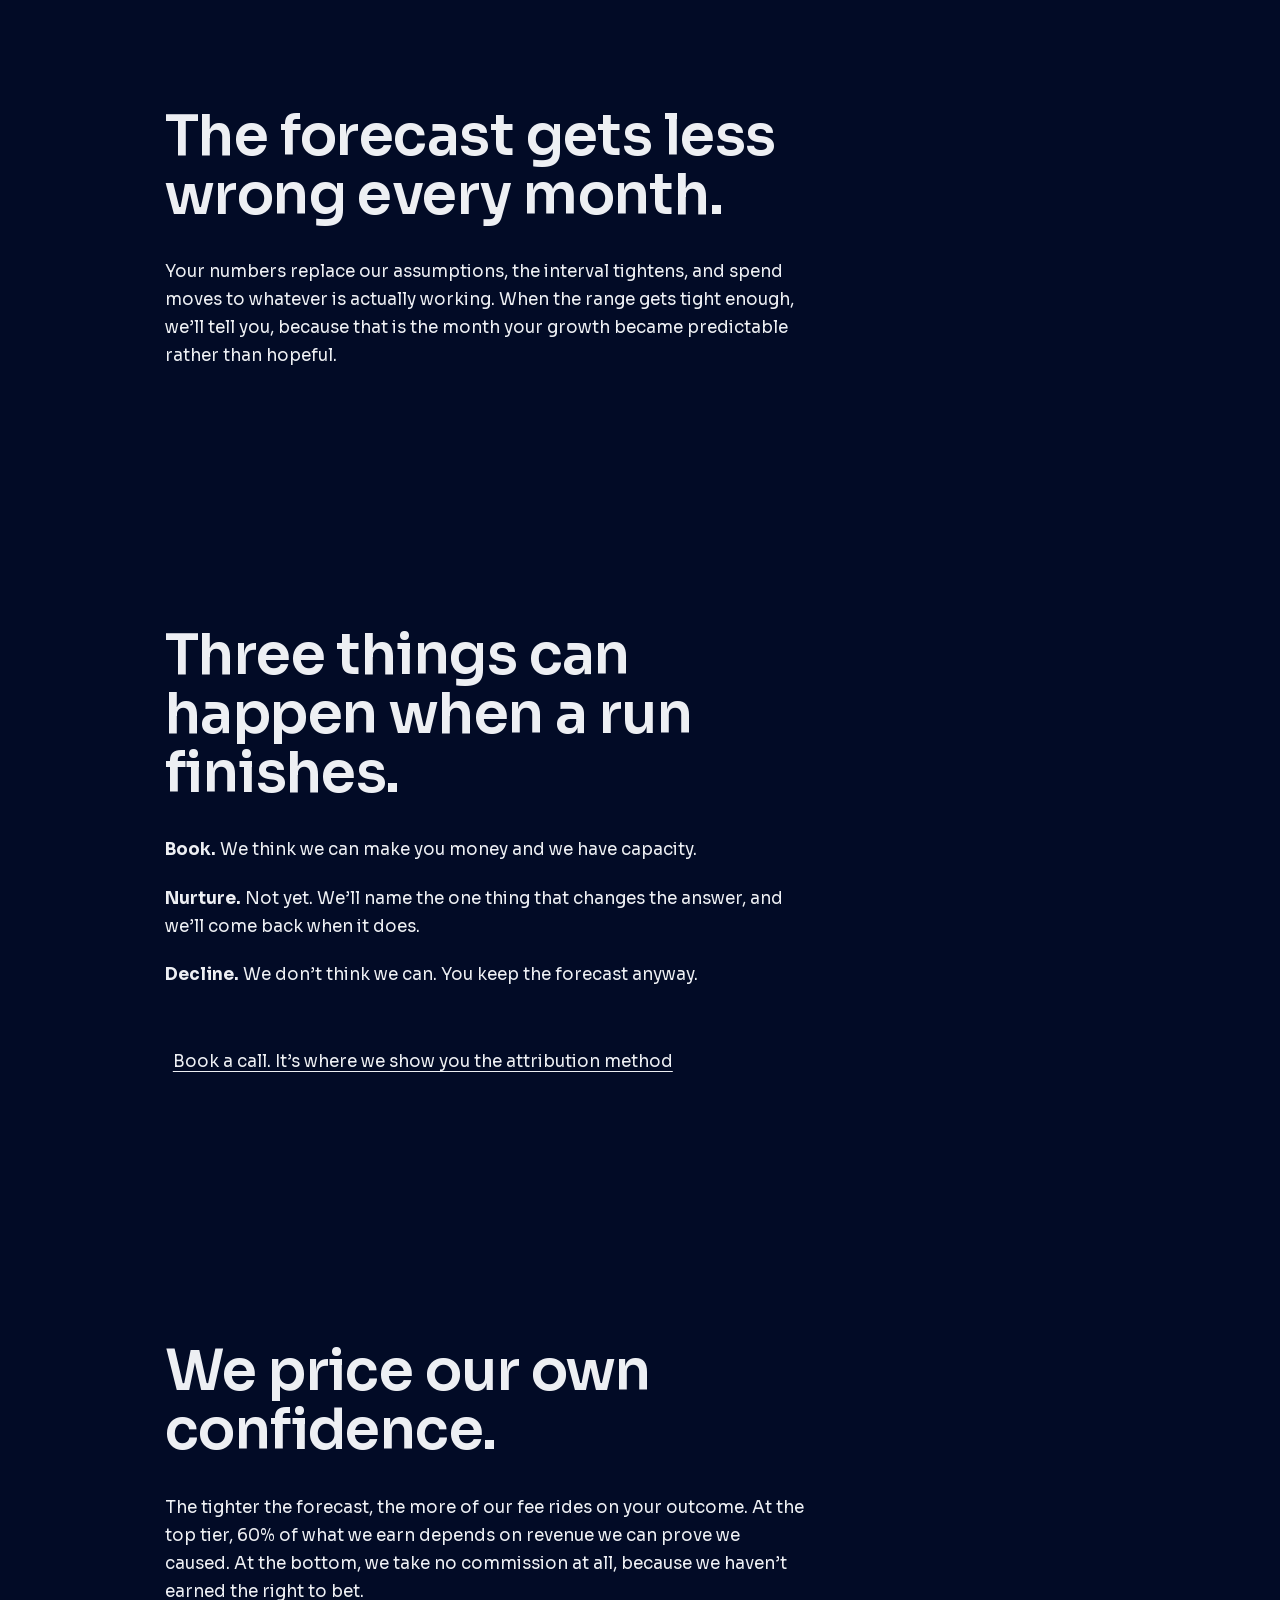
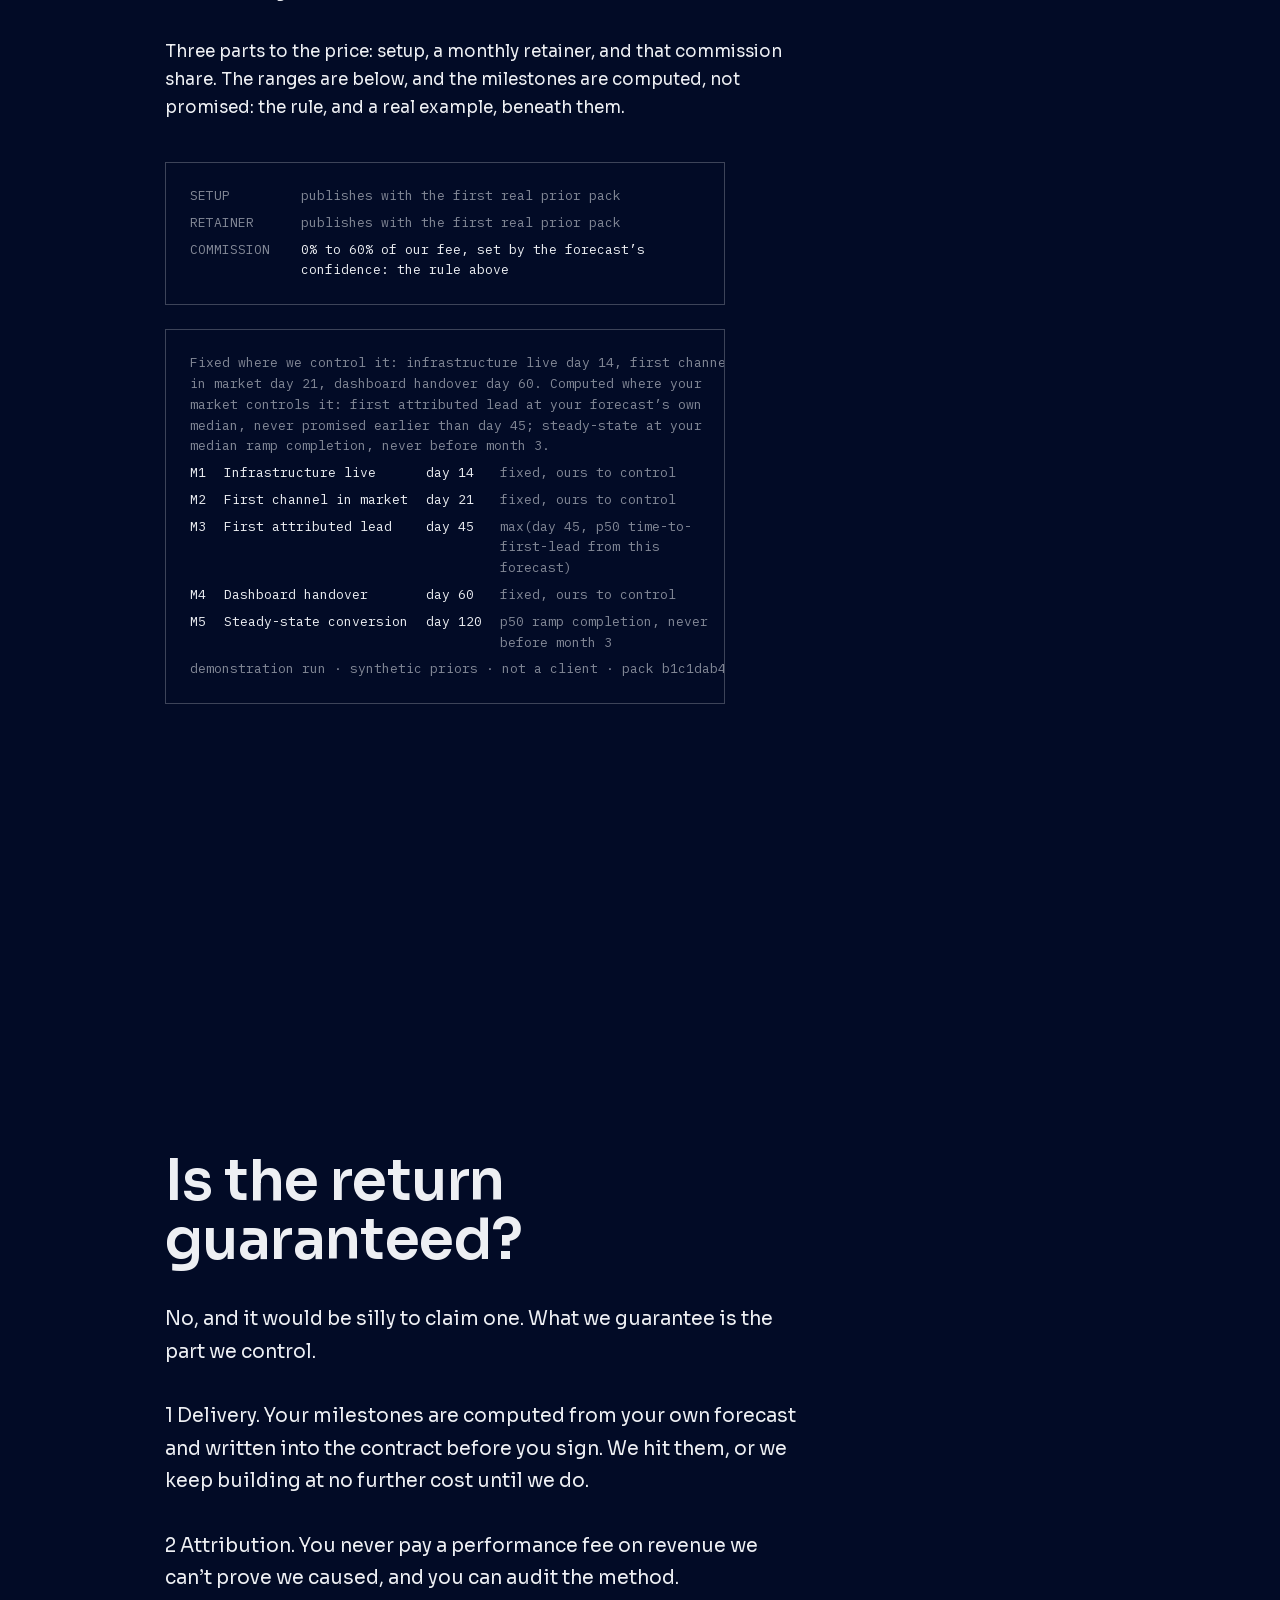
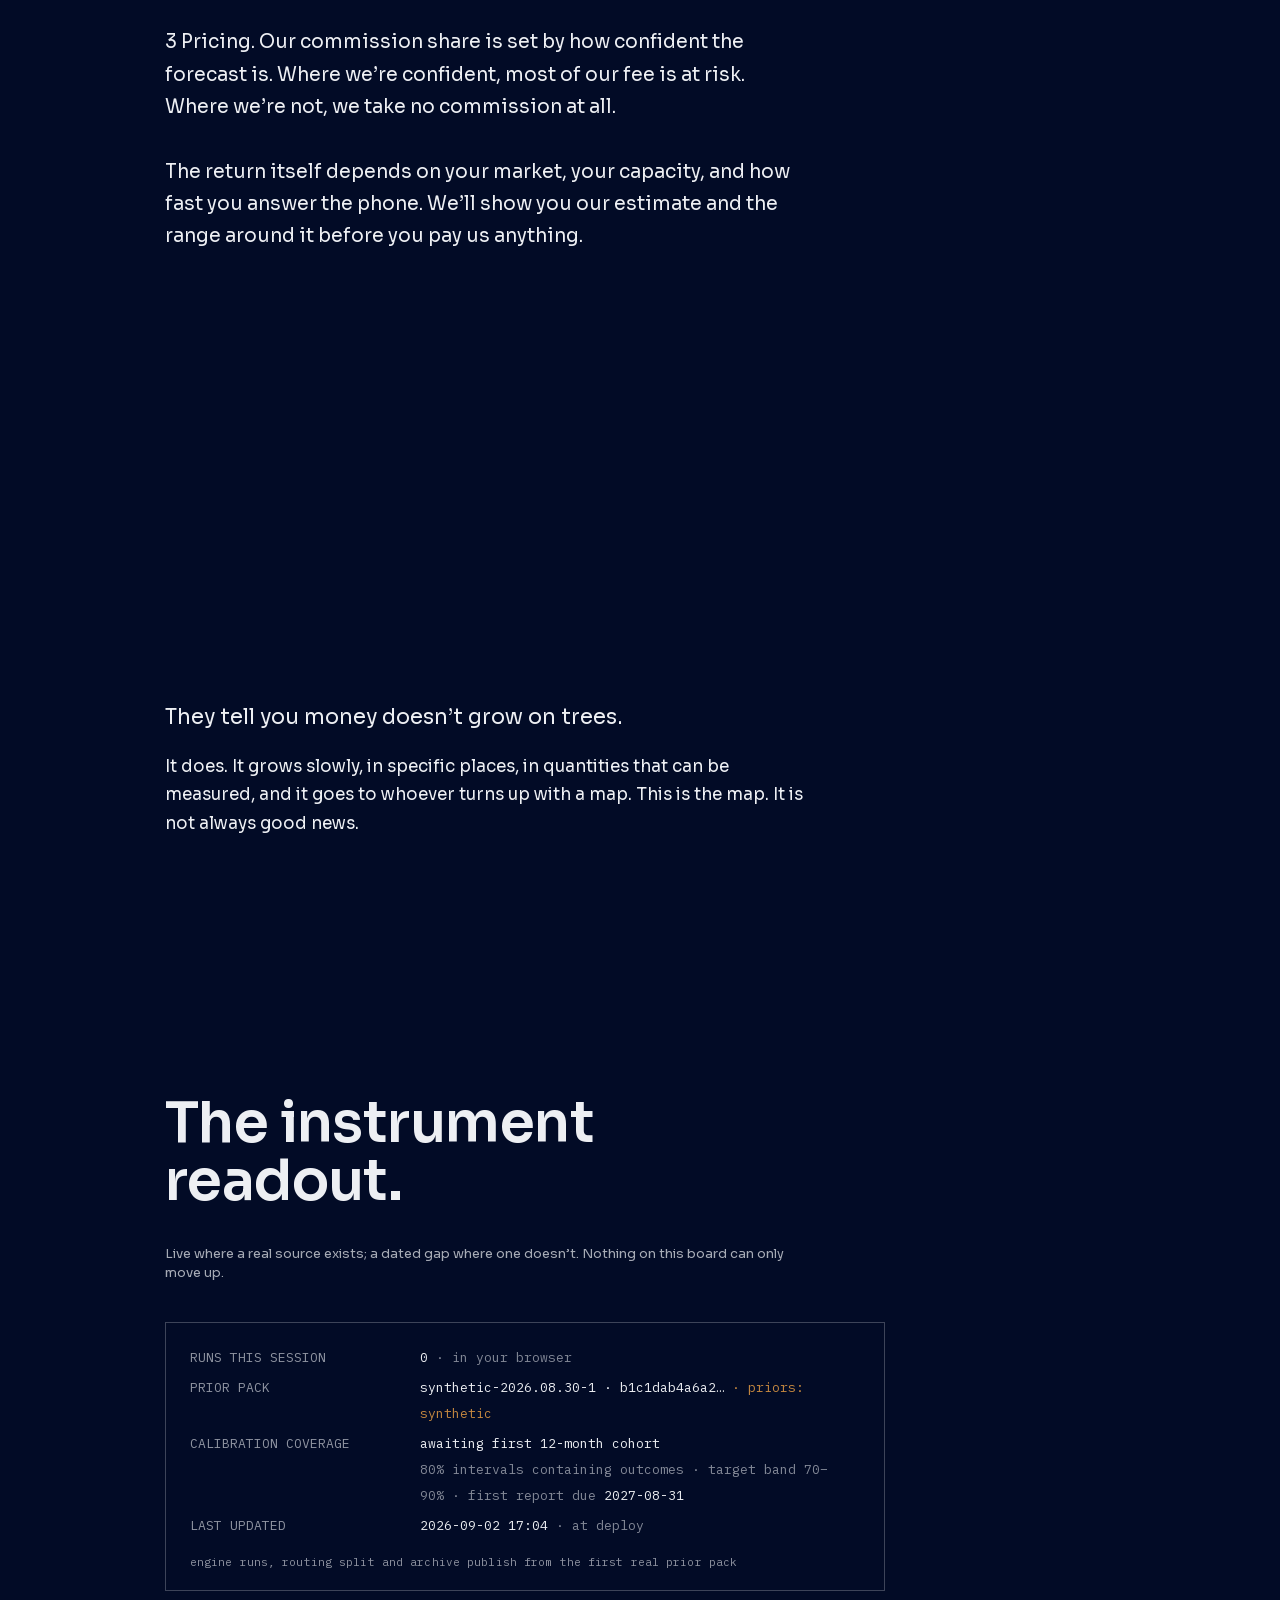
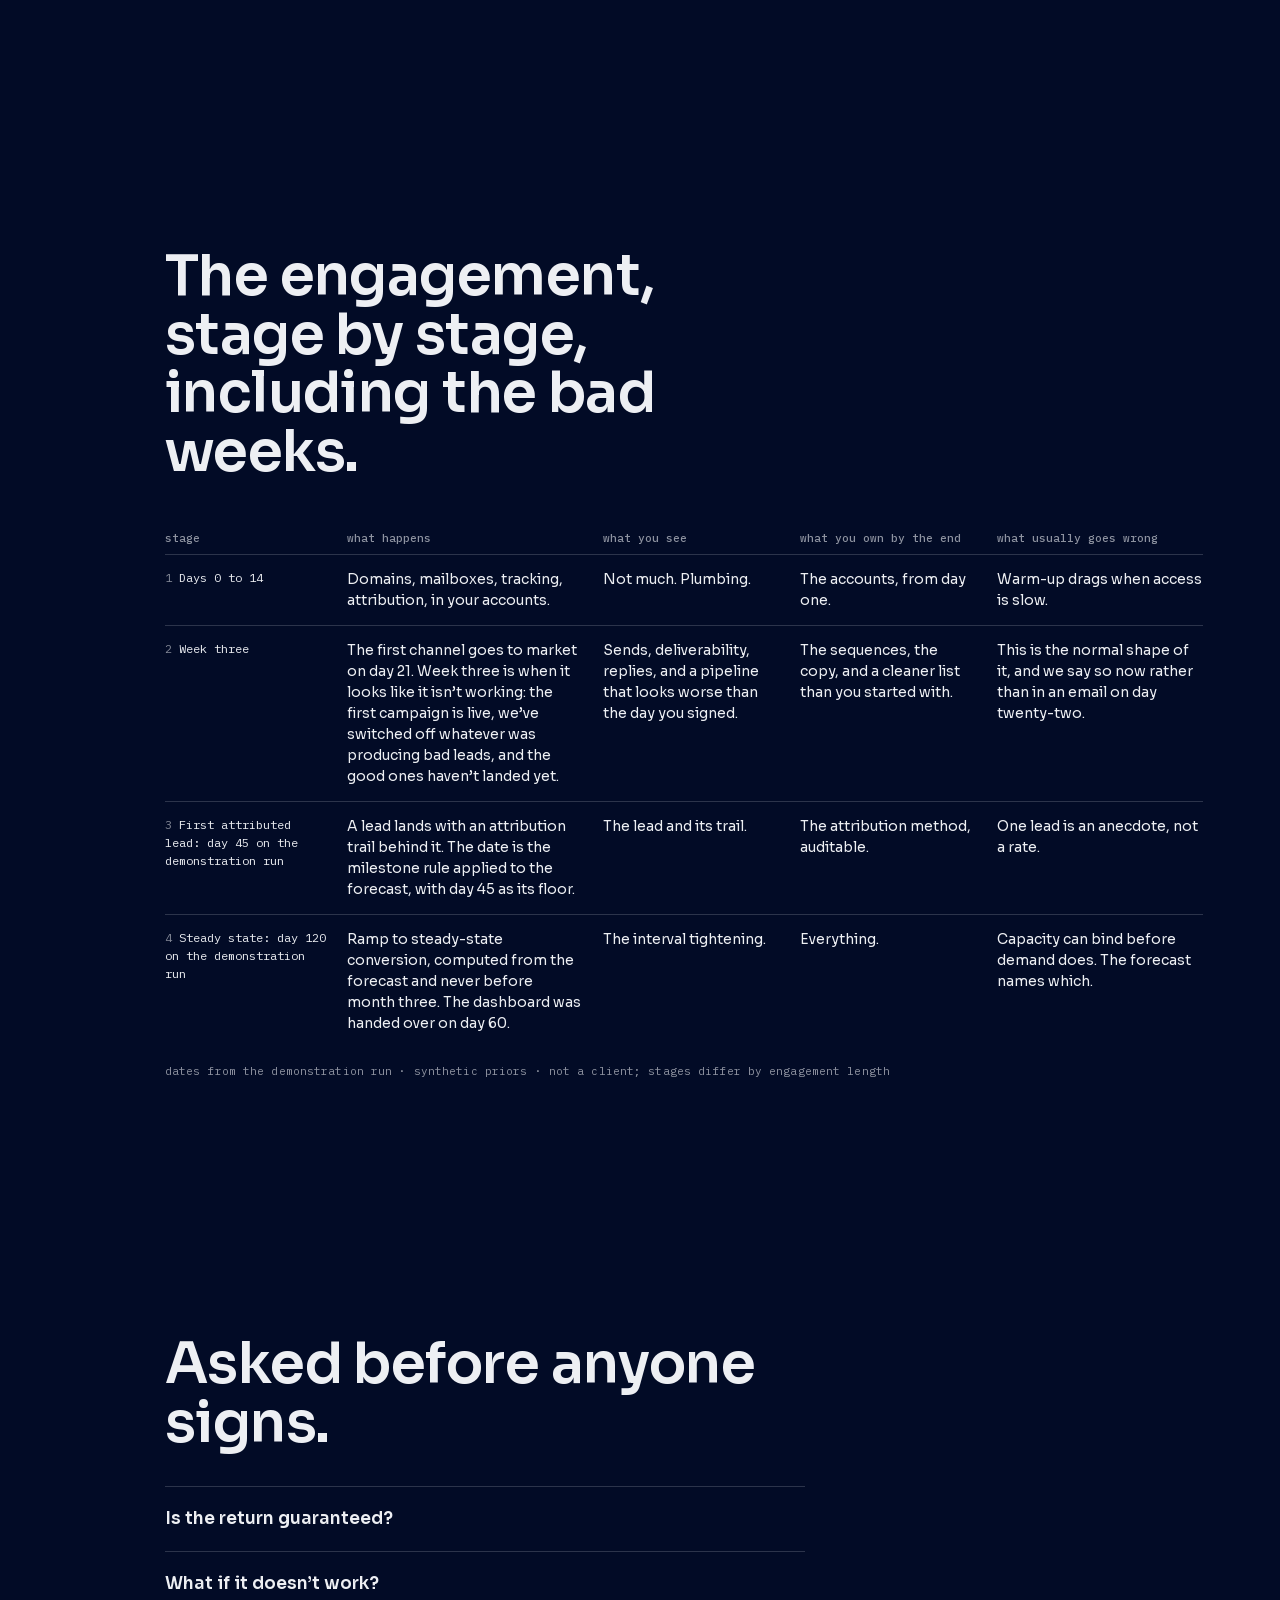
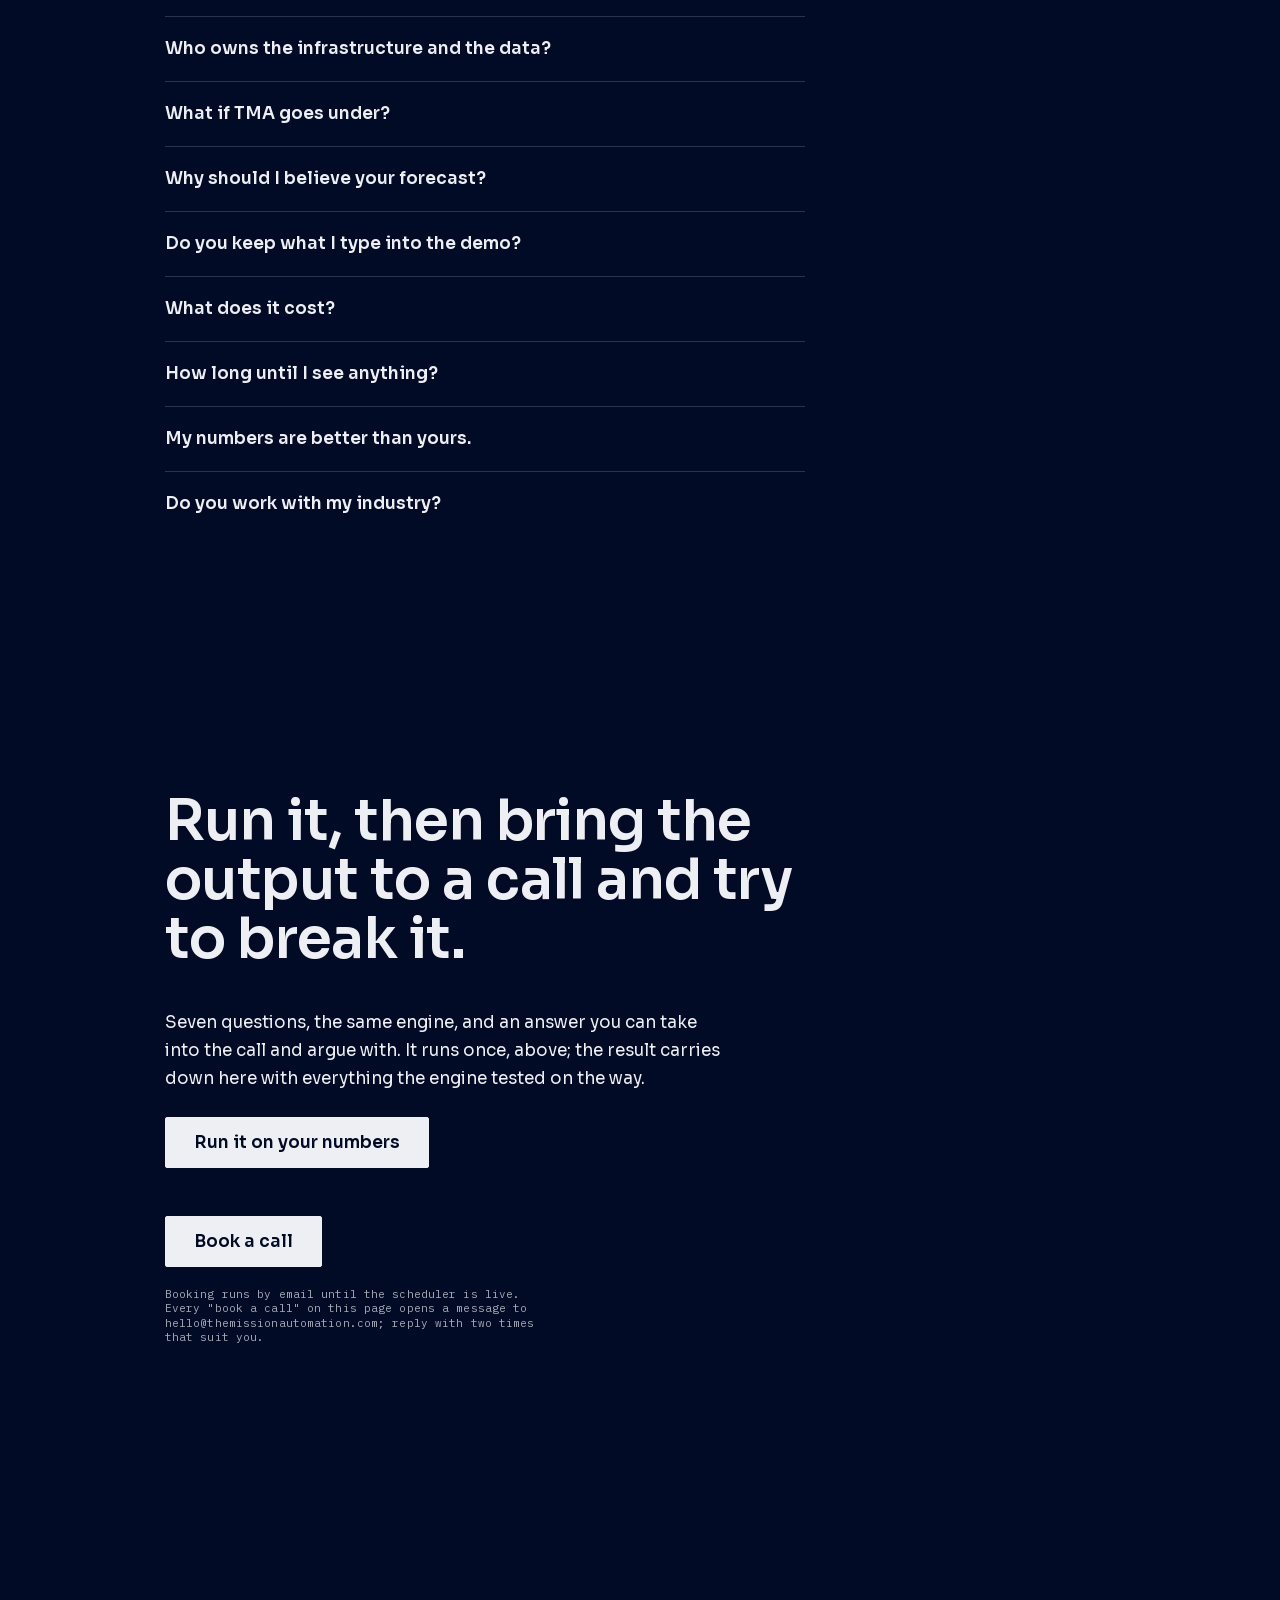
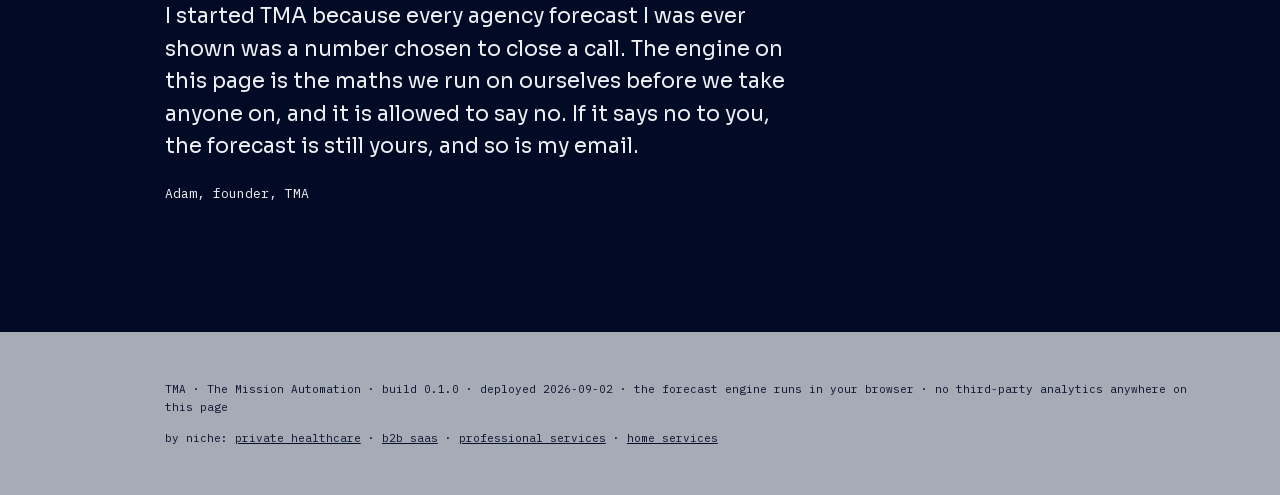
==== commit 9adce8b1: "TMA site preview build 2026-09-02b: one pack hash, smoother firm cloud" ====
--- a/index.html
+++ b/index.html
@@ -1,4 +1,4 @@
-<!DOCTYPE html><!--EIk4cRZzSfSGRNe5u18zn--><html lang="en-GB" class="__variable_bdb7b4 __variable_46fe82"><head><meta charSet="utf-8"/><meta name="viewport" content="width=device-width, initial-scale=1"/><link rel="stylesheet" href="/_next/static/css/10b21f4e5da28012.css" data-precedence="next"/><link rel="preload" as="script" fetchPriority="low" href="/_next/static/chunks/webpack-710f8259e39517b3.js"/><script src="/_next/static/chunks/87c73c54-24122e7b92478d00.js" async=""></script><script src="/_next/static/chunks/18-0d046d36ff029c06.js" async=""></script><script src="/_next/static/chunks/main-app-dcc02c7ad4c61ced.js" async=""></script><script src="/_next/static/chunks/664-6d821dc1aacb6b48.js" async=""></script><script src="/_next/static/chunks/69-b26f1c4e7852502a.js" async=""></script><script src="/_next/static/chunks/app/page-a769de56ad95979f.js" async=""></script><meta name="theme-color" content="#0B1730"/><title>TMA: the money is already in your market</title><meta name="description" content="The money is already in your market. We compute how much of it is yours. Ninety seconds, seven questions, no email. Sometimes the answer is that we can’t help you."/><meta property="og:title" content="TMA: the money is already in your market"/><meta property="og:description" content="The money is already in your market. We compute how much of it is yours. Ninety seconds, seven questions, no email. Sometimes the answer is that we can’t help you."/><meta property="og:site_name" content="TMA"/><meta property="og:image" content="https://sevenfourse01.github.io/og/site.png"/><meta name="twitter:card" content="summary_large_image"/><meta name="twitter:title" content="TMA: the money is already in your market"/><meta name="twitter:description" content="The money is already in your market. We compute how much of it is yours. Ninety seconds, seven questions, no email. Sometimes the answer is that we can’t help you."/><meta name="twitter:image" content="https://sevenfourse01.github.io/og/site.png"/><link rel="icon" href="/icon.svg?1edf593c181e1c40" type="image/svg+xml" sizes="any"/><script>document.documentElement.classList.add('js')</script><script src="/_next/static/chunks/polyfills-42372ed130431b0a.js" noModule=""></script></head><body><div hidden=""><!--$--><!--/$--></div><div class="cloud-layer" aria-hidden="true"><canvas></canvas></div><main><section id="s-hero" class="section hero" style="--section-ground:oklch(0.1600 0.0600 262);--section-text:#EDEFF3"><p class="hero__mark">FORECAST → BUILD → GROW</p><h1 class="display-xl" style="max-width:12ch">The money is already in your market. We compute how much of it is yours.</h1><p class="body-l hero__sub">Ninety seconds, seven questions, no email. Sometimes the answer is that we can’t help you. We’ll tell you that too.</p><div class="cloud-inline" aria-hidden="true"><canvas></canvas></div><div class="actions"><a class="btn" href="#s-demo-2">Run it on your business</a><a class="btn btn--quiet" href="mailto:hello@themissionautomation.com?subject=Book%20a%20call" rel="noopener">Book a call</a></div><div class="hero__replay"><p class="data" style="opacity:0.65;margin-bottom:8px">demonstration run · synthetic priors · not a client<!-- --> · pack <!-- -->b1c1dab4<!-- -->… · computed by the engine at build, <!-- -->2026-09-02</p><p class="data" style="font-size:13px">clinic · 12-month incremental revenue · p10<!-- --> <button type="button" class="prov num prov--first" aria-haspopup="dialog">£30k<span class="visually-hidden">: open where this number comes from</span></button> <!-- -->· p50<!-- --> <button type="button" class="prov num" aria-haspopup="dialog">£73k<span class="visually-hidden">: open where this number comes from</span></button> <!-- -->· p90<!-- --> <button type="button" class="prov num" aria-haspopup="dialog">£159k<span class="visually-hidden">: open where this number comes from</span></button> <!-- -->· routed: <!-- -->book</p></div></section><section id="s-unclaim" class="section " style="--section-ground:oklch(0.1650 0.0594 262);--section-text:#EDEFF3"><div class="prose"><p class="lead">You’ve used one of these before. Put in a budget, get a big number, get a call booked.</p><p>This one runs the same maths we use to decide whether to take your money. It shows a range, because a single number is a guess wearing a suit. It names the thing that will actually stop you, which is rarely budget. And<!-- --> <!-- -->we don’t have enough runs yet to quote a decline rate honestly. It goes on the dashboard the moment we hit thirty.</p><p>No email until after you’ve seen it. The forecast is yours either way.</p></div></section><section id="s-predict" class="section " style="--section-ground:oklch(0.1850 0.0569 262);--section-text:#EDEFF3"><div class="prose"><h2 class="display-l">Every business has a ceiling it hasn’t reached and a ceiling it can’t.</h2><p>The first is demand you aren’t capturing. The second is the month your list runs out, or your calendar does. Most forecasts model only the first, which is why they are wrong in month five rather than month one.</p></div></section><section id="s-mechanism" class="section " style="--section-ground:oklch(0.2800 0.0500 262);--section-text:#EDEFF3"><div class="prose"><h2 class="display-l">We start with what businesses like yours have done, then let your own numbers overrule us.</h2><p>On day one the forecast is mostly our assumption, and the range is wide because it should be. Every real number you produce pushes ours further out of the way. You can watch it happen: the interval narrows, and the assumption’s share of the answer falls.</p><details class="expand"><summary>the maths, 40 seconds</summary><div><p>Each rate in the funnel starts as a prior fitted at three levels: every engagement, businesses like yours, then you. The prior enters as pseudo-observations, evidence with a stated weight rather than an opinion. Every real number you produce is combined with it by conjugate update, and the prior’s share of the answer, λ on the rail, falls as your own data accumulates. Nothing is overwritten; it is outweighed.</p><p class="data" style="margin-top:12px">from the demonstration run above<!-- -->: the <!-- -->global<!-- -->-level prior on the headline figure is worth about<!-- --> <!-- -->45<!-- --> observations and currently carries λ <!-- -->1.00<!-- --> of the answer.</p></div></details><details class="expand"><summary>what this can’t know, 30 seconds</summary><div><p>It can’t know whether your offer converts until it has watched it try. It can’t see a competitor undercutting you next quarter, a key hire leaving, or a regulator changing the rules. It treats your market as it behaved in the window the priors were fitted on. Where your niche isn’t one of the ones we hold priors for, it borrows from the global level and widens the range to say so. Everything it can’t know shows up as width, not as silence.</p></div></details></div></section><section id="s-demo-2" class="section " style="--section-ground:oklch(0.3600 0.0450 262);--section-text:#EDEFF3"><div class="prose"><h2 class="display-l">Run it on your numbers.</h2><p class="caption" style="opacity:0.7;max-width:48ch">Seven questions, one at a time. The engine runs in your browser on the current priors, and every figure it returns can be opened to its derivation.</p></div><div class="js-only" style="margin-top:40px"><div class="demo" id="demo-root" tabindex="-1"><p class="visually-hidden" role="status" aria-live="polite"></p><form><div class="demo__step"><fieldset style="border:none"><legend class="demo__label">What kind of business is it?</legend><div class="demo__nichelist"><button type="button">Private healthcare</button><button type="button">B2B SaaS</button><button type="button">Professional services</button><button type="button">Home services</button></div><p class="demo__hint">Four niches carry their own priors today. Outside them the model borrows from the global level and widens the range to say so.</p></fieldset></div><div class="demo__nav"><span class="demo__progress">1<!-- --> / <!-- -->7</span></div></form><p class="demo__hint" style="margin-top:24px">The computation runs in your browser; nothing leaves it until you press send, and that press is the consent.</p></div></div><noscript><p>The forecast is computed in your browser, not on a server, so this part needs JavaScript. Everything else on the page reads without it.</p></noscript></section><section id="s-evidence" class="section " style="--section-ground:oklch(0.3800 0.0425 262);--section-text:#EDEFF3"><div class="prose"><h2 class="display-l">We can’t show you client results, because the honest ones don’t exist yet.</h2><p>So here is the next best thing, and possibly a better one. We take businesses where we hold real history, freeze everything we knew as of a date, fit the model on nothing after it, and forecast blind. Then we look at what actually happened.</p><p>Every case goes here, including the ones we get wrong.</p></div><div class="datacard" style="margin-top:40px"><table><tbody><tr><td class="dim">PRE-LAUNCH CHECK</td><td>no cases published yet</td></tr><tr><td class="dim">METHOD</td><td style="white-space:normal;max-width:44ch">inputs frozen at a past date · priors fitted strictly before it, hash published · engine run blind · outcome revealed against the interval</td></tr><tr><td class="dim">FIRST CASES</td><td class="wrap">published before we take a paying client through this page. Until then this cell stays empty, on purpose.</td></tr></tbody></table></div></section><section id="s-build" class="section " style="--section-ground:oklch(0.4143 0.0382 262);--section-text:#EDEFF3"><div class="prose"><h2 class="display-l">We build it in your accounts, under your name.</h2><p>Mailboxes, sequences, routing, attribution, dashboard. When the engagement ends you keep all of it, including the data. There is no platform to be locked out of, because there is no platform.</p></div></section><section id="s-descent" class="section section--descent" style="--section-ground:oklch(0.5450 0.0275 262);--section-text:#EDEFF3"><div class="descent"><div class="descent__readout" aria-label="forecast instrument readout, large"><p class="descent__scale"><span>GLOBAL</span><span>NICHE</span><span class="on">FIRM</span></p><p class="descent__lambda num"><span class="descent__key">λ</span>0.35</p><p class="descent__row num"><span class="descent__key">±</span>80%</p><p class="descent__row num"><span class="descent__key">DRAWS</span></p></div><div class="cloud-inline" aria-hidden="true"><canvas></canvas></div></div></section><section id="s-grow" class="section " style="--section-ground:oklch(0.7420 0.0145 262);--section-text:#0B1730"><div class="prose"><h2 class="display-l">The forecast gets less wrong every month.</h2><p>Your numbers replace our assumptions, the interval tightens, and spend moves to whatever is actually working. When the range gets tight enough, we’ll tell you, because that is the month your growth became predictable rather than hopeful.</p></div></section><section id="s-routing" class="section " style="--section-ground:oklch(0.8520 0.0120 262);--section-text:#0B1730"><div class="prose"><h2 class="display-l">Three things can happen when a run finishes.</h2><p><strong>Book.</strong> We think we can make you money and we have capacity.</p><p><strong>Nurture.</strong> Not yet. We’ll name the one thing that changes the answer, and we’ll come back when it does.</p><p><strong>Decline.</strong> We don’t think we can. You keep the forecast anyway.</p><div class="actions"><a class="btn btn--quiet" href="mailto:hello@themissionautomation.com?subject=Book%20a%20call" rel="noopener">Book a call. It’s where we show you the attribution method</a></div></div></section><section id="s-deal" class="section " style="--section-ground:oklch(0.9400 0.0100 262);--section-text:#0B1730"><div class="prose"><h2 class="display-l">We price our own confidence.</h2><p>The tighter the forecast, the more of our fee rides on your outcome. <!-- -->At the top tier, 60% of what we earn depends on revenue we can prove we caused. At the bottom, we take no commission at all, because we haven’t earned the right to bet.</p><p style="margin-top:32px">Three parts to the price: setup, a monthly retainer, and that commission share. The ranges are below, and the milestones are computed, not promised: the rule, and a real example, beneath them.</p></div><div style="margin-top:40px"><div class="datacard"><table><caption class="visually-hidden">the three parts of the price</caption><tbody><tr><th scope="row" class="dim">SETUP</th><td class="wrap"><span class="dim">publishes with the first real prior pack</span></td></tr><tr><th scope="row" class="dim">RETAINER</th><td class="wrap"><span class="dim">publishes with the first real prior pack</span></td></tr><tr><th scope="row" class="dim">COMMISSION</th><td class="wrap">0% to 60% of our fee, set by the forecast’s confidence: the rule above</td></tr></tbody></table></div></div><div style="margin-top:24px"><div class="datacard"><table><tbody><tr><td class="dim wrap" colSpan="4" style="white-space:normal;max-width:46ch">Fixed where we control it: infrastructure live day 14, first channel in market day 21, dashboard handover day 60. Computed where your market controls it: first attributed lead at your forecast’s own median, never promised earlier than day 45; steady-state at your median ramp completion, never before month 3.</td></tr><tr><th scope="row">M1</th><td>Infrastructure live</td><td>day 14</td><td class="dim wrap">fixed, ours to control</td></tr><tr><th scope="row">M2</th><td>First channel in market</td><td>day 21</td><td class="dim wrap">fixed, ours to control</td></tr><tr><th scope="row">M3</th><td>First attributed lead</td><td>day 45</td><td class="dim wrap">max(day 45, p50 time-to-first-lead from this forecast)</td></tr><tr><th scope="row">M4</th><td>Dashboard handover</td><td>day 60</td><td class="dim wrap">fixed, ours to control</td></tr><tr><th scope="row">M5</th><td>Steady-state conversion</td><td>day 120</td><td class="dim wrap">p50 ramp completion, never before month 3</td></tr><tr><td class="dim" colSpan="4">demonstration run · synthetic priors · not a client<!-- --> · pack <!-- -->b1c1dab4<!-- -->…</td></tr></tbody></table></div></div></section><section id="s-guarantee" class="section section--guarantee" style="--section-ground:oklch(0.9400 0.0100 262);--section-text:#0B1730"><div class="prose"><h2 class="display-l">Is the return guaranteed?</h2><p class="guarantee-text">No, and it would be silly to claim one. What we guarantee is the part we control.
+<!DOCTYPE html><!--0Cd71whK7p5HqUxAgKvKW--><html lang="en-GB" class="__variable_bdb7b4 __variable_46fe82"><head><meta charSet="utf-8"/><meta name="viewport" content="width=device-width, initial-scale=1"/><link rel="stylesheet" href="/_next/static/css/10b21f4e5da28012.css" data-precedence="next"/><link rel="preload" as="script" fetchPriority="low" href="/_next/static/chunks/webpack-710f8259e39517b3.js"/><script src="/_next/static/chunks/87c73c54-24122e7b92478d00.js" async=""></script><script src="/_next/static/chunks/18-0d046d36ff029c06.js" async=""></script><script src="/_next/static/chunks/main-app-dcc02c7ad4c61ced.js" async=""></script><script src="/_next/static/chunks/664-6d821dc1aacb6b48.js" async=""></script><script src="/_next/static/chunks/69-f278201ab39dfcd1.js" async=""></script><script src="/_next/static/chunks/app/page-4381ccb66817045f.js" async=""></script><meta name="theme-color" content="#0B1730"/><title>TMA: the money is already in your market</title><meta name="description" content="The money is already in your market. We compute how much of it is yours. Ninety seconds, seven questions, no email. Sometimes the answer is that we can’t help you."/><meta property="og:title" content="TMA: the money is already in your market"/><meta property="og:description" content="The money is already in your market. We compute how much of it is yours. Ninety seconds, seven questions, no email. Sometimes the answer is that we can’t help you."/><meta property="og:site_name" content="TMA"/><meta property="og:image" content="https://sevenfourse01.github.io/og/site.png"/><meta name="twitter:card" content="summary_large_image"/><meta name="twitter:title" content="TMA: the money is already in your market"/><meta name="twitter:description" content="The money is already in your market. We compute how much of it is yours. Ninety seconds, seven questions, no email. Sometimes the answer is that we can’t help you."/><meta name="twitter:image" content="https://sevenfourse01.github.io/og/site.png"/><link rel="icon" href="/icon.svg?1edf593c181e1c40" type="image/svg+xml" sizes="any"/><script>document.documentElement.classList.add('js')</script><script src="/_next/static/chunks/polyfills-42372ed130431b0a.js" noModule=""></script></head><body><div hidden=""><!--$--><!--/$--></div><div class="cloud-layer" aria-hidden="true"><canvas></canvas></div><main><section id="s-hero" class="section hero" style="--section-ground:oklch(0.1600 0.0600 262);--section-text:#EDEFF3"><p class="hero__mark">FORECAST → BUILD → GROW</p><h1 class="display-xl" style="max-width:12ch">The money is already in your market. We compute how much of it is yours.</h1><p class="body-l hero__sub">Ninety seconds, seven questions, no email. Sometimes the answer is that we can’t help you. We’ll tell you that too.</p><div class="cloud-inline" aria-hidden="true"><canvas></canvas></div><div class="actions"><a class="btn" href="#s-demo-2">Run it on your business</a><a class="btn btn--quiet" href="mailto:hello@themissionautomation.com?subject=Book%20a%20call" rel="noopener">Book a call</a></div><div class="hero__replay"><p class="data" style="opacity:0.65;margin-bottom:8px">demonstration run · synthetic priors · not a client<!-- --> · pack <!-- -->b1c1dab4<!-- -->… · computed by the engine at build, <!-- -->2026-09-02</p><p class="data" style="font-size:13px">clinic · 12-month incremental revenue · p10<!-- --> <button type="button" class="prov num prov--first" aria-haspopup="dialog">£30k<span class="visually-hidden">: open where this number comes from</span></button> <!-- -->· p50<!-- --> <button type="button" class="prov num" aria-haspopup="dialog">£73k<span class="visually-hidden">: open where this number comes from</span></button> <!-- -->· p90<!-- --> <button type="button" class="prov num" aria-haspopup="dialog">£159k<span class="visually-hidden">: open where this number comes from</span></button> <!-- -->· routed: <!-- -->book</p></div></section><section id="s-unclaim" class="section " style="--section-ground:oklch(0.1650 0.0594 262);--section-text:#EDEFF3"><div class="prose"><p class="lead">You’ve used one of these before. Put in a budget, get a big number, get a call booked.</p><p>This one runs the same maths we use to decide whether to take your money. It shows a range, because a single number is a guess wearing a suit. It names the thing that will actually stop you, which is rarely budget. And<!-- --> <!-- -->we don’t have enough runs yet to quote a decline rate honestly. It goes on the dashboard the moment we hit thirty.</p><p>No email until after you’ve seen it. The forecast is yours either way.</p></div></section><section id="s-predict" class="section " style="--section-ground:oklch(0.1850 0.0569 262);--section-text:#EDEFF3"><div class="prose"><h2 class="display-l">Every business has a ceiling it hasn’t reached and a ceiling it can’t.</h2><p>The first is demand you aren’t capturing. The second is the month your list runs out, or your calendar does. Most forecasts model only the first, which is why they are wrong in month five rather than month one.</p></div></section><section id="s-mechanism" class="section " style="--section-ground:oklch(0.2800 0.0500 262);--section-text:#EDEFF3"><div class="prose"><h2 class="display-l">We start with what businesses like yours have done, then let your own numbers overrule us.</h2><p>On day one the forecast is mostly our assumption, and the range is wide because it should be. Every real number you produce pushes ours further out of the way. You can watch it happen: the interval narrows, and the assumption’s share of the answer falls.</p><details class="expand"><summary>the maths, 40 seconds</summary><div><p>Each rate in the funnel starts as a prior fitted at three levels: every engagement, businesses like yours, then you. The prior enters as pseudo-observations, evidence with a stated weight rather than an opinion. Every real number you produce is combined with it by conjugate update, and the prior’s share of the answer, λ on the rail, falls as your own data accumulates. Nothing is overwritten; it is outweighed.</p><p class="data" style="margin-top:12px">from the demonstration run above<!-- -->: the <!-- -->global<!-- -->-level prior on the headline figure is worth about<!-- --> <!-- -->45<!-- --> observations and currently carries λ <!-- -->1.00<!-- --> of the answer.</p></div></details><details class="expand"><summary>what this can’t know, 30 seconds</summary><div><p>It can’t know whether your offer converts until it has watched it try. It can’t see a competitor undercutting you next quarter, a key hire leaving, or a regulator changing the rules. It treats your market as it behaved in the window the priors were fitted on. Where your niche isn’t one of the ones we hold priors for, it borrows from the global level and widens the range to say so. Everything it can’t know shows up as width, not as silence.</p></div></details></div></section><section id="s-demo-2" class="section " style="--section-ground:oklch(0.3600 0.0450 262);--section-text:#EDEFF3"><div class="prose"><h2 class="display-l">Run it on your numbers.</h2><p class="caption" style="opacity:0.7;max-width:48ch">Seven questions, one at a time. The engine runs in your browser on the current priors, and every figure it returns can be opened to its derivation.</p></div><div class="js-only" style="margin-top:40px"><div class="demo" id="demo-root" tabindex="-1"><p class="visually-hidden" role="status" aria-live="polite"></p><form><div class="demo__step"><fieldset style="border:none"><legend class="demo__label">What kind of business is it?</legend><div class="demo__nichelist"><button type="button">Private healthcare</button><button type="button">B2B SaaS</button><button type="button">Professional services</button><button type="button">Home services</button></div><p class="demo__hint">Four niches carry their own priors today. Outside them the model borrows from the global level and widens the range to say so.</p></fieldset></div><div class="demo__nav"><span class="demo__progress">1<!-- --> / <!-- -->7</span></div></form><p class="demo__hint" style="margin-top:24px">The computation runs in your browser; nothing leaves it until you press send, and that press is the consent.</p></div></div><noscript><p>The forecast is computed in your browser, not on a server, so this part needs JavaScript. Everything else on the page reads without it.</p></noscript></section><section id="s-evidence" class="section " style="--section-ground:oklch(0.3800 0.0425 262);--section-text:#EDEFF3"><div class="prose"><h2 class="display-l">We can’t show you client results, because the honest ones don’t exist yet.</h2><p>So here is the next best thing, and possibly a better one. We take businesses where we hold real history, freeze everything we knew as of a date, fit the model on nothing after it, and forecast blind. Then we look at what actually happened.</p><p>Every case goes here, including the ones we get wrong.</p></div><div class="datacard" style="margin-top:40px"><table><tbody><tr><td class="dim">PRE-LAUNCH CHECK</td><td>no cases published yet</td></tr><tr><td class="dim">METHOD</td><td style="white-space:normal;max-width:44ch">inputs frozen at a past date · priors fitted strictly before it, hash published · engine run blind · outcome revealed against the interval</td></tr><tr><td class="dim">FIRST CASES</td><td class="wrap">published before we take a paying client through this page. Until then this cell stays empty, on purpose.</td></tr></tbody></table></div></section><section id="s-build" class="section " style="--section-ground:oklch(0.4143 0.0382 262);--section-text:#EDEFF3"><div class="prose"><h2 class="display-l">We build it in your accounts, under your name.</h2><p>Mailboxes, sequences, routing, attribution, dashboard. When the engagement ends you keep all of it, including the data. There is no platform to be locked out of, because there is no platform.</p></div></section><section id="s-descent" class="section section--descent" style="--section-ground:oklch(0.5450 0.0275 262);--section-text:#EDEFF3"><div class="descent"><div class="descent__readout" aria-label="forecast instrument readout, large"><p class="descent__scale"><span>GLOBAL</span><span>NICHE</span><span class="on">FIRM</span></p><p class="descent__lambda num"><span class="descent__key">λ</span>0.35</p><p class="descent__row num"><span class="descent__key">±</span>80%</p><p class="descent__row num"><span class="descent__key">DRAWS</span></p></div><div class="cloud-inline" aria-hidden="true"><canvas></canvas></div></div></section><section id="s-grow" class="section " style="--section-ground:oklch(0.7420 0.0145 262);--section-text:#0B1730"><div class="prose"><h2 class="display-l">The forecast gets less wrong every month.</h2><p>Your numbers replace our assumptions, the interval tightens, and spend moves to whatever is actually working. When the range gets tight enough, we’ll tell you, because that is the month your growth became predictable rather than hopeful.</p></div></section><section id="s-routing" class="section " style="--section-ground:oklch(0.8520 0.0120 262);--section-text:#0B1730"><div class="prose"><h2 class="display-l">Three things can happen when a run finishes.</h2><p><strong>Book.</strong> We think we can make you money and we have capacity.</p><p><strong>Nurture.</strong> Not yet. We’ll name the one thing that changes the answer, and we’ll come back when it does.</p><p><strong>Decline.</strong> We don’t think we can. You keep the forecast anyway.</p><div class="actions"><a class="btn btn--quiet" href="mailto:hello@themissionautomation.com?subject=Book%20a%20call" rel="noopener">Book a call. It’s where we show you the attribution method</a></div></div></section><section id="s-deal" class="section " style="--section-ground:oklch(0.9400 0.0100 262);--section-text:#0B1730"><div class="prose"><h2 class="display-l">We price our own confidence.</h2><p>The tighter the forecast, the more of our fee rides on your outcome. <!-- -->At the top tier, 60% of what we earn depends on revenue we can prove we caused. At the bottom, we take no commission at all, because we haven’t earned the right to bet.</p><p style="margin-top:32px">Three parts to the price: setup, a monthly retainer, and that commission share. The ranges are below, and the milestones are computed, not promised: the rule, and a real example, beneath them.</p></div><div style="margin-top:40px"><div class="datacard"><table><caption class="visually-hidden">the three parts of the price</caption><tbody><tr><th scope="row" class="dim">SETUP</th><td class="wrap"><span class="dim">publishes with the first real prior pack</span></td></tr><tr><th scope="row" class="dim">RETAINER</th><td class="wrap"><span class="dim">publishes with the first real prior pack</span></td></tr><tr><th scope="row" class="dim">COMMISSION</th><td class="wrap">0% to 60% of our fee, set by the forecast’s confidence: the rule above</td></tr></tbody></table></div></div><div style="margin-top:24px"><div class="datacard"><table><tbody><tr><td class="dim wrap" colSpan="4" style="white-space:normal;max-width:46ch">Fixed where we control it: infrastructure live day 14, first channel in market day 21, dashboard handover day 60. Computed where your market controls it: first attributed lead at your forecast’s own median, never promised earlier than day 45; steady-state at your median ramp completion, never before month 3.</td></tr><tr><th scope="row">M1</th><td>Infrastructure live</td><td>day 14</td><td class="dim wrap">fixed, ours to control</td></tr><tr><th scope="row">M2</th><td>First channel in market</td><td>day 21</td><td class="dim wrap">fixed, ours to control</td></tr><tr><th scope="row">M3</th><td>First attributed lead</td><td>day 45</td><td class="dim wrap">max(day 45, p50 time-to-first-lead from this forecast)</td></tr><tr><th scope="row">M4</th><td>Dashboard handover</td><td>day 60</td><td class="dim wrap">fixed, ours to control</td></tr><tr><th scope="row">M5</th><td>Steady-state conversion</td><td>day 120</td><td class="dim wrap">p50 ramp completion, never before month 3</td></tr><tr><td class="dim" colSpan="4">demonstration run · synthetic priors · not a client<!-- --> · pack <!-- -->b1c1dab4<!-- -->…</td></tr></tbody></table></div></div></section><section id="s-guarantee" class="section section--guarantee" style="--section-ground:oklch(0.9400 0.0100 262);--section-text:#0B1730"><div class="prose"><h2 class="display-l">Is the return guaranteed?</h2><p class="guarantee-text">No, and it would be silly to claim one. What we guarantee is the part we control.
 
 1  Delivery. Your milestones are computed from your own forecast and written into the contract before you sign. We hit them, or we keep building at no further cost until we do.
 
@@ -6,7 +6,7 @@
 
 3  Pricing. Our commission share is set by how confident the forecast is. Where we’re confident, most of our fee is at risk. Where we’re not, we take no commission at all.
 
-The return itself depends on your market, your capacity, and how fast you answer the phone. We’ll show you our estimate and the range around it before you pay us anything.</p></div></section><section id="s-manifesto" class="section " style="--section-ground:oklch(0.9400 0.0100 262);--section-text:#0B1730"><div class="prose"><p class="lead">They tell you money doesn’t grow on trees.</p><p>It does. It grows slowly, in specific places, in quantities that can be measured, and it goes to whoever turns up with a map. This is the map. It is not always good news.</p></div></section><section id="s-dashboard" class="section " style="--section-ground:oklch(0.9400 0.0100 262);--section-text:#0B1730"><div class="prose"><h2 class="display-l">The instrument readout.</h2><p class="caption" style="opacity:0.7">Live where a real source exists; a dated gap where one doesn’t. Nothing on this board can only move up.</p></div><div style="margin-top:40px"><div class="dashboard datacard"><table><tbody><tr><th scope="row">RUNS THIS SESSION</th><td>0<span class="dim"> · in your browser</span></td></tr><tr><th scope="row">PRIOR PACK</th><td class="wrap">synthetic-2026.08.30-1<!-- --> · <!-- -->73a68c7e4c87<!-- -->…<span class="limit"> · <!-- -->priors: synthetic</span></td></tr><tr><th scope="row">CALIBRATION COVERAGE</th><td class="wrap">awaiting first 12-month cohort<br/><span class="dim">80% intervals containing outcomes · target band 70–90% · first report due </span>2027-08-31</td></tr><tr><th scope="row">LAST UPDATED</th><td>2026-09-02 16:56<span class="dim"> · at deploy</span></td></tr></tbody></table><p class="data" style="opacity:0.6;margin-top:14px">engine runs, routing split and archive publish from the first real prior pack</p></div></div></section><section id="s-lifecycle" class="section " style="--section-ground:oklch(0.9400 0.0100 262);--section-text:#0B1730"><div class="prose"><h2 class="display-l">The engagement, stage by stage, including the bad weeks.</h2></div><div style="margin-top:40px"><div class="lifecycle"><div class="lifecycle__head" aria-hidden="true"><span>stage</span><span>what happens</span><span>what you see</span><span>what you own by the end</span><span>what usually goes wrong</span></div><ol class="lifecycle__list"><li class="lifecycle__stage"><p class="lifecycle__when">Days 0 to 14</p><dl><dt>what happens</dt><dd>Domains, mailboxes, tracking, attribution, in your accounts.</dd><dt>what you see</dt><dd>Not much. Plumbing.</dd><dt>what you own by the end</dt><dd>The accounts, from day one.</dd><dt>what usually goes wrong</dt><dd>Warm-up drags when access is slow.</dd></dl></li><li class="lifecycle__stage"><p class="lifecycle__when">Week three</p><dl><dt>what happens</dt><dd>The first channel goes to market on day 21. Week three is when it looks like it isn’t working: the first campaign is live, we’ve switched off whatever was producing bad leads, and the good ones haven’t landed yet.</dd><dt>what you see</dt><dd>Sends, deliverability, replies, and a pipeline that looks worse than the day you signed.</dd><dt>what you own by the end</dt><dd>The sequences, the copy, and a cleaner list than you started with.</dd><dt>what usually goes wrong</dt><dd>This is the normal shape of it, and we say so now rather than in an email on day twenty-two.</dd></dl></li><li class="lifecycle__stage"><p class="lifecycle__when">First attributed lead: day 45 on the demonstration run</p><dl><dt>what happens</dt><dd>A lead lands with an attribution trail behind it. The date is the milestone rule applied to the forecast, with day 45 as its floor.</dd><dt>what you see</dt><dd>The lead and its trail.</dd><dt>what you own by the end</dt><dd>The attribution method, auditable.</dd><dt>what usually goes wrong</dt><dd>One lead is an anecdote, not a rate.</dd></dl></li><li class="lifecycle__stage"><p class="lifecycle__when">Steady state: day 120 on the demonstration run</p><dl><dt>what happens</dt><dd>Ramp to steady-state conversion, computed from the forecast and never before month three. The dashboard was handed over on day 60.</dd><dt>what you see</dt><dd>The interval tightening.</dd><dt>what you own by the end</dt><dd>Everything.</dd><dt>what usually goes wrong</dt><dd>Capacity can bind before demand does. The forecast names which.</dd></dl></li></ol><p class="data" style="opacity:0.6;margin-top:16px">dates <!-- -->from the demonstration run · synthetic priors · not a client<!-- -->; stages differ by engagement length</p></div></div></section><section id="s-faq" class="section " style="--section-ground:oklch(0.9400 0.0100 262);--section-text:#0B1730"><div class="prose"><h2 class="display-l">Asked before anyone signs.</h2></div><div class="faq" style="margin-top:32px"><details><summary>Is the return guaranteed?</summary><div><p class="guarantee-text" style="font-size:16px">No, and it would be silly to claim one. What we guarantee is the part we control.
+The return itself depends on your market, your capacity, and how fast you answer the phone. We’ll show you our estimate and the range around it before you pay us anything.</p></div></section><section id="s-manifesto" class="section " style="--section-ground:oklch(0.9400 0.0100 262);--section-text:#0B1730"><div class="prose"><p class="lead">They tell you money doesn’t grow on trees.</p><p>It does. It grows slowly, in specific places, in quantities that can be measured, and it goes to whoever turns up with a map. This is the map. It is not always good news.</p></div></section><section id="s-dashboard" class="section " style="--section-ground:oklch(0.9400 0.0100 262);--section-text:#0B1730"><div class="prose"><h2 class="display-l">The instrument readout.</h2><p class="caption" style="opacity:0.7">Live where a real source exists; a dated gap where one doesn’t. Nothing on this board can only move up.</p></div><div style="margin-top:40px"><div class="dashboard datacard"><table><tbody><tr><th scope="row">RUNS THIS SESSION</th><td>0<span class="dim"> · in your browser</span></td></tr><tr><th scope="row">PRIOR PACK</th><td class="wrap">synthetic-2026.08.30-1<!-- --> · <!-- -->b1c1dab4a6a2<!-- -->…<span class="limit"> · <!-- -->priors: synthetic</span></td></tr><tr><th scope="row">CALIBRATION COVERAGE</th><td class="wrap">awaiting first 12-month cohort<br/><span class="dim">80% intervals containing outcomes · target band 70–90% · first report due </span>2027-08-31</td></tr><tr><th scope="row">LAST UPDATED</th><td>2026-09-02 17:04<span class="dim"> · at deploy</span></td></tr></tbody></table><p class="data" style="opacity:0.6;margin-top:14px">engine runs, routing split and archive publish from the first real prior pack</p></div></div></section><section id="s-lifecycle" class="section " style="--section-ground:oklch(0.9400 0.0100 262);--section-text:#0B1730"><div class="prose"><h2 class="display-l">The engagement, stage by stage, including the bad weeks.</h2></div><div style="margin-top:40px"><div class="lifecycle"><div class="lifecycle__head" aria-hidden="true"><span>stage</span><span>what happens</span><span>what you see</span><span>what you own by the end</span><span>what usually goes wrong</span></div><ol class="lifecycle__list"><li class="lifecycle__stage"><p class="lifecycle__when">Days 0 to 14</p><dl><dt>what happens</dt><dd>Domains, mailboxes, tracking, attribution, in your accounts.</dd><dt>what you see</dt><dd>Not much. Plumbing.</dd><dt>what you own by the end</dt><dd>The accounts, from day one.</dd><dt>what usually goes wrong</dt><dd>Warm-up drags when access is slow.</dd></dl></li><li class="lifecycle__stage"><p class="lifecycle__when">Week three</p><dl><dt>what happens</dt><dd>The first channel goes to market on day 21. Week three is when it looks like it isn’t working: the first campaign is live, we’ve switched off whatever was producing bad leads, and the good ones haven’t landed yet.</dd><dt>what you see</dt><dd>Sends, deliverability, replies, and a pipeline that looks worse than the day you signed.</dd><dt>what you own by the end</dt><dd>The sequences, the copy, and a cleaner list than you started with.</dd><dt>what usually goes wrong</dt><dd>This is the normal shape of it, and we say so now rather than in an email on day twenty-two.</dd></dl></li><li class="lifecycle__stage"><p class="lifecycle__when">First attributed lead: day 45 on the demonstration run</p><dl><dt>what happens</dt><dd>A lead lands with an attribution trail behind it. The date is the milestone rule applied to the forecast, with day 45 as its floor.</dd><dt>what you see</dt><dd>The lead and its trail.</dd><dt>what you own by the end</dt><dd>The attribution method, auditable.</dd><dt>what usually goes wrong</dt><dd>One lead is an anecdote, not a rate.</dd></dl></li><li class="lifecycle__stage"><p class="lifecycle__when">Steady state: day 120 on the demonstration run</p><dl><dt>what happens</dt><dd>Ramp to steady-state conversion, computed from the forecast and never before month three. The dashboard was handed over on day 60.</dd><dt>what you see</dt><dd>The interval tightening.</dd><dt>what you own by the end</dt><dd>Everything.</dd><dt>what usually goes wrong</dt><dd>Capacity can bind before demand does. The forecast names which.</dd></dl></li></ol><p class="data" style="opacity:0.6;margin-top:16px">dates <!-- -->from the demonstration run · synthetic priors · not a client<!-- -->; stages differ by engagement length</p></div></div></section><section id="s-faq" class="section " style="--section-ground:oklch(0.9400 0.0100 262);--section-text:#0B1730"><div class="prose"><h2 class="display-l">Asked before anyone signs.</h2></div><div class="faq" style="margin-top:32px"><details><summary>Is the return guaranteed?</summary><div><p class="guarantee-text" style="font-size:16px">No, and it would be silly to claim one. What we guarantee is the part we control.
 
 1  Delivery. Your milestones are computed from your own forecast and written into the contract before you sign. We hit them, or we keep building at no further cost until we do.
 
@@ -14,4 +14,4 @@
 
 3  Pricing. Our commission share is set by how confident the forecast is. Where we’re confident, most of our fee is at risk. Where we’re not, we take no commission at all.
 
-The return itself depends on your market, your capacity, and how fast you answer the phone. We’ll show you our estimate and the range around it before you pay us anything.</p></div></details><details><summary>What if it doesn’t work?</summary><div><p>Milestones are ours; the market isn’t. If we miss a milestone we keep building free. If the market is the problem, you’ll have seen that in the forecast before you signed, and you’ll see it in the dashboard while it happens.</p></div></details><details><summary>Who owns the infrastructure and the data?</summary><div><p>You do, throughout. It is built in your accounts.</p></div></details><details><summary>What if TMA goes under?</summary><div><p>You keep everything, because nothing runs on us. That is the reason it’s built that way.</p></div></details><details><summary>Why should I believe your forecast?</summary><div><p>You shouldn’t yet. Read the pre-launch check when the first cases land, then decide. In twelve months there’ll be a calibration record and you can hold us to it. The slot and the due date are already on the dashboard above.</p></div></details><details><summary>Do you keep what I type into the demo?</summary><div><p>The forecast runs in your browser. Nothing leaves it until you press send, and that press is the consent.</p></div></details><details><summary>What does it cost?</summary><div><p>Setup, a monthly retainer, and a commission share set by your forecast’s confidence. The setup and retainer ranges are on the deal section above; the commission bands are the rule beside them.</p></div></details><details><summary>How long until I see anything?</summary><div><p>First channel live day 21. First attributed lead depends on your market, and your forecast puts a date on it.</p></div></details><details><summary>My numbers are better than yours.</summary><div><p>Likely, sometimes. Tell the demo and it will fold them in, with scepticism, and you’ll watch the forecast move.</p></div></details><details><summary>Do you work with my industry?</summary><div><p>Four niches carry their own priors today. Outside them the model borrows from the global level and widens the range to say so.</p></div></details></div></section><section id="s-close" class="section " style="--section-ground:oklch(0.9400 0.0100 262);--section-text:#0B1730"><div class="prose"><h2 class="display-l">Run it, then bring the output to a call and try to break it.</h2></div><div class="js-only" style="margin-top:40px"><div class="demo"><p style="max-width:52ch">Seven questions, the same engine, and an answer you can take into the call and argue with. It runs once, above; the result carries down here with everything the engine tested on the way.</p><div class="actions" style="margin-top:24px"><button type="button" class="btn">Run it on your numbers</button></div></div></div><div class="actions"><a class="btn" href="mailto:hello@themissionautomation.com?subject=Book%20a%20call" rel="noopener">Book a call</a></div><p class="data" style="opacity:0.7;margin-top:20px;max-width:56ch">Booking runs by email until the scheduler is live. Every &quot;book a call&quot; on this page opens a message to hello@themissionautomation.com; reply with two times that suit you.</p></section><section id="s-note" class="section " style="--section-ground:oklch(0.9400 0.0100 262);--section-text:#0B1730"><div class="founder"><p class="founder__note">I started TMA because every agency forecast I was ever shown was a number chosen to close a call. The engine on this page is the maths we run on ourselves before we take anyone on, and it is allowed to say no. If it says no to you, the forecast is still yours, and so is my email.</p><p class="founder__sign">Adam<!-- -->, <!-- -->founder<!-- -->, TMA</p></div></section></main><footer><p>TMA · The Mission Automation · build <!-- -->0.1.0<!-- --> · deployed<!-- --> <!-- -->2026-09-02<!-- --> · the forecast engine runs in your browser · no third-party analytics anywhere on this page</p><p style="margin-top:12px">by niche:<!-- --> <span><a style="color:inherit" href="/n/private-healthcare/">private healthcare</a></span><span> · <a style="color:inherit" href="/n/b2b-saas/">b2b saas</a></span><span> · <a style="color:inherit" href="/n/professional-services/">professional services</a></span><span> · <a style="color:inherit" href="/n/home-services/">home services</a></span></p></footer><!--$--><!--/$--><script src="/_next/static/chunks/webpack-710f8259e39517b3.js" id="_R_" async=""></script><script>(self.__next_f=self.__next_f||[]).push([0])</script><script>self.__next_f.push([1,"1:\"$Sreact.fragment\"\n2:I[5341,[],\"\"]\n3:I[25,[],\"\"]\n4:I[3549,[\"664\",\"static/chunks/664-6d821dc1aacb6b48.js\",\"69\",\"static/chunks/69-b26f1c4e7852502a.js\",\"974\",\"static/chunks/app/page-a769de56ad95979f.js\"],\"default\"]\n5:I[8087,[\"664\",\"static/chunks/664-6d821dc1aacb6b48.js\",\"69\",\"static/chunks/69-b26f1c4e7852502a.js\",\"974\",\"static/chunks/app/page-a769de56ad95979f.js\"],\"default\"]\n6:I[8060,[\"664\",\"static/chunks/664-6d821dc1aacb6b48.js\",\"69\",\"static/chunks/69-b26f1c4e7852502a.js\",\"974\",\"static/chunks/app/page-a769de56ad95979f.js\"],\"default\"]\n7:I[1887,[\"664\",\"static/chunks/664-6d821dc1aacb6b48.js\",\"69\",\"static/chunks/69-b26f1c4e7852502a.js\",\"974\",\"static/chunks/app/page-a769de56ad95979f.js\"],\"default\"]\n8:I[237,[\"664\",\"static/chunks/664-6d821dc1aacb6b48.js\",\"69\",\"static/chunks/69-b26f1c4e7852502a.js\",\"974\",\"static/chunks/app/page-a769de56ad95979f.js\"],\"ProvFigure\"]\n20:I[4431,[],\"\"]\n:HL[\"/_next/static/css/10b21f4e5da28012.css\",\"style\"]\n"])</script><script>self.__next_f.push([1,"0:{\"P\":null,\"b\":\"EIk4cRZzSfSGRNe5u18zn\",\"p\":\"\",\"c\":[\"\",\"\"],\"i\":false,\"f\":[[[\"\",{\"children\":[\"__PAGE__\",{}]},\"$undefined\",\"$undefined\",true],[\"\",[\"$\",\"$1\",\"c\",{\"children\":[[[\"$\",\"link\",\"0\",{\"rel\":\"stylesheet\",\"href\":\"/_next/static/css/10b21f4e5da28012.css\",\"precedence\":\"next\",\"crossOrigin\":\"$undefined\",\"nonce\":\"$undefined\"}]],[\"$\",\"html\",null,{\"lang\":\"en-GB\",\"className\":\"__variable_bdb7b4 __variable_46fe82\",\"children\":[[\"$\",\"head\",null,{\"children\":[\"$\",\"script\",null,{\"dangerouslySetInnerHTML\":{\"__html\":\"document.documentElement.classList.add('js')\"}}]}],[\"$\",\"body\",null,{\"children\":[\"$\",\"$L2\",null,{\"parallelRouterKey\":\"children\",\"error\":\"$undefined\",\"errorStyles\":\"$undefined\",\"errorScripts\":\"$undefined\",\"template\":[\"$\",\"$L3\",null,{}],\"templateStyles\":\"$undefined\",\"templateScripts\":\"$undefined\",\"notFound\":[[[\"$\",\"title\",null,{\"children\":\"404: This page could not be found.\"}],[\"$\",\"div\",null,{\"style\":{\"fontFamily\":\"system-ui,\\\"Segoe UI\\\",Roboto,Helvetica,Arial,sans-serif,\\\"Apple Color Emoji\\\",\\\"Segoe UI Emoji\\\"\",\"height\":\"100vh\",\"textAlign\":\"center\",\"display\":\"flex\",\"flexDirection\":\"column\",\"alignItems\":\"center\",\"justifyContent\":\"center\"},\"children\":[\"$\",\"div\",null,{\"children\":[[\"$\",\"style\",null,{\"dangerouslySetInnerHTML\":{\"__html\":\"body{color:#000;background:#fff;margin:0}.next-error-h1{border-right:1px solid rgba(0,0,0,.3)}@media (prefers-color-scheme:dark){body{color:#fff;background:#000}.next-error-h1{border-right:1px solid rgba(255,255,255,.3)}}\"}}],[\"$\",\"h1\",null,{\"className\":\"next-error-h1\",\"style\":{\"display\":\"inline-block\",\"margin\":\"0 20px 0 0\",\"padding\":\"0 23px 0 0\",\"fontSize\":24,\"fontWeight\":500,\"verticalAlign\":\"top\",\"lineHeight\":\"49px\"},\"children\":404}],[\"$\",\"div\",null,{\"style\":{\"display\":\"inline-block\"},\"children\":[\"$\",\"h2\",null,{\"style\":{\"fontSize\":14,\"fontWeight\":400,\"lineHeight\":\"49px\",\"margin\":0},\"children\":\"This page could not be found.\"}]}]]}]}]],[]],\"forbidden\":\"$undefined\",\"unauthorized\":\"$undefined\"}]}]]}]]}],{\"children\":[\"__PAGE__\",[\"$\",\"$1\",\"c\",{\"children\":[[[\"$\",\"$L4\",null,{}],[\"$\",\"$L5\",null,{}],[\"$\",\"$L6\",null,{}],[\"$\",\"main\",null,{\"children\":[[\"$\",\"section\",null,{\"id\":\"s-hero\",\"className\":\"section hero\",\"style\":{\"--section-ground\":\"oklch(0.1600 0.0600 262)\",\"--section-text\":\"#EDEFF3\"},\"children\":[[\"$\",\"p\",null,{\"className\":\"hero__mark\",\"children\":\"FORECAST → BUILD → GROW\"}],[\"$\",\"h1\",null,{\"className\":\"display-xl\",\"style\":{\"maxWidth\":\"12ch\"},\"children\":\"The money is already in your market. We compute how much of it is yours.\"}],[\"$\",\"p\",null,{\"className\":\"body-l hero__sub\",\"children\":\"Ninety seconds, seven questions, no email. Sometimes the answer is that we can’t help you. We’ll tell you that too.\"}],[\"$\",\"$L5\",null,{\"inline\":true}],[\"$\",\"div\",null,{\"className\":\"actions\",\"children\":[[\"$\",\"a\",null,{\"className\":\"btn\",\"href\":\"#s-demo-2\",\"children\":\"Run it on your business\"}],[\"$\",\"$L7\",null,{\"placement\":\"hero\"}]]}],[\"$\",\"div\",null,{\"className\":\"hero__replay\",\"children\":[[\"$\",\"p\",null,{\"className\":\"data\",\"style\":{\"opacity\":0.65,\"marginBottom\":8},\"children\":[\"demonstration run · synthetic priors · not a client\",\" · pack \",\"b1c1dab4\",\"… · computed by the engine at build, \",\"2026-09-02\"]}],[\"$\",\"p\",null,{\"className\":\"data\",\"style\":{\"fontSize\":13},\"children\":[\"clinic · 12-month incremental revenue · p10\",\" \",[\"$\",\"$L8\",null,{\"label\":\"p10\",\"figure\":{\"value\":72837.96218080877,\"interval\":{\"p10\":30103.284196167733,\"p50\":72837.96218080877,\"p90\":158716.2469950394},\"unit\":\"GBP\",\"inputs\":[{\"id\":\"grossMargin\",\"label\":\"gross margin\",\"valueStated\":0.62,\"valueUsed\":0.558,\"correctionApplied\":\"self-report correction ×0.9, folded in as 15 pseudo-trials\"},{\"id\":\"acv\",\"label\":\"average deal value\",\"valueStated\":4800,\"valueUsed\":4800,\"correctionApplied\":\"folded into the niche deal-value posterior as 3 weak observations\"},{\"id\":\"budget\",\"label\":\"monthly budget\",\"valueUsed\":2000},{\"id\":\"currentMonthlyRevenue\",\"label\":\"current monthly revenue\",\"valueUsed\":38000},{\"id\":\"horizon\",\"label\":\"horizon (months)\",\"valueUsed\":12},{\"id\":\"servers\",\"label\":\"delivery capacity (consultation servers)\",\"valueUsed\":3},{\"id\":\"serviceRatePerServerPerMonth\",\"label\":\"service rate per server per month\",\"valueUsed\":40},{\"id\":\"existingMonthlyLoad\",\"label\":\"existing book load (consultation/month)\",\"valueUsed\":7.9,\"correctionApplied\":\"derived from currentMonthlyRevenue ÷ acv — not stated by the client\"},{\"id\":\"addressableCount\",\"label\":\"addressable market (estimated)\",\"valueUsed\":5200}],\"priors\":[{\"id\":\"theta_positive\",\"level\":\"global\",\"family\":\"beta\",\"pseudoCount\":45,\"shrinkage\":1,\"source\":\"synthetic\",\"packVersion\":\"synthetic-2026.08.30-1\"},{\"id\":\"theta_book\",\"level\":\"global\",\"family\":\"beta\",\"pseudoCount\":32,\"shrinkage\":1,\"source\":\"synthetic\",\"packVersion\":\"synthetic-2026.08.30-1\"},{\"id\":\"theta_show\",\"level\":\"global\",\"family\":\"beta\",\"pseudoCount\":50,\"shrinkage\":1,\"source\":\"synthetic\",\"packVersion\":\"synthetic-2026.08.30-1\"},{\"id\":\"theta_close\",\"level\":\"niche\",\"family\":\"beta\",\"pseudoCount\":55,\"shrinkage\":1,\"source\":\"synthetic\",\"packVersion\":\"synthetic-2026.08.30-1\"},{\"id\":\"gross_margin\",\"level\":\"firm\",\"family\":\"beta\",\"pseudoCount\":40,\"shrinkage\":0.7272727272727273,\"source\":\"synthetic\",\"packVersion\":\"synthetic-2026.08.30-1\"},{\"id\":\"churn_hazard\",\"level\":\"global\",\"family\":\"beta\",\"pseudoCount\":60,\"shrinkage\":1,\"source\":\"synthetic\",\"packVersion\":\"synthetic-2026.08.30-1\"},{\"id\":\"deal_value\",\"level\":\"niche\",\"family\":\"lognormal\",\"pseudoCount\":10,\"shrinkage\":1,\"source\":\"synthetic\",\"packVersion\":\"synthetic-2026.08.30-1\"},{\"id\":\"theta_reply:cold-email\",\"level\":\"global\",\"family\":\"beta\",\"pseudoCount\":1246,\"shrinkage\":1,\"source\":\"synthetic\",\"packVersion\":\"synthetic-2026.08.30-1\"},{\"id\":\"p_infra:cold-email\",\"level\":\"global\",\"family\":\"beta\",\"pseudoCount\":200,\"shrinkage\":1,\"source\":\"synthetic\",\"packVersion\":\"synthetic-2026.08.30-1\"},{\"id\":\"p_reputation:cold-email\",\"level\":\"global\",\"family\":\"beta\",\"pseudoCount\":80,\"shrinkage\":1,\"source\":\"synthetic\",\"packVersion\":\"synthetic-2026.08.30-1\"},{\"id\":\"p_content:cold-email\",\"level\":\"global\",\"family\":\"beta\",\"pseudoCount\":60,\"shrinkage\":1,\"source\":\"synthetic\",\"packVersion\":\"synthetic-2026.08.30-1\"},{\"id\":\"theta_reply:linkedin\",\"level\":\"global\",\"family\":\"beta\",\"pseudoCount\":700,\"shrinkage\":1,\"source\":\"synthetic\",\"packVersion\":\"synthetic-2026.08.30-1\"},{\"id\":\"p_infra:linkedin\",\"level\":\"global\",\"family\":\"beta\",\"pseudoCount\":200,\"shrinkage\":1,\"source\":\"synthetic\",\"packVersion\":\"synthetic-2026.08.30-1\"},{\"id\":\"p_reputation:linkedin\",\"level\":\"global\",\"family\":\"beta\",\"pseudoCount\":80,\"shrinkage\":1,\"source\":\"synthetic\",\"packVersion\":\"synthetic-2026.08.30-1\"},{\"id\":\"p_content:linkedin\",\"level\":\"global\",\"family\":\"beta\",\"pseudoCount\":60,\"shrinkage\":1,\"source\":\"synthetic\",\"packVersion\":\"synthetic-2026.08.30-1\"},{\"id\":\"theta_reply:cold-calling\",\"level\":\"global\",\"family\":\"beta\",\"pseudoCount\":300,\"shrinkage\":1,\"source\":\"synthetic\",\"packVersion\":\"synthetic-2026.08.30-1\"},{\"id\":\"p_infra:cold-calling\",\"level\":\"global\",\"family\":\"beta\",\"pseudoCount\":200,\"shrinkage\":1,\"source\":\"synthetic\",\"packVersion\":\"synthetic-2026.08.30-1\"},{\"id\":\"p_reputation:cold-calling\",\"level\":\"global\",\"family\":\"beta\",\"pseudoCount\":80,\"shrinkage\":1,\"source\":\"synthetic\",\"packVersion\":\"synthetic-2026.08.30-1\"},{\"id\":\"p_content:cold-calling\",\"level\":\"global\",\"family\":\"beta\",\"pseudoCount\":60,\"shrinkage\":1,\"source\":\"synthetic\",\"packVersion\":\"synthetic-2026.08.30-1\"},{\"id\":\"theta_reply:paid-search\",\"level\":\"global\",\"family\":\"beta\",\"pseudoCount\":250,\"shrinkage\":1,\"source\":\"synthetic\",\"packVersion\":\"synthetic-2026.08.30-1\"},{\"id\":\"p_infra:paid-search\",\"level\":\"global\",\"family\":\"beta\",\"pseudoCount\":200,\"shrinkage\":1,\"source\":\"synthetic\",\"packVersion\":\"synthetic-2026.08.30-1\"},{\"id\":\"p_reputation:paid-search\",\"level\":\"global\",\"family\":\"beta\",\"pseudoCount\":80,\"shrinkage\":1,\"source\":\"synthetic\",\"packVersion\":\"synthetic-2026.08.30-1\"},{\"id\":\"p_content:paid-search\",\"level\":\"global\",\"family\":\"beta\",\"pseudoCount\":60,\"shrinkage\":1,\"source\":\"synthetic\",\"packVersion\":\"synthetic-2026.08.30-1\"},{\"id\":\"theta_reply:paid-social\",\"level\":\"global\",\"family\":\"beta\",\"pseudoCount\":400,\"shrinkage\":1,\"source\":\"synthetic\",\"packVersion\":\"synthetic-2026.08.30-1\"},{\"id\":\"p_infra:paid-social\",\"level\":\"global\",\"family\":\"beta\",\"pseudoCount\":200,\"shrinkage\":1,\"source\":\"synthetic\",\"packVersion\":\"synthetic-2026.08.30-1\"},{\"id\":\"p_reputation:paid-social\",\"level\":\"global\",\"family\":\"beta\",\"pseudoCount\":80,\"shrinkage\":1,\"source\":\"synthetic\",\"packVersion\":\"synthetic-2026.08.30-1\"},{\"id\":\"p_content:paid-social\",\"level\":\"global\",\"family\":\"beta\",\"pseudoCount\":60,\"shrinkage\":1,\"source\":\"synthetic\",\"packVersion\":\"synthetic-2026.08.30-1\"},{\"id\":\"theta_reply:content-seo\",\"level\":\"global\",\"family\":\"beta\",\"pseudoCount\":300,\"shrinkage\":1,\"source\":\"synthetic\",\"packVersion\":\"synthetic-2026.08.30-1\"},{\"id\":\"p_infra:content-seo\",\"level\":\"global\",\"family\":\"beta\",\"pseudoCount\":200,\"shrinkage\":1,\"source\":\"synthetic\",\"packVersion\":\"synthetic-2026.08.30-1\"},{\"id\":\"p_reputation:content-seo\",\"level\":\"global\",\"family\":\"beta\",\"pseudoCount\":80,\"shrinkage\":1,\"source\":\"synthetic\",\"packVersion\":\"synthetic-2026.08.30-1\"},{\"id\":\"p_content:content-seo\",\"level\":\"global\",\"family\":\"beta\",\"pseudoCount\":60,\"shrinkage\":1,\"source\":\"synthetic\",\"packVersion\":\"synthetic-2026.08.30-1\"},{\"id\":\"theta_reply:referral\",\"level\":\"global\",\"family\":\"beta\",\"pseudoCount\":60,\"shrinkage\":1,\"source\":\"synthetic\",\"packVersion\":\"synthetic-2026.08.30-1\"},{\"id\":\"p_infra:referral\",\"level\":\"global\",\"family\":\"beta\",\"pseudoCount\":200,\"shrinkage\":1,\"source\":\"synthetic\",\"packVersion\":\"synthetic-2026.08.30-1\"},{\"id\":\"p_reputation:referral\",\"level\":\"global\",\"family\":\"beta\",\"pseudoCount\":80,\"shrinkage\":1,\"source\":\"synthetic\",\"packVersion\":\"synthetic-2026.08.30-1\"},{\"id\":\"p_content:referral\",\"level\":\"global\",\"family\":\"beta\",\"pseudoCount\":60,\"shrinkage\":1,\"source\":\"synthetic\",\"packVersion\":\"synthetic-2026.08.30-1\"},{\"id\":\"theta_reply:partnerships\",\"level\":\"global\",\"family\":\"beta\",\"pseudoCount\":50,\"shrinkage\":1,\"source\":\"synthetic\",\"packVersion\":\"synthetic-2026.08.30-1\"},{\"id\":\"p_infra:partnerships\",\"level\":\"global\",\"family\":\"beta\",\"pseudoCount\":200,\"shrinkage\":1,\"source\":\"synthetic\",\"packVersion\":\"synthetic-2026.08.30-1\"},{\"id\":\"p_reputation:partnerships\",\"level\":\"global\",\"family\":\"beta\",\"pseudoCount\":80,\"shrinkage\":1,\"source\":\"synthetic\",\"packVersion\":\"synthetic-2026.08.30-1\"},{\"id\":\"p_content:partnerships\",\"level\":\"global\",\"family\":\"beta\",\"pseudoCount\":60,\"shrinkage\":1,\"source\":\"synthetic\",\"packVersion\":\"synthetic-2026.08.30-1\"}],\"models\":[{\"id\":\"M1\",\"weight\":0.35135135135135137,\"applicability\":0.65,\"output\":{\"p10\":39249.35942514262,\"p50\":83065.18113536522,\"p90\":170910.64310326363}},{\"id\":\"M2\",\"weight\":0,\"applicability\":0.65,\"output\":{\"p10\":39233.73134162887,\"p50\":82981.22304490441,\"p90\":170661.1447489498}},{\"id\":\"M3\",\"weight\":0.48648648648648646,\"applicability\":0.9,\"output\":{\"p10\":34253.75996811645,\"p50\":71687.6481736157,\"p90\":144630.52208101153}},{\"id\":\"M4\",\"weight\":0.16216216216216214,\"applicability\":0.3,\"output\":{\"p10\":13565.083133693912,\"p50\":47219.80847757172,\"p90\":171430.534125286}},{\"id\":\"M5\",\"weight\":0,\"applicability\":0.1,\"output\":{\"p10\":67070.9862344075,\"p50\":143849.516015212,\"p90\":302150.75903626},\"excluded\":\"no spend variation to identify saturation\"}],\"sensitivity\":[],\"constraints\":[{\"type\":\"client_capacity\",\"binding\":false,\"ceiling\":1203770.1726445328},{\"type\":\"market_depletion\",\"binding\":true,\"ceiling\":71687.6481736157,\"bindsAtMonth\":3},{\"type\":\"channel_cap\",\"binding\":false,\"ceiling\":83065.18113536522},{\"type\":\"tma_capacity\",\"binding\":false,\"ceiling\":83065.18113536522}],\"dataState\":\"forecast\",\"confidence\":0,\"disagreement\":[{\"kind\":\"convergence\",\"pair\":[\"M1\",\"M4\"],\"wasserstein1\":33416.76448773621,\"jsDivergence\":0.10601084364910993,\"meaning\":\"Every model that fired agrees within tolerance. That is not the same as confidence, since the intervals are still wide, but it does mean the constraint is not in dispute between them. Only 3 of five models fired on this run, so treat the agreement as weak evidence.\",\"headline\":\"The models agree on the ceiling\"}],\"whatWouldChangeThis\":[],\"computedAt\":\"2026-09-02T16:56:04.950Z\",\"engineVersion\":\"0.2.0\",\"seed\":42},\"first\":true,\"children\":\"£30k\"}],\" \",\"· p50\",\" \",\"$L9\",\" \",\"· p90\",\" \",\"$La\",\" \",\"· routed: \",\"book\"]}]]}]]}],\"$Lb\",\"$Lc\",\"$Ld\",\"$Le\",\"$Lf\",\"$L10\",\"$L11\",\"$L12\",\"$L13\",\"$L14\",\"$L15\",\"$L16\",\"$L17\",\"$L18\",\"$L19\",\"$L1a\",\"$L1b\"]}],\"$L1c\",\"$L1d\"],null,\"$L1e\"]}],{},null,false]},null,false],\"$L1f\",false]],\"m\":\"$undefined\",\"G\":[\"$20\",[]],\"s\":false,\"S\":true}\n"])</script><script>self.__next_f.push([1,"21:I[7032,[\"664\",\"static/chunks/664-6d821dc1aacb6b48.js\",\"69\",\"static/chunks/69-b26f1c4e7852502a.js\",\"974\",\"static/chunks/app/page-a769de56ad95979f.js\"],\"default\"]\n22:I[169,[\"664\",\"static/chunks/664-6d821dc1aacb6b48.js\",\"69\",\"static/chunks/69-b26f1c4e7852502a.js\",\"974\",\"static/chunks/app/page-a769de56ad95979f.js\"],\"default\"]\n23:I[2327,[\"664\",\"static/chunks/664-6d821dc1aacb6b48.js\",\"69\",\"static/chunks/69-b26f1c4e7852502a.js\",\"974\",\"static/chunks/app/page-a769de56ad95979f.js\"],\"default\"]\n24:I[64,[\"664\",\"static/chunks/664-6d821dc1aacb6b48.js\",\"69\",\"static/chunks/69-b26f1c4e7852502a.js\",\"974\",\"static/chunks/app/page-a769de56ad95979f.js\"],\"default\"]\n25:I[5720,[\"664\",\"static/chunks/664-6d821dc1aacb6b48.js\",\"69\",\"static/chunks/69-b26f1c4e7852502a.js\",\"974\",\"static/chunks/app/page-a769de56ad95979f.js\"],\"default\"]\n26:I[7083,[\"664\",\"static/chunks/664-6d821dc1aacb6b48.js\",\"69\",\"static/chunks/69-b26f1c4e7852502a.js\",\"974\",\"static/chunks/app/page-a769de56ad95979f.js\"],\"default\"]\n27:I[1796,[\"664\",\"static/chunks/664-6d821dc1aacb6b48.js\",\"69\",\"static/chunks/69-b26f1c4e7852502a.js\",\"974\",\"static/chunks/app/page-a769de56ad95979f.js\"],\"default\"]\n28:I[1348,[\"664\",\"static/chunks/664-6d821dc1aacb6b48.js\",\"69\",\"static/chunks/69-b26f1c4e7852502a.js\",\"974\",\"static/chunks/app/page-a769de56ad95979f.js\"],\"default\"]\n29:I[237,[\"664\",\"static/chunks/664-6d821dc1aacb6b48.js\",\"69\",\"static/chunks/69-b26f1c4e7852502a.js\",\"974\",\"static/chunks/app/page-a769de56ad95979f.js\"],\"ProvSheet\"]\n2a:I[9664,[\"664\",\"static/chunks/664-6d821dc1aacb6b48.js\",\"69\",\"static/chunks/69-b26f1c4e7852502a.js\",\"974\",\"static/chunks/app/page-a769de56ad95979f.js\"],\"\"]\n2b:I[5104,[],\"OutletBoundary\"]\n2d:I[7158,[],\"AsyncMetadataOutlet\"]\n2f:I[5104,[],\"ViewportBoundary\"]\n31:I[5104,[],\"MetadataBoundary\"]\n32:\"$Sreact.suspense\"\n9:[\"$\",\"$L8\",null,{\"label\":\"p50\",\"figure\":\"$0:f:0:1:2:children:1:props:children:0:3:props:children:0:props:children:5:props:children:1:props:children:2:props:figure\",\"children\":\"£73k\"}]\na:[\"$\",\"$L8\",null,{\"label\":\"p90\",\"figure\":\"$0:f:0:1:2:children:1:props:chil"])</script><script>self.__next_f.push([1,"dren:0:3:props:children:0:props:children:5:props:children:1:props:children:2:props:figure\",\"children\":\"£159k\"}]\n"])</script><script>self.__next_f.push([1,"b:[\"$\",\"section\",null,{\"id\":\"s-unclaim\",\"className\":\"section \",\"style\":{\"--section-ground\":\"oklch(0.1650 0.0594 262)\",\"--section-text\":\"#EDEFF3\"},\"children\":[\"$\",\"div\",null,{\"className\":\"prose\",\"children\":[[\"$\",\"p\",null,{\"className\":\"lead\",\"children\":\"You’ve used one of these before. Put in a budget, get a big number, get a call booked.\"}],[\"$\",\"p\",null,{\"className\":\"$undefined\",\"children\":[\"This one runs the same maths we use to decide whether to take your money. It shows a range, because a single number is a guess wearing a suit. It names the thing that will actually stop you, which is rarely budget. And\",\" \",\"we don’t have enough runs yet to quote a decline rate honestly. It goes on the dashboard the moment we hit thirty.\"]}],[\"$\",\"p\",null,{\"children\":\"No email until after you’ve seen it. The forecast is yours either way.\"}]]}]}]\n"])</script><script>self.__next_f.push([1,"c:[\"$\",\"section\",null,{\"id\":\"s-predict\",\"className\":\"section \",\"style\":{\"--section-ground\":\"oklch(0.1850 0.0569 262)\",\"--section-text\":\"#EDEFF3\"},\"children\":[\"$\",\"div\",null,{\"className\":\"prose\",\"children\":[[\"$\",\"h2\",null,{\"className\":\"display-l\",\"children\":\"Every business has a ceiling it hasn’t reached and a ceiling it can’t.\"}],[\"$\",\"p\",null,{\"children\":\"The first is demand you aren’t capturing. The second is the month your list runs out, or your calendar does. Most forecasts model only the first, which is why they are wrong in month five rather than month one.\"}]]}]}]\n"])</script><script>self.__next_f.push([1,"d:[\"$\",\"section\",null,{\"id\":\"s-mechanism\",\"className\":\"section \",\"style\":{\"--section-ground\":\"oklch(0.2800 0.0500 262)\",\"--section-text\":\"#EDEFF3\"},\"children\":[\"$\",\"div\",null,{\"className\":\"prose\",\"children\":[[\"$\",\"h2\",null,{\"className\":\"display-l\",\"children\":\"We start with what businesses like yours have done, then let your own numbers overrule us.\"}],[\"$\",\"p\",null,{\"children\":\"On day one the forecast is mostly our assumption, and the range is wide because it should be. Every real number you produce pushes ours further out of the way. You can watch it happen: the interval narrows, and the assumption’s share of the answer falls.\"}],[\"$\",\"details\",null,{\"className\":\"expand\",\"children\":[[\"$\",\"summary\",null,{\"children\":\"the maths, 40 seconds\"}],[\"$\",\"$L21\",null,{\"replay\":{\"pseudoCount\":45,\"shrinkage\":1,\"level\":\"global\",\"source\":\"synthetic\"}}]]}],[\"$\",\"details\",null,{\"className\":\"expand\",\"children\":[[\"$\",\"summary\",null,{\"children\":\"what this can’t know, 30 seconds\"}],[\"$\",\"div\",null,{\"children\":[\"$\",\"p\",null,{\"children\":\"It can’t know whether your offer converts until it has watched it try. It can’t see a competitor undercutting you next quarter, a key hire leaving, or a regulator changing the rules. It treats your market as it behaved in the window the priors were fitted on. Where your niche isn’t one of the ones we hold priors for, it borrows from the global level and widens the range to say so. Everything it can’t know shows up as width, not as silence.\"}]}]]}]]}]}]\n"])</script><script>self.__next_f.push([1,"e:[\"$\",\"section\",null,{\"id\":\"s-demo-2\",\"className\":\"section \",\"style\":{\"--section-ground\":\"oklch(0.3600 0.0450 262)\",\"--section-text\":\"#EDEFF3\"},\"children\":[[\"$\",\"div\",null,{\"className\":\"prose\",\"children\":[[\"$\",\"h2\",null,{\"className\":\"display-l\",\"children\":\"Run it on your numbers.\"}],[\"$\",\"p\",null,{\"className\":\"caption\",\"style\":{\"opacity\":0.7,\"maxWidth\":\"48ch\"},\"children\":\"Seven questions, one at a time. The engine runs in your browser on the current priors, and every figure it returns can be opened to its derivation.\"}]]}],[\"$\",\"div\",null,{\"className\":\"js-only\",\"style\":{\"marginTop\":40},\"children\":[[\"$\",\"$L22\",null,{}],[\"$\",\"$L23\",null,{\"entry\":2}]]}],[\"$\",\"noscript\",null,{\"children\":[\"$\",\"p\",null,{\"children\":\"The forecast is computed in your browser, not on a server, so this part needs JavaScript. Everything else on the page reads without it.\"}]}]]}]\n"])</script><script>self.__next_f.push([1,"f:[\"$\",\"section\",null,{\"id\":\"s-evidence\",\"className\":\"section \",\"style\":{\"--section-ground\":\"oklch(0.3800 0.0425 262)\",\"--section-text\":\"#EDEFF3\"},\"children\":[[\"$\",\"div\",null,{\"className\":\"prose\",\"children\":[[\"$\",\"h2\",null,{\"className\":\"display-l\",\"children\":\"We can’t show you client results, because the honest ones don’t exist yet.\"}],[\"$\",\"p\",null,{\"children\":\"So here is the next best thing, and possibly a better one. We take businesses where we hold real history, freeze everything we knew as of a date, fit the model on nothing after it, and forecast blind. Then we look at what actually happened.\"}],[\"$\",\"p\",null,{\"children\":\"Every case goes here, including the ones we get wrong.\"}]]}],[\"$\",\"div\",null,{\"className\":\"datacard\",\"style\":{\"marginTop\":40},\"children\":[\"$\",\"table\",null,{\"children\":[\"$\",\"tbody\",null,{\"children\":[[\"$\",\"tr\",null,{\"children\":[[\"$\",\"td\",null,{\"className\":\"dim\",\"children\":\"PRE-LAUNCH CHECK\"}],[\"$\",\"td\",null,{\"children\":\"no cases published yet\"}]]}],[\"$\",\"tr\",null,{\"children\":[[\"$\",\"td\",null,{\"className\":\"dim\",\"children\":\"METHOD\"}],[\"$\",\"td\",null,{\"style\":{\"whiteSpace\":\"normal\",\"maxWidth\":\"44ch\"},\"children\":\"inputs frozen at a past date · priors fitted strictly before it, hash published · engine run blind · outcome revealed against the interval\"}]]}],[\"$\",\"tr\",null,{\"children\":[[\"$\",\"td\",null,{\"className\":\"dim\",\"children\":\"FIRST CASES\"}],[\"$\",\"td\",null,{\"className\":\"wrap\",\"children\":\"published before we take a paying client through this page. Until then this cell stays empty, on purpose.\"}]]}]]}]}]}]]}]\n"])</script><script>self.__next_f.push([1,"10:[\"$\",\"section\",null,{\"id\":\"s-build\",\"className\":\"section \",\"style\":{\"--section-ground\":\"oklch(0.4143 0.0382 262)\",\"--section-text\":\"#EDEFF3\"},\"children\":[\"$\",\"div\",null,{\"className\":\"prose\",\"children\":[[\"$\",\"h2\",null,{\"className\":\"display-l\",\"children\":\"We build it in your accounts, under your name.\"}],[\"$\",\"p\",null,{\"children\":\"Mailboxes, sequences, routing, attribution, dashboard. When the engagement ends you keep all of it, including the data. There is no platform to be locked out of, because there is no platform.\"}]]}]}]\n11:[\"$\",\"section\",null,{\"id\":\"s-descent\",\"className\":\"section section--descent\",\"style\":{\"--section-ground\":\"oklch(0.5450 0.0275 262)\",\"--section-text\":\"#EDEFF3\"},\"children\":[\"$\",\"$L24\",null,{\"initial\":{\"lambda\":0.35,\"plusMinus\":80}}]}]\n12:[\"$\",\"section\",null,{\"id\":\"s-grow\",\"className\":\"section \",\"style\":{\"--section-ground\":\"oklch(0.7420 0.0145 262)\",\"--section-text\":\"#0B1730\"},\"children\":[\"$\",\"div\",null,{\"className\":\"prose\",\"children\":[[\"$\",\"h2\",null,{\"className\":\"display-l\",\"children\":\"The forecast gets less wrong every month.\"}],[\"$\",\"p\",null,{\"children\":\"Your numbers replace our assumptions, the interval tightens, and spend moves to whatever is actually working. When the range gets tight enough, we’ll tell you, because that is the month your growth became predictable rather than hopeful.\"}]]}]}]\n"])</script><script>self.__next_f.push([1,"13:[\"$\",\"section\",null,{\"id\":\"s-routing\",\"className\":\"section \",\"style\":{\"--section-ground\":\"oklch(0.8520 0.0120 262)\",\"--section-text\":\"#0B1730\"},\"children\":[\"$\",\"div\",null,{\"className\":\"prose\",\"children\":[[\"$\",\"h2\",null,{\"className\":\"display-l\",\"children\":\"Three things can happen when a run finishes.\"}],[\"$\",\"p\",null,{\"children\":[[\"$\",\"strong\",null,{\"children\":\"Book.\"}],\" We think we can make you money and we have capacity.\"]}],[\"$\",\"p\",null,{\"children\":[[\"$\",\"strong\",null,{\"children\":\"Nurture.\"}],\" Not yet. We’ll name the one thing that changes the answer, and we’ll come back when it does.\"]}],[\"$\",\"p\",null,{\"children\":[[\"$\",\"strong\",null,{\"children\":\"Decline.\"}],\" We don’t think we can. You keep the forecast anyway.\"]}],[\"$\",\"div\",null,{\"className\":\"actions\",\"children\":[\"$\",\"$L7\",null,{\"placement\":\"routing\",\"label\":\"Book a call. It’s where we show you the attribution method\"}]}]]}]}]\n"])</script><script>self.__next_f.push([1,"14:[\"$\",\"section\",null,{\"id\":\"s-deal\",\"className\":\"section \",\"style\":{\"--section-ground\":\"oklch(0.9400 0.0100 262)\",\"--section-text\":\"#0B1730\"},\"children\":[[\"$\",\"div\",null,{\"className\":\"prose\",\"children\":[[\"$\",\"h2\",null,{\"className\":\"display-l\",\"children\":\"We price our own confidence.\"}],[\"$\",\"p\",null,{\"children\":[\"The tighter the forecast, the more of our fee rides on your outcome. \",\"At the top tier, 60% of what we earn depends on revenue we can prove we caused. At the bottom, we take no commission at all, because we haven’t earned the right to bet.\"]}],[\"$\",\"p\",null,{\"style\":{\"marginTop\":32},\"children\":\"Three parts to the price: setup, a monthly retainer, and that commission share. The ranges are below, and the milestones are computed, not promised: the rule, and a real example, beneath them.\"}]]}],[\"$\",\"div\",null,{\"style\":{\"marginTop\":40},\"children\":[\"$\",\"div\",null,{\"className\":\"datacard\",\"children\":[\"$\",\"table\",null,{\"children\":[[\"$\",\"caption\",null,{\"className\":\"visually-hidden\",\"children\":\"the three parts of the price\"}],[\"$\",\"tbody\",null,{\"children\":[[\"$\",\"tr\",null,{\"children\":[[\"$\",\"th\",null,{\"scope\":\"row\",\"className\":\"dim\",\"children\":\"SETUP\"}],[\"$\",\"td\",null,{\"className\":\"wrap\",\"children\":[\"$\",\"span\",null,{\"className\":\"dim\",\"children\":\"publishes with the first real prior pack\"}]}]]}],[\"$\",\"tr\",null,{\"children\":[[\"$\",\"th\",null,{\"scope\":\"row\",\"className\":\"dim\",\"children\":\"RETAINER\"}],[\"$\",\"td\",null,{\"className\":\"wrap\",\"children\":[\"$\",\"span\",null,{\"className\":\"dim\",\"children\":\"publishes with the first real prior pack\"}]}]]}],[\"$\",\"tr\",null,{\"children\":[[\"$\",\"th\",null,{\"scope\":\"row\",\"className\":\"dim\",\"children\":\"COMMISSION\"}],[\"$\",\"td\",null,{\"className\":\"wrap\",\"children\":\"0% to 60% of our fee, set by the forecast’s confidence: the rule above\"}]]}]]}]]}]}]}],[\"$\",\"div\",null,{\"style\":{\"marginTop\":24},\"children\":[\"$\",\"$L25\",null,{\"replay\":[{\"id\":\"M1\",\"label\":\"Infrastructure live\",\"day\":14,\"basis\":\"fixed\"},{\"id\":\"M2\",\"label\":\"First channel in market\",\"day\":21,\"basis\":\"fixed\"},{\"id\":\"M3\",\"label\":\"First attributed lead\",\"day\":45,\"basis\":\"forecast\",\"note\":\"max(day 45, p50 time-to-first-lead from this forecast)\"},{\"id\":\"M4\",\"label\":\"Dashboard handover\",\"day\":60,\"basis\":\"fixed\"},{\"id\":\"M5\",\"label\":\"Steady-state conversion\",\"day\":120,\"basis\":\"forecast\",\"note\":\"p50 ramp completion, never before month 3\"}],\"packHash\":\"b1c1dab4a6a2dda9bbc3cdc4d3e0bdab0224b29e028154bd0da5291b676b812d\"}]}]]}]\n"])</script><script>self.__next_f.push([1,"15:[\"$\",\"section\",null,{\"id\":\"s-guarantee\",\"className\":\"section section--guarantee\",\"style\":{\"--section-ground\":\"oklch(0.9400 0.0100 262)\",\"--section-text\":\"#0B1730\"},\"children\":[\"$\",\"div\",null,{\"className\":\"prose\",\"children\":[[\"$\",\"h2\",null,{\"className\":\"display-l\",\"children\":\"Is the return guaranteed?\"}],[\"$\",\"p\",null,{\"className\":\"guarantee-text\",\"children\":\"No, and it would be silly to claim one. What we guarantee is the part we control.\\n\\n1  Delivery. Your milestones are computed from your own forecast and written into the contract before you sign. We hit them, or we keep building at no further cost until we do.\\n\\n2  Attribution. You never pay a performance fee on revenue we can’t prove we caused, and you can audit the method.\\n\\n3  Pricing. Our commission share is set by how confident the forecast is. Where we’re confident, most of our fee is at risk. Where we’re not, we take no commission at all.\\n\\nThe return itself depends on your market, your capacity, and how fast you answer the phone. We’ll show you our estimate and the range around it before you pay us anything.\"}]]}]}]\n"])</script><script>self.__next_f.push([1,"16:[\"$\",\"section\",null,{\"id\":\"s-manifesto\",\"className\":\"section \",\"style\":{\"--section-ground\":\"oklch(0.9400 0.0100 262)\",\"--section-text\":\"#0B1730\"},\"children\":[\"$\",\"div\",null,{\"className\":\"prose\",\"children\":[[\"$\",\"p\",null,{\"className\":\"lead\",\"children\":\"They tell you money doesn’t grow on trees.\"}],[\"$\",\"p\",null,{\"children\":\"It does. It grows slowly, in specific places, in quantities that can be measured, and it goes to whoever turns up with a map. This is the map. It is not always good news.\"}]]}]}]\n"])</script><script>self.__next_f.push([1,"17:[\"$\",\"section\",null,{\"id\":\"s-dashboard\",\"className\":\"section \",\"style\":{\"--section-ground\":\"oklch(0.9400 0.0100 262)\",\"--section-text\":\"#0B1730\"},\"children\":[[\"$\",\"div\",null,{\"className\":\"prose\",\"children\":[[\"$\",\"h2\",null,{\"className\":\"display-l\",\"children\":\"The instrument readout.\"}],[\"$\",\"p\",null,{\"className\":\"caption\",\"style\":{\"opacity\":0.7},\"children\":\"Live where a real source exists; a dated gap where one doesn’t. Nothing on this board can only move up.\"}]]}],[\"$\",\"div\",null,{\"style\":{\"marginTop\":40},\"children\":[\"$\",\"$L26\",null,{\"packVersion\":\"synthetic-2026.08.30-1\",\"packHash\":\"73a68c7e4c87f2886ef0b586bebc9b2d27fd19c73799ff03d5565ffa3898a487\",\"synthetic\":true}]}]]}]\n"])</script><script>self.__next_f.push([1,"18:[\"$\",\"section\",null,{\"id\":\"s-lifecycle\",\"className\":\"section \",\"style\":{\"--section-ground\":\"oklch(0.9400 0.0100 262)\",\"--section-text\":\"#0B1730\"},\"children\":[[\"$\",\"div\",null,{\"className\":\"prose\",\"children\":[\"$\",\"h2\",null,{\"className\":\"display-l\",\"children\":\"The engagement, stage by stage, including the bad weeks.\"}]}],[\"$\",\"div\",null,{\"style\":{\"marginTop\":40},\"children\":[\"$\",\"$L27\",null,{\"replay\":\"$14:props:children:2:props:children:props:replay\"}]}]]}]\n"])</script><script>self.__next_f.push([1,"19:[\"$\",\"section\",null,{\"id\":\"s-faq\",\"className\":\"section \",\"style\":{\"--section-ground\":\"oklch(0.9400 0.0100 262)\",\"--section-text\":\"#0B1730\"},\"children\":[[\"$\",\"div\",null,{\"className\":\"prose\",\"children\":[\"$\",\"h2\",null,{\"className\":\"display-l\",\"children\":\"Asked before anyone signs.\"}]}],[\"$\",\"div\",null,{\"className\":\"faq\",\"style\":{\"marginTop\":32},\"children\":[[\"$\",\"details\",null,{\"children\":[[\"$\",\"summary\",null,{\"children\":\"Is the return guaranteed?\"}],[\"$\",\"div\",null,{\"children\":[\"$\",\"p\",null,{\"className\":\"guarantee-text\",\"style\":{\"fontSize\":16},\"children\":\"No, and it would be silly to claim one. What we guarantee is the part we control.\\n\\n1  Delivery. Your milestones are computed from your own forecast and written into the contract before you sign. We hit them, or we keep building at no further cost until we do.\\n\\n2  Attribution. You never pay a performance fee on revenue we can’t prove we caused, and you can audit the method.\\n\\n3  Pricing. Our commission share is set by how confident the forecast is. Where we’re confident, most of our fee is at risk. Where we’re not, we take no commission at all.\\n\\nThe return itself depends on your market, your capacity, and how fast you answer the phone. We’ll show you our estimate and the range around it before you pay us anything.\"}]}]]}],[\"$\",\"details\",null,{\"children\":[[\"$\",\"summary\",null,{\"children\":\"What if it doesn’t work?\"}],[\"$\",\"div\",null,{\"children\":[\"$\",\"p\",null,{\"children\":\"Milestones are ours; the market isn’t. If we miss a milestone we keep building free. If the market is the problem, you’ll have seen that in the forecast before you signed, and you’ll see it in the dashboard while it happens.\"}]}]]}],[\"$\",\"details\",null,{\"children\":[[\"$\",\"summary\",null,{\"children\":\"Who owns the infrastructure and the data?\"}],[\"$\",\"div\",null,{\"children\":[\"$\",\"p\",null,{\"children\":\"You do, throughout. It is built in your accounts.\"}]}]]}],[\"$\",\"details\",null,{\"children\":[[\"$\",\"summary\",null,{\"children\":\"What if TMA goes under?\"}],[\"$\",\"div\",null,{\"children\":[\"$\",\"p\",null,{\"children\":\"You keep everything, because nothing runs on us. That is the reason it’s built that way.\"}]}]]}],[\"$\",\"details\",null,{\"children\":[[\"$\",\"summary\",null,{\"children\":\"Why should I believe your forecast?\"}],[\"$\",\"div\",null,{\"children\":[\"$\",\"p\",null,{\"children\":\"You shouldn’t yet. Read the pre-launch check when the first cases land, then decide. In twelve months there’ll be a calibration record and you can hold us to it. The slot and the due date are already on the dashboard above.\"}]}]]}],[\"$\",\"details\",null,{\"children\":[[\"$\",\"summary\",null,{\"children\":\"Do you keep what I type into the demo?\"}],[\"$\",\"div\",null,{\"children\":[\"$\",\"p\",null,{\"children\":\"The forecast runs in your browser. Nothing leaves it until you press send, and that press is the consent.\"}]}]]}],[\"$\",\"details\",null,{\"children\":[[\"$\",\"summary\",null,{\"children\":\"What does it cost?\"}],[\"$\",\"div\",null,{\"children\":[\"$\",\"p\",null,{\"children\":\"Setup, a monthly retainer, and a commission share set by your forecast’s confidence. The setup and retainer ranges are on the deal section above; the commission bands are the rule beside them.\"}]}]]}],[\"$\",\"details\",null,{\"children\":[[\"$\",\"summary\",null,{\"children\":\"How long until I see anything?\"}],[\"$\",\"div\",null,{\"children\":[\"$\",\"p\",null,{\"children\":\"First channel live day 21. First attributed lead depends on your market, and your forecast puts a date on it.\"}]}]]}],[\"$\",\"details\",null,{\"children\":[[\"$\",\"summary\",null,{\"children\":\"My numbers are better than yours.\"}],[\"$\",\"div\",null,{\"children\":[\"$\",\"p\",null,{\"children\":\"Likely, sometimes. Tell the demo and it will fold them in, with scepticism, and you’ll watch the forecast move.\"}]}]]}],[\"$\",\"details\",null,{\"children\":[[\"$\",\"summary\",null,{\"children\":\"Do you work with my industry?\"}],[\"$\",\"div\",null,{\"children\":[\"$\",\"p\",null,{\"children\":\"Four niches carry their own priors today. Outside them the model borrows from the global level and widens the range to say so.\"}]}]]}]]}]]}]\n"])</script><script>self.__next_f.push([1,"1a:[\"$\",\"section\",null,{\"id\":\"s-close\",\"className\":\"section \",\"style\":{\"--section-ground\":\"oklch(0.9400 0.0100 262)\",\"--section-text\":\"#0B1730\"},\"children\":[[\"$\",\"div\",null,{\"className\":\"prose\",\"children\":[\"$\",\"h2\",null,{\"className\":\"display-l\",\"children\":\"Run it, then bring the output to a call and try to break it.\"}]}],[\"$\",\"div\",null,{\"className\":\"js-only\",\"style\":{\"marginTop\":40},\"children\":[\"$\",\"$L28\",null,{}]}],[\"$\",\"div\",null,{\"className\":\"actions\",\"children\":[\"$\",\"$L7\",null,{\"placement\":\"close\",\"hard\":true}]}],[\"$\",\"p\",null,{\"className\":\"data\",\"style\":{\"opacity\":0.7,\"marginTop\":20,\"maxWidth\":\"56ch\"},\"children\":\"Booking runs by email until the scheduler is live. Every \\\"book a call\\\" on this page opens a message to hello@themissionautomation.com; reply with two times that suit you.\"}]]}]\n"])</script><script>self.__next_f.push([1,"1b:[\"$\",\"section\",null,{\"id\":\"s-note\",\"className\":\"section \",\"style\":{\"--section-ground\":\"oklch(0.9400 0.0100 262)\",\"--section-text\":\"#0B1730\"},\"children\":[\"$\",\"div\",null,{\"className\":\"founder\",\"children\":[[\"$\",\"p\",null,{\"className\":\"founder__note\",\"children\":\"I started TMA because every agency forecast I was ever shown was a number chosen to close a call. The engine on this page is the maths we run on ourselves before we take anyone on, and it is allowed to say no. If it says no to you, the forecast is still yours, and so is my email.\"}],[\"$\",\"p\",null,{\"className\":\"founder__sign\",\"children\":[\"Adam\",\", \",\"founder\",\", TMA\"]}],false]}]}]\n1c:[\"$\",\"$L29\",null,{}]\n"])</script><script>self.__next_f.push([1,"1d:[\"$\",\"footer\",null,{\"children\":[[\"$\",\"p\",null,{\"children\":[\"TMA · The Mission Automation · build \",\"0.1.0\",\" · deployed\",\" \",\"2026-09-02\",\" · the forecast engine runs in your browser · no third-party analytics anywhere on this page\"]}],[\"$\",\"p\",null,{\"style\":{\"marginTop\":12},\"children\":[\"by niche:\",\" \",[[\"$\",\"span\",\"private-healthcare\",{\"children\":[false,[\"$\",\"$L2a\",null,{\"href\":\"/n/private-healthcare/\",\"style\":{\"color\":\"inherit\"},\"children\":\"private healthcare\"}]]}],[\"$\",\"span\",\"b2b-saas\",{\"children\":[\" · \",[\"$\",\"$L2a\",null,{\"href\":\"/n/b2b-saas/\",\"style\":{\"color\":\"inherit\"},\"children\":\"b2b saas\"}]]}],[\"$\",\"span\",\"professional-services\",{\"children\":[\" · \",[\"$\",\"$L2a\",null,{\"href\":\"/n/professional-services/\",\"style\":{\"color\":\"inherit\"},\"children\":\"professional services\"}]]}],[\"$\",\"span\",\"home-services\",{\"children\":[\" · \",[\"$\",\"$L2a\",null,{\"href\":\"/n/home-services/\",\"style\":{\"color\":\"inherit\"},\"children\":\"home services\"}]]}]]]}]]}]\n"])</script><script>self.__next_f.push([1,"1e:[\"$\",\"$L2b\",null,{\"children\":[\"$L2c\",[\"$\",\"$L2d\",null,{\"promise\":\"$@2e\"}]]}]\n1f:[\"$\",\"$1\",\"h\",{\"children\":[null,[[\"$\",\"$L2f\",null,{\"children\":\"$L30\"}],null],[\"$\",\"$L31\",null,{\"children\":[\"$\",\"div\",null,{\"hidden\":true,\"children\":[\"$\",\"$32\",null,{\"fallback\":null,\"children\":\"$L33\"}]}]}]]}]\n"])</script><script>self.__next_f.push([1,"30:[[\"$\",\"meta\",\"0\",{\"charSet\":\"utf-8\"}],[\"$\",\"meta\",\"1\",{\"name\":\"viewport\",\"content\":\"width=device-width, initial-scale=1\"}],[\"$\",\"meta\",\"2\",{\"name\":\"theme-color\",\"content\":\"#0B1730\"}]]\n2c:null\n"])</script><script>self.__next_f.push([1,"34:I[6505,[],\"IconMark\"]\n"])</script><script>self.__next_f.push([1,"2e:{\"metadata\":[[\"$\",\"title\",\"0\",{\"children\":\"TMA: the money is already in your market\"}],[\"$\",\"meta\",\"1\",{\"name\":\"description\",\"content\":\"The money is already in your market. We compute how much of it is yours. Ninety seconds, seven questions, no email. Sometimes the answer is that we can’t help you.\"}],[\"$\",\"meta\",\"2\",{\"property\":\"og:title\",\"content\":\"TMA: the money is already in your market\"}],[\"$\",\"meta\",\"3\",{\"property\":\"og:description\",\"content\":\"The money is already in your market. We compute how much of it is yours. Ninety seconds, seven questions, no email. Sometimes the answer is that we can’t help you.\"}],[\"$\",\"meta\",\"4\",{\"property\":\"og:site_name\",\"content\":\"TMA\"}],[\"$\",\"meta\",\"5\",{\"property\":\"og:image\",\"content\":\"https://sevenfourse01.github.io/og/site.png\"}],[\"$\",\"meta\",\"6\",{\"name\":\"twitter:card\",\"content\":\"summary_large_image\"}],[\"$\",\"meta\",\"7\",{\"name\":\"twitter:title\",\"content\":\"TMA: the money is already in your market\"}],[\"$\",\"meta\",\"8\",{\"name\":\"twitter:description\",\"content\":\"The money is already in your market. We compute how much of it is yours. Ninety seconds, seven questions, no email. Sometimes the answer is that we can’t help you.\"}],[\"$\",\"meta\",\"9\",{\"name\":\"twitter:image\",\"content\":\"https://sevenfourse01.github.io/og/site.png\"}],[\"$\",\"link\",\"10\",{\"rel\":\"icon\",\"href\":\"/icon.svg?1edf593c181e1c40\",\"type\":\"image/svg+xml\",\"sizes\":\"any\"}],[\"$\",\"$L34\",\"11\",{}]],\"error\":null,\"digest\":\"$undefined\"}\n"])</script><script>self.__next_f.push([1,"33:\"$2e:metadata\"\n"])</script></body></html>+The return itself depends on your market, your capacity, and how fast you answer the phone. We’ll show you our estimate and the range around it before you pay us anything.</p></div></details><details><summary>What if it doesn’t work?</summary><div><p>Milestones are ours; the market isn’t. If we miss a milestone we keep building free. If the market is the problem, you’ll have seen that in the forecast before you signed, and you’ll see it in the dashboard while it happens.</p></div></details><details><summary>Who owns the infrastructure and the data?</summary><div><p>You do, throughout. It is built in your accounts.</p></div></details><details><summary>What if TMA goes under?</summary><div><p>You keep everything, because nothing runs on us. That is the reason it’s built that way.</p></div></details><details><summary>Why should I believe your forecast?</summary><div><p>You shouldn’t yet. Read the pre-launch check when the first cases land, then decide. In twelve months there’ll be a calibration record and you can hold us to it. The slot and the due date are already on the dashboard above.</p></div></details><details><summary>Do you keep what I type into the demo?</summary><div><p>The forecast runs in your browser. Nothing leaves it until you press send, and that press is the consent.</p></div></details><details><summary>What does it cost?</summary><div><p>Setup, a monthly retainer, and a commission share set by your forecast’s confidence. The setup and retainer ranges are on the deal section above; the commission bands are the rule beside them.</p></div></details><details><summary>How long until I see anything?</summary><div><p>First channel live day 21. First attributed lead depends on your market, and your forecast puts a date on it.</p></div></details><details><summary>My numbers are better than yours.</summary><div><p>Likely, sometimes. Tell the demo and it will fold them in, with scepticism, and you’ll watch the forecast move.</p></div></details><details><summary>Do you work with my industry?</summary><div><p>Four niches carry their own priors today. Outside them the model borrows from the global level and widens the range to say so.</p></div></details></div></section><section id="s-close" class="section " style="--section-ground:oklch(0.9400 0.0100 262);--section-text:#0B1730"><div class="prose"><h2 class="display-l">Run it, then bring the output to a call and try to break it.</h2></div><div class="js-only" style="margin-top:40px"><div class="demo"><p style="max-width:52ch">Seven questions, the same engine, and an answer you can take into the call and argue with. It runs once, above; the result carries down here with everything the engine tested on the way.</p><div class="actions" style="margin-top:24px"><button type="button" class="btn">Run it on your numbers</button></div></div></div><div class="actions"><a class="btn" href="mailto:hello@themissionautomation.com?subject=Book%20a%20call" rel="noopener">Book a call</a></div><p class="data" style="opacity:0.7;margin-top:20px;max-width:56ch">Booking runs by email until the scheduler is live. Every &quot;book a call&quot; on this page opens a message to hello@themissionautomation.com; reply with two times that suit you.</p></section><section id="s-note" class="section " style="--section-ground:oklch(0.9400 0.0100 262);--section-text:#0B1730"><div class="founder"><p class="founder__note">I started TMA because every agency forecast I was ever shown was a number chosen to close a call. The engine on this page is the maths we run on ourselves before we take anyone on, and it is allowed to say no. If it says no to you, the forecast is still yours, and so is my email.</p><p class="founder__sign">Adam<!-- -->, <!-- -->founder<!-- -->, TMA</p></div></section></main><footer><p>TMA · The Mission Automation · build <!-- -->0.1.0<!-- --> · deployed<!-- --> <!-- -->2026-09-02<!-- --> · the forecast engine runs in your browser · no third-party analytics anywhere on this page</p><p style="margin-top:12px">by niche:<!-- --> <span><a style="color:inherit" href="/n/private-healthcare/">private healthcare</a></span><span> · <a style="color:inherit" href="/n/b2b-saas/">b2b saas</a></span><span> · <a style="color:inherit" href="/n/professional-services/">professional services</a></span><span> · <a style="color:inherit" href="/n/home-services/">home services</a></span></p></footer><!--$--><!--/$--><script src="/_next/static/chunks/webpack-710f8259e39517b3.js" id="_R_" async=""></script><script>(self.__next_f=self.__next_f||[]).push([0])</script><script>self.__next_f.push([1,"1:\"$Sreact.fragment\"\n2:I[5341,[],\"\"]\n3:I[25,[],\"\"]\n4:I[3549,[\"664\",\"static/chunks/664-6d821dc1aacb6b48.js\",\"69\",\"static/chunks/69-f278201ab39dfcd1.js\",\"974\",\"static/chunks/app/page-4381ccb66817045f.js\"],\"default\"]\n5:I[8087,[\"664\",\"static/chunks/664-6d821dc1aacb6b48.js\",\"69\",\"static/chunks/69-f278201ab39dfcd1.js\",\"974\",\"static/chunks/app/page-4381ccb66817045f.js\"],\"default\"]\n6:I[8060,[\"664\",\"static/chunks/664-6d821dc1aacb6b48.js\",\"69\",\"static/chunks/69-f278201ab39dfcd1.js\",\"974\",\"static/chunks/app/page-4381ccb66817045f.js\"],\"default\"]\n7:I[1887,[\"664\",\"static/chunks/664-6d821dc1aacb6b48.js\",\"69\",\"static/chunks/69-f278201ab39dfcd1.js\",\"974\",\"static/chunks/app/page-4381ccb66817045f.js\"],\"default\"]\n8:I[237,[\"664\",\"static/chunks/664-6d821dc1aacb6b48.js\",\"69\",\"static/chunks/69-f278201ab39dfcd1.js\",\"974\",\"static/chunks/app/page-4381ccb66817045f.js\"],\"ProvFigure\"]\n20:I[4431,[],\"\"]\n:HL[\"/_next/static/css/10b21f4e5da28012.css\",\"style\"]\n"])</script><script>self.__next_f.push([1,"0:{\"P\":null,\"b\":\"0Cd71whK7p5HqUxAgKvKW\",\"p\":\"\",\"c\":[\"\",\"\"],\"i\":false,\"f\":[[[\"\",{\"children\":[\"__PAGE__\",{}]},\"$undefined\",\"$undefined\",true],[\"\",[\"$\",\"$1\",\"c\",{\"children\":[[[\"$\",\"link\",\"0\",{\"rel\":\"stylesheet\",\"href\":\"/_next/static/css/10b21f4e5da28012.css\",\"precedence\":\"next\",\"crossOrigin\":\"$undefined\",\"nonce\":\"$undefined\"}]],[\"$\",\"html\",null,{\"lang\":\"en-GB\",\"className\":\"__variable_bdb7b4 __variable_46fe82\",\"children\":[[\"$\",\"head\",null,{\"children\":[\"$\",\"script\",null,{\"dangerouslySetInnerHTML\":{\"__html\":\"document.documentElement.classList.add('js')\"}}]}],[\"$\",\"body\",null,{\"children\":[\"$\",\"$L2\",null,{\"parallelRouterKey\":\"children\",\"error\":\"$undefined\",\"errorStyles\":\"$undefined\",\"errorScripts\":\"$undefined\",\"template\":[\"$\",\"$L3\",null,{}],\"templateStyles\":\"$undefined\",\"templateScripts\":\"$undefined\",\"notFound\":[[[\"$\",\"title\",null,{\"children\":\"404: This page could not be found.\"}],[\"$\",\"div\",null,{\"style\":{\"fontFamily\":\"system-ui,\\\"Segoe UI\\\",Roboto,Helvetica,Arial,sans-serif,\\\"Apple Color Emoji\\\",\\\"Segoe UI Emoji\\\"\",\"height\":\"100vh\",\"textAlign\":\"center\",\"display\":\"flex\",\"flexDirection\":\"column\",\"alignItems\":\"center\",\"justifyContent\":\"center\"},\"children\":[\"$\",\"div\",null,{\"children\":[[\"$\",\"style\",null,{\"dangerouslySetInnerHTML\":{\"__html\":\"body{color:#000;background:#fff;margin:0}.next-error-h1{border-right:1px solid rgba(0,0,0,.3)}@media (prefers-color-scheme:dark){body{color:#fff;background:#000}.next-error-h1{border-right:1px solid rgba(255,255,255,.3)}}\"}}],[\"$\",\"h1\",null,{\"className\":\"next-error-h1\",\"style\":{\"display\":\"inline-block\",\"margin\":\"0 20px 0 0\",\"padding\":\"0 23px 0 0\",\"fontSize\":24,\"fontWeight\":500,\"verticalAlign\":\"top\",\"lineHeight\":\"49px\"},\"children\":404}],[\"$\",\"div\",null,{\"style\":{\"display\":\"inline-block\"},\"children\":[\"$\",\"h2\",null,{\"style\":{\"fontSize\":14,\"fontWeight\":400,\"lineHeight\":\"49px\",\"margin\":0},\"children\":\"This page could not be found.\"}]}]]}]}]],[]],\"forbidden\":\"$undefined\",\"unauthorized\":\"$undefined\"}]}]]}]]}],{\"children\":[\"__PAGE__\",[\"$\",\"$1\",\"c\",{\"children\":[[[\"$\",\"$L4\",null,{}],[\"$\",\"$L5\",null,{}],[\"$\",\"$L6\",null,{}],[\"$\",\"main\",null,{\"children\":[[\"$\",\"section\",null,{\"id\":\"s-hero\",\"className\":\"section hero\",\"style\":{\"--section-ground\":\"oklch(0.1600 0.0600 262)\",\"--section-text\":\"#EDEFF3\"},\"children\":[[\"$\",\"p\",null,{\"className\":\"hero__mark\",\"children\":\"FORECAST → BUILD → GROW\"}],[\"$\",\"h1\",null,{\"className\":\"display-xl\",\"style\":{\"maxWidth\":\"12ch\"},\"children\":\"The money is already in your market. We compute how much of it is yours.\"}],[\"$\",\"p\",null,{\"className\":\"body-l hero__sub\",\"children\":\"Ninety seconds, seven questions, no email. Sometimes the answer is that we can’t help you. We’ll tell you that too.\"}],[\"$\",\"$L5\",null,{\"inline\":true}],[\"$\",\"div\",null,{\"className\":\"actions\",\"children\":[[\"$\",\"a\",null,{\"className\":\"btn\",\"href\":\"#s-demo-2\",\"children\":\"Run it on your business\"}],[\"$\",\"$L7\",null,{\"placement\":\"hero\"}]]}],[\"$\",\"div\",null,{\"className\":\"hero__replay\",\"children\":[[\"$\",\"p\",null,{\"className\":\"data\",\"style\":{\"opacity\":0.65,\"marginBottom\":8},\"children\":[\"demonstration run · synthetic priors · not a client\",\" · pack \",\"b1c1dab4\",\"… · computed by the engine at build, \",\"2026-09-02\"]}],[\"$\",\"p\",null,{\"className\":\"data\",\"style\":{\"fontSize\":13},\"children\":[\"clinic · 12-month incremental revenue · p10\",\" \",[\"$\",\"$L8\",null,{\"label\":\"p10\",\"figure\":{\"value\":72837.96218080877,\"interval\":{\"p10\":30103.284196167733,\"p50\":72837.96218080877,\"p90\":158716.2469950394},\"unit\":\"GBP\",\"inputs\":[{\"id\":\"grossMargin\",\"label\":\"gross margin\",\"valueStated\":0.62,\"valueUsed\":0.558,\"correctionApplied\":\"self-report correction ×0.9, folded in as 15 pseudo-trials\"},{\"id\":\"acv\",\"label\":\"average deal value\",\"valueStated\":4800,\"valueUsed\":4800,\"correctionApplied\":\"folded into the niche deal-value posterior as 3 weak observations\"},{\"id\":\"budget\",\"label\":\"monthly budget\",\"valueUsed\":2000},{\"id\":\"currentMonthlyRevenue\",\"label\":\"current monthly revenue\",\"valueUsed\":38000},{\"id\":\"horizon\",\"label\":\"horizon (months)\",\"valueUsed\":12},{\"id\":\"servers\",\"label\":\"delivery capacity (consultation servers)\",\"valueUsed\":3},{\"id\":\"serviceRatePerServerPerMonth\",\"label\":\"service rate per server per month\",\"valueUsed\":40},{\"id\":\"existingMonthlyLoad\",\"label\":\"existing book load (consultation/month)\",\"valueUsed\":7.9,\"correctionApplied\":\"derived from currentMonthlyRevenue ÷ acv — not stated by the client\"},{\"id\":\"addressableCount\",\"label\":\"addressable market (estimated)\",\"valueUsed\":5200}],\"priors\":[{\"id\":\"theta_positive\",\"level\":\"global\",\"family\":\"beta\",\"pseudoCount\":45,\"shrinkage\":1,\"source\":\"synthetic\",\"packVersion\":\"synthetic-2026.08.30-1\"},{\"id\":\"theta_book\",\"level\":\"global\",\"family\":\"beta\",\"pseudoCount\":32,\"shrinkage\":1,\"source\":\"synthetic\",\"packVersion\":\"synthetic-2026.08.30-1\"},{\"id\":\"theta_show\",\"level\":\"global\",\"family\":\"beta\",\"pseudoCount\":50,\"shrinkage\":1,\"source\":\"synthetic\",\"packVersion\":\"synthetic-2026.08.30-1\"},{\"id\":\"theta_close\",\"level\":\"niche\",\"family\":\"beta\",\"pseudoCount\":55,\"shrinkage\":1,\"source\":\"synthetic\",\"packVersion\":\"synthetic-2026.08.30-1\"},{\"id\":\"gross_margin\",\"level\":\"firm\",\"family\":\"beta\",\"pseudoCount\":40,\"shrinkage\":0.7272727272727273,\"source\":\"synthetic\",\"packVersion\":\"synthetic-2026.08.30-1\"},{\"id\":\"churn_hazard\",\"level\":\"global\",\"family\":\"beta\",\"pseudoCount\":60,\"shrinkage\":1,\"source\":\"synthetic\",\"packVersion\":\"synthetic-2026.08.30-1\"},{\"id\":\"deal_value\",\"level\":\"niche\",\"family\":\"lognormal\",\"pseudoCount\":10,\"shrinkage\":1,\"source\":\"synthetic\",\"packVersion\":\"synthetic-2026.08.30-1\"},{\"id\":\"theta_reply:cold-email\",\"level\":\"global\",\"family\":\"beta\",\"pseudoCount\":1246,\"shrinkage\":1,\"source\":\"synthetic\",\"packVersion\":\"synthetic-2026.08.30-1\"},{\"id\":\"p_infra:cold-email\",\"level\":\"global\",\"family\":\"beta\",\"pseudoCount\":200,\"shrinkage\":1,\"source\":\"synthetic\",\"packVersion\":\"synthetic-2026.08.30-1\"},{\"id\":\"p_reputation:cold-email\",\"level\":\"global\",\"family\":\"beta\",\"pseudoCount\":80,\"shrinkage\":1,\"source\":\"synthetic\",\"packVersion\":\"synthetic-2026.08.30-1\"},{\"id\":\"p_content:cold-email\",\"level\":\"global\",\"family\":\"beta\",\"pseudoCount\":60,\"shrinkage\":1,\"source\":\"synthetic\",\"packVersion\":\"synthetic-2026.08.30-1\"},{\"id\":\"theta_reply:linkedin\",\"level\":\"global\",\"family\":\"beta\",\"pseudoCount\":700,\"shrinkage\":1,\"source\":\"synthetic\",\"packVersion\":\"synthetic-2026.08.30-1\"},{\"id\":\"p_infra:linkedin\",\"level\":\"global\",\"family\":\"beta\",\"pseudoCount\":200,\"shrinkage\":1,\"source\":\"synthetic\",\"packVersion\":\"synthetic-2026.08.30-1\"},{\"id\":\"p_reputation:linkedin\",\"level\":\"global\",\"family\":\"beta\",\"pseudoCount\":80,\"shrinkage\":1,\"source\":\"synthetic\",\"packVersion\":\"synthetic-2026.08.30-1\"},{\"id\":\"p_content:linkedin\",\"level\":\"global\",\"family\":\"beta\",\"pseudoCount\":60,\"shrinkage\":1,\"source\":\"synthetic\",\"packVersion\":\"synthetic-2026.08.30-1\"},{\"id\":\"theta_reply:cold-calling\",\"level\":\"global\",\"family\":\"beta\",\"pseudoCount\":300,\"shrinkage\":1,\"source\":\"synthetic\",\"packVersion\":\"synthetic-2026.08.30-1\"},{\"id\":\"p_infra:cold-calling\",\"level\":\"global\",\"family\":\"beta\",\"pseudoCount\":200,\"shrinkage\":1,\"source\":\"synthetic\",\"packVersion\":\"synthetic-2026.08.30-1\"},{\"id\":\"p_reputation:cold-calling\",\"level\":\"global\",\"family\":\"beta\",\"pseudoCount\":80,\"shrinkage\":1,\"source\":\"synthetic\",\"packVersion\":\"synthetic-2026.08.30-1\"},{\"id\":\"p_content:cold-calling\",\"level\":\"global\",\"family\":\"beta\",\"pseudoCount\":60,\"shrinkage\":1,\"source\":\"synthetic\",\"packVersion\":\"synthetic-2026.08.30-1\"},{\"id\":\"theta_reply:paid-search\",\"level\":\"global\",\"family\":\"beta\",\"pseudoCount\":250,\"shrinkage\":1,\"source\":\"synthetic\",\"packVersion\":\"synthetic-2026.08.30-1\"},{\"id\":\"p_infra:paid-search\",\"level\":\"global\",\"family\":\"beta\",\"pseudoCount\":200,\"shrinkage\":1,\"source\":\"synthetic\",\"packVersion\":\"synthetic-2026.08.30-1\"},{\"id\":\"p_reputation:paid-search\",\"level\":\"global\",\"family\":\"beta\",\"pseudoCount\":80,\"shrinkage\":1,\"source\":\"synthetic\",\"packVersion\":\"synthetic-2026.08.30-1\"},{\"id\":\"p_content:paid-search\",\"level\":\"global\",\"family\":\"beta\",\"pseudoCount\":60,\"shrinkage\":1,\"source\":\"synthetic\",\"packVersion\":\"synthetic-2026.08.30-1\"},{\"id\":\"theta_reply:paid-social\",\"level\":\"global\",\"family\":\"beta\",\"pseudoCount\":400,\"shrinkage\":1,\"source\":\"synthetic\",\"packVersion\":\"synthetic-2026.08.30-1\"},{\"id\":\"p_infra:paid-social\",\"level\":\"global\",\"family\":\"beta\",\"pseudoCount\":200,\"shrinkage\":1,\"source\":\"synthetic\",\"packVersion\":\"synthetic-2026.08.30-1\"},{\"id\":\"p_reputation:paid-social\",\"level\":\"global\",\"family\":\"beta\",\"pseudoCount\":80,\"shrinkage\":1,\"source\":\"synthetic\",\"packVersion\":\"synthetic-2026.08.30-1\"},{\"id\":\"p_content:paid-social\",\"level\":\"global\",\"family\":\"beta\",\"pseudoCount\":60,\"shrinkage\":1,\"source\":\"synthetic\",\"packVersion\":\"synthetic-2026.08.30-1\"},{\"id\":\"theta_reply:content-seo\",\"level\":\"global\",\"family\":\"beta\",\"pseudoCount\":300,\"shrinkage\":1,\"source\":\"synthetic\",\"packVersion\":\"synthetic-2026.08.30-1\"},{\"id\":\"p_infra:content-seo\",\"level\":\"global\",\"family\":\"beta\",\"pseudoCount\":200,\"shrinkage\":1,\"source\":\"synthetic\",\"packVersion\":\"synthetic-2026.08.30-1\"},{\"id\":\"p_reputation:content-seo\",\"level\":\"global\",\"family\":\"beta\",\"pseudoCount\":80,\"shrinkage\":1,\"source\":\"synthetic\",\"packVersion\":\"synthetic-2026.08.30-1\"},{\"id\":\"p_content:content-seo\",\"level\":\"global\",\"family\":\"beta\",\"pseudoCount\":60,\"shrinkage\":1,\"source\":\"synthetic\",\"packVersion\":\"synthetic-2026.08.30-1\"},{\"id\":\"theta_reply:referral\",\"level\":\"global\",\"family\":\"beta\",\"pseudoCount\":60,\"shrinkage\":1,\"source\":\"synthetic\",\"packVersion\":\"synthetic-2026.08.30-1\"},{\"id\":\"p_infra:referral\",\"level\":\"global\",\"family\":\"beta\",\"pseudoCount\":200,\"shrinkage\":1,\"source\":\"synthetic\",\"packVersion\":\"synthetic-2026.08.30-1\"},{\"id\":\"p_reputation:referral\",\"level\":\"global\",\"family\":\"beta\",\"pseudoCount\":80,\"shrinkage\":1,\"source\":\"synthetic\",\"packVersion\":\"synthetic-2026.08.30-1\"},{\"id\":\"p_content:referral\",\"level\":\"global\",\"family\":\"beta\",\"pseudoCount\":60,\"shrinkage\":1,\"source\":\"synthetic\",\"packVersion\":\"synthetic-2026.08.30-1\"},{\"id\":\"theta_reply:partnerships\",\"level\":\"global\",\"family\":\"beta\",\"pseudoCount\":50,\"shrinkage\":1,\"source\":\"synthetic\",\"packVersion\":\"synthetic-2026.08.30-1\"},{\"id\":\"p_infra:partnerships\",\"level\":\"global\",\"family\":\"beta\",\"pseudoCount\":200,\"shrinkage\":1,\"source\":\"synthetic\",\"packVersion\":\"synthetic-2026.08.30-1\"},{\"id\":\"p_reputation:partnerships\",\"level\":\"global\",\"family\":\"beta\",\"pseudoCount\":80,\"shrinkage\":1,\"source\":\"synthetic\",\"packVersion\":\"synthetic-2026.08.30-1\"},{\"id\":\"p_content:partnerships\",\"level\":\"global\",\"family\":\"beta\",\"pseudoCount\":60,\"shrinkage\":1,\"source\":\"synthetic\",\"packVersion\":\"synthetic-2026.08.30-1\"}],\"models\":[{\"id\":\"M1\",\"weight\":0.35135135135135137,\"applicability\":0.65,\"output\":{\"p10\":39249.35942514262,\"p50\":83065.18113536522,\"p90\":170910.64310326363}},{\"id\":\"M2\",\"weight\":0,\"applicability\":0.65,\"output\":{\"p10\":39233.73134162887,\"p50\":82981.22304490441,\"p90\":170661.1447489498}},{\"id\":\"M3\",\"weight\":0.48648648648648646,\"applicability\":0.9,\"output\":{\"p10\":34253.75996811645,\"p50\":71687.6481736157,\"p90\":144630.52208101153}},{\"id\":\"M4\",\"weight\":0.16216216216216214,\"applicability\":0.3,\"output\":{\"p10\":13565.083133693912,\"p50\":47219.80847757172,\"p90\":171430.534125286}},{\"id\":\"M5\",\"weight\":0,\"applicability\":0.1,\"output\":{\"p10\":67070.9862344075,\"p50\":143849.516015212,\"p90\":302150.75903626},\"excluded\":\"no spend variation to identify saturation\"}],\"sensitivity\":[],\"constraints\":[{\"type\":\"client_capacity\",\"binding\":false,\"ceiling\":1203770.1726445328},{\"type\":\"market_depletion\",\"binding\":true,\"ceiling\":71687.6481736157,\"bindsAtMonth\":3},{\"type\":\"channel_cap\",\"binding\":false,\"ceiling\":83065.18113536522},{\"type\":\"tma_capacity\",\"binding\":false,\"ceiling\":83065.18113536522}],\"dataState\":\"forecast\",\"confidence\":0,\"disagreement\":[{\"kind\":\"convergence\",\"pair\":[\"M1\",\"M4\"],\"wasserstein1\":33416.76448773621,\"jsDivergence\":0.10601084364910993,\"meaning\":\"Every model that fired agrees within tolerance. That is not the same as confidence, since the intervals are still wide, but it does mean the constraint is not in dispute between them. Only 3 of five models fired on this run, so treat the agreement as weak evidence.\",\"headline\":\"The models agree on the ceiling\"}],\"whatWouldChangeThis\":[],\"computedAt\":\"2026-09-02T17:04:18.730Z\",\"engineVersion\":\"0.2.0\",\"seed\":42},\"first\":true,\"children\":\"£30k\"}],\" \",\"· p50\",\" \",\"$L9\",\" \",\"· p90\",\" \",\"$La\",\" \",\"· routed: \",\"book\"]}]]}]]}],\"$Lb\",\"$Lc\",\"$Ld\",\"$Le\",\"$Lf\",\"$L10\",\"$L11\",\"$L12\",\"$L13\",\"$L14\",\"$L15\",\"$L16\",\"$L17\",\"$L18\",\"$L19\",\"$L1a\",\"$L1b\"]}],\"$L1c\",\"$L1d\"],null,\"$L1e\"]}],{},null,false]},null,false],\"$L1f\",false]],\"m\":\"$undefined\",\"G\":[\"$20\",[]],\"s\":false,\"S\":true}\n"])</script><script>self.__next_f.push([1,"21:I[7032,[\"664\",\"static/chunks/664-6d821dc1aacb6b48.js\",\"69\",\"static/chunks/69-f278201ab39dfcd1.js\",\"974\",\"static/chunks/app/page-4381ccb66817045f.js\"],\"default\"]\n22:I[169,[\"664\",\"static/chunks/664-6d821dc1aacb6b48.js\",\"69\",\"static/chunks/69-f278201ab39dfcd1.js\",\"974\",\"static/chunks/app/page-4381ccb66817045f.js\"],\"default\"]\n23:I[2327,[\"664\",\"static/chunks/664-6d821dc1aacb6b48.js\",\"69\",\"static/chunks/69-f278201ab39dfcd1.js\",\"974\",\"static/chunks/app/page-4381ccb66817045f.js\"],\"default\"]\n24:I[64,[\"664\",\"static/chunks/664-6d821dc1aacb6b48.js\",\"69\",\"static/chunks/69-f278201ab39dfcd1.js\",\"974\",\"static/chunks/app/page-4381ccb66817045f.js\"],\"default\"]\n25:I[5720,[\"664\",\"static/chunks/664-6d821dc1aacb6b48.js\",\"69\",\"static/chunks/69-f278201ab39dfcd1.js\",\"974\",\"static/chunks/app/page-4381ccb66817045f.js\"],\"default\"]\n26:I[7083,[\"664\",\"static/chunks/664-6d821dc1aacb6b48.js\",\"69\",\"static/chunks/69-f278201ab39dfcd1.js\",\"974\",\"static/chunks/app/page-4381ccb66817045f.js\"],\"default\"]\n27:I[1796,[\"664\",\"static/chunks/664-6d821dc1aacb6b48.js\",\"69\",\"static/chunks/69-f278201ab39dfcd1.js\",\"974\",\"static/chunks/app/page-4381ccb66817045f.js\"],\"default\"]\n28:I[1348,[\"664\",\"static/chunks/664-6d821dc1aacb6b48.js\",\"69\",\"static/chunks/69-f278201ab39dfcd1.js\",\"974\",\"static/chunks/app/page-4381ccb66817045f.js\"],\"default\"]\n29:I[237,[\"664\",\"static/chunks/664-6d821dc1aacb6b48.js\",\"69\",\"static/chunks/69-f278201ab39dfcd1.js\",\"974\",\"static/chunks/app/page-4381ccb66817045f.js\"],\"ProvSheet\"]\n2a:I[9664,[\"664\",\"static/chunks/664-6d821dc1aacb6b48.js\",\"69\",\"static/chunks/69-f278201ab39dfcd1.js\",\"974\",\"static/chunks/app/page-4381ccb66817045f.js\"],\"\"]\n2b:I[5104,[],\"OutletBoundary\"]\n2d:I[7158,[],\"AsyncMetadataOutlet\"]\n2f:I[5104,[],\"ViewportBoundary\"]\n31:I[5104,[],\"MetadataBoundary\"]\n32:\"$Sreact.suspense\"\n9:[\"$\",\"$L8\",null,{\"label\":\"p50\",\"figure\":\"$0:f:0:1:2:children:1:props:children:0:3:props:children:0:props:children:5:props:children:1:props:children:2:props:figure\",\"children\":\"£73k\"}]\na:[\"$\",\"$L8\",null,{\"label\":\"p90\",\"figure\":\"$0:f:0:1:2:children:1:props:chil"])</script><script>self.__next_f.push([1,"dren:0:3:props:children:0:props:children:5:props:children:1:props:children:2:props:figure\",\"children\":\"£159k\"}]\n"])</script><script>self.__next_f.push([1,"b:[\"$\",\"section\",null,{\"id\":\"s-unclaim\",\"className\":\"section \",\"style\":{\"--section-ground\":\"oklch(0.1650 0.0594 262)\",\"--section-text\":\"#EDEFF3\"},\"children\":[\"$\",\"div\",null,{\"className\":\"prose\",\"children\":[[\"$\",\"p\",null,{\"className\":\"lead\",\"children\":\"You’ve used one of these before. Put in a budget, get a big number, get a call booked.\"}],[\"$\",\"p\",null,{\"className\":\"$undefined\",\"children\":[\"This one runs the same maths we use to decide whether to take your money. It shows a range, because a single number is a guess wearing a suit. It names the thing that will actually stop you, which is rarely budget. And\",\" \",\"we don’t have enough runs yet to quote a decline rate honestly. It goes on the dashboard the moment we hit thirty.\"]}],[\"$\",\"p\",null,{\"children\":\"No email until after you’ve seen it. The forecast is yours either way.\"}]]}]}]\n"])</script><script>self.__next_f.push([1,"c:[\"$\",\"section\",null,{\"id\":\"s-predict\",\"className\":\"section \",\"style\":{\"--section-ground\":\"oklch(0.1850 0.0569 262)\",\"--section-text\":\"#EDEFF3\"},\"children\":[\"$\",\"div\",null,{\"className\":\"prose\",\"children\":[[\"$\",\"h2\",null,{\"className\":\"display-l\",\"children\":\"Every business has a ceiling it hasn’t reached and a ceiling it can’t.\"}],[\"$\",\"p\",null,{\"children\":\"The first is demand you aren’t capturing. The second is the month your list runs out, or your calendar does. Most forecasts model only the first, which is why they are wrong in month five rather than month one.\"}]]}]}]\n"])</script><script>self.__next_f.push([1,"d:[\"$\",\"section\",null,{\"id\":\"s-mechanism\",\"className\":\"section \",\"style\":{\"--section-ground\":\"oklch(0.2800 0.0500 262)\",\"--section-text\":\"#EDEFF3\"},\"children\":[\"$\",\"div\",null,{\"className\":\"prose\",\"children\":[[\"$\",\"h2\",null,{\"className\":\"display-l\",\"children\":\"We start with what businesses like yours have done, then let your own numbers overrule us.\"}],[\"$\",\"p\",null,{\"children\":\"On day one the forecast is mostly our assumption, and the range is wide because it should be. Every real number you produce pushes ours further out of the way. You can watch it happen: the interval narrows, and the assumption’s share of the answer falls.\"}],[\"$\",\"details\",null,{\"className\":\"expand\",\"children\":[[\"$\",\"summary\",null,{\"children\":\"the maths, 40 seconds\"}],[\"$\",\"$L21\",null,{\"replay\":{\"pseudoCount\":45,\"shrinkage\":1,\"level\":\"global\",\"source\":\"synthetic\"}}]]}],[\"$\",\"details\",null,{\"className\":\"expand\",\"children\":[[\"$\",\"summary\",null,{\"children\":\"what this can’t know, 30 seconds\"}],[\"$\",\"div\",null,{\"children\":[\"$\",\"p\",null,{\"children\":\"It can’t know whether your offer converts until it has watched it try. It can’t see a competitor undercutting you next quarter, a key hire leaving, or a regulator changing the rules. It treats your market as it behaved in the window the priors were fitted on. Where your niche isn’t one of the ones we hold priors for, it borrows from the global level and widens the range to say so. Everything it can’t know shows up as width, not as silence.\"}]}]]}]]}]}]\n"])</script><script>self.__next_f.push([1,"e:[\"$\",\"section\",null,{\"id\":\"s-demo-2\",\"className\":\"section \",\"style\":{\"--section-ground\":\"oklch(0.3600 0.0450 262)\",\"--section-text\":\"#EDEFF3\"},\"children\":[[\"$\",\"div\",null,{\"className\":\"prose\",\"children\":[[\"$\",\"h2\",null,{\"className\":\"display-l\",\"children\":\"Run it on your numbers.\"}],[\"$\",\"p\",null,{\"className\":\"caption\",\"style\":{\"opacity\":0.7,\"maxWidth\":\"48ch\"},\"children\":\"Seven questions, one at a time. The engine runs in your browser on the current priors, and every figure it returns can be opened to its derivation.\"}]]}],[\"$\",\"div\",null,{\"className\":\"js-only\",\"style\":{\"marginTop\":40},\"children\":[[\"$\",\"$L22\",null,{}],[\"$\",\"$L23\",null,{\"entry\":2}]]}],[\"$\",\"noscript\",null,{\"children\":[\"$\",\"p\",null,{\"children\":\"The forecast is computed in your browser, not on a server, so this part needs JavaScript. Everything else on the page reads without it.\"}]}]]}]\n"])</script><script>self.__next_f.push([1,"f:[\"$\",\"section\",null,{\"id\":\"s-evidence\",\"className\":\"section \",\"style\":{\"--section-ground\":\"oklch(0.3800 0.0425 262)\",\"--section-text\":\"#EDEFF3\"},\"children\":[[\"$\",\"div\",null,{\"className\":\"prose\",\"children\":[[\"$\",\"h2\",null,{\"className\":\"display-l\",\"children\":\"We can’t show you client results, because the honest ones don’t exist yet.\"}],[\"$\",\"p\",null,{\"children\":\"So here is the next best thing, and possibly a better one. We take businesses where we hold real history, freeze everything we knew as of a date, fit the model on nothing after it, and forecast blind. Then we look at what actually happened.\"}],[\"$\",\"p\",null,{\"children\":\"Every case goes here, including the ones we get wrong.\"}]]}],[\"$\",\"div\",null,{\"className\":\"datacard\",\"style\":{\"marginTop\":40},\"children\":[\"$\",\"table\",null,{\"children\":[\"$\",\"tbody\",null,{\"children\":[[\"$\",\"tr\",null,{\"children\":[[\"$\",\"td\",null,{\"className\":\"dim\",\"children\":\"PRE-LAUNCH CHECK\"}],[\"$\",\"td\",null,{\"children\":\"no cases published yet\"}]]}],[\"$\",\"tr\",null,{\"children\":[[\"$\",\"td\",null,{\"className\":\"dim\",\"children\":\"METHOD\"}],[\"$\",\"td\",null,{\"style\":{\"whiteSpace\":\"normal\",\"maxWidth\":\"44ch\"},\"children\":\"inputs frozen at a past date · priors fitted strictly before it, hash published · engine run blind · outcome revealed against the interval\"}]]}],[\"$\",\"tr\",null,{\"children\":[[\"$\",\"td\",null,{\"className\":\"dim\",\"children\":\"FIRST CASES\"}],[\"$\",\"td\",null,{\"className\":\"wrap\",\"children\":\"published before we take a paying client through this page. Until then this cell stays empty, on purpose.\"}]]}]]}]}]}]]}]\n"])</script><script>self.__next_f.push([1,"10:[\"$\",\"section\",null,{\"id\":\"s-build\",\"className\":\"section \",\"style\":{\"--section-ground\":\"oklch(0.4143 0.0382 262)\",\"--section-text\":\"#EDEFF3\"},\"children\":[\"$\",\"div\",null,{\"className\":\"prose\",\"children\":[[\"$\",\"h2\",null,{\"className\":\"display-l\",\"children\":\"We build it in your accounts, under your name.\"}],[\"$\",\"p\",null,{\"children\":\"Mailboxes, sequences, routing, attribution, dashboard. When the engagement ends you keep all of it, including the data. There is no platform to be locked out of, because there is no platform.\"}]]}]}]\n11:[\"$\",\"section\",null,{\"id\":\"s-descent\",\"className\":\"section section--descent\",\"style\":{\"--section-ground\":\"oklch(0.5450 0.0275 262)\",\"--section-text\":\"#EDEFF3\"},\"children\":[\"$\",\"$L24\",null,{\"initial\":{\"lambda\":0.35,\"plusMinus\":80}}]}]\n12:[\"$\",\"section\",null,{\"id\":\"s-grow\",\"className\":\"section \",\"style\":{\"--section-ground\":\"oklch(0.7420 0.0145 262)\",\"--section-text\":\"#0B1730\"},\"children\":[\"$\",\"div\",null,{\"className\":\"prose\",\"children\":[[\"$\",\"h2\",null,{\"className\":\"display-l\",\"children\":\"The forecast gets less wrong every month.\"}],[\"$\",\"p\",null,{\"children\":\"Your numbers replace our assumptions, the interval tightens, and spend moves to whatever is actually working. When the range gets tight enough, we’ll tell you, because that is the month your growth became predictable rather than hopeful.\"}]]}]}]\n"])</script><script>self.__next_f.push([1,"13:[\"$\",\"section\",null,{\"id\":\"s-routing\",\"className\":\"section \",\"style\":{\"--section-ground\":\"oklch(0.8520 0.0120 262)\",\"--section-text\":\"#0B1730\"},\"children\":[\"$\",\"div\",null,{\"className\":\"prose\",\"children\":[[\"$\",\"h2\",null,{\"className\":\"display-l\",\"children\":\"Three things can happen when a run finishes.\"}],[\"$\",\"p\",null,{\"children\":[[\"$\",\"strong\",null,{\"children\":\"Book.\"}],\" We think we can make you money and we have capacity.\"]}],[\"$\",\"p\",null,{\"children\":[[\"$\",\"strong\",null,{\"children\":\"Nurture.\"}],\" Not yet. We’ll name the one thing that changes the answer, and we’ll come back when it does.\"]}],[\"$\",\"p\",null,{\"children\":[[\"$\",\"strong\",null,{\"children\":\"Decline.\"}],\" We don’t think we can. You keep the forecast anyway.\"]}],[\"$\",\"div\",null,{\"className\":\"actions\",\"children\":[\"$\",\"$L7\",null,{\"placement\":\"routing\",\"label\":\"Book a call. It’s where we show you the attribution method\"}]}]]}]}]\n"])</script><script>self.__next_f.push([1,"14:[\"$\",\"section\",null,{\"id\":\"s-deal\",\"className\":\"section \",\"style\":{\"--section-ground\":\"oklch(0.9400 0.0100 262)\",\"--section-text\":\"#0B1730\"},\"children\":[[\"$\",\"div\",null,{\"className\":\"prose\",\"children\":[[\"$\",\"h2\",null,{\"className\":\"display-l\",\"children\":\"We price our own confidence.\"}],[\"$\",\"p\",null,{\"children\":[\"The tighter the forecast, the more of our fee rides on your outcome. \",\"At the top tier, 60% of what we earn depends on revenue we can prove we caused. At the bottom, we take no commission at all, because we haven’t earned the right to bet.\"]}],[\"$\",\"p\",null,{\"style\":{\"marginTop\":32},\"children\":\"Three parts to the price: setup, a monthly retainer, and that commission share. The ranges are below, and the milestones are computed, not promised: the rule, and a real example, beneath them.\"}]]}],[\"$\",\"div\",null,{\"style\":{\"marginTop\":40},\"children\":[\"$\",\"div\",null,{\"className\":\"datacard\",\"children\":[\"$\",\"table\",null,{\"children\":[[\"$\",\"caption\",null,{\"className\":\"visually-hidden\",\"children\":\"the three parts of the price\"}],[\"$\",\"tbody\",null,{\"children\":[[\"$\",\"tr\",null,{\"children\":[[\"$\",\"th\",null,{\"scope\":\"row\",\"className\":\"dim\",\"children\":\"SETUP\"}],[\"$\",\"td\",null,{\"className\":\"wrap\",\"children\":[\"$\",\"span\",null,{\"className\":\"dim\",\"children\":\"publishes with the first real prior pack\"}]}]]}],[\"$\",\"tr\",null,{\"children\":[[\"$\",\"th\",null,{\"scope\":\"row\",\"className\":\"dim\",\"children\":\"RETAINER\"}],[\"$\",\"td\",null,{\"className\":\"wrap\",\"children\":[\"$\",\"span\",null,{\"className\":\"dim\",\"children\":\"publishes with the first real prior pack\"}]}]]}],[\"$\",\"tr\",null,{\"children\":[[\"$\",\"th\",null,{\"scope\":\"row\",\"className\":\"dim\",\"children\":\"COMMISSION\"}],[\"$\",\"td\",null,{\"className\":\"wrap\",\"children\":\"0% to 60% of our fee, set by the forecast’s confidence: the rule above\"}]]}]]}]]}]}]}],[\"$\",\"div\",null,{\"style\":{\"marginTop\":24},\"children\":[\"$\",\"$L25\",null,{\"replay\":[{\"id\":\"M1\",\"label\":\"Infrastructure live\",\"day\":14,\"basis\":\"fixed\"},{\"id\":\"M2\",\"label\":\"First channel in market\",\"day\":21,\"basis\":\"fixed\"},{\"id\":\"M3\",\"label\":\"First attributed lead\",\"day\":45,\"basis\":\"forecast\",\"note\":\"max(day 45, p50 time-to-first-lead from this forecast)\"},{\"id\":\"M4\",\"label\":\"Dashboard handover\",\"day\":60,\"basis\":\"fixed\"},{\"id\":\"M5\",\"label\":\"Steady-state conversion\",\"day\":120,\"basis\":\"forecast\",\"note\":\"p50 ramp completion, never before month 3\"}],\"packHash\":\"b1c1dab4a6a2dda9bbc3cdc4d3e0bdab0224b29e028154bd0da5291b676b812d\"}]}]]}]\n"])</script><script>self.__next_f.push([1,"15:[\"$\",\"section\",null,{\"id\":\"s-guarantee\",\"className\":\"section section--guarantee\",\"style\":{\"--section-ground\":\"oklch(0.9400 0.0100 262)\",\"--section-text\":\"#0B1730\"},\"children\":[\"$\",\"div\",null,{\"className\":\"prose\",\"children\":[[\"$\",\"h2\",null,{\"className\":\"display-l\",\"children\":\"Is the return guaranteed?\"}],[\"$\",\"p\",null,{\"className\":\"guarantee-text\",\"children\":\"No, and it would be silly to claim one. What we guarantee is the part we control.\\n\\n1  Delivery. Your milestones are computed from your own forecast and written into the contract before you sign. We hit them, or we keep building at no further cost until we do.\\n\\n2  Attribution. You never pay a performance fee on revenue we can’t prove we caused, and you can audit the method.\\n\\n3  Pricing. Our commission share is set by how confident the forecast is. Where we’re confident, most of our fee is at risk. Where we’re not, we take no commission at all.\\n\\nThe return itself depends on your market, your capacity, and how fast you answer the phone. We’ll show you our estimate and the range around it before you pay us anything.\"}]]}]}]\n"])</script><script>self.__next_f.push([1,"16:[\"$\",\"section\",null,{\"id\":\"s-manifesto\",\"className\":\"section \",\"style\":{\"--section-ground\":\"oklch(0.9400 0.0100 262)\",\"--section-text\":\"#0B1730\"},\"children\":[\"$\",\"div\",null,{\"className\":\"prose\",\"children\":[[\"$\",\"p\",null,{\"className\":\"lead\",\"children\":\"They tell you money doesn’t grow on trees.\"}],[\"$\",\"p\",null,{\"children\":\"It does. It grows slowly, in specific places, in quantities that can be measured, and it goes to whoever turns up with a map. This is the map. It is not always good news.\"}]]}]}]\n"])</script><script>self.__next_f.push([1,"17:[\"$\",\"section\",null,{\"id\":\"s-dashboard\",\"className\":\"section \",\"style\":{\"--section-ground\":\"oklch(0.9400 0.0100 262)\",\"--section-text\":\"#0B1730\"},\"children\":[[\"$\",\"div\",null,{\"className\":\"prose\",\"children\":[[\"$\",\"h2\",null,{\"className\":\"display-l\",\"children\":\"The instrument readout.\"}],[\"$\",\"p\",null,{\"className\":\"caption\",\"style\":{\"opacity\":0.7},\"children\":\"Live where a real source exists; a dated gap where one doesn’t. Nothing on this board can only move up.\"}]]}],[\"$\",\"div\",null,{\"style\":{\"marginTop\":40},\"children\":[\"$\",\"$L26\",null,{\"packVersion\":\"synthetic-2026.08.30-1\",\"packHash\":\"b1c1dab4a6a2dda9bbc3cdc4d3e0bdab0224b29e028154bd0da5291b676b812d\",\"synthetic\":true}]}]]}]\n"])</script><script>self.__next_f.push([1,"18:[\"$\",\"section\",null,{\"id\":\"s-lifecycle\",\"className\":\"section \",\"style\":{\"--section-ground\":\"oklch(0.9400 0.0100 262)\",\"--section-text\":\"#0B1730\"},\"children\":[[\"$\",\"div\",null,{\"className\":\"prose\",\"children\":[\"$\",\"h2\",null,{\"className\":\"display-l\",\"children\":\"The engagement, stage by stage, including the bad weeks.\"}]}],[\"$\",\"div\",null,{\"style\":{\"marginTop\":40},\"children\":[\"$\",\"$L27\",null,{\"replay\":\"$14:props:children:2:props:children:props:replay\"}]}]]}]\n"])</script><script>self.__next_f.push([1,"19:[\"$\",\"section\",null,{\"id\":\"s-faq\",\"className\":\"section \",\"style\":{\"--section-ground\":\"oklch(0.9400 0.0100 262)\",\"--section-text\":\"#0B1730\"},\"children\":[[\"$\",\"div\",null,{\"className\":\"prose\",\"children\":[\"$\",\"h2\",null,{\"className\":\"display-l\",\"children\":\"Asked before anyone signs.\"}]}],[\"$\",\"div\",null,{\"className\":\"faq\",\"style\":{\"marginTop\":32},\"children\":[[\"$\",\"details\",null,{\"children\":[[\"$\",\"summary\",null,{\"children\":\"Is the return guaranteed?\"}],[\"$\",\"div\",null,{\"children\":[\"$\",\"p\",null,{\"className\":\"guarantee-text\",\"style\":{\"fontSize\":16},\"children\":\"No, and it would be silly to claim one. What we guarantee is the part we control.\\n\\n1  Delivery. Your milestones are computed from your own forecast and written into the contract before you sign. We hit them, or we keep building at no further cost until we do.\\n\\n2  Attribution. You never pay a performance fee on revenue we can’t prove we caused, and you can audit the method.\\n\\n3  Pricing. Our commission share is set by how confident the forecast is. Where we’re confident, most of our fee is at risk. Where we’re not, we take no commission at all.\\n\\nThe return itself depends on your market, your capacity, and how fast you answer the phone. We’ll show you our estimate and the range around it before you pay us anything.\"}]}]]}],[\"$\",\"details\",null,{\"children\":[[\"$\",\"summary\",null,{\"children\":\"What if it doesn’t work?\"}],[\"$\",\"div\",null,{\"children\":[\"$\",\"p\",null,{\"children\":\"Milestones are ours; the market isn’t. If we miss a milestone we keep building free. If the market is the problem, you’ll have seen that in the forecast before you signed, and you’ll see it in the dashboard while it happens.\"}]}]]}],[\"$\",\"details\",null,{\"children\":[[\"$\",\"summary\",null,{\"children\":\"Who owns the infrastructure and the data?\"}],[\"$\",\"div\",null,{\"children\":[\"$\",\"p\",null,{\"children\":\"You do, throughout. It is built in your accounts.\"}]}]]}],[\"$\",\"details\",null,{\"children\":[[\"$\",\"summary\",null,{\"children\":\"What if TMA goes under?\"}],[\"$\",\"div\",null,{\"children\":[\"$\",\"p\",null,{\"children\":\"You keep everything, because nothing runs on us. That is the reason it’s built that way.\"}]}]]}],[\"$\",\"details\",null,{\"children\":[[\"$\",\"summary\",null,{\"children\":\"Why should I believe your forecast?\"}],[\"$\",\"div\",null,{\"children\":[\"$\",\"p\",null,{\"children\":\"You shouldn’t yet. Read the pre-launch check when the first cases land, then decide. In twelve months there’ll be a calibration record and you can hold us to it. The slot and the due date are already on the dashboard above.\"}]}]]}],[\"$\",\"details\",null,{\"children\":[[\"$\",\"summary\",null,{\"children\":\"Do you keep what I type into the demo?\"}],[\"$\",\"div\",null,{\"children\":[\"$\",\"p\",null,{\"children\":\"The forecast runs in your browser. Nothing leaves it until you press send, and that press is the consent.\"}]}]]}],[\"$\",\"details\",null,{\"children\":[[\"$\",\"summary\",null,{\"children\":\"What does it cost?\"}],[\"$\",\"div\",null,{\"children\":[\"$\",\"p\",null,{\"children\":\"Setup, a monthly retainer, and a commission share set by your forecast’s confidence. The setup and retainer ranges are on the deal section above; the commission bands are the rule beside them.\"}]}]]}],[\"$\",\"details\",null,{\"children\":[[\"$\",\"summary\",null,{\"children\":\"How long until I see anything?\"}],[\"$\",\"div\",null,{\"children\":[\"$\",\"p\",null,{\"children\":\"First channel live day 21. First attributed lead depends on your market, and your forecast puts a date on it.\"}]}]]}],[\"$\",\"details\",null,{\"children\":[[\"$\",\"summary\",null,{\"children\":\"My numbers are better than yours.\"}],[\"$\",\"div\",null,{\"children\":[\"$\",\"p\",null,{\"children\":\"Likely, sometimes. Tell the demo and it will fold them in, with scepticism, and you’ll watch the forecast move.\"}]}]]}],[\"$\",\"details\",null,{\"children\":[[\"$\",\"summary\",null,{\"children\":\"Do you work with my industry?\"}],[\"$\",\"div\",null,{\"children\":[\"$\",\"p\",null,{\"children\":\"Four niches carry their own priors today. Outside them the model borrows from the global level and widens the range to say so.\"}]}]]}]]}]]}]\n"])</script><script>self.__next_f.push([1,"1a:[\"$\",\"section\",null,{\"id\":\"s-close\",\"className\":\"section \",\"style\":{\"--section-ground\":\"oklch(0.9400 0.0100 262)\",\"--section-text\":\"#0B1730\"},\"children\":[[\"$\",\"div\",null,{\"className\":\"prose\",\"children\":[\"$\",\"h2\",null,{\"className\":\"display-l\",\"children\":\"Run it, then bring the output to a call and try to break it.\"}]}],[\"$\",\"div\",null,{\"className\":\"js-only\",\"style\":{\"marginTop\":40},\"children\":[\"$\",\"$L28\",null,{}]}],[\"$\",\"div\",null,{\"className\":\"actions\",\"children\":[\"$\",\"$L7\",null,{\"placement\":\"close\",\"hard\":true}]}],[\"$\",\"p\",null,{\"className\":\"data\",\"style\":{\"opacity\":0.7,\"marginTop\":20,\"maxWidth\":\"56ch\"},\"children\":\"Booking runs by email until the scheduler is live. Every \\\"book a call\\\" on this page opens a message to hello@themissionautomation.com; reply with two times that suit you.\"}]]}]\n"])</script><script>self.__next_f.push([1,"1b:[\"$\",\"section\",null,{\"id\":\"s-note\",\"className\":\"section \",\"style\":{\"--section-ground\":\"oklch(0.9400 0.0100 262)\",\"--section-text\":\"#0B1730\"},\"children\":[\"$\",\"div\",null,{\"className\":\"founder\",\"children\":[[\"$\",\"p\",null,{\"className\":\"founder__note\",\"children\":\"I started TMA because every agency forecast I was ever shown was a number chosen to close a call. The engine on this page is the maths we run on ourselves before we take anyone on, and it is allowed to say no. If it says no to you, the forecast is still yours, and so is my email.\"}],[\"$\",\"p\",null,{\"className\":\"founder__sign\",\"children\":[\"Adam\",\", \",\"founder\",\", TMA\"]}],false]}]}]\n1c:[\"$\",\"$L29\",null,{}]\n"])</script><script>self.__next_f.push([1,"1d:[\"$\",\"footer\",null,{\"children\":[[\"$\",\"p\",null,{\"children\":[\"TMA · The Mission Automation · build \",\"0.1.0\",\" · deployed\",\" \",\"2026-09-02\",\" · the forecast engine runs in your browser · no third-party analytics anywhere on this page\"]}],[\"$\",\"p\",null,{\"style\":{\"marginTop\":12},\"children\":[\"by niche:\",\" \",[[\"$\",\"span\",\"private-healthcare\",{\"children\":[false,[\"$\",\"$L2a\",null,{\"href\":\"/n/private-healthcare/\",\"style\":{\"color\":\"inherit\"},\"children\":\"private healthcare\"}]]}],[\"$\",\"span\",\"b2b-saas\",{\"children\":[\" · \",[\"$\",\"$L2a\",null,{\"href\":\"/n/b2b-saas/\",\"style\":{\"color\":\"inherit\"},\"children\":\"b2b saas\"}]]}],[\"$\",\"span\",\"professional-services\",{\"children\":[\" · \",[\"$\",\"$L2a\",null,{\"href\":\"/n/professional-services/\",\"style\":{\"color\":\"inherit\"},\"children\":\"professional services\"}]]}],[\"$\",\"span\",\"home-services\",{\"children\":[\" · \",[\"$\",\"$L2a\",null,{\"href\":\"/n/home-services/\",\"style\":{\"color\":\"inherit\"},\"children\":\"home services\"}]]}]]]}]]}]\n"])</script><script>self.__next_f.push([1,"1e:[\"$\",\"$L2b\",null,{\"children\":[\"$L2c\",[\"$\",\"$L2d\",null,{\"promise\":\"$@2e\"}]]}]\n1f:[\"$\",\"$1\",\"h\",{\"children\":[null,[[\"$\",\"$L2f\",null,{\"children\":\"$L30\"}],null],[\"$\",\"$L31\",null,{\"children\":[\"$\",\"div\",null,{\"hidden\":true,\"children\":[\"$\",\"$32\",null,{\"fallback\":null,\"children\":\"$L33\"}]}]}]]}]\n"])</script><script>self.__next_f.push([1,"30:[[\"$\",\"meta\",\"0\",{\"charSet\":\"utf-8\"}],[\"$\",\"meta\",\"1\",{\"name\":\"viewport\",\"content\":\"width=device-width, initial-scale=1\"}],[\"$\",\"meta\",\"2\",{\"name\":\"theme-color\",\"content\":\"#0B1730\"}]]\n2c:null\n"])</script><script>self.__next_f.push([1,"34:I[6505,[],\"IconMark\"]\n"])</script><script>self.__next_f.push([1,"2e:{\"metadata\":[[\"$\",\"title\",\"0\",{\"children\":\"TMA: the money is already in your market\"}],[\"$\",\"meta\",\"1\",{\"name\":\"description\",\"content\":\"The money is already in your market. We compute how much of it is yours. Ninety seconds, seven questions, no email. Sometimes the answer is that we can’t help you.\"}],[\"$\",\"meta\",\"2\",{\"property\":\"og:title\",\"content\":\"TMA: the money is already in your market\"}],[\"$\",\"meta\",\"3\",{\"property\":\"og:description\",\"content\":\"The money is already in your market. We compute how much of it is yours. Ninety seconds, seven questions, no email. Sometimes the answer is that we can’t help you.\"}],[\"$\",\"meta\",\"4\",{\"property\":\"og:site_name\",\"content\":\"TMA\"}],[\"$\",\"meta\",\"5\",{\"property\":\"og:image\",\"content\":\"https://sevenfourse01.github.io/og/site.png\"}],[\"$\",\"meta\",\"6\",{\"name\":\"twitter:card\",\"content\":\"summary_large_image\"}],[\"$\",\"meta\",\"7\",{\"name\":\"twitter:title\",\"content\":\"TMA: the money is already in your market\"}],[\"$\",\"meta\",\"8\",{\"name\":\"twitter:description\",\"content\":\"The money is already in your market. We compute how much of it is yours. Ninety seconds, seven questions, no email. Sometimes the answer is that we can’t help you.\"}],[\"$\",\"meta\",\"9\",{\"name\":\"twitter:image\",\"content\":\"https://sevenfourse01.github.io/og/site.png\"}],[\"$\",\"link\",\"10\",{\"rel\":\"icon\",\"href\":\"/icon.svg?1edf593c181e1c40\",\"type\":\"image/svg+xml\",\"sizes\":\"any\"}],[\"$\",\"$L34\",\"11\",{}]],\"error\":null,\"digest\":\"$undefined\"}\n"])</script><script>self.__next_f.push([1,"33:\"$2e:metadata\"\n"])</script></body></html>
